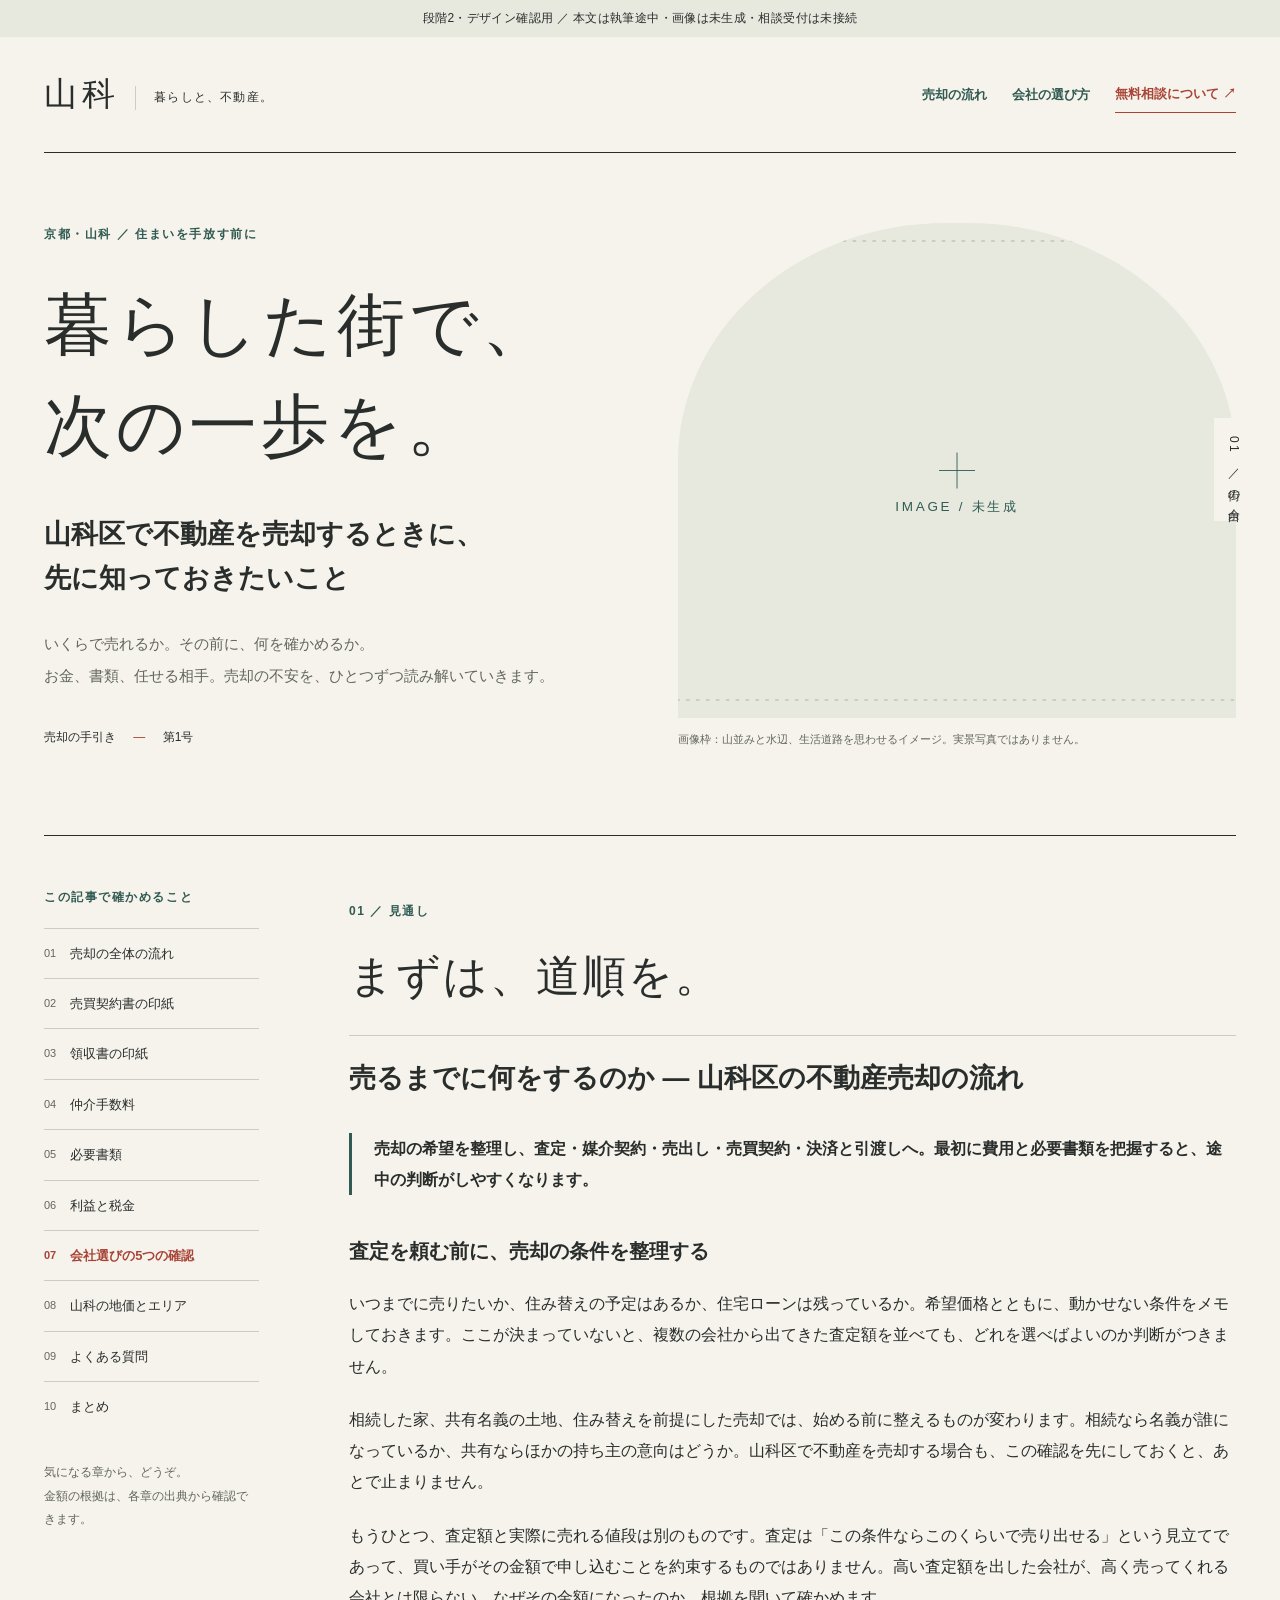
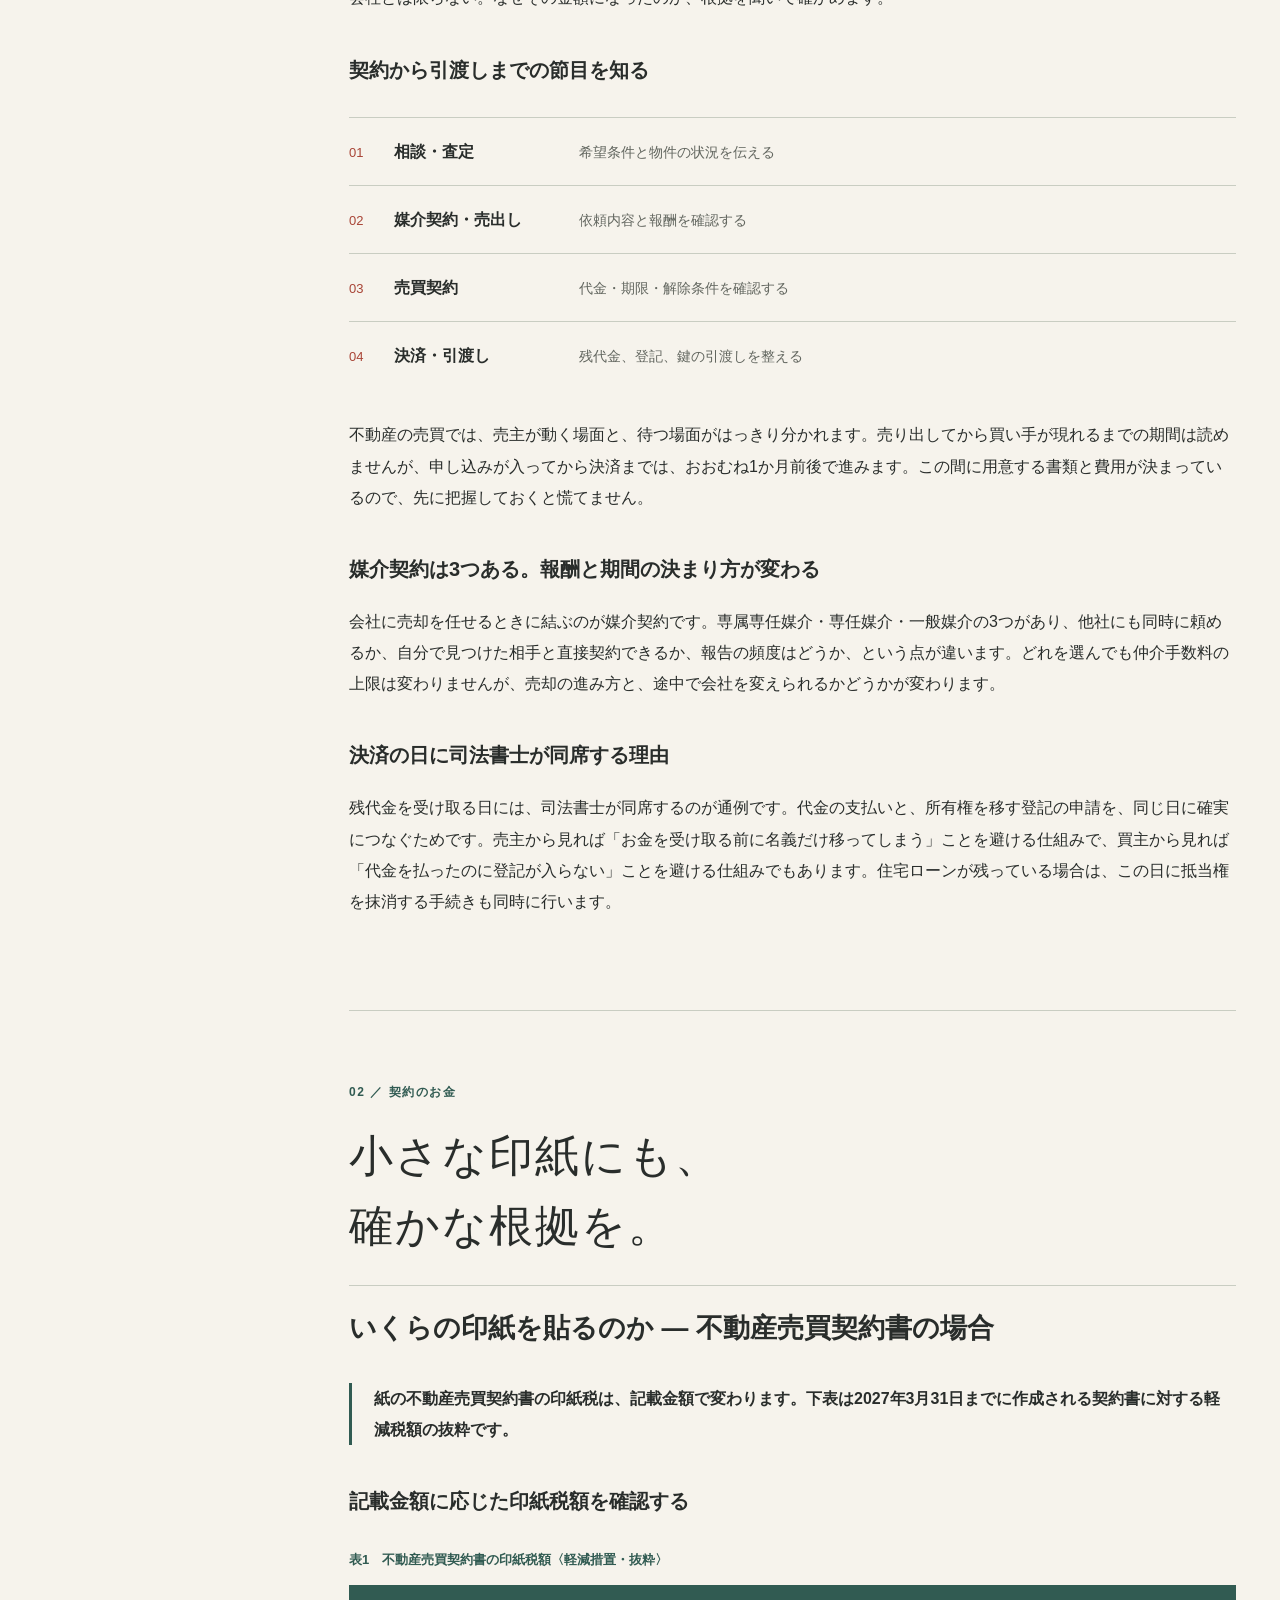
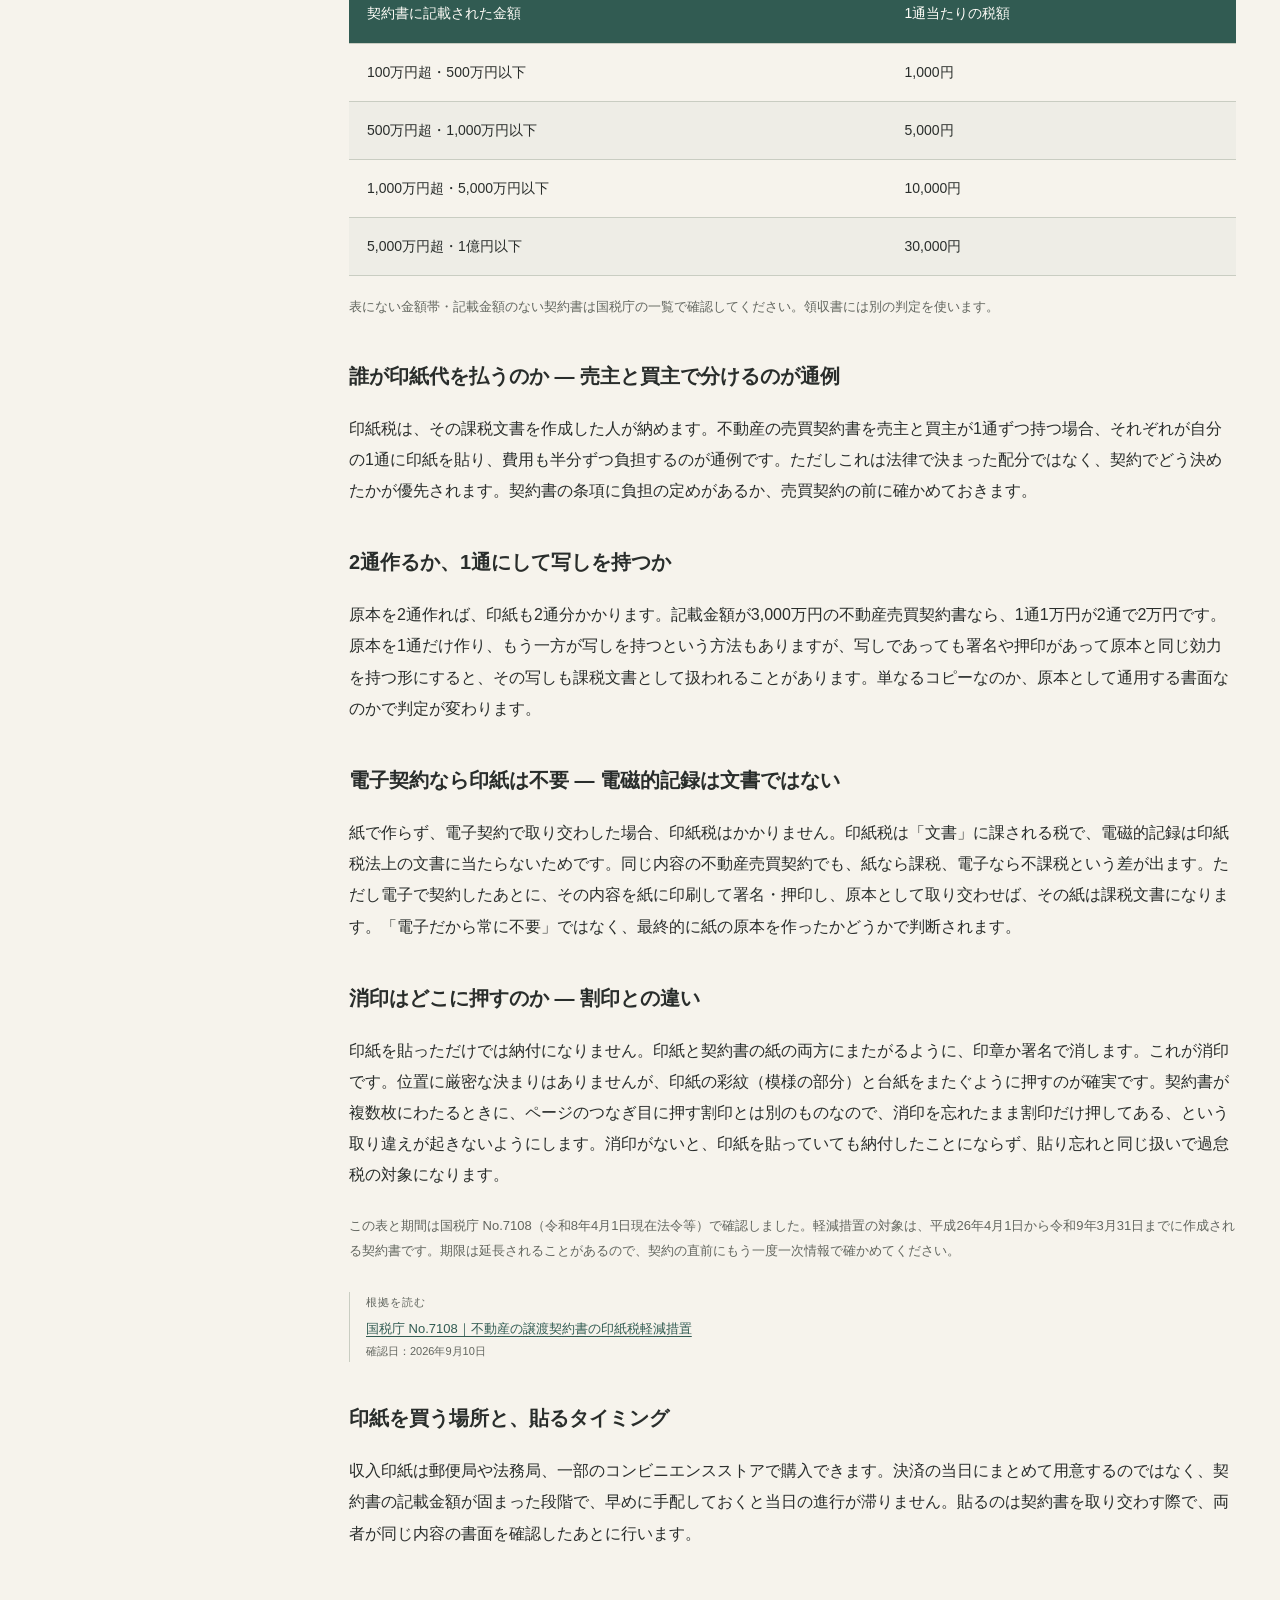
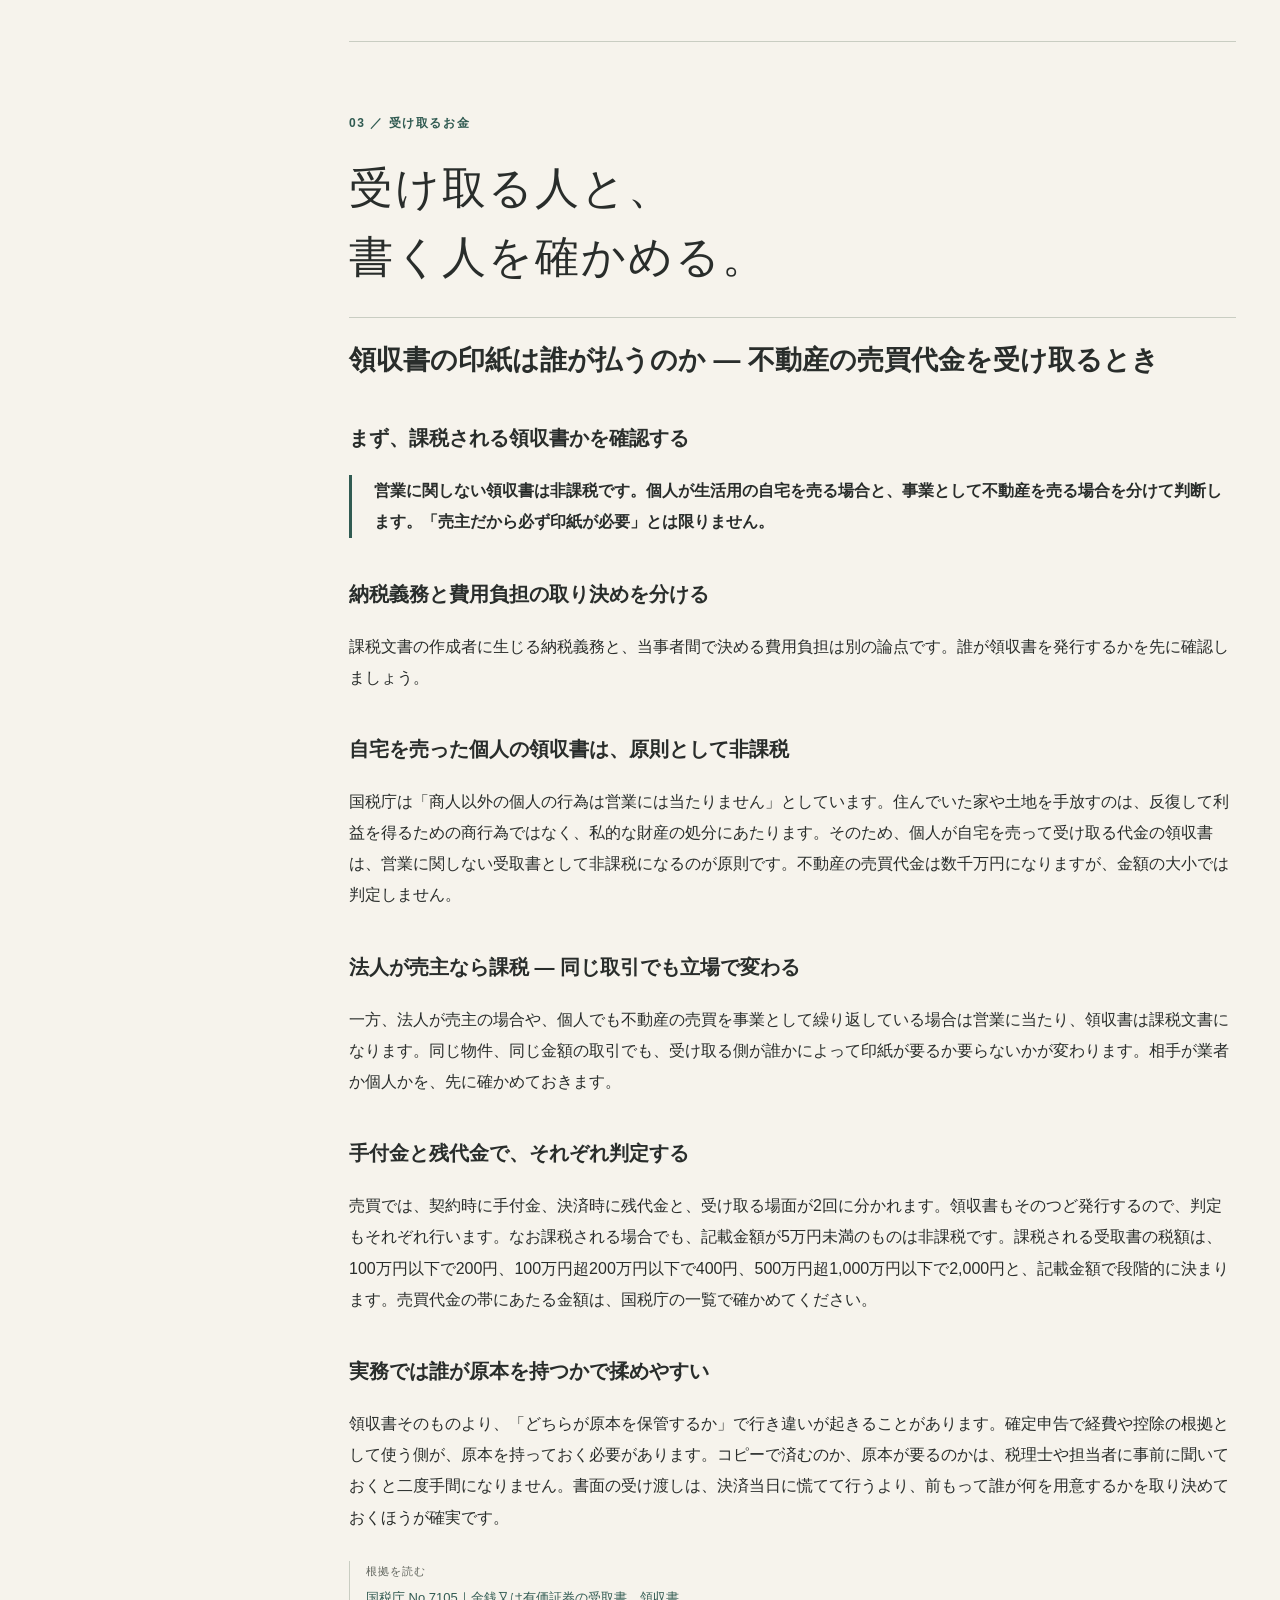
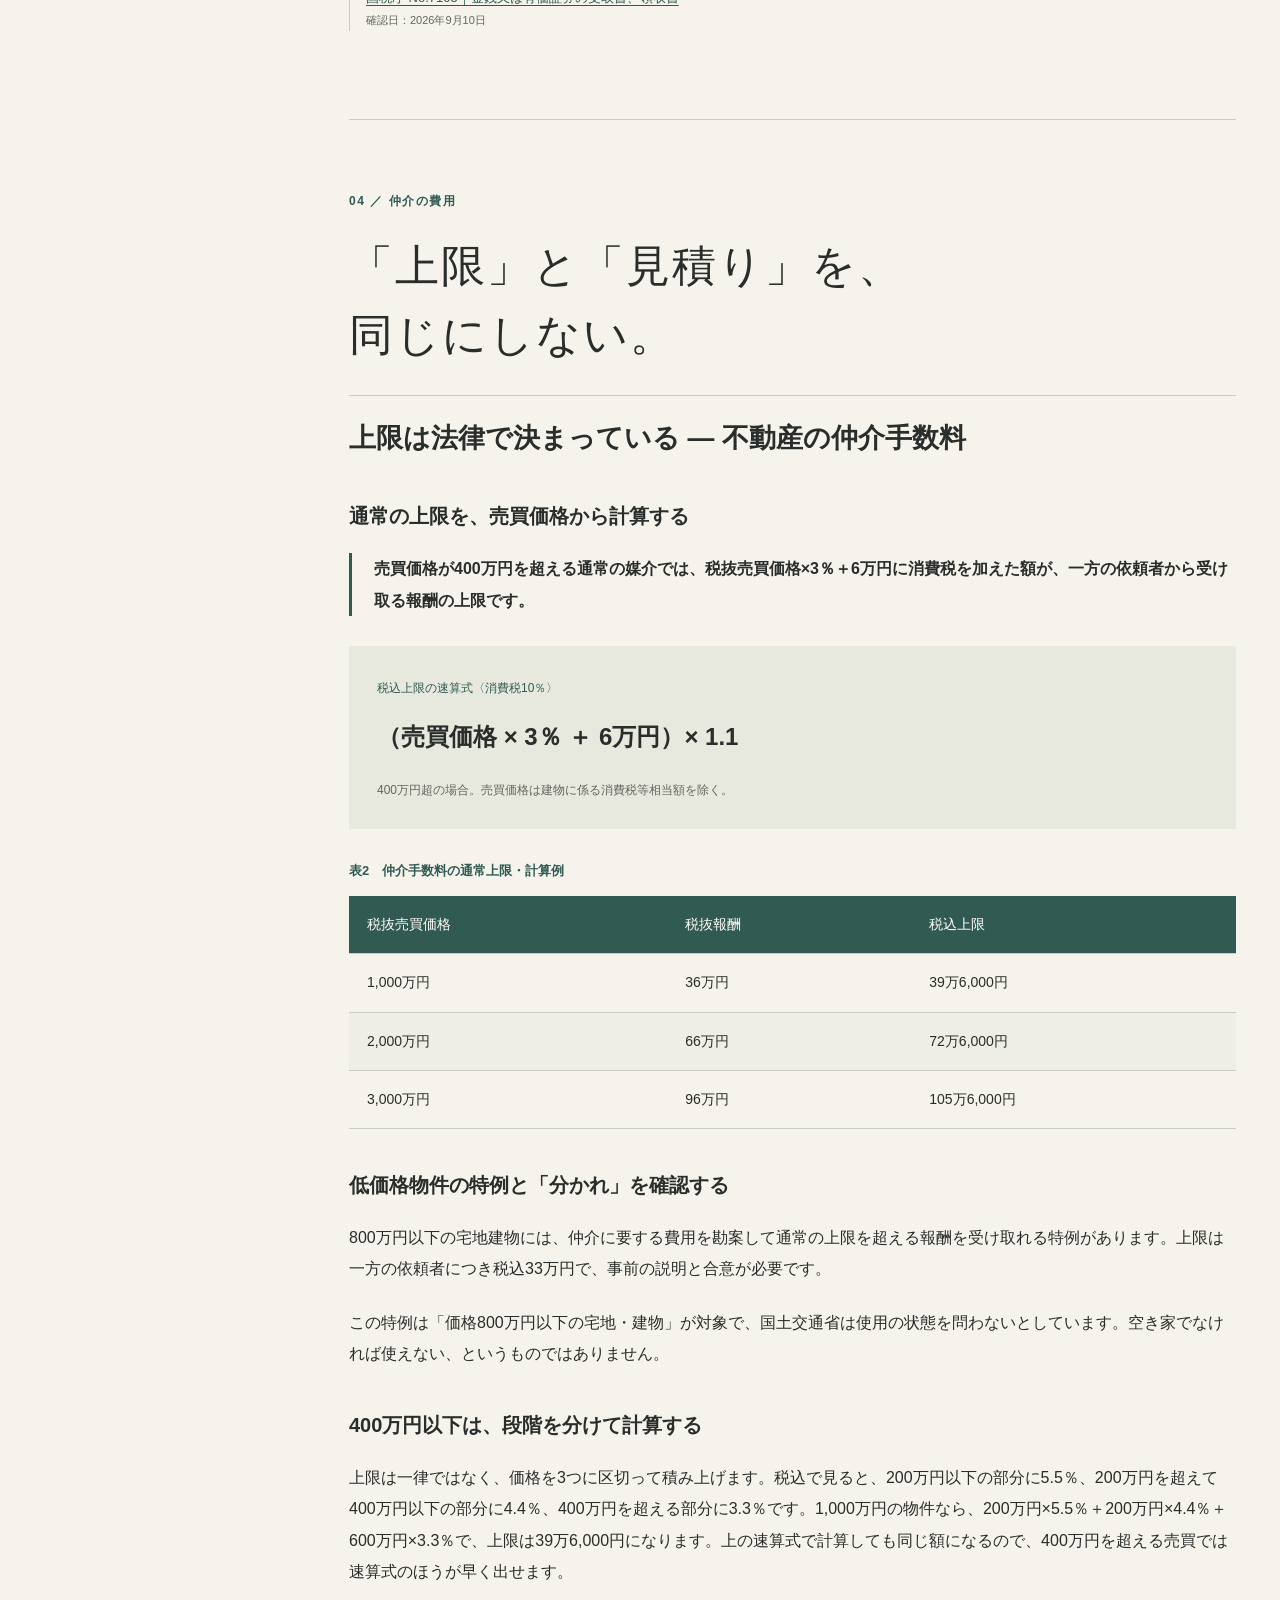
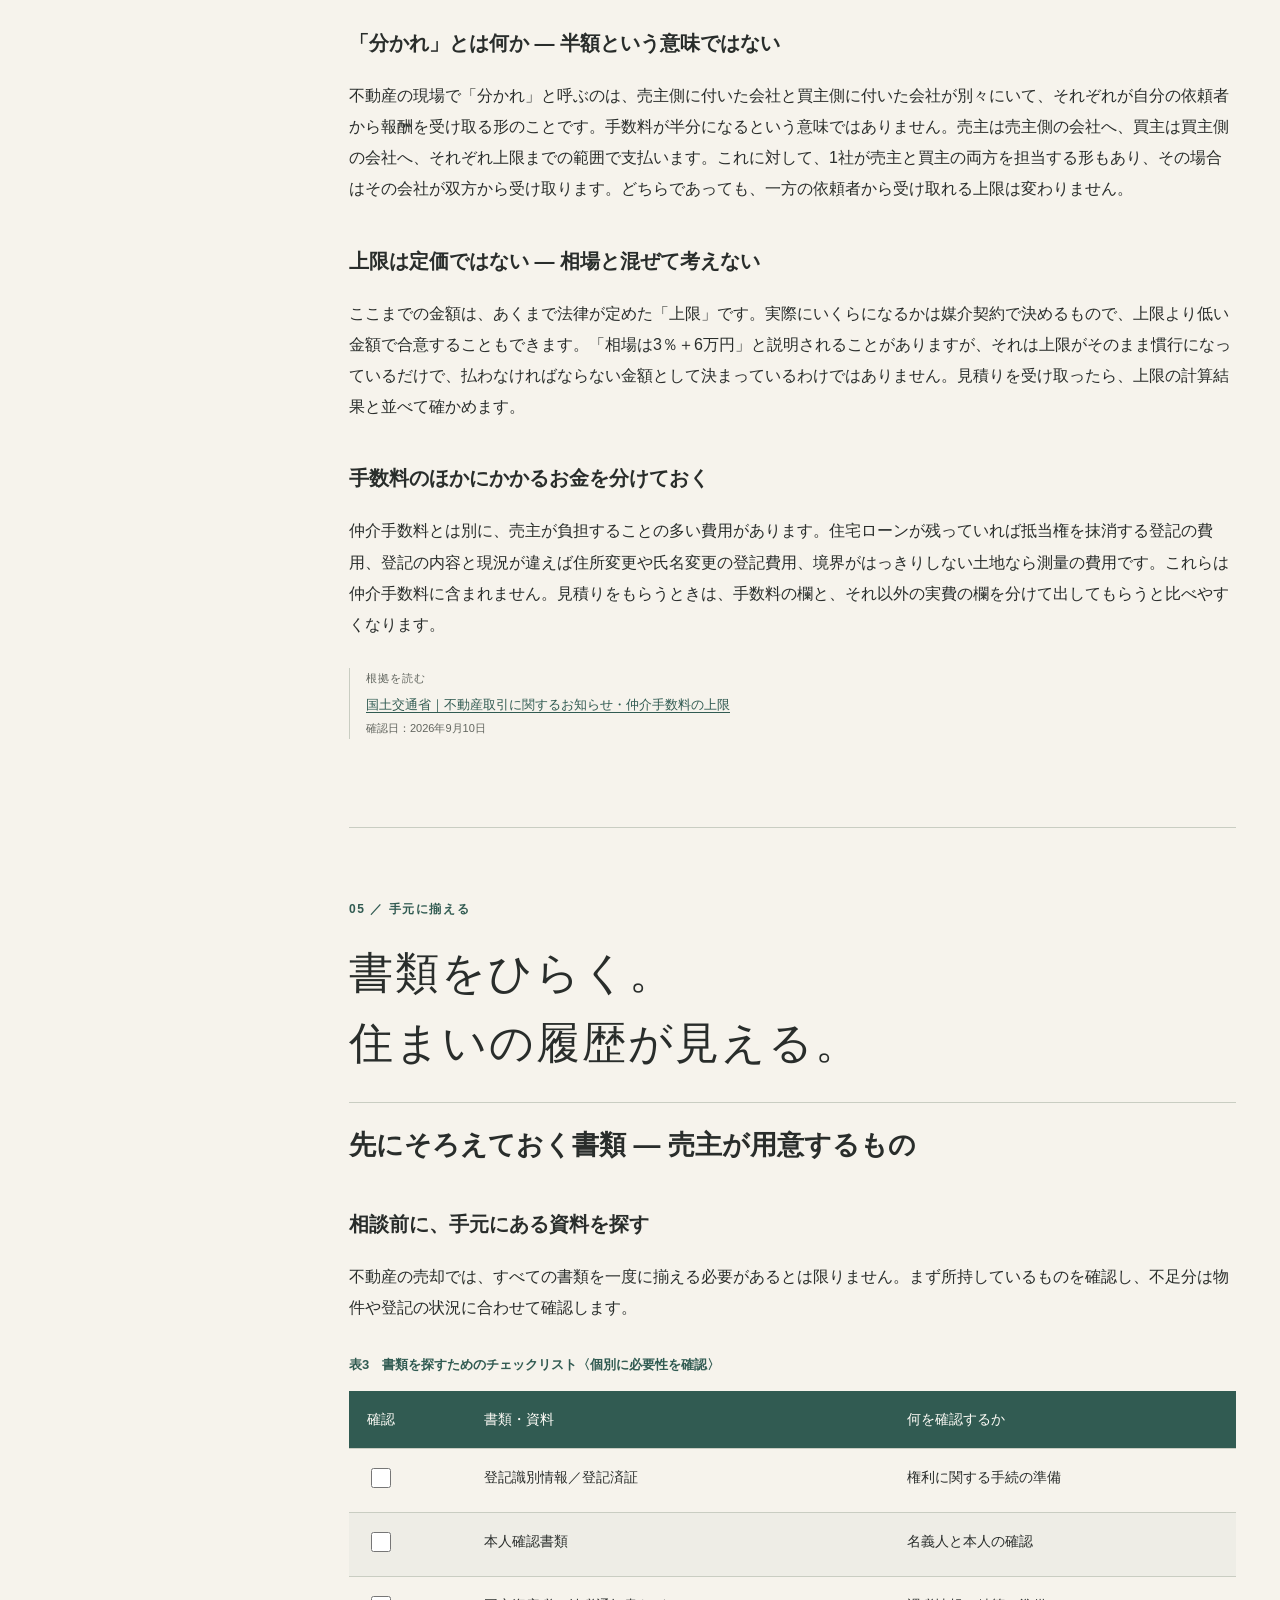
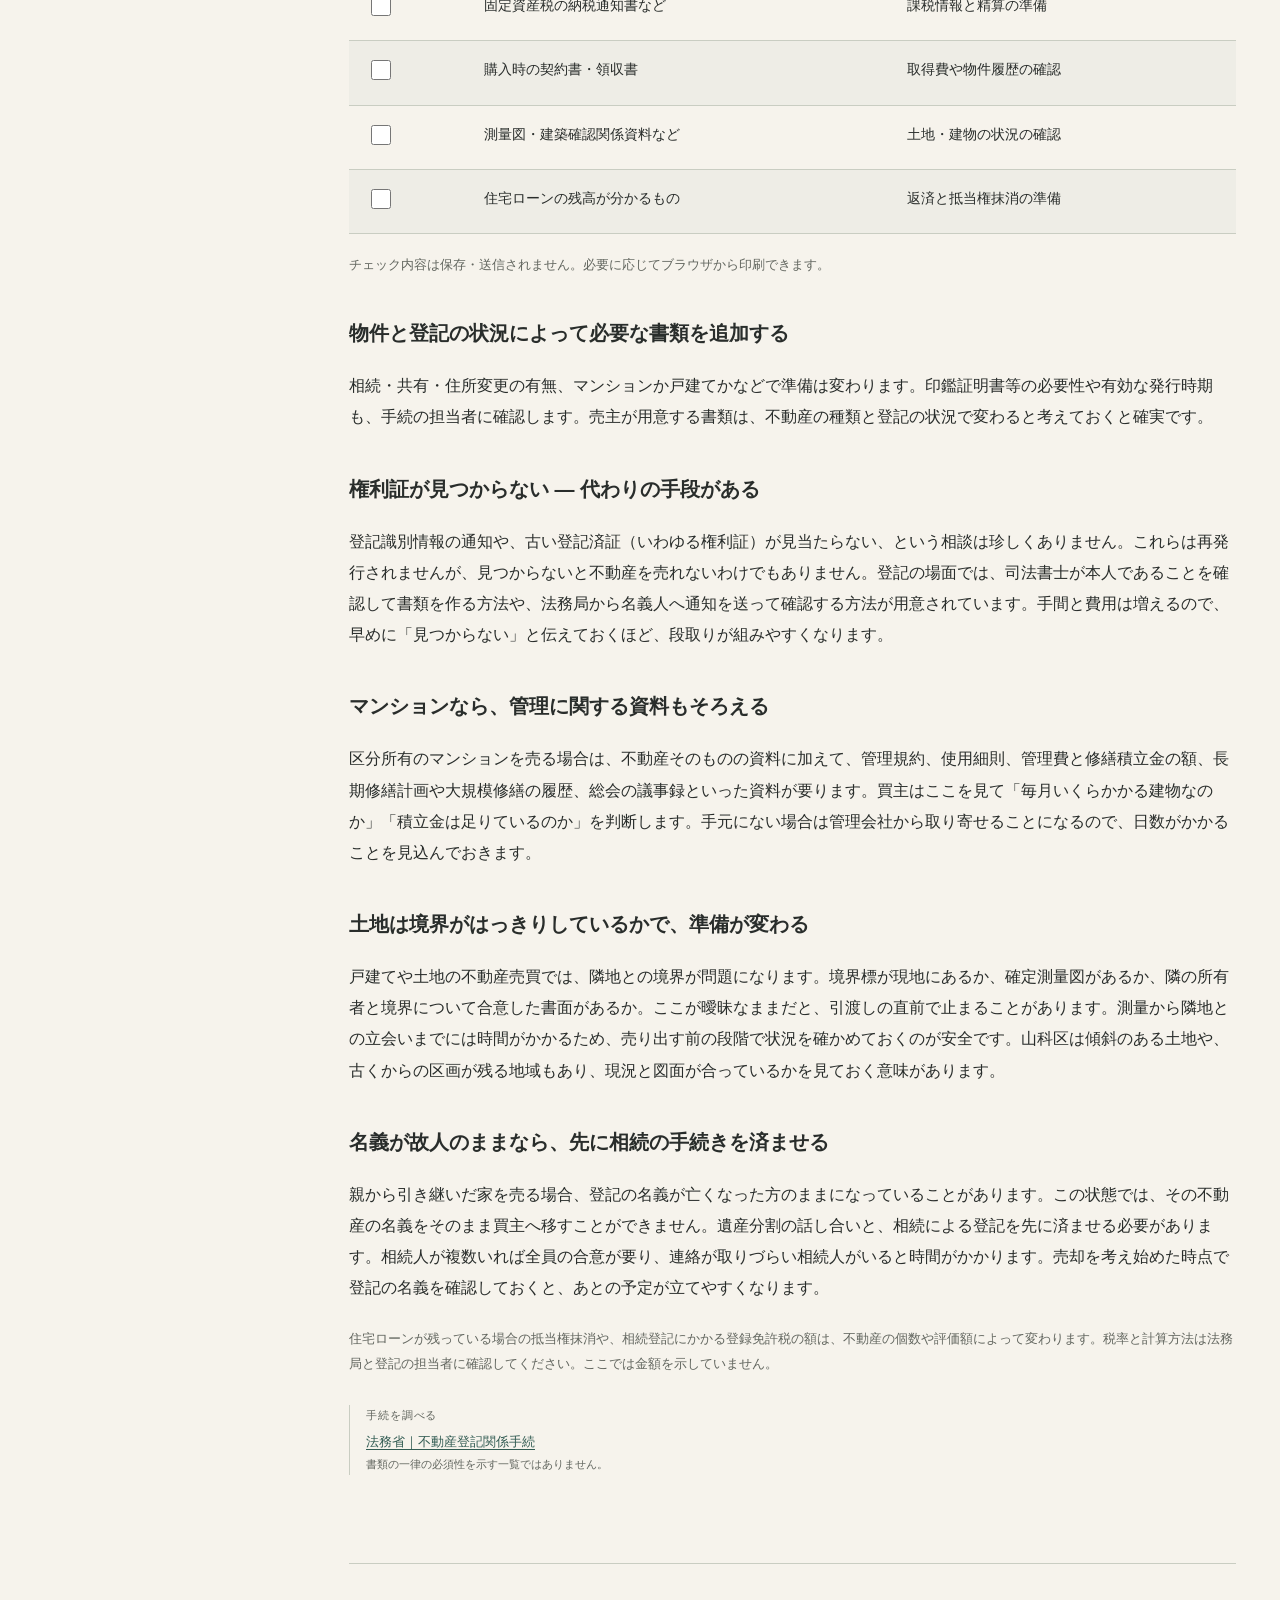
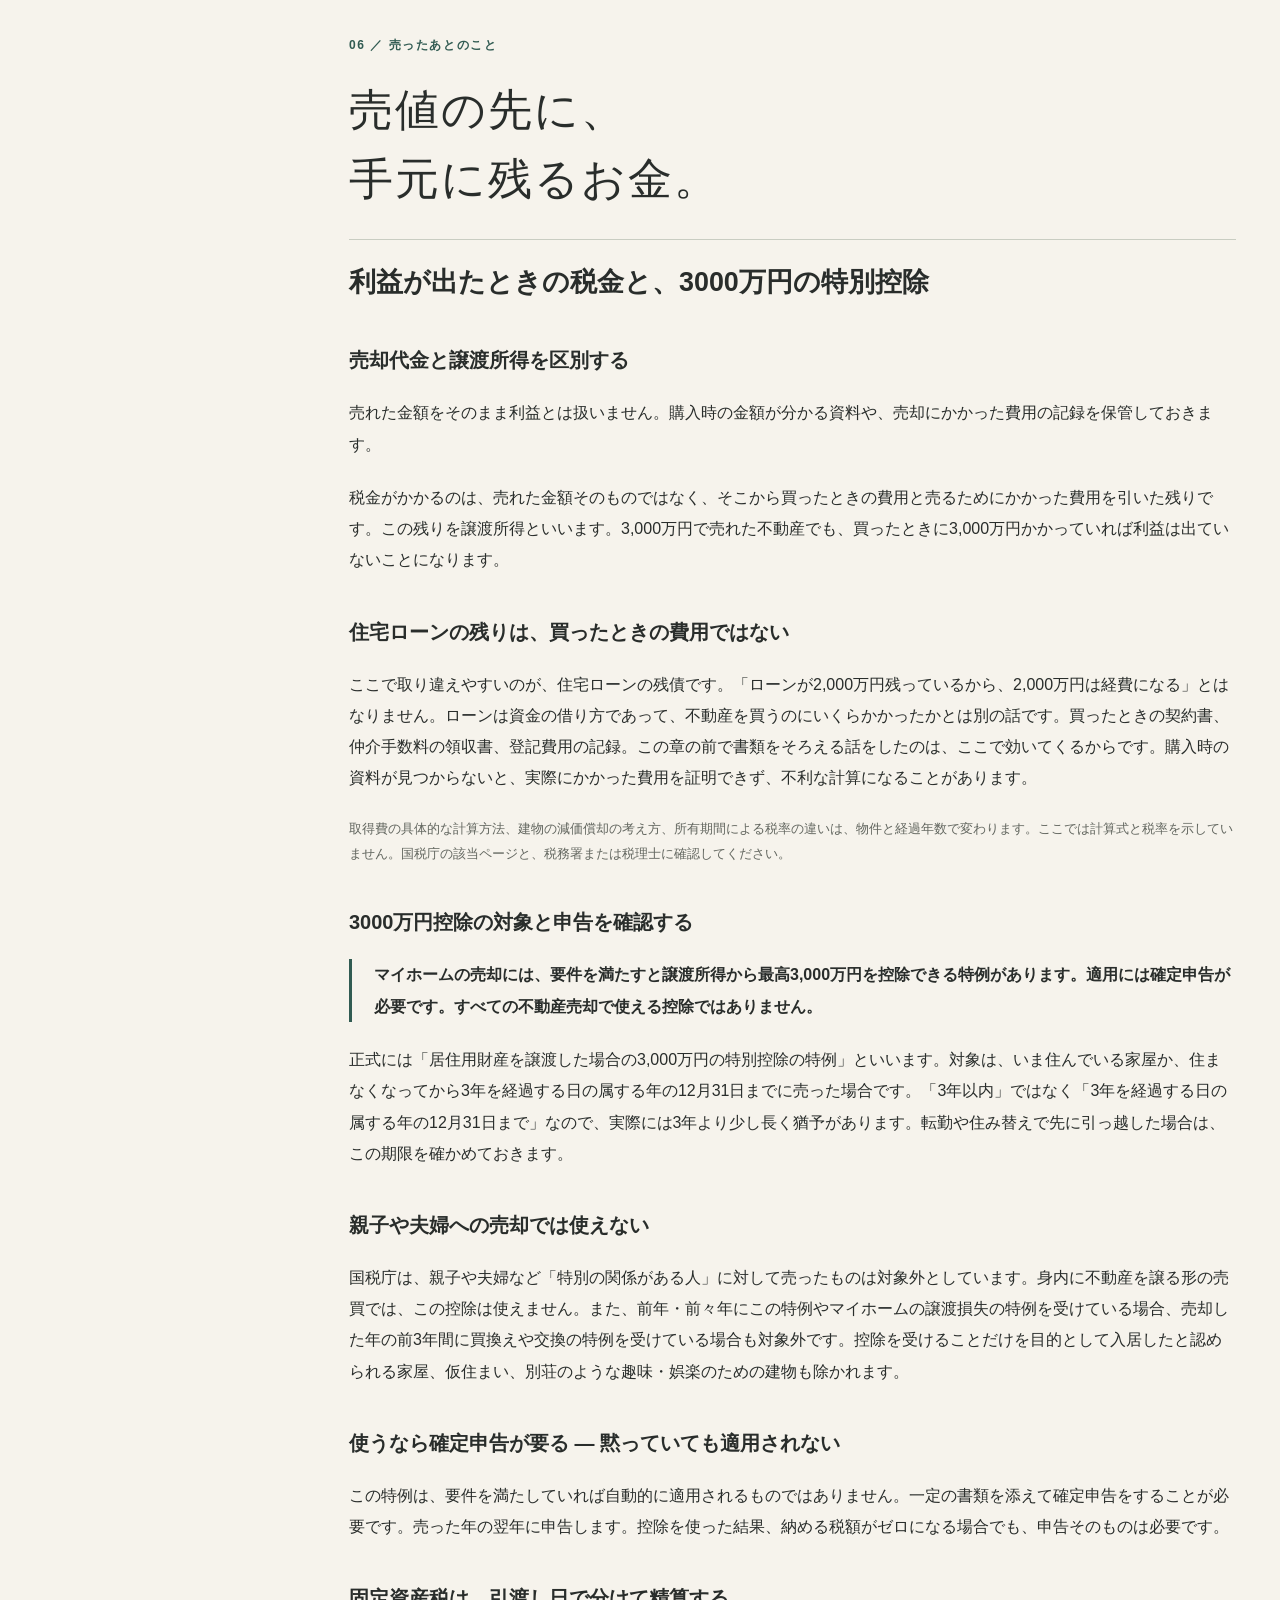
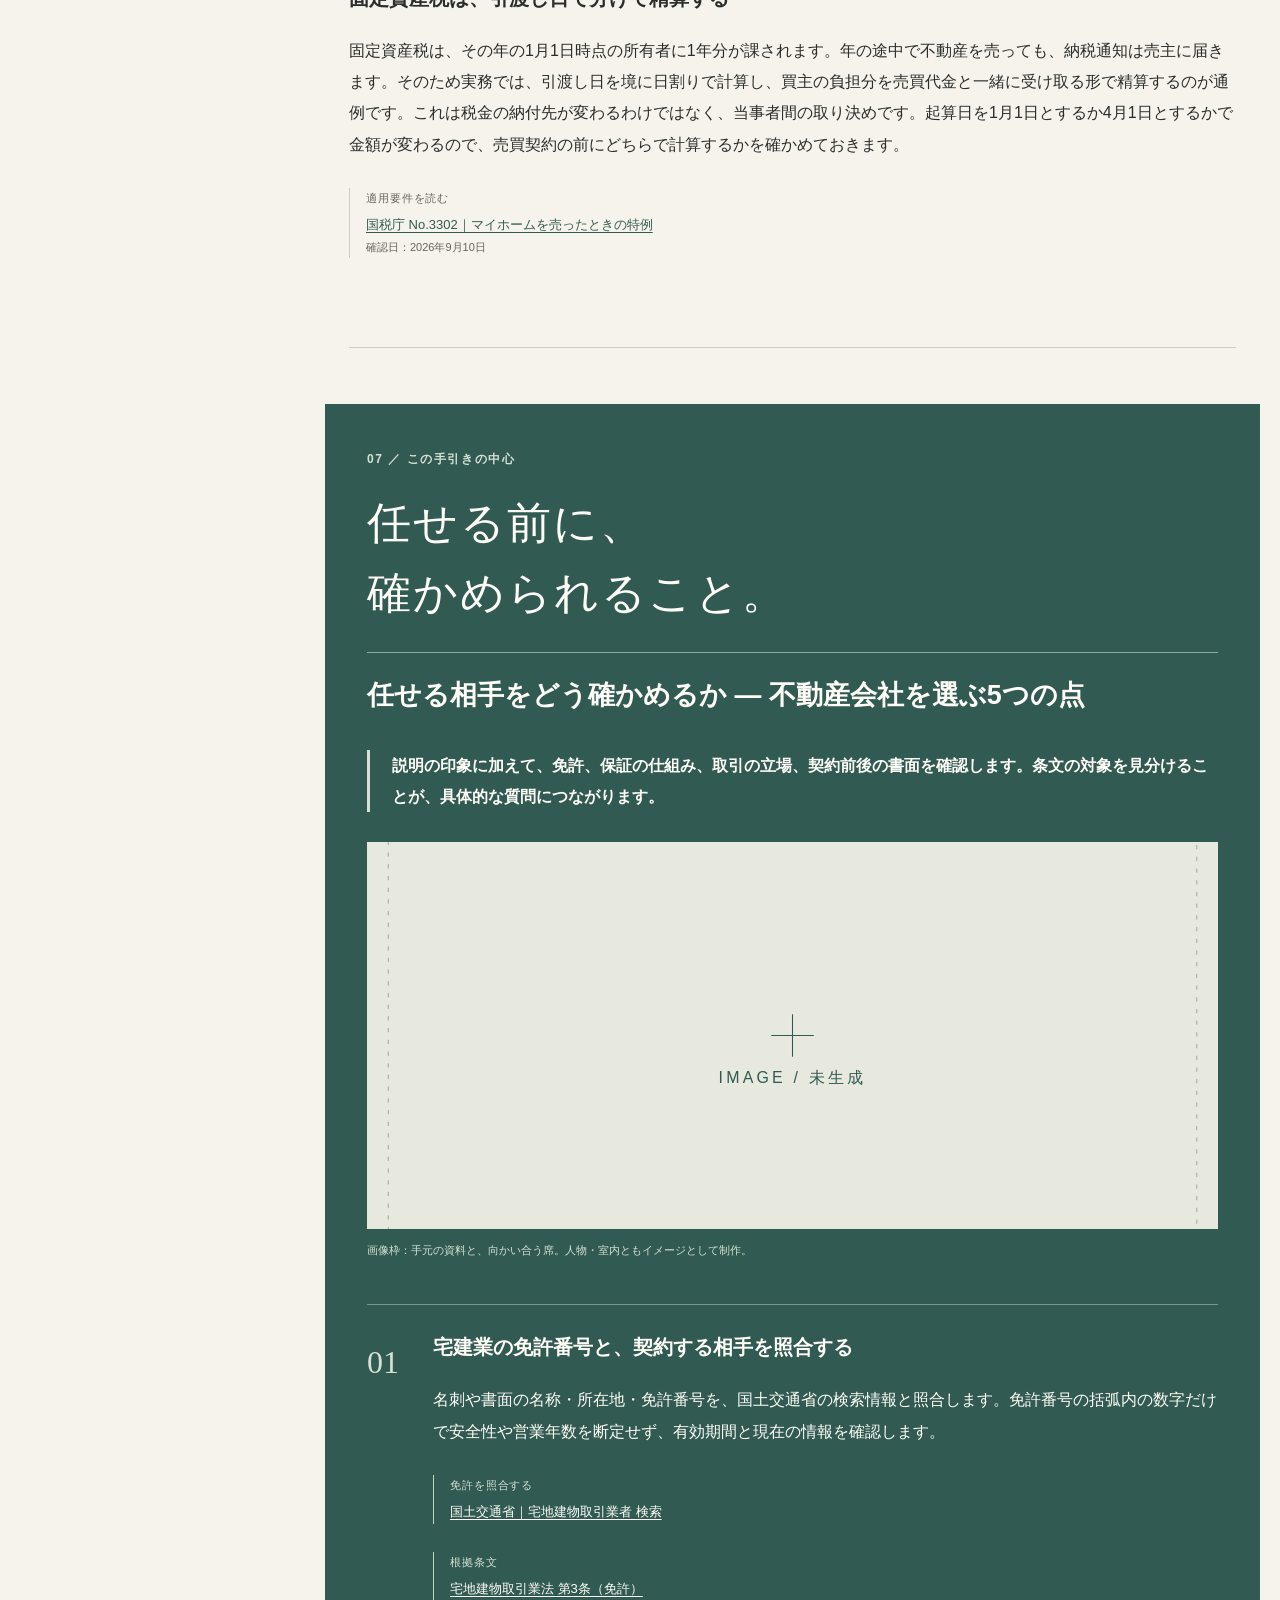
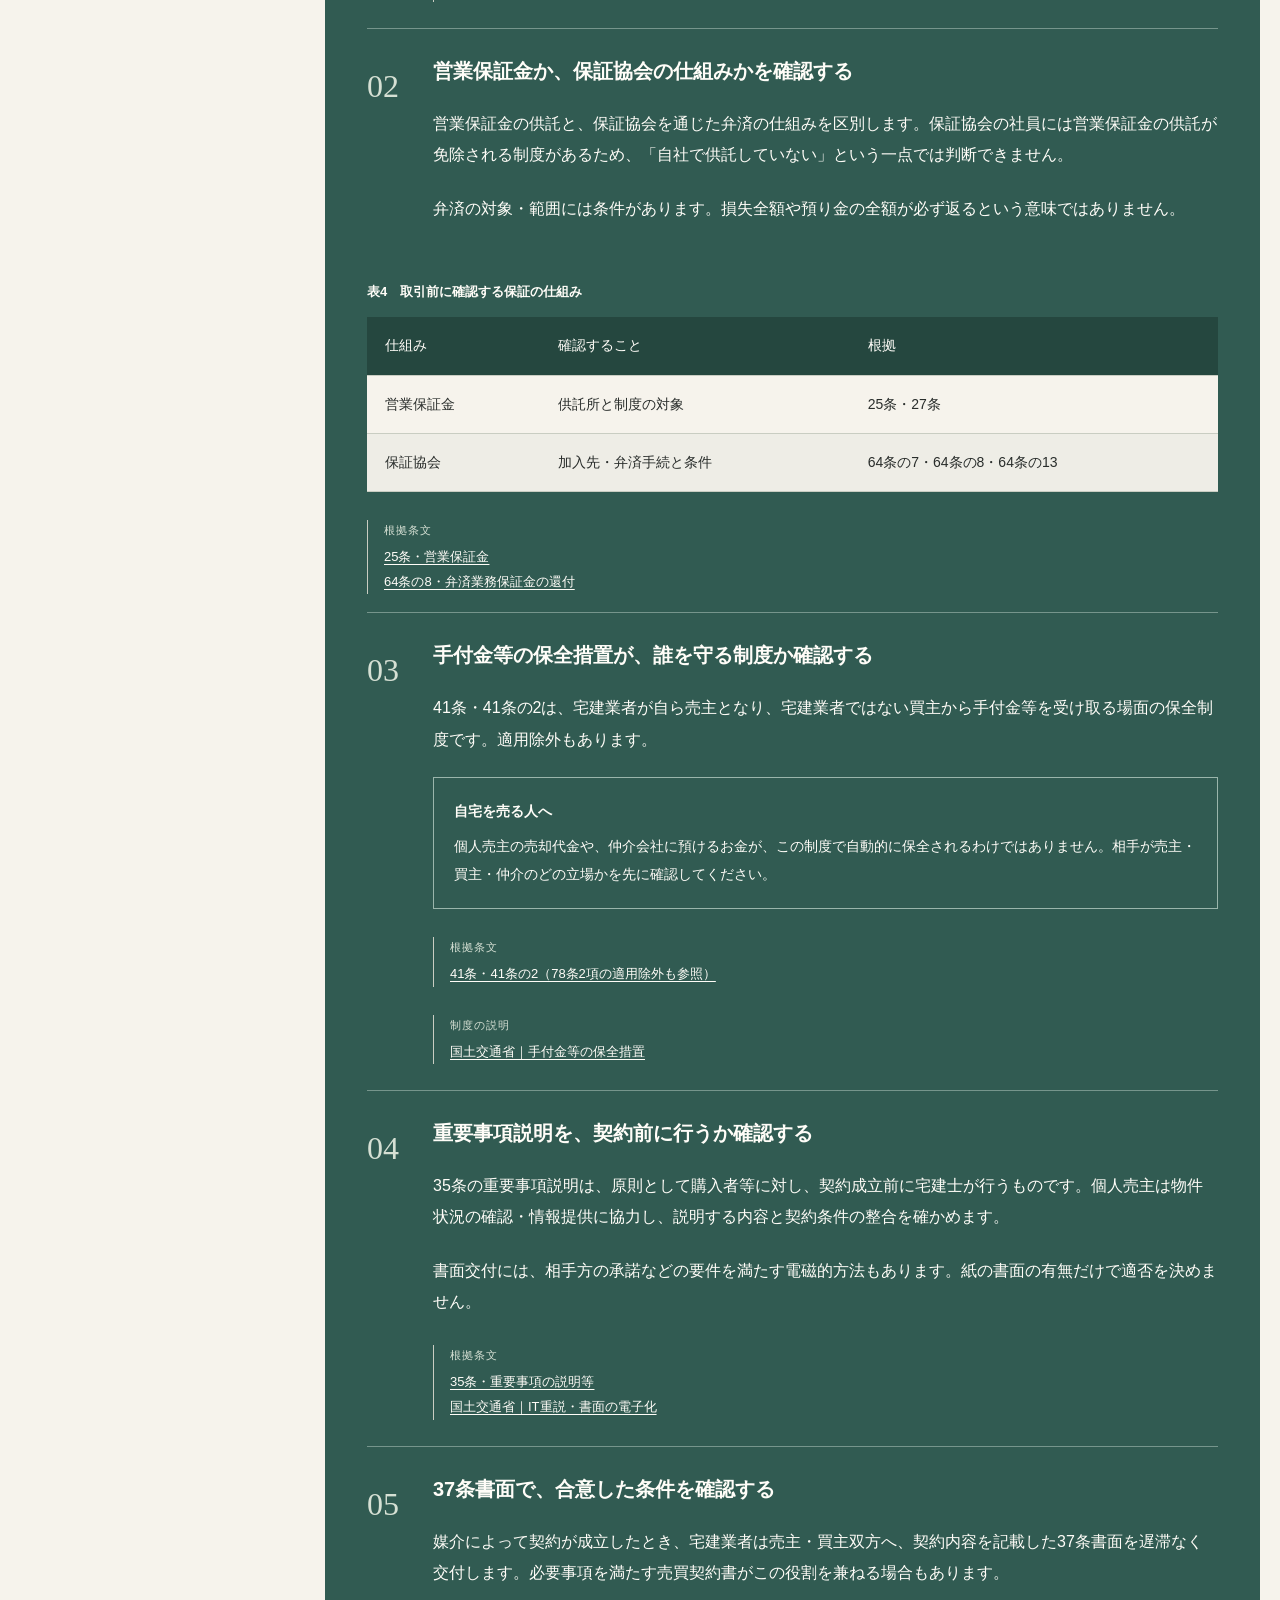
==== index.html @ d50588e6 "Add index.html (copy of 記事.html) for GitHub Pages root access Co-Authored-By: Claude Sonnet 5 <norep" ====
<!doctype html>
<html lang="ja">
<head>
  <meta charset="utf-8">
  <meta name="viewport" content="width=device-width, initial-scale=1">
  <!-- 雛形。本文・画像・相談先が揃ってから公開版へ移す。 -->
  <meta name="robots" content="noindex, nofollow">
  <title>山科区の不動産売却｜印紙・手数料・必要書類と、会社の選び方</title>
  <meta name="description" content="京都市山科区で不動産を売却する前に確認したい流れ、印紙税、仲介手数料、必要書類、会社の選び方を、一次情報とともに読み解きます。">
  <link rel="stylesheet" href="誌面.css">
</head>
<body>
  <a class="skip" href="#article">本文へ進む</a>
  <div class="draft-note">段階2・デザイン確認用 ／ 本文は執筆途中・画像は未生成・相談受付は未接続</div>
  <header class="masthead wrap">
    <a class="wordmark" href="#top" aria-label="記事の先頭へ">山科<span>暮らしと、不動産。</span></a>
    <!-- サイト名は未確定。上は誌面の地域ラベルであり、屋号ではない。 -->
    <nav aria-label="記事内の案内"><a href="#flow">売却の流れ</a><a href="#company">会社の選び方</a><a class="nav-cta" href="#consultation">無料相談について <span aria-hidden="true">↗</span></a></nav>
  </header>
  <main id="top">
    <article id="article">
      <header class="cover wrap">
        <div class="cover-copy">
          <p class="eyebrow">京都・山科 ／ 住まいを手放す前に</p>
          <p class="display-copy">暮らした街で、<br>次の一歩を。</p>
          <h1>山科区で不動産を売却するときに、<br class="desktop-break">先に知っておきたいこと</h1>
          <p class="lead">いくらで売れるか。その前に、何を確かめるか。<br>お金、書類、任せる相手。売却の不安を、ひとつずつ読み解いていきます。</p>
          <p class="cover-meta">売却の手引き <span aria-hidden="true">—</span> 第1号</p>
        </div>
        <figure class="cover-image image-slot">
          <img src="画像枠.svg" width="1600" height="1100" alt="山科区の不動産売却記事のアイキャッチ予定枠。生成画像はまだ入っていません。" fetchpriority="high">
          <span class="image-label">01 ／ 街の余白</span>
          <figcaption>画像枠：山並みと水辺、生活道路を思わせるイメージ。実景写真ではありません。</figcaption>
        </figure>
      </header>

      <div class="reading-layout wrap">
        <aside class="contents">
          <nav aria-label="目次">
            <p class="eyebrow">この記事で確かめること</p>
            <ol>
              <li><a href="#flow">売却の全体の流れ</a></li><li><a href="#stamp">売買契約書の印紙</a></li>
              <li><a href="#receipt">領収書の印紙</a></li><li><a href="#fee">仲介手数料</a></li>
              <li><a href="#documents">必要書類</a></li><li><a href="#tax">利益と税金</a></li>
              <li class="contents-core"><a href="#company">会社選びの5つの確認</a></li><li><a href="#area">山科の地価とエリア</a></li>
              <li><a href="#faq">よくある質問</a></li><li><a href="#summary">まとめ</a></li>
            </ol>
          </nav>
          <p class="aside-note">気になる章から、どうぞ。<br>金額の根拠は、各章の出典から確認できます。</p>
        </aside>

        <div class="article-body">
          <section class="chapter" id="flow" data-target-chars="900" aria-labelledby="flow-title">
            <header class="chapter-heading"><p class="kicker">01 ／ 見通し</p><p class="chapter-copy">まずは、道順を。</p><h2 id="flow-title">売るまでに何をするのか ― 山科区の不動産売却の流れ</h2></header>
            <p class="answer">売却の希望を整理し、査定・媒介契約・売出し・売買契約・決済と引渡しへ。最初に費用と必要書類を把握すると、途中の判断がしやすくなります。</p>
            <h3>査定を頼む前に、売却の条件を整理する</h3>
            <p>いつまでに売りたいか、住み替えの予定はあるか、住宅ローンは残っているか。希望価格とともに、動かせない条件をメモしておきます。ここが決まっていないと、複数の会社から出てきた査定額を並べても、どれを選べばよいのか判断がつきません。</p>
            <p>相続した家、共有名義の土地、住み替えを前提にした売却では、始める前に整えるものが変わります。相続なら名義が誰になっているか、共有ならほかの持ち主の意向はどうか。山科区で不動産を売却する場合も、この確認を先にしておくと、あとで止まりません。</p>
            <p>もうひとつ、査定額と実際に売れる値段は別のものです。査定は「この条件ならこのくらいで売り出せる」という見立てであって、買い手がその金額で申し込むことを約束するものではありません。高い査定額を出した会社が、高く売ってくれる会社とは限らない。なぜその金額になったのか、根拠を聞いて確かめます。</p>
            <h3>契約から引渡しまでの節目を知る</h3>
            <ol class="flow-list"><li><strong>相談・査定</strong><span>希望条件と物件の状況を伝える</span></li><li><strong>媒介契約・売出し</strong><span>依頼内容と報酬を確認する</span></li><li><strong>売買契約</strong><span>代金・期限・解除条件を確認する</span></li><li><strong>決済・引渡し</strong><span>残代金、登記、鍵の引渡しを整える</span></li></ol>
            <p>不動産の売買では、売主が動く場面と、待つ場面がはっきり分かれます。売り出してから買い手が現れるまでの期間は読めませんが、申し込みが入ってから決済までは、おおむね1か月前後で進みます。この間に用意する書類と費用が決まっているので、先に把握しておくと慌てません。</p>
            <h3>媒介契約は3つある。報酬と期間の決まり方が変わる</h3>
            <p>会社に売却を任せるときに結ぶのが媒介契約です。専属専任媒介・専任媒介・一般媒介の3つがあり、他社にも同時に頼めるか、自分で見つけた相手と直接契約できるか、報告の頻度はどうか、という点が違います。どれを選んでも仲介手数料の上限は変わりませんが、売却の進み方と、途中で会社を変えられるかどうかが変わります。</p>
            <h3>決済の日に司法書士が同席する理由</h3>
            <p>残代金を受け取る日には、司法書士が同席するのが通例です。代金の支払いと、所有権を移す登記の申請を、同じ日に確実につなぐためです。売主から見れば「お金を受け取る前に名義だけ移ってしまう」ことを避ける仕組みで、買主から見れば「代金を払ったのに登記が入らない」ことを避ける仕組みでもあります。住宅ローンが残っている場合は、この日に抵当権を抹消する手続きも同時に行います。</p>
          </section>

          <section class="chapter" id="stamp" data-target-chars="1500" aria-labelledby="stamp-title">
            <header class="chapter-heading"><p class="kicker">02 ／ 契約のお金</p><p class="chapter-copy">小さな印紙にも、<br>確かな根拠を。</p><h2 id="stamp-title">いくらの印紙を貼るのか ― 不動産売買契約書の場合</h2></header>
            <p class="answer">紙の不動産売買契約書の印紙税は、記載金額で変わります。下表は2027年3月31日までに作成される契約書に対する軽減税額の抜粋です。</p>
            <h3>記載金額に応じた印紙税額を確認する</h3>
            <div class="table-scroll" role="region" aria-label="印紙税額の表。狭い画面では横にスクロールできます" tabindex="0"><table><caption>表1　不動産売買契約書の印紙税額〈軽減措置・抜粋〉</caption><thead><tr><th scope="col">契約書に記載された金額</th><th scope="col">1通当たりの税額</th></tr></thead><tbody>
              <tr><th scope="row">100万円超・500万円以下</th><td>1,000円</td></tr><tr><th scope="row">500万円超・1,000万円以下</th><td>5,000円</td></tr><tr><th scope="row">1,000万円超・5,000万円以下</th><td>10,000円</td></tr><tr><th scope="row">5,000万円超・1億円以下</th><td>30,000円</td></tr>
            </tbody></table></div>
            <p class="small">表にない金額帯・記載金額のない契約書は国税庁の一覧で確認してください。領収書には別の判定を使います。</p>
            <h3>誰が印紙代を払うのか ― 売主と買主で分けるのが通例</h3>
            <p>印紙税は、その課税文書を作成した人が納めます。不動産の売買契約書を売主と買主が1通ずつ持つ場合、それぞれが自分の1通に印紙を貼り、費用も半分ずつ負担するのが通例です。ただしこれは法律で決まった配分ではなく、契約でどう決めたかが優先されます。契約書の条項に負担の定めがあるか、売買契約の前に確かめておきます。</p>
            <h3>2通作るか、1通にして写しを持つか</h3>
            <p>原本を2通作れば、印紙も2通分かかります。記載金額が3,000万円の不動産売買契約書なら、1通1万円が2通で2万円です。原本を1通だけ作り、もう一方が写しを持つという方法もありますが、写しであっても署名や押印があって原本と同じ効力を持つ形にすると、その写しも課税文書として扱われることがあります。単なるコピーなのか、原本として通用する書面なのかで判定が変わります。</p>
            <h3>電子契約なら印紙は不要 ― 電磁的記録は文書ではない</h3>
            <p>紙で作らず、電子契約で取り交わした場合、印紙税はかかりません。印紙税は「文書」に課される税で、電磁的記録は印紙税法上の文書に当たらないためです。同じ内容の不動産売買契約でも、紙なら課税、電子なら不課税という差が出ます。ただし電子で契約したあとに、その内容を紙に印刷して署名・押印し、原本として取り交わせば、その紙は課税文書になります。「電子だから常に不要」ではなく、最終的に紙の原本を作ったかどうかで判断されます。</p>
            <h3>消印はどこに押すのか ― 割印との違い</h3>
            <p>印紙を貼っただけでは納付になりません。印紙と契約書の紙の両方にまたがるように、印章か署名で消します。これが消印です。位置に厳密な決まりはありませんが、印紙の彩紋（模様の部分）と台紙をまたぐように押すのが確実です。契約書が複数枚にわたるときに、ページのつなぎ目に押す割印とは別のものなので、消印を忘れたまま割印だけ押してある、という取り違えが起きないようにします。消印がないと、印紙を貼っていても納付したことにならず、貼り忘れと同じ扱いで過怠税の対象になります。</p>
            <p class="small">この表と期間は国税庁 No.7108（令和8年4月1日現在法令等）で確認しました。軽減措置の対象は、平成26年4月1日から令和9年3月31日までに作成される契約書です。期限は延長されることがあるので、契約の直前にもう一度一次情報で確かめてください。</p>
            <p class="source"><span>根拠を読む</span><a href="https://www.nta.go.jp/taxes/shiraberu/taxanswer/inshi/7108.htm">国税庁 No.7108｜不動産の譲渡契約書の印紙税軽減措置</a><small>確認日：2026年9月10日</small></p>
            <h3>印紙を買う場所と、貼るタイミング</h3>
            <p>収入印紙は郵便局や法務局、一部のコンビニエンスストアで購入できます。決済の当日にまとめて用意するのではなく、契約書の記載金額が固まった段階で、早めに手配しておくと当日の進行が滞りません。貼るのは契約書を取り交わす際で、両者が同じ内容の書面を確認したあとに行います。</p>
          </section>

          <section class="chapter" id="receipt" data-target-chars="800" aria-labelledby="receipt-title">
            <header class="chapter-heading"><p class="kicker">03 ／ 受け取るお金</p><p class="chapter-copy">受け取る人と、<br>書く人を確かめる。</p><h2 id="receipt-title">領収書の印紙は誰が払うのか ― 不動産の売買代金を受け取るとき</h2></header>
            <h3>まず、課税される領収書かを確認する</h3>
            <p class="answer">営業に関しない領収書は非課税です。個人が生活用の自宅を売る場合と、事業として不動産を売る場合を分けて判断します。「売主だから必ず印紙が必要」とは限りません。</p>
            <h3>納税義務と費用負担の取り決めを分ける</h3>
            <p>課税文書の作成者に生じる納税義務と、当事者間で決める費用負担は別の論点です。誰が領収書を発行するかを先に確認しましょう。</p>
            <h3>自宅を売った個人の領収書は、原則として非課税</h3>
            <p>国税庁は「商人以外の個人の行為は営業には当たりません」としています。住んでいた家や土地を手放すのは、反復して利益を得るための商行為ではなく、私的な財産の処分にあたります。そのため、個人が自宅を売って受け取る代金の領収書は、営業に関しない受取書として非課税になるのが原則です。不動産の売買代金は数千万円になりますが、金額の大小では判定しません。</p>
            <h3>法人が売主なら課税 ― 同じ取引でも立場で変わる</h3>
            <p>一方、法人が売主の場合や、個人でも不動産の売買を事業として繰り返している場合は営業に当たり、領収書は課税文書になります。同じ物件、同じ金額の取引でも、受け取る側が誰かによって印紙が要るか要らないかが変わります。相手が業者か個人かを、先に確かめておきます。</p>
            <h3>手付金と残代金で、それぞれ判定する</h3>
            <p>売買では、契約時に手付金、決済時に残代金と、受け取る場面が2回に分かれます。領収書もそのつど発行するので、判定もそれぞれ行います。なお課税される場合でも、記載金額が5万円未満のものは非課税です。課税される受取書の税額は、100万円以下で200円、100万円超200万円以下で400円、500万円超1,000万円以下で2,000円と、記載金額で段階的に決まります。売買代金の帯にあたる金額は、国税庁の一覧で確かめてください。</p>
            <h3>実務では誰が原本を持つかで揉めやすい</h3>
            <p>領収書そのものより、「どちらが原本を保管するか」で行き違いが起きることがあります。確定申告で経費や控除の根拠として使う側が、原本を持っておく必要があります。コピーで済むのか、原本が要るのかは、税理士や担当者に事前に聞いておくと二度手間になりません。書面の受け渡しは、決済当日に慌てて行うより、前もって誰が何を用意するかを取り決めておくほうが確実です。</p>
            <p class="source"><span>根拠を読む</span><a href="https://www.nta.go.jp/taxes/shiraberu/taxanswer/inshi/7105.htm">国税庁 No.7105｜金銭又は有価証券の受取書、領収書</a><small>確認日：2026年9月10日</small></p>
          </section>

          <section class="chapter" id="fee" data-target-chars="1300" aria-labelledby="fee-title">
            <header class="chapter-heading"><p class="kicker">04 ／ 仲介の費用</p><p class="chapter-copy">「上限」と「見積り」を、<br>同じにしない。</p><h2 id="fee-title">上限は法律で決まっている ― 不動産の仲介手数料</h2></header>
            <h3>通常の上限を、売買価格から計算する</h3>
            <p class="answer">売買価格が400万円を超える通常の媒介では、税抜売買価格×3％＋6万円に消費税を加えた額が、一方の依頼者から受け取る報酬の上限です。</p>
            <div class="formula"><span>税込上限の速算式〈消費税10％〉</span><p>（売買価格 × 3％ ＋ 6万円）× 1.1</p><small>400万円超の場合。売買価格は建物に係る消費税等相当額を除く。</small></div>
            <div class="table-scroll" role="region" aria-label="仲介手数料計算表" tabindex="0"><table><caption>表2　仲介手数料の通常上限・計算例</caption><thead><tr><th scope="col">税抜売買価格</th><th scope="col">税抜報酬</th><th scope="col">税込上限</th></tr></thead><tbody><tr><th scope="row">1,000万円</th><td>36万円</td><td>39万6,000円</td></tr><tr><th scope="row">2,000万円</th><td>66万円</td><td>72万6,000円</td></tr><tr><th scope="row">3,000万円</th><td>96万円</td><td>105万6,000円</td></tr></tbody></table></div>
            <h3>低価格物件の特例と「分かれ」を確認する</h3>
            <p>800万円以下の宅地建物には、仲介に要する費用を勘案して通常の上限を超える報酬を受け取れる特例があります。上限は一方の依頼者につき税込33万円で、事前の説明と合意が必要です。</p>
            <p>この特例は「価格800万円以下の宅地・建物」が対象で、国土交通省は使用の状態を問わないとしています。空き家でなければ使えない、というものではありません。</p>
            <h3>400万円以下は、段階を分けて計算する</h3>
            <p>上限は一律ではなく、価格を3つに区切って積み上げます。税込で見ると、200万円以下の部分に5.5％、200万円を超えて400万円以下の部分に4.4％、400万円を超える部分に3.3％です。1,000万円の物件なら、200万円×5.5％＋200万円×4.4％＋600万円×3.3％で、上限は39万6,000円になります。上の速算式で計算しても同じ額になるので、400万円を超える売買では速算式のほうが早く出せます。</p>
            <h3>「分かれ」とは何か ― 半額という意味ではない</h3>
            <p>不動産の現場で「分かれ」と呼ぶのは、売主側に付いた会社と買主側に付いた会社が別々にいて、それぞれが自分の依頼者から報酬を受け取る形のことです。手数料が半分になるという意味ではありません。売主は売主側の会社へ、買主は買主側の会社へ、それぞれ上限までの範囲で支払います。これに対して、1社が売主と買主の両方を担当する形もあり、その場合はその会社が双方から受け取ります。どちらであっても、一方の依頼者から受け取れる上限は変わりません。</p>
            <h3>上限は定価ではない ― 相場と混ぜて考えない</h3>
            <p>ここまでの金額は、あくまで法律が定めた「上限」です。実際にいくらになるかは媒介契約で決めるもので、上限より低い金額で合意することもできます。「相場は3％＋6万円」と説明されることがありますが、それは上限がそのまま慣行になっているだけで、払わなければならない金額として決まっているわけではありません。見積りを受け取ったら、上限の計算結果と並べて確かめます。</p>
            <h3>手数料のほかにかかるお金を分けておく</h3>
            <p>仲介手数料とは別に、売主が負担することの多い費用があります。住宅ローンが残っていれば抵当権を抹消する登記の費用、登記の内容と現況が違えば住所変更や氏名変更の登記費用、境界がはっきりしない土地なら測量の費用です。これらは仲介手数料に含まれません。見積りをもらうときは、手数料の欄と、それ以外の実費の欄を分けて出してもらうと比べやすくなります。</p>
            <p class="source"><span>根拠を読む</span><a href="https://www.mlit.go.jp/totikensangyo/const/1_6_bf_000013.html">国土交通省｜不動産取引に関するお知らせ・仲介手数料の上限</a><small>確認日：2026年9月10日</small></p>
          </section>

          <section class="chapter" id="documents" data-target-chars="1200" aria-labelledby="documents-title">
            <header class="chapter-heading"><p class="kicker">05 ／ 手元に揃える</p><p class="chapter-copy">書類をひらく。<br>住まいの履歴が見える。</p><h2 id="documents-title">先にそろえておく書類 ― 売主が用意するもの</h2></header>
            <h3>相談前に、手元にある資料を探す</h3>
            <p>不動産の売却では、すべての書類を一度に揃える必要があるとは限りません。まず所持しているものを確認し、不足分は物件や登記の状況に合わせて確認します。</p>
            <div class="table-scroll" role="region" aria-label="売主の書類チェックリスト" tabindex="0"><table class="check-table"><caption>表3　書類を探すためのチェックリスト〈個別に必要性を確認〉</caption><thead><tr><th scope="col">確認</th><th scope="col">書類・資料</th><th scope="col">何を確認するか</th></tr></thead><tbody>
              <tr><td><input type="checkbox" aria-label="登記識別情報または登記済証を確認"></td><th scope="row">登記識別情報／登記済証</th><td>権利に関する手続の準備</td></tr>
              <tr><td><input type="checkbox" aria-label="本人確認書類を確認"></td><th scope="row">本人確認書類</th><td>名義人と本人の確認</td></tr>
              <tr><td><input type="checkbox" aria-label="固定資産税の資料を確認"></td><th scope="row">固定資産税の納税通知書など</th><td>課税情報と精算の準備</td></tr>
              <tr><td><input type="checkbox" aria-label="購入時の契約資料を確認"></td><th scope="row">購入時の契約書・領収書</th><td>取得費や物件履歴の確認</td></tr>
              <tr><td><input type="checkbox" aria-label="図面などを確認"></td><th scope="row">測量図・建築確認関係資料など</th><td>土地・建物の状況の確認</td></tr>
              <tr><td><input type="checkbox" aria-label="ローンの資料を確認"></td><th scope="row">住宅ローンの残高が分かるもの</th><td>返済と抵当権抹消の準備</td></tr>
            </tbody></table></div>
            <p class="small">チェック内容は保存・送信されません。必要に応じてブラウザから印刷できます。</p>
            <h3>物件と登記の状況によって必要な書類を追加する</h3>
            <p>相続・共有・住所変更の有無、マンションか戸建てかなどで準備は変わります。印鑑証明書等の必要性や有効な発行時期も、手続の担当者に確認します。売主が用意する書類は、不動産の種類と登記の状況で変わると考えておくと確実です。</p>
            <h3>権利証が見つからない ― 代わりの手段がある</h3>
            <p>登記識別情報の通知や、古い登記済証（いわゆる権利証）が見当たらない、という相談は珍しくありません。これらは再発行されませんが、見つからないと不動産を売れないわけでもありません。登記の場面では、司法書士が本人であることを確認して書類を作る方法や、法務局から名義人へ通知を送って確認する方法が用意されています。手間と費用は増えるので、早めに「見つからない」と伝えておくほど、段取りが組みやすくなります。</p>
            <h3>マンションなら、管理に関する資料もそろえる</h3>
            <p>区分所有のマンションを売る場合は、不動産そのものの資料に加えて、管理規約、使用細則、管理費と修繕積立金の額、長期修繕計画や大規模修繕の履歴、総会の議事録といった資料が要ります。買主はここを見て「毎月いくらかかる建物なのか」「積立金は足りているのか」を判断します。手元にない場合は管理会社から取り寄せることになるので、日数がかかることを見込んでおきます。</p>
            <h3>土地は境界がはっきりしているかで、準備が変わる</h3>
            <p>戸建てや土地の不動産売買では、隣地との境界が問題になります。境界標が現地にあるか、確定測量図があるか、隣の所有者と境界について合意した書面があるか。ここが曖昧なままだと、引渡しの直前で止まることがあります。測量から隣地との立会いまでには時間がかかるため、売り出す前の段階で状況を確かめておくのが安全です。山科区は傾斜のある土地や、古くからの区画が残る地域もあり、現況と図面が合っているかを見ておく意味があります。</p>
            <h3>名義が故人のままなら、先に相続の手続きを済ませる</h3>
            <p>親から引き継いだ家を売る場合、登記の名義が亡くなった方のままになっていることがあります。この状態では、その不動産の名義をそのまま買主へ移すことができません。遺産分割の話し合いと、相続による登記を先に済ませる必要があります。相続人が複数いれば全員の合意が要り、連絡が取りづらい相続人がいると時間がかかります。売却を考え始めた時点で登記の名義を確認しておくと、あとの予定が立てやすくなります。</p>
            <p class="small">住宅ローンが残っている場合の抵当権抹消や、相続登記にかかる登録免許税の額は、不動産の個数や評価額によって変わります。税率と計算方法は法務局と登記の担当者に確認してください。ここでは金額を示していません。</p>
            <p class="source"><span>手続を調べる</span><a href="https://www.moj.go.jp/tetsuduki_hudosan.html">法務省｜不動産登記関係手続</a><small>書類の一律の必須性を示す一覧ではありません。</small></p>
          </section>

          <section class="chapter" id="tax" data-target-chars="1300" aria-labelledby="tax-title">
            <header class="chapter-heading"><p class="kicker">06 ／ 売ったあとのこと</p><p class="chapter-copy">売値の先に、<br>手元に残るお金。</p><h2 id="tax-title">利益が出たときの税金と、3000万円の特別控除</h2></header>
            <h3>売却代金と譲渡所得を区別する</h3>
            <p>売れた金額をそのまま利益とは扱いません。購入時の金額が分かる資料や、売却にかかった費用の記録を保管しておきます。</p>
            <p>税金がかかるのは、売れた金額そのものではなく、そこから買ったときの費用と売るためにかかった費用を引いた残りです。この残りを譲渡所得といいます。3,000万円で売れた不動産でも、買ったときに3,000万円かかっていれば利益は出ていないことになります。</p>
            <h3>住宅ローンの残りは、買ったときの費用ではない</h3>
            <p>ここで取り違えやすいのが、住宅ローンの残債です。「ローンが2,000万円残っているから、2,000万円は経費になる」とはなりません。ローンは資金の借り方であって、不動産を買うのにいくらかかったかとは別の話です。買ったときの契約書、仲介手数料の領収書、登記費用の記録。この章の前で書類をそろえる話をしたのは、ここで効いてくるからです。購入時の資料が見つからないと、実際にかかった費用を証明できず、不利な計算になることがあります。</p>
            <p class="small">取得費の具体的な計算方法、建物の減価償却の考え方、所有期間による税率の違いは、物件と経過年数で変わります。ここでは計算式と税率を示していません。国税庁の該当ページと、税務署または税理士に確認してください。</p>
            <h3>3000万円控除の対象と申告を確認する</h3>
            <p class="answer">マイホームの売却には、要件を満たすと譲渡所得から最高3,000万円を控除できる特例があります。適用には確定申告が必要です。すべての不動産売却で使える控除ではありません。</p>
            <p>正式には「居住用財産を譲渡した場合の3,000万円の特別控除の特例」といいます。対象は、いま住んでいる家屋か、住まなくなってから3年を経過する日の属する年の12月31日までに売った場合です。「3年以内」ではなく「3年を経過する日の属する年の12月31日まで」なので、実際には3年より少し長く猶予があります。転勤や住み替えで先に引っ越した場合は、この期限を確かめておきます。</p>
            <h3>親子や夫婦への売却では使えない</h3>
            <p>国税庁は、親子や夫婦など「特別の関係がある人」に対して売ったものは対象外としています。身内に不動産を譲る形の売買では、この控除は使えません。また、前年・前々年にこの特例やマイホームの譲渡損失の特例を受けている場合、売却した年の前3年間に買換えや交換の特例を受けている場合も対象外です。控除を受けることだけを目的として入居したと認められる家屋、仮住まい、別荘のような趣味・娯楽のための建物も除かれます。</p>
            <h3>使うなら確定申告が要る ― 黙っていても適用されない</h3>
            <p>この特例は、要件を満たしていれば自動的に適用されるものではありません。一定の書類を添えて確定申告をすることが必要です。売った年の翌年に申告します。控除を使った結果、納める税額がゼロになる場合でも、申告そのものは必要です。</p>
            <h3>固定資産税は、引渡し日で分けて精算する</h3>
            <p>固定資産税は、その年の1月1日時点の所有者に1年分が課されます。年の途中で不動産を売っても、納税通知は売主に届きます。そのため実務では、引渡し日を境に日割りで計算し、買主の負担分を売買代金と一緒に受け取る形で精算するのが通例です。これは税金の納付先が変わるわけではなく、当事者間の取り決めです。起算日を1月1日とするか4月1日とするかで金額が変わるので、売買契約の前にどちらで計算するかを確かめておきます。</p>
            <p class="source"><span>適用要件を読む</span><a href="https://www.nta.go.jp/taxes/shiraberu/taxanswer/joto/3302.htm">国税庁 No.3302｜マイホームを売ったときの特例</a><small>確認日：2026年9月10日</small></p>
          </section>

          <section class="chapter core-chapter" id="company" data-target-chars="2600" aria-labelledby="company-title">
            <header class="chapter-heading"><p class="kicker">07 ／ この手引きの中心</p><p class="chapter-copy">任せる前に、<br>確かめられること。</p><h2 id="company-title">任せる相手をどう確かめるか ― 不動産会社を選ぶ5つの点</h2></header>
            <p class="answer">説明の印象に加えて、免許、保証の仕組み、取引の立場、契約前後の書面を確認します。条文の対象を見分けることが、具体的な質問につながります。</p>
            <figure class="inset-image image-slot"><img src="画像枠.svg" width="1600" height="1100" loading="lazy" alt="不動産売却の契約資料を確かめる場面の画像予定枠。生成画像はまだ入っていません。"><figcaption>画像枠：手元の資料と、向かい合う席。人物・室内ともイメージとして制作。</figcaption></figure>
            <div class="law-item"><p class="law-number" aria-hidden="true">01</p><div><h3>宅建業の免許番号と、契約する相手を照合する</h3><p>名刺や書面の名称・所在地・免許番号を、国土交通省の検索情報と照合します。免許番号の括弧内の数字だけで安全性や営業年数を断定せず、有効期間と現在の情報を確認します。</p><p class="source"><span>免許を照合する</span><a href="https://etsuran2.mlit.go.jp/TAKKEN/takkenKensaku.do">国土交通省｜宅地建物取引業者 検索</a></p><p class="source"><span>根拠条文</span><a href="https://laws.e-gov.go.jp/law/327AC1000000176#Mp-At_3">宅地建物取引業法 第3条（免許）</a></p></div></div>
            <div class="law-item"><p class="law-number" aria-hidden="true">02</p><div><h3>営業保証金か、保証協会の仕組みかを確認する</h3><p>営業保証金の供託と、保証協会を通じた弁済の仕組みを区別します。保証協会の社員には営業保証金の供託が免除される制度があるため、「自社で供託していない」という一点では判断できません。</p><p>弁済の対象・範囲には条件があります。損失全額や預り金の全額が必ず返るという意味ではありません。</p></div></div>
            <div class="table-scroll" role="region" aria-label="保証制度の比較表" tabindex="0"><table><caption>表4　取引前に確認する保証の仕組み</caption><thead><tr><th scope="col">仕組み</th><th scope="col">確認すること</th><th scope="col">根拠</th></tr></thead><tbody><tr><th scope="row">営業保証金</th><td>供託所と制度の対象</td><td>25条・27条</td></tr><tr><th scope="row">保証協会</th><td>加入先・弁済手続と条件</td><td>64条の7・64条の8・64条の13</td></tr></tbody></table></div>
            <p class="source"><span>根拠条文</span><a href="https://laws.e-gov.go.jp/law/327AC1000000176#Mp-At_25">25条・営業保証金</a><a href="https://laws.e-gov.go.jp/law/327AC1000000176#Mp-At_64_8">64条の8・弁済業務保証金の還付</a></p>
            <div class="law-item"><p class="law-number" aria-hidden="true">03</p><div><h3>手付金等の保全措置が、誰を守る制度か確認する</h3><p>41条・41条の2は、宅建業者が自ら売主となり、宅建業者ではない買主から手付金等を受け取る場面の保全制度です。適用除外もあります。</p><p class="scope-note"><strong>自宅を売る人へ</strong>個人売主の売却代金や、仲介会社に預けるお金が、この制度で自動的に保全されるわけではありません。相手が売主・買主・仲介のどの立場かを先に確認してください。</p><p class="source"><span>根拠条文</span><a href="https://laws.e-gov.go.jp/law/327AC1000000176#Mp-At_41">41条・41条の2（78条2項の適用除外も参照）</a></p><p class="source"><span>制度の説明</span><a href="https://www.mlit.go.jp/totikensangyo/const/1_6_bf_000013.html">国土交通省｜手付金等の保全措置</a></p></div></div>
            <div class="law-item"><p class="law-number" aria-hidden="true">04</p><div><h3>重要事項説明を、契約前に行うか確認する</h3><p>35条の重要事項説明は、原則として購入者等に対し、契約成立前に宅建士が行うものです。個人売主は物件状況の確認・情報提供に協力し、説明する内容と契約条件の整合を確かめます。</p><p>書面交付には、相手方の承諾などの要件を満たす電磁的方法もあります。紙の書面の有無だけで適否を決めません。</p><p class="source"><span>根拠条文</span><a href="https://laws.e-gov.go.jp/law/327AC1000000176#Mp-At_35">35条・重要事項の説明等</a><a href="https://www.mlit.go.jp/totikensangyo/const/sosei_const_tk3_000092.html">国土交通省｜IT重説・書面の電子化</a></p></div></div>
            <div class="law-item"><p class="law-number" aria-hidden="true">05</p><div><h3>37条書面で、合意した条件を確認する</h3><p>媒介によって契約が成立したとき、宅建業者は売主・買主双方へ、契約内容を記載した37条書面を遅滞なく交付します。必要事項を満たす売買契約書がこの役割を兼ねる場合もあります。</p><p>代金、支払時期、引渡し、解除などの条件を照合し、交付された書面を保管します。こちらも要件を満たす電磁的方法による提供が可能です。</p><p class="source"><span>根拠条文</span><a href="https://laws.e-gov.go.jp/law/327AC1000000176#Mp-At_37">37条・書面の交付</a></p></div></div>
            <!-- 執筆：各項目に実際に尋ねる短い質問と確認資料を追加。個別事件・特定会社評価は入れない。 -->
            <div class="chapter-next"><p>任せる前の疑問が、まだ残っている方へ。</p><a href="#consultation">無料相談について確認する <span aria-hidden="true">↗</span></a></div>
                      <h3>免許番号は、何を見れば分かるのか</h3>
            <p>免許番号は「京都府知事（3）第○○○○号」のように書かれています。知事免許は事務所が1つの都道府県にある会社、国土交通大臣免許は複数の都道府県にある会社です。どちらが上ということはありません。括弧の数字は免許を更新した回数で、更新は5年ごとです。ただしこの数字は、会社の合併や免許換えでリセットされることがあります。数字が小さいから信用できない、大きいから安全だ、という読み方はできません。不動産会社を選ぶときは、番号そのものより、国土交通省の検索システムで現在も有効かどうかを確かめる方が確実です。</p>
            <h3>行政処分を受けていないかを見る</h3>
            <p>同じ検索システムでは、過去に業務停止や指示処分を受けた記録も調べられます。処分歴があるからといって現在の取引が危ないとは限りませんが、何があったのかを知った上で判断できます。免許番号と会社名、所在地の3つが名刺や広告の表示と一致しているかも、同じ画面で確かめられます。一致しない場合は、その場で理由を尋ねます。</p>
            <h3>その場で聞ける5つの質問</h3>
            <p>制度を知っていても、相手にどう聞けばいいのかが分からないと確かめようがありません。次の5つは、まともな不動産会社なら即答できる内容です。</p>
            <ol class="ask-list">
              <li>御社の免許番号と、免許の有効期間を教えてください</li>
              <li>営業保証金の供託と保証協会の加入、どちらの仕組みですか</li>
              <li>今回の取引で、御社は売主側・買主側・両方のどれになりますか</li>
              <li>重要事項説明は誰が行い、いつ受け取れますか</li>
              <li>手数料の見積りを、上限の計算根拠と一緒に出してもらえますか</li>
            </ol>
            <p>答えをその場で暗記する必要はありません。大事なのは、聞かれて嫌な顔をするか、書面や条文で示してくれるかという反応の方です。不動産の売買は金額が大きく、やり直しがききません。最初の面談で確かめておけば、あとで悩む場面が減ります。</p>
            <h3>それでも不安が残るときの相談先</h3>
            <p>取引の途中で説明に納得できない、書面をもらえない、といった状態になったときは、会社の担当者と話す以外の窓口があります。宅建業者の免許を出している都道府県の担当課、加入している保証協会の相談窓口、国民生活センターや消費生活センターが挙げられます。法的な争いになる場合は弁護士の領域です。どこに相談すべきかは内容によって変わるので、まず何が起きているかを時系列で書き出しておくと、どの窓口でも話が早くなります。</p>
</section>

          <section class="chapter" id="area" data-target-chars="1300" aria-labelledby="area-title">
            <header class="chapter-heading"><p class="kicker">08 ／ 街を読む</p><p class="chapter-copy">同じ山科にも、<br>違う暮らしがある。</p><h2 id="area-title">東野・椥辻・四宮・小野 ― 山科区の地価はエリアで変わる</h2></header>
            <figure class="area-image image-slot"><img src="画像枠.svg" width="1600" height="1100" loading="lazy" alt="山科区のエリアと暮らしを紹介する画像予定枠。生成画像はまだ入っていません。"><figcaption>画像枠：日々の暮らしを感じる住宅街。特定地点や売出し物件の写真ではありません。</figcaption></figure>
            <h3>公示地価と、実際の売却価格を区別する</h3>
            <p class="answer">山科区の地価を調べるとき、公示地価は標準地の価格であって、個別の土地や建物の査定額ではありません。比較する年・用途・標準地を揃えて、地域の傾向を読みます。</p>
            <div class="table-scroll" role="region" aria-label="山科区エリア別の地価確認表" tabindex="0"><table><caption>表5　エリア別の比較枠〈一次データ照合後に記入〉</caption><thead><tr><th scope="col">エリア</th><th scope="col">標準地番号・用途</th><th scope="col">円／㎡・価格時点</th></tr></thead><tbody><tr><th scope="row">東野</th><td>未照合</td><td>未記入</td></tr><tr><th scope="row">椥辻</th><td>未照合</td><td>未記入</td></tr><tr><th scope="row">四宮</th><td>未照合</td><td>未記入</td></tr><tr><th scope="row">小野</th><td>未照合</td><td>未記入</td></tr></tbody></table></div>
            <!-- 執筆：レオ提供の坪49.8万円等はREADMEに保存。標準地・抽出範囲・集計方法を照合するまで転記しない。 -->
            <p class="source"><span>地域の価格を調べる</span><a href="https://www.reinfolib.mlit.go.jp/landPrices/">国土交通省 不動産情報ライブラリ｜地価公示・地価調査</a></p>
            <h3>同じ山科区でも、駅が変われば条件が変わる</h3>
            <p>山科区には、JRと地下鉄が乗り入れる山科駅のほか、地下鉄東西線の東野・椥辻・小野、京阪京津線の四宮などの駅があります。不動産の売却では、この「どの駅の徒歩圏か」が価格に効きます。同じ山科区内でも、駅ごとに買い手の層が違うためです。京都市中心部や大阪方面への通勤を前提に探す人と、区内で住み替える人とでは、見ている条件が違います。査定を受けるときは、その会社が近隣でどんな取引を扱ってきたかを聞いてみると、地域を分かっているかどうかが見えます。</p>
            <h3>山科は盆地 ― 高低差が売買の条件になることがある</h3>
            <p>山科区は東山連峰に囲まれた盆地で、平坦な市街地と、山際の傾斜地の両方があります。山科の地価がエリアで差を持つのは、この地形の違いも関わっています。傾斜のある土地では、擁壁の状態、道路と敷地の高低差、接道の幅が確認事項になります。古い擁壁があると、買主側の金融機関が融資の判断で慎重になることもあります。売り出す前に、擁壁の造り方が分かる資料が手元にあるかを見ておきます。平坦地であっても、前面道路が私道なのか公道なのか、幅は足りているのかで、建て替えのしやすさが変わります。</p>
            <h3>通学区域と生活の条件を、物件ごとに確かめる</h3>
            <p>子育て世帯が買い手になる場合、通学区域は大きな判断材料です。区域は住所で決まり、隣の町名でも学校が変わることがあります。思い込みで説明すると、あとで食い違いが起きます。京都市の通学区域のページで、その住所がどの学校になるかを確かめてください。スーパー、病院、バス路線といった生活の条件も、実際の距離と所要時間で確かめます。「駅から徒歩10分」と「坂を上って徒歩10分」は、同じ表記でも歩いた感覚が違います。</p>
            <h3>公示地価は目安 ― 個別の査定額とは別のもの</h3>
            <p>上の表は、山科区の地価を一次データと照合してから記入します。公示地価は国が選んだ標準地の価格で、その地点の条件をもとに評価されたものです。同じ町内でも、間口、形、接道、高低差で個別の評価は変わります。エリアごとの傾向をつかむには役立ちますが、「近くの標準地がこの価格だから、うちもこの価格で売れる」とはなりません。不動産の売却価格は、最終的に買い手が付いた金額で決まります。公示地価は、その手前で相場の方向を確かめるための材料として使います。</p>
            <p>山科区の不動産を売却するとき、エリアの平均だけを見て価格を決めることはできません。同じ町名でも、南向きの角地と、北側で道路が狭い土地では、買い手の付き方がまったく違います。地価の傾向は出発点として使い、そこから物件そのものの条件を積み上げて考えます。査定を複数の不動産会社に頼むと、金額に幅が出ることがあります。そのとき見るべきなのは金額の高さではなく、どの条件をどう評価してその数字になったのかという説明の中身です。</p>
            <p class="source"><span>暮らしを調べる</span><a href="https://www2.city.kyoto.lg.jp/sogo/toukei/Population/Juki/index.html">京都市｜住民基本台帳人口</a><a href="https://www.city.kyoto.lg.jp/kyoiku/page/0000246308.html">京都市｜通学区域</a></p>
          </section>

          <section class="chapter" id="faq" data-target-chars="900" aria-labelledby="faq-title">
            <header class="chapter-heading"><p class="kicker">09 ／ 気になること</p><p class="chapter-copy">小さな疑問も、<br>置き去りにしない。</p><h2 id="faq-title">よくある質問</h2></header>
            <div class="faq-item"><h3>不動産を売ると決める前に、何を整理すればよいですか？</h3><p>売却したい時期、ローン残高、物件の名義、気になる費用をメモしておくと、相談時に状況を伝えやすくなります。</p></div>
            <div class="faq-item"><h3>不動産の査定額を、そのまま受け取れるのですか？</h3><p>売却の査定額は、成約額を保証するものではありません。成約後も仲介手数料や登記費用などの支出、必要ならローン返済があるため、手取り額とは分けて考えます。</p></div>
            <div class="faq-item"><h3>契約や税金の疑問も、同じ窓口で解決できますか？</h3><p>不動産売却の相談先が対応する範囲を確認してください。具体的な税務判断や紛争への法律相談は、それぞれの専門窓口と区別して案内を受けます。</p></div>
            <div class="faq-item"><h3>書類が揃っていなくても、売却の準備を始められますか？</h3><p>まず、持っている書類と見つからない書類を分けましょう。取得が必要なものや代わりの手続は、売却する不動産と名義の状況によって確認します。</p></div>
            <div class="faq-item"><h3>不動産会社の評判は、どこで確かめられますか？</h3><p>売買を任せる相手を口コミサイトの評価だけで決めることはできません。売買を任せる前に、国土交通省の検索システムで免許番号と行政処分の有無を確認し、保証協会に加入しているかを合わせて見ます。実際に会って、こちらの質問に条文や書面で答えられるかも判断材料になります。</p></div>
            <div class="faq-item"><h3>「申し込みが入っています」と言われましたが、確かめられますか？</h3><p>不動産売買では買付証明書などの書面が動きます。写しを見せてもらえるか尋ねてください。売却価格を下げる相談と同時に言われた場合は、なぜその金額になるのかの根拠を、書面で説明してもらいます。媒介契約の種類によっては、活動状況を報告する義務が会社側にあります。</p></div>
            <div class="faq-item"><h3>不動産の売買にクーリングオフは使えますか？</h3><p>宅地建物取引業法のクーリングオフは、宅建業者が自ら売主で、買主が宅建業者でない場合に、事務所等以外の場所で申込みや契約をしたときの制度です。個人が売主で業者が仲介する取引には、そのままは当てはまりません。自分がどの立場かで使える制度が変わります。</p></div>
            <div class="faq-item"><h3>不動産会社を通さず、個人間で売買できますか？</h3><p>不動産の個人間売買は法律上は可能です。ただし重要事項説明を受けられず、契約書の作成、登記の手配、代金と引渡しの同時履行を自分で組み立てることになります。買主が住宅ローンを使う場合、金融機関が宅建業者の関与を求めることもあります。</p></div>
          </section>

          <section class="chapter" id="summary" data-target-chars="400" aria-labelledby="summary-title">
            <header class="chapter-heading"><p class="kicker">10 ／ 次の一歩</p><p class="chapter-copy">分かったことから、<br>ひとつずつ。</p><h2 id="summary-title">まとめ</h2></header>
            <h3>費用・書類・任せる相手の3点を確かめる</h3>
            <p>不動産売却の流れを知り、費用と書類を確認し、任せる相手の説明を確かめる。分からない点は、相談したいこととして手元に残しておきましょう。</p>
            <ul class="closing-list"><li>不動産売買の印紙と手数料の計算根拠を確認する</li><li>手元の書類と、不足している資料を整理する</li><li>不動産会社を選ぶ5項目を、取引の立場に合わせて確かめる</li></ul>
            <p>山科区の不動産売却で最初につまずくのは、金額そのものよりも「何を確かめればいいのか分からない」という状態です。この記事で挙げた項目は、どれも公的な資料で裏が取れるものばかりで、相手に聞けば答えが返ってくるはずのことです。答えが返ってこない、根拠を示さない、説明が人によって変わる。そういう相手なら、その時点で分かります。確かめる材料を持って話をするだけで、任せる相手を選ぶ精度は上がります。</p>
          </section>

          <aside class="consultation" id="consultation" aria-labelledby="consultation-title">
            <p class="kicker">無料相談</p><p id="consultation-title" class="consultation-title">売る前の不安を、<br>話すところから。</p>
            <p>費用のこと、書類のこと、依頼先のこと。<br>いま気になっている点から整理しましょう。</p>
            <!-- 受付先URL・対応範囲・個人情報取扱いを確認後、このbuttonを実URLへのaに置換。 -->
            <button class="cta" type="button" disabled>売却の無料相談へ <span aria-hidden="true">↗</span></button>
            <p class="small">相談先は準備中です。この雛形から申し込むことはできません。</p>
          </aside>
        </div>
      </div>
    </article>
  </main>
  <footer class="footer wrap"><p>山科 ／ 暮らしと、不動産。</p><a href="#top">記事の先頭へ ↑</a></footer>
</body>
</html>
---- 誌面.css ----
@charset "UTF-8";
:root{--paper:#F6F3EC;--ink:#292D2B;--green:#315B52;--red:#A84436;--muted:#62665F;--rule:#C9CDC2;--wash:#E7E9DF;--white:#FFFDF8;--serif:"Yu Mincho","Hiragino Mincho ProN","Noto Serif JP",serif;--sans:"Yu Gothic","Hiragino Kaku Gothic ProN","Meiryo",sans-serif}
*{box-sizing:border-box}html{scroll-behavior:smooth;scroll-padding-top:24px}body{margin:0;background:var(--paper);color:var(--ink);font-family:var(--sans);font-size:16px;line-height:1.95;overflow-wrap:anywhere}a{color:var(--green);text-underline-offset:.25em;text-decoration-thickness:1px}a:hover{text-decoration-thickness:2px}a:focus-visible,button:focus-visible,input:focus-visible,[tabindex]:focus-visible{outline:3px solid var(--red);outline-offset:5px}img{display:block;width:100%;height:auto}figure{margin:0}p{margin:0 0 1.4em}h1,h2,h3{line-height:1.65;margin:0 0 1em;text-wrap:pretty}h1,h2,h3,p{word-break:normal}h1{font-size:clamp(21px,2.1vw,29px);font-weight:600}h2{font-size:clamp(21px,2.1vw,28px);font-weight:700}h3{font-size:20px;margin-top:2em}ol,ul{padding-left:1.4em}.wrap{width:min(1240px,calc(100% - 88px));margin-inline:auto}.skip{position:fixed;left:16px;top:-90px;background:var(--white);padding:12px;z-index:10}.skip:focus{top:10px}.draft-note{font-size:12px;letter-spacing:.03em;text-align:center;background:var(--wash);padding:7px 20px}.masthead{display:flex;justify-content:space-between;align-items:center;gap:24px;padding-block:25px;border-bottom:1px solid var(--ink)}.wordmark{text-decoration:none;color:var(--ink);font-family:var(--serif);font-size:33px;letter-spacing:.14em;white-space:nowrap}.wordmark span{display:inline-block;font-family:var(--sans);font-size:12px;letter-spacing:.1em;border-left:1px solid var(--rule);padding-left:18px;margin-left:16px;vertical-align:middle}.masthead nav{display:flex;gap:25px;align-items:center;font-size:13px;font-weight:600}.masthead nav a{text-decoration:none}.masthead .nav-cta{color:var(--red);border-bottom:1px solid var(--red);padding-block:5px}.cover{display:grid;grid-template-columns:1.05fr 1fr;align-items:center;gap:48px;padding-block:70px 86px}.eyebrow,.kicker{font-size:12px;font-weight:700;letter-spacing:.13em;color:var(--green)}.cover .eyebrow{margin-bottom:30px}.display-copy{font-family:var(--serif);font-size:clamp(42px,5.3vw,70px);line-height:1.48;letter-spacing:.055em;margin:0 0 35px;font-weight:500}.lead{font-size:15px;line-height:2.15;color:var(--muted)}.cover-meta{font-size:12px;margin-top:34px;margin-bottom:0}.cover-meta span{padding-inline:14px;color:var(--red)}.image-slot{position:relative}.cover-image{align-self:stretch;display:flex;flex-direction:column;min-height:490px}.cover-image img{flex:1;min-height:0;object-fit:cover;border-radius:48% 48% 0 0}.image-label{position:absolute;right:-17px;top:37%;writing-mode:vertical-rl;font-size:12px;letter-spacing:.2em;background:var(--paper);padding:18px 8px}figcaption{font-size:11px;line-height:1.8;color:var(--muted);margin-top:12px}.reading-layout{display:grid;grid-template-columns:235px minmax(0,1fr);gap:70px;align-items:start;border-top:1px solid var(--ink);padding-top:50px}.contents{position:sticky;top:28px;padding-right:20px}.contents ol{list-style:none;counter-reset:chapter;padding:0;margin:18px 0 30px}.contents li{counter-increment:chapter;border-top:1px solid var(--rule);padding-block:12px;font-size:13px}.contents a{display:flex;gap:14px;text-decoration:none;color:var(--ink)}.contents a::before{content:counter(chapter,decimal-leading-zero);color:var(--muted);font-size:11px;padding-top:2px}.contents .contents-core a,.contents .contents-core a::before{color:var(--red);font-weight:700}.aside-note{font-size:12px;color:var(--muted)}.article-body{min-width:0}.chapter{padding:14px 0 70px;margin-bottom:56px;border-bottom:1px solid var(--rule);scroll-margin-top:24px}.chapter-heading{margin-bottom:32px}.chapter-copy{font-family:var(--serif);font-size:clamp(31px,3.4vw,44px);line-height:1.6;letter-spacing:.045em;margin:18px 0 24px}.chapter-heading h2{padding-top:20px;border-top:1px solid var(--rule)}.answer{border-left:3px solid var(--green);padding-left:22px;font-weight:600}.small{font-size:13px;color:var(--muted)}.flow-list{list-style:none;counter-reset:step;padding:0;margin:30px 0}.flow-list li{counter-increment:step;display:grid;grid-template-columns:35px 175px 1fr;gap:10px;border-top:1px solid var(--rule);padding:18px 0;align-items:baseline}.flow-list li::before{content:counter(step,decimal-leading-zero);color:var(--red);font-size:13px}.flow-list span{font-size:14px;color:var(--muted)}.table-scroll{overflow-x:auto;max-width:100%;margin:30px 0 18px;overscroll-behavior-x:contain}table{border-collapse:collapse;width:100%;min-width:480px;font-size:14px;line-height:1.8;text-align:left}caption{text-align:left;font-size:13px;font-weight:700;color:var(--green);padding-bottom:14px}th,td{border-bottom:1px solid var(--rule);padding:16px 18px;vertical-align:top}thead{background:var(--green);color:var(--white)}thead th{font-weight:500}tbody th{font-weight:500}tbody tr:nth-child(even){background:rgba(49,91,82,.04)}.check-table input{width:20px;height:20px;accent-color:var(--green);cursor:pointer}.source{border-left:1px solid var(--rule);padding-left:16px;font-size:13px;line-height:1.9;margin-top:28px}.source span{display:block;color:var(--muted);font-size:11px;letter-spacing:.08em;margin-bottom:4px}.source a{display:block}.source small{display:block;color:var(--muted);font-size:11px}.formula{background:var(--wash);padding:25px 28px;margin:30px 0}.formula>span{font-size:12px;color:var(--green)}.formula p{font-size:clamp(19px,2vw,24px);font-weight:600;margin:.5em 0}.formula small{font-size:12px;color:var(--muted)}.core-chapter{background:var(--green);color:var(--white);padding:44px 42px 36px;margin-left:-24px;margin-right:-24px;border:0}.core-chapter .kicker,.core-chapter .source span,.core-chapter .source small,.core-chapter figcaption{color:#D6E0D4}.core-chapter a{color:var(--white)}.core-chapter .chapter-heading h2{border-color:#8AABA1}.core-chapter .answer{border-color:#D6E0D4}.inset-image{margin:30px 0 44px}.inset-image img{aspect-ratio:2.2;object-fit:cover}.law-item{display:grid;grid-template-columns:46px minmax(0,1fr);gap:20px;padding:26px 0;border-top:1px solid #76958C}.law-number{font-family:var(--serif);font-size:32px;color:#D6E0D4;margin:0}.law-item h3{margin-top:0}.law-item p:last-child{margin-bottom:0}.core-chapter table{background:var(--paper);color:var(--ink);min-width:440px}.core-chapter caption{color:var(--white)}.core-chapter thead{background:#25473F}.scope-note{padding:20px;border:1px solid #9AB5AB;font-size:14px}.scope-note strong{display:block;margin-bottom:8px}.chapter-next{border-top:1px solid #76958C;padding-top:24px;font-size:14px}.chapter-next p{margin-bottom:6px}.chapter-next a{font-weight:700}.area-image{margin:32px 0}.area-image img{aspect-ratio:2.05;object-fit:cover}.faq-item{border-top:1px solid var(--rule);padding-block:20px}.faq-item h3{font-size:18px;margin-top:0}.faq-item h3::before{content:"Q.";color:var(--red);font-family:var(--serif);margin-right:12px}.faq-item p{margin-bottom:0}.closing-list li{margin-bottom:10px}.consultation{background:#EBE5D8;border-top:3px solid var(--red);padding:42px;margin:0 0 70px}.consultation-title{font-family:var(--serif);font-size:36px;line-height:1.6;letter-spacing:.04em}.cta{display:flex;justify-content:space-between;align-items:center;gap:30px;width:min(100%,370px);padding:19px 24px;border:0;background:var(--red);color:white;font:600 16px var(--sans);text-decoration:none;margin:26px 0 16px}.cta:disabled{cursor:not-allowed}.footer{border-top:1px solid var(--ink);padding-block:28px;display:flex;justify-content:space-between;gap:20px;font-size:12px}.footer p{margin:0}
@media(min-width:1500px){.wrap{width:1240px}}
@media(max-width:1050px){.wrap{width:calc(100% - 48px)}.cover{gap:28px;padding-top:45px}.cover-image{min-height:430px}.reading-layout{grid-template-columns:190px minmax(0,1fr);gap:34px}.masthead nav{gap:14px}.wordmark span{display:block;border:0;padding:0;margin:0;font-size:10px}.core-chapter{margin-inline:0;padding:28px}.flow-list li{grid-template-columns:30px 1fr}.flow-list span{grid-column:2}}
@media(max-width:760px){body{font-size:16px}.wrap{width:calc(100% - 36px)}.masthead{padding-block:18px;align-items:center}.wordmark{font-size:28px}.masthead nav a:not(.nav-cta){display:none}.masthead nav{font-size:12px}.cover{grid-template-columns:1fr;padding-block:38px 44px;gap:28px}.cover .eyebrow{font-size:11px;margin-bottom:22px}.display-copy{font-size:clamp(38px,9.7vw,60px);margin-bottom:24px}.cover h1{font-size:21px}.desktop-break{display:none}.lead{font-size:14px}.cover-meta{margin-top:20px}.cover-image{min-height:0}.cover-image img{height:330px;flex:none;border-radius:40% 40% 0 0}.image-label{right:-8px}.reading-layout{display:block;padding-top:28px}.contents{position:static;padding:0;margin-bottom:38px}.contents ol{columns:2;column-gap:20px;margin-bottom:18px}.contents li{break-inside:avoid;font-size:12px;padding-block:10px}.contents a{gap:8px}.aside-note{display:none}.chapter{padding-bottom:40px;margin-bottom:36px}.chapter-copy{font-size:32px}.chapter-heading h2{font-size:22px}.chapter-heading{margin-bottom:24px}h3{font-size:19px}.answer{padding-left:16px}.formula{padding:20px}.core-chapter{padding:30px 20px;margin-inline:-8px}.core-chapter .chapter-copy{font-size:32px}.law-item{grid-template-columns:29px minmax(0,1fr);gap:12px}.law-number{font-size:25px}.scope-note{padding:15px}.consultation{padding:30px 22px}.consultation-title{font-size:30px}.footer{align-items:center}.table-scroll{background:linear-gradient(90deg,transparent 95%,rgba(41,45,43,.08))}}
@media(prefers-reduced-motion:reduce){html{scroll-behavior:auto}}
@media print{body{font-size:11pt;background:white;color:black}.draft-note,.masthead,.contents,.skip,.footer,.consultation{display:none}.wrap{width:100%}.cover{display:block;padding:0}.cover-image,.inset-image,.area-image{display:none}.display-copy{font-size:30pt}.reading-layout{display:block;border:0}.chapter{margin:0;padding:20px 0;break-inside:auto}.core-chapter{background:white;color:black;margin:0;padding:20px 0}.core-chapter a,.core-chapter .kicker,.core-chapter .source span,.core-chapter .source small,.core-chapter caption{color:black}.table-scroll{overflow:visible}table,.core-chapter table{min-width:0}thead{display:table-header-group}tr,h2,h3{break-inside:avoid}.chapter-copy{font-size:23pt}a{color:black}.source a::after{content:" (" attr(href) ")";font-size:8pt}.core-chapter .law-number{color:black}}
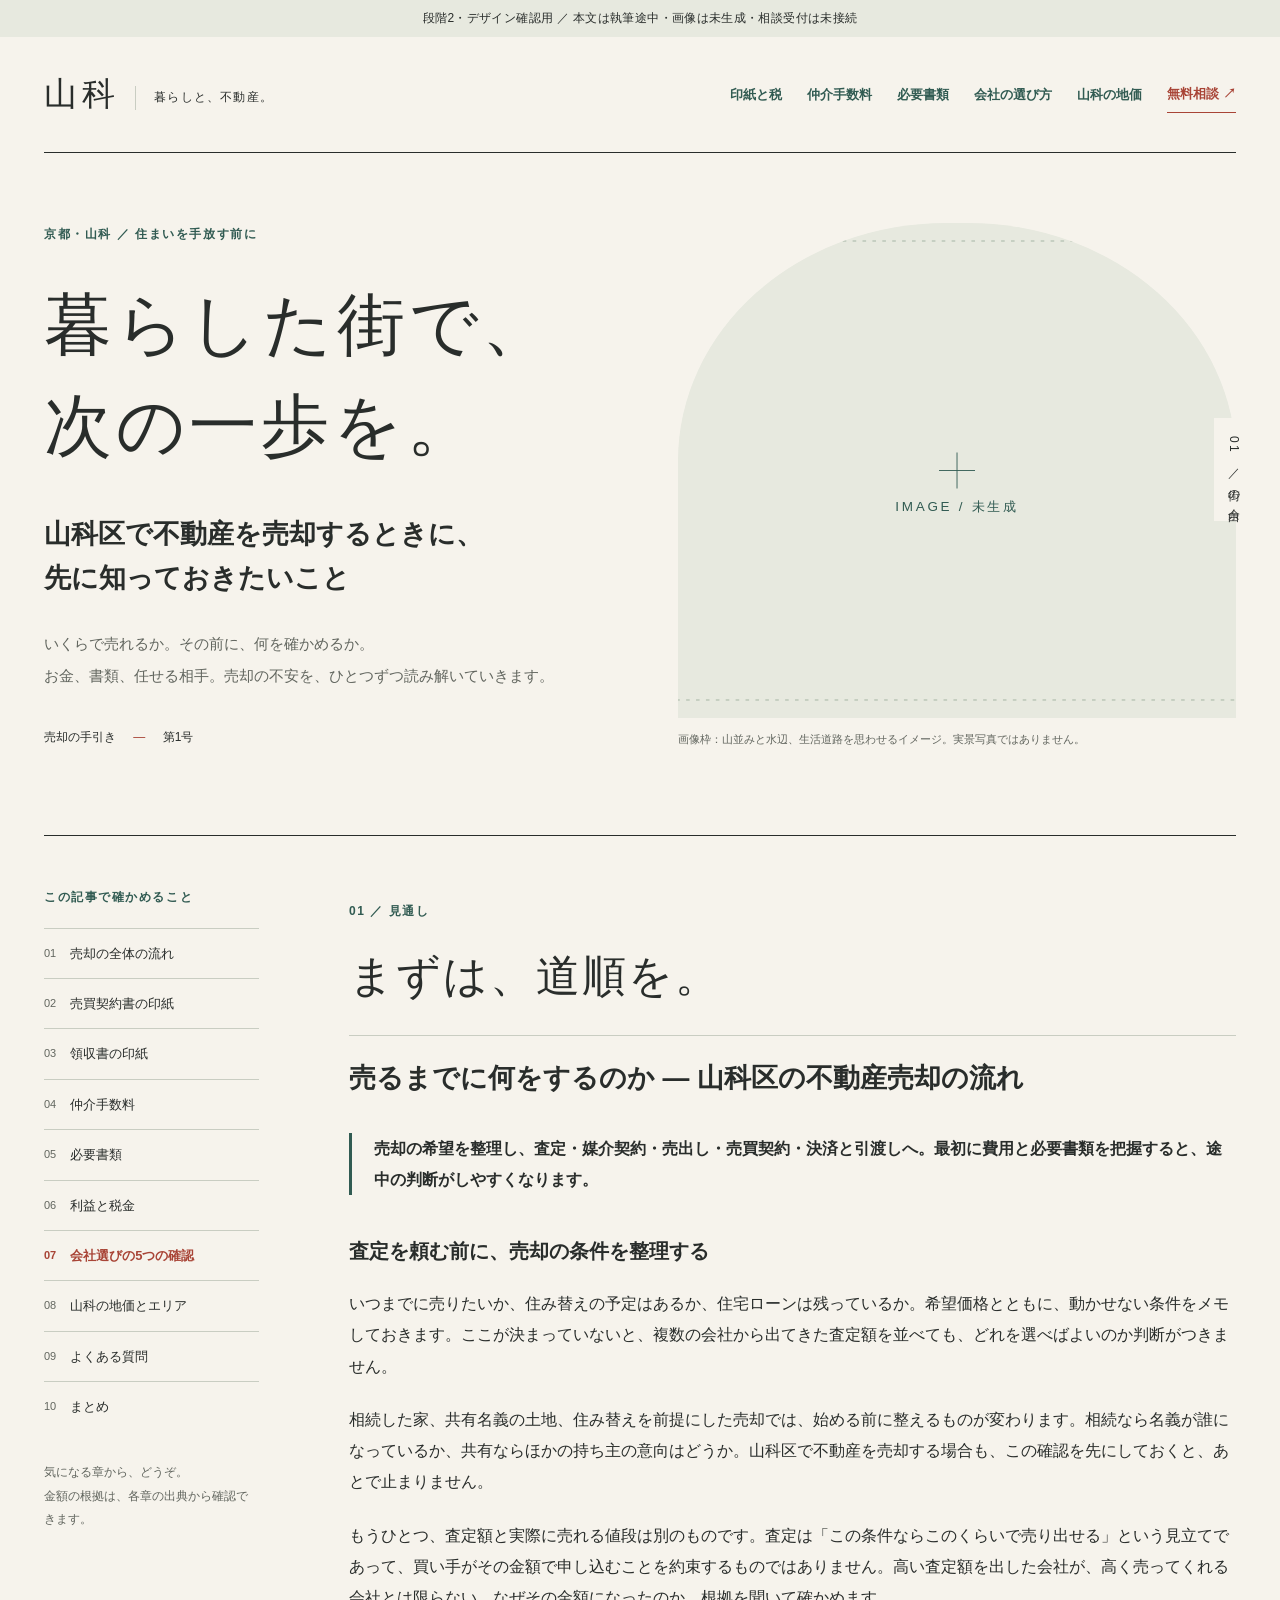
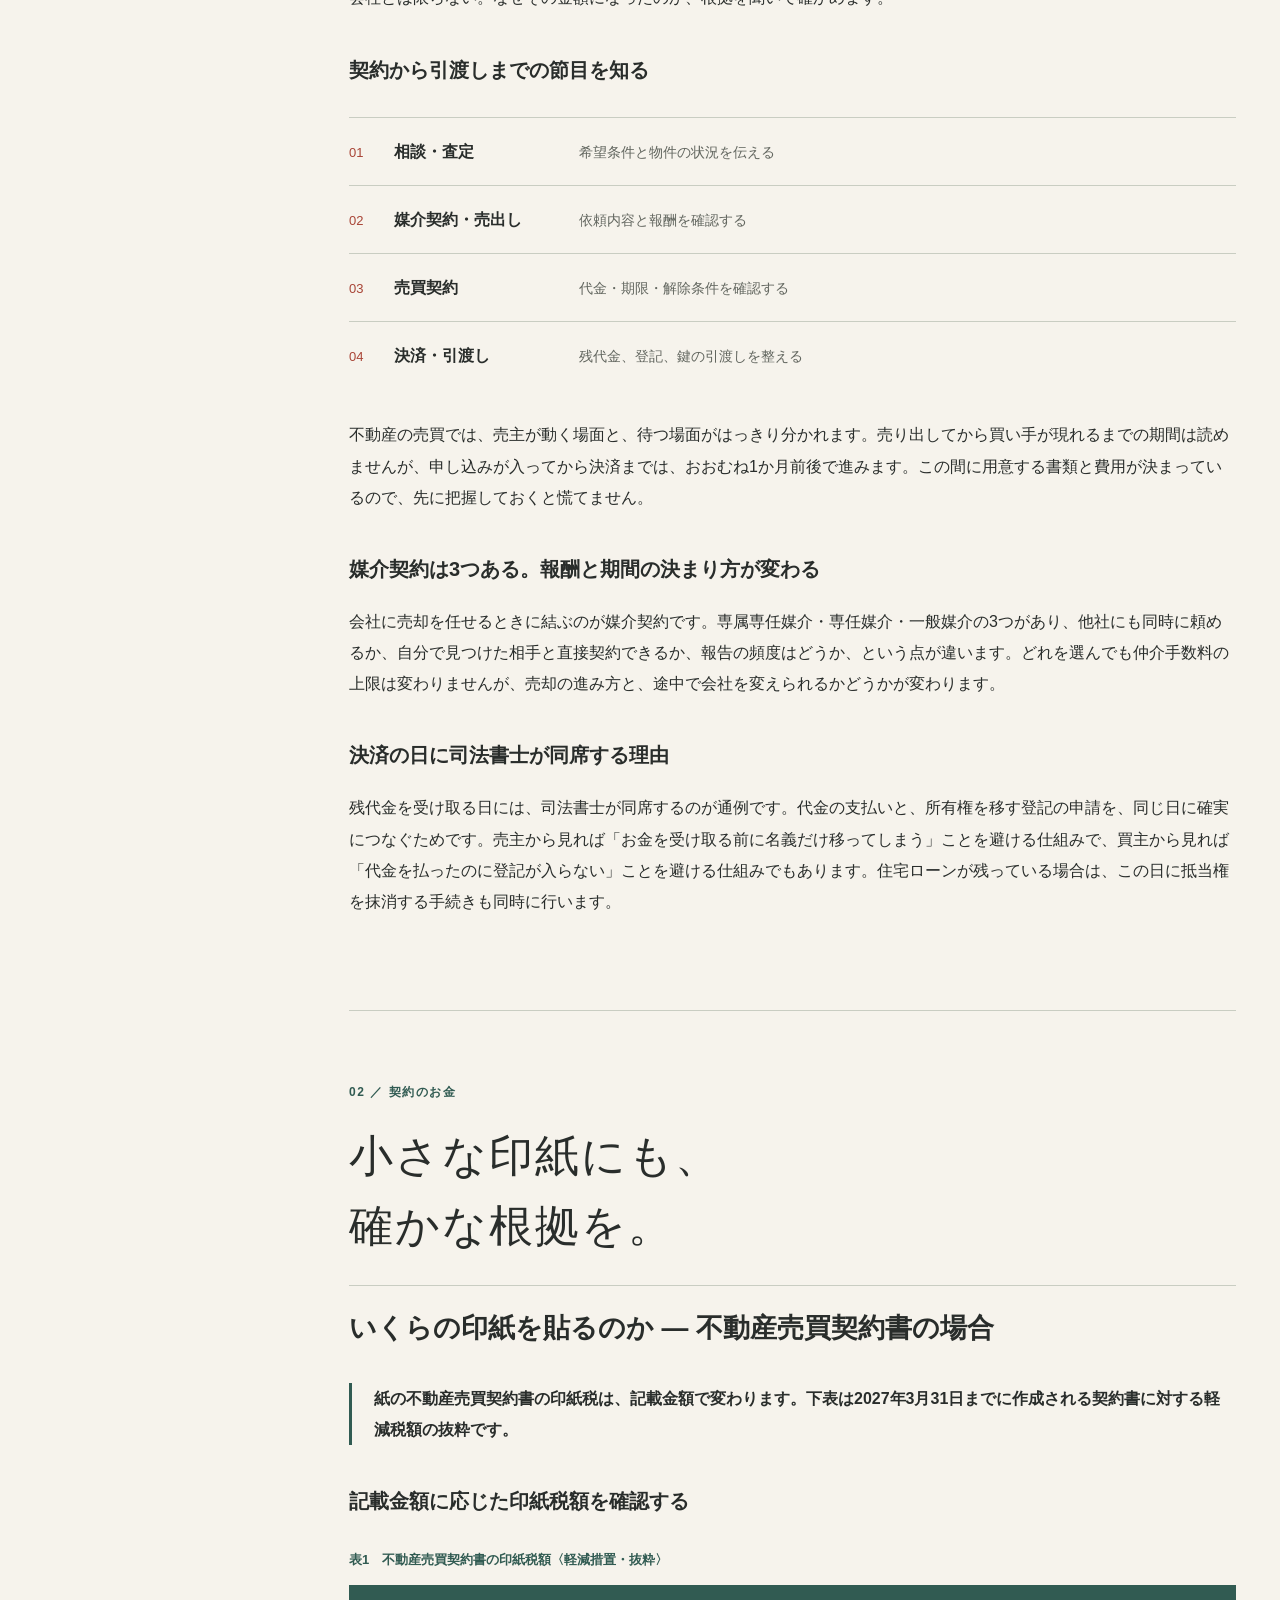
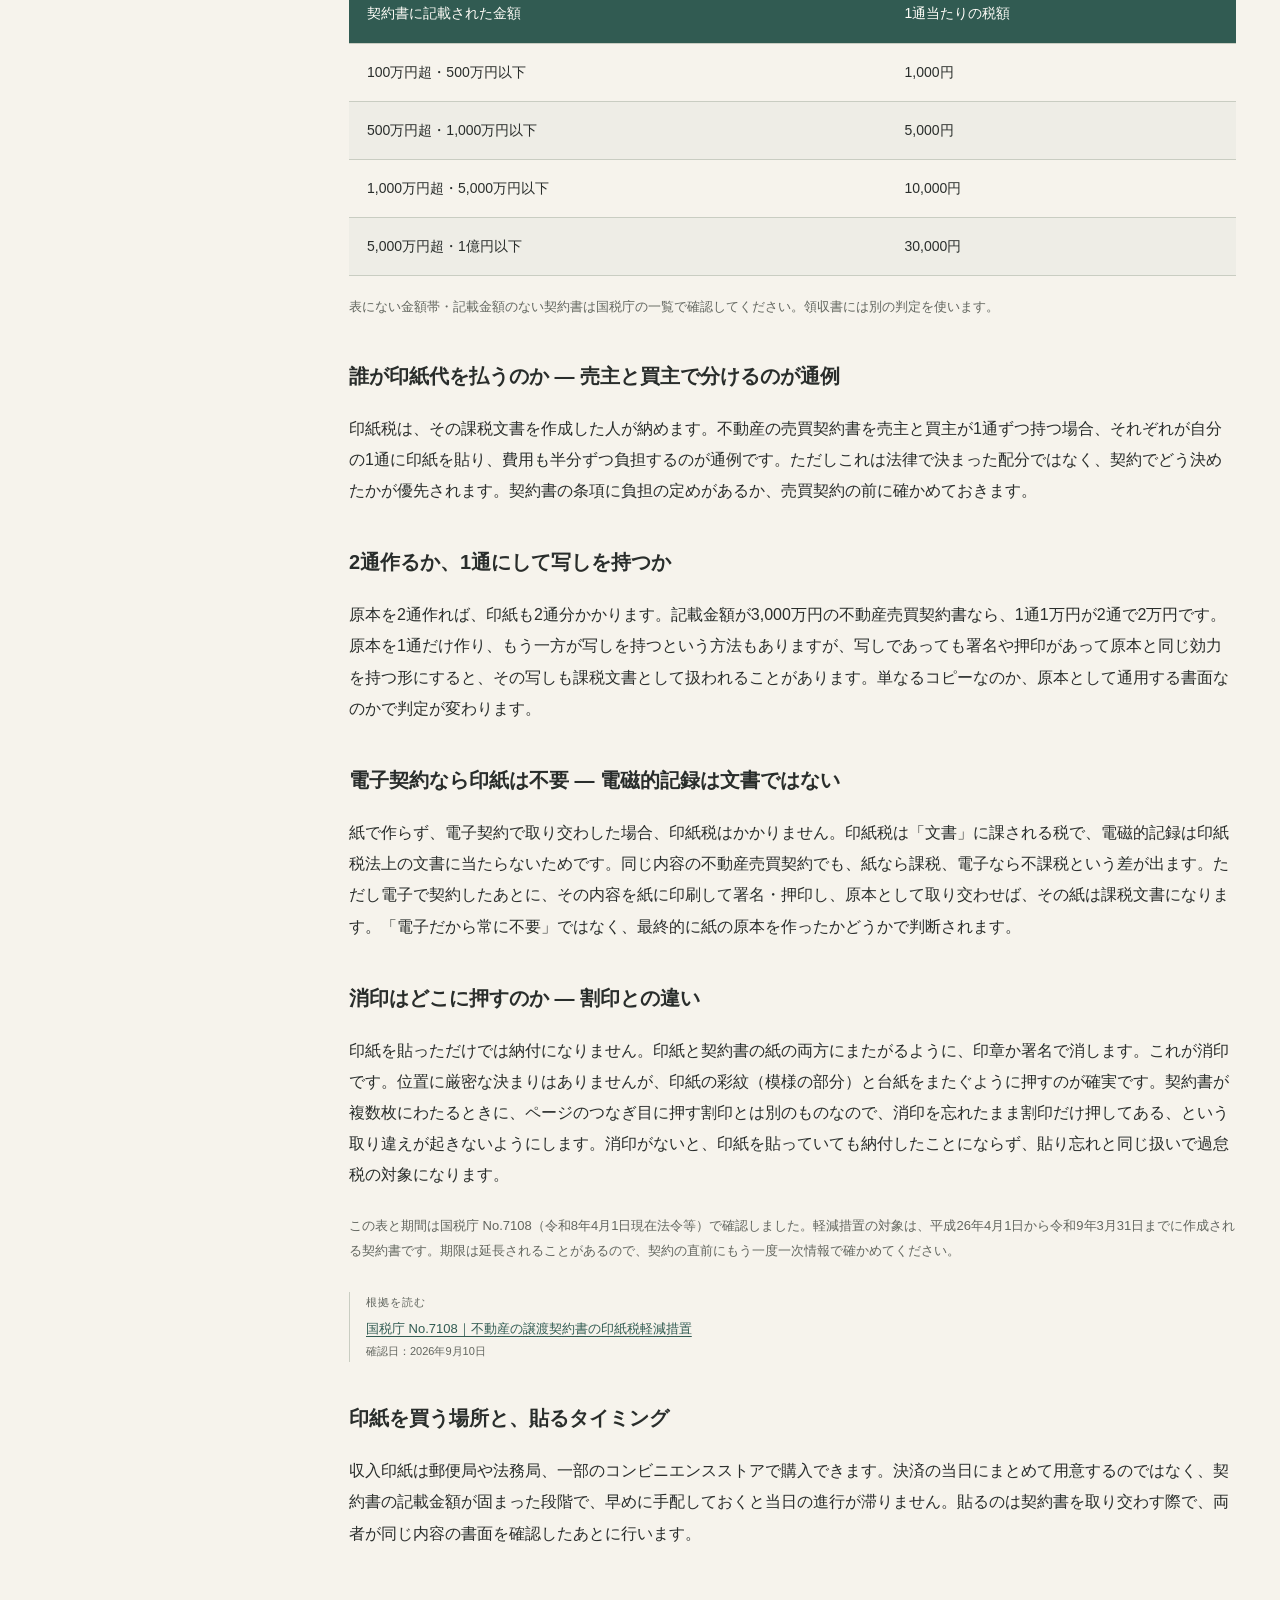
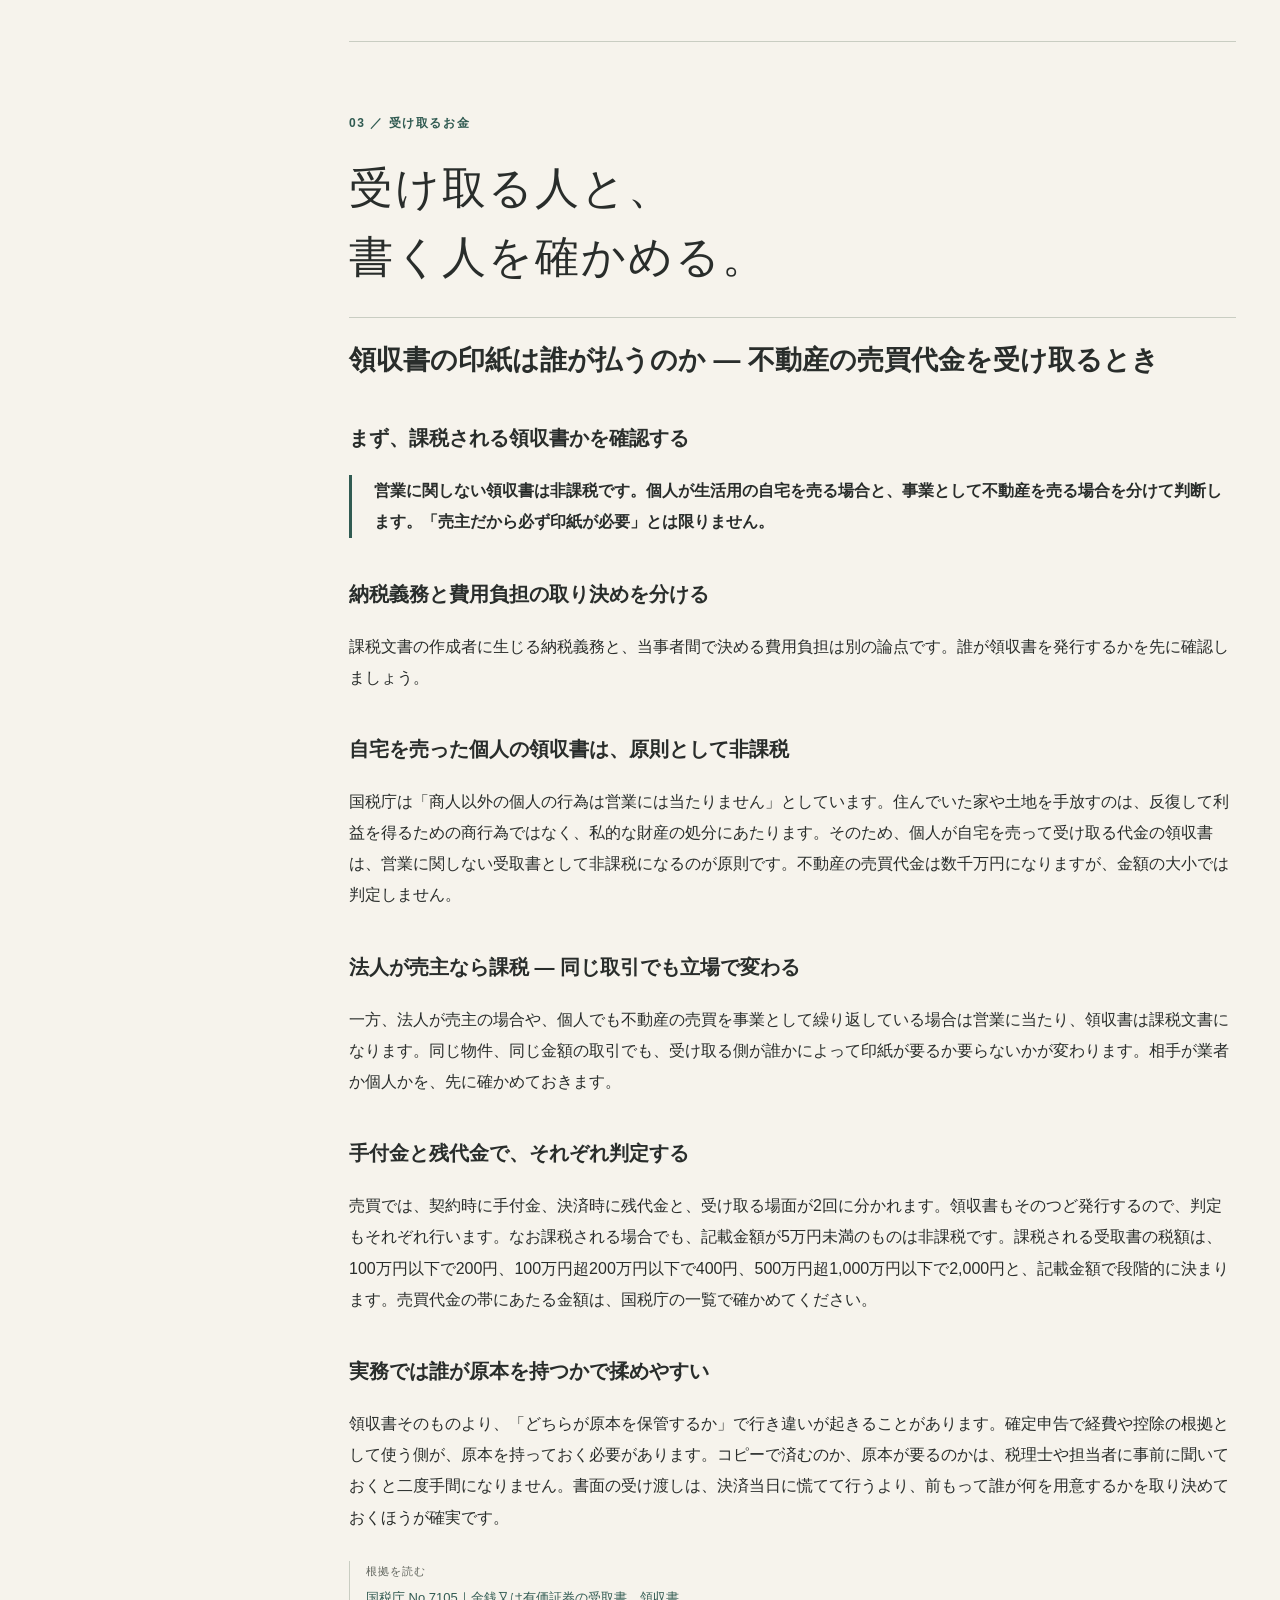
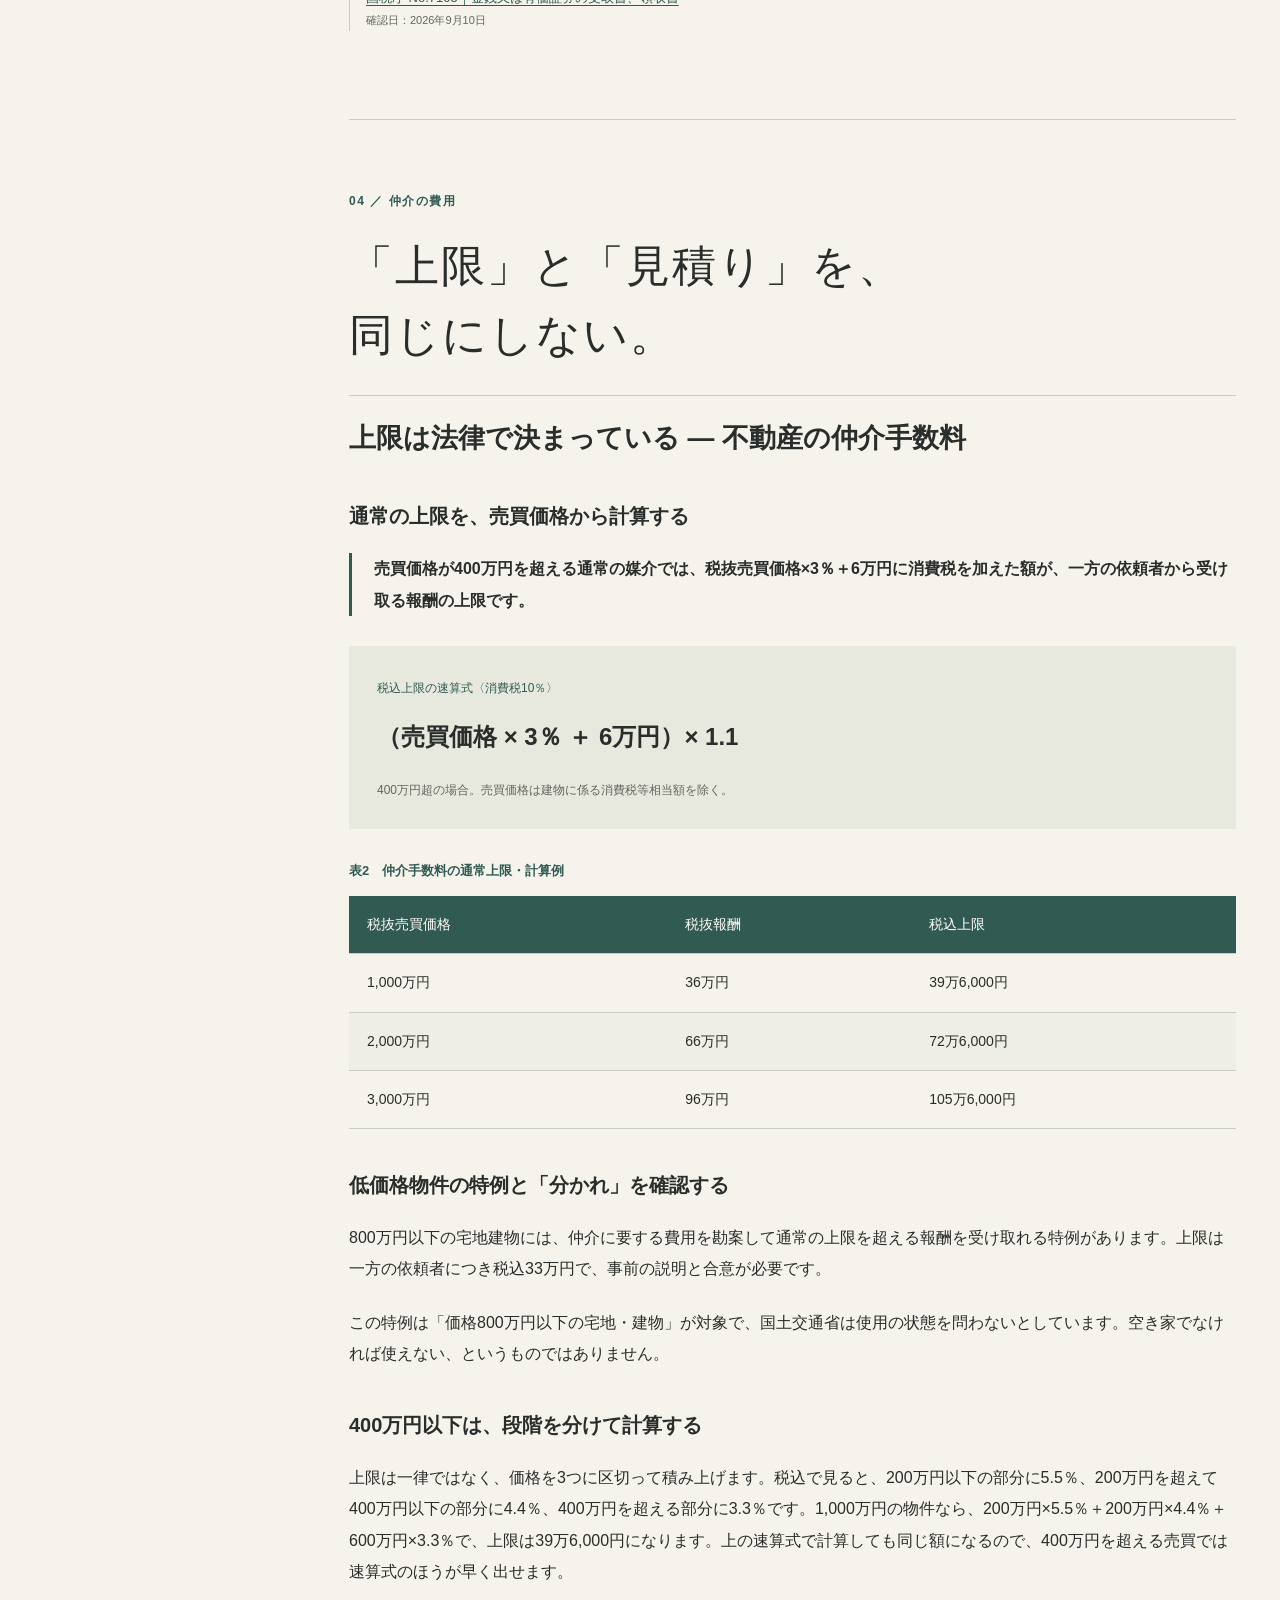
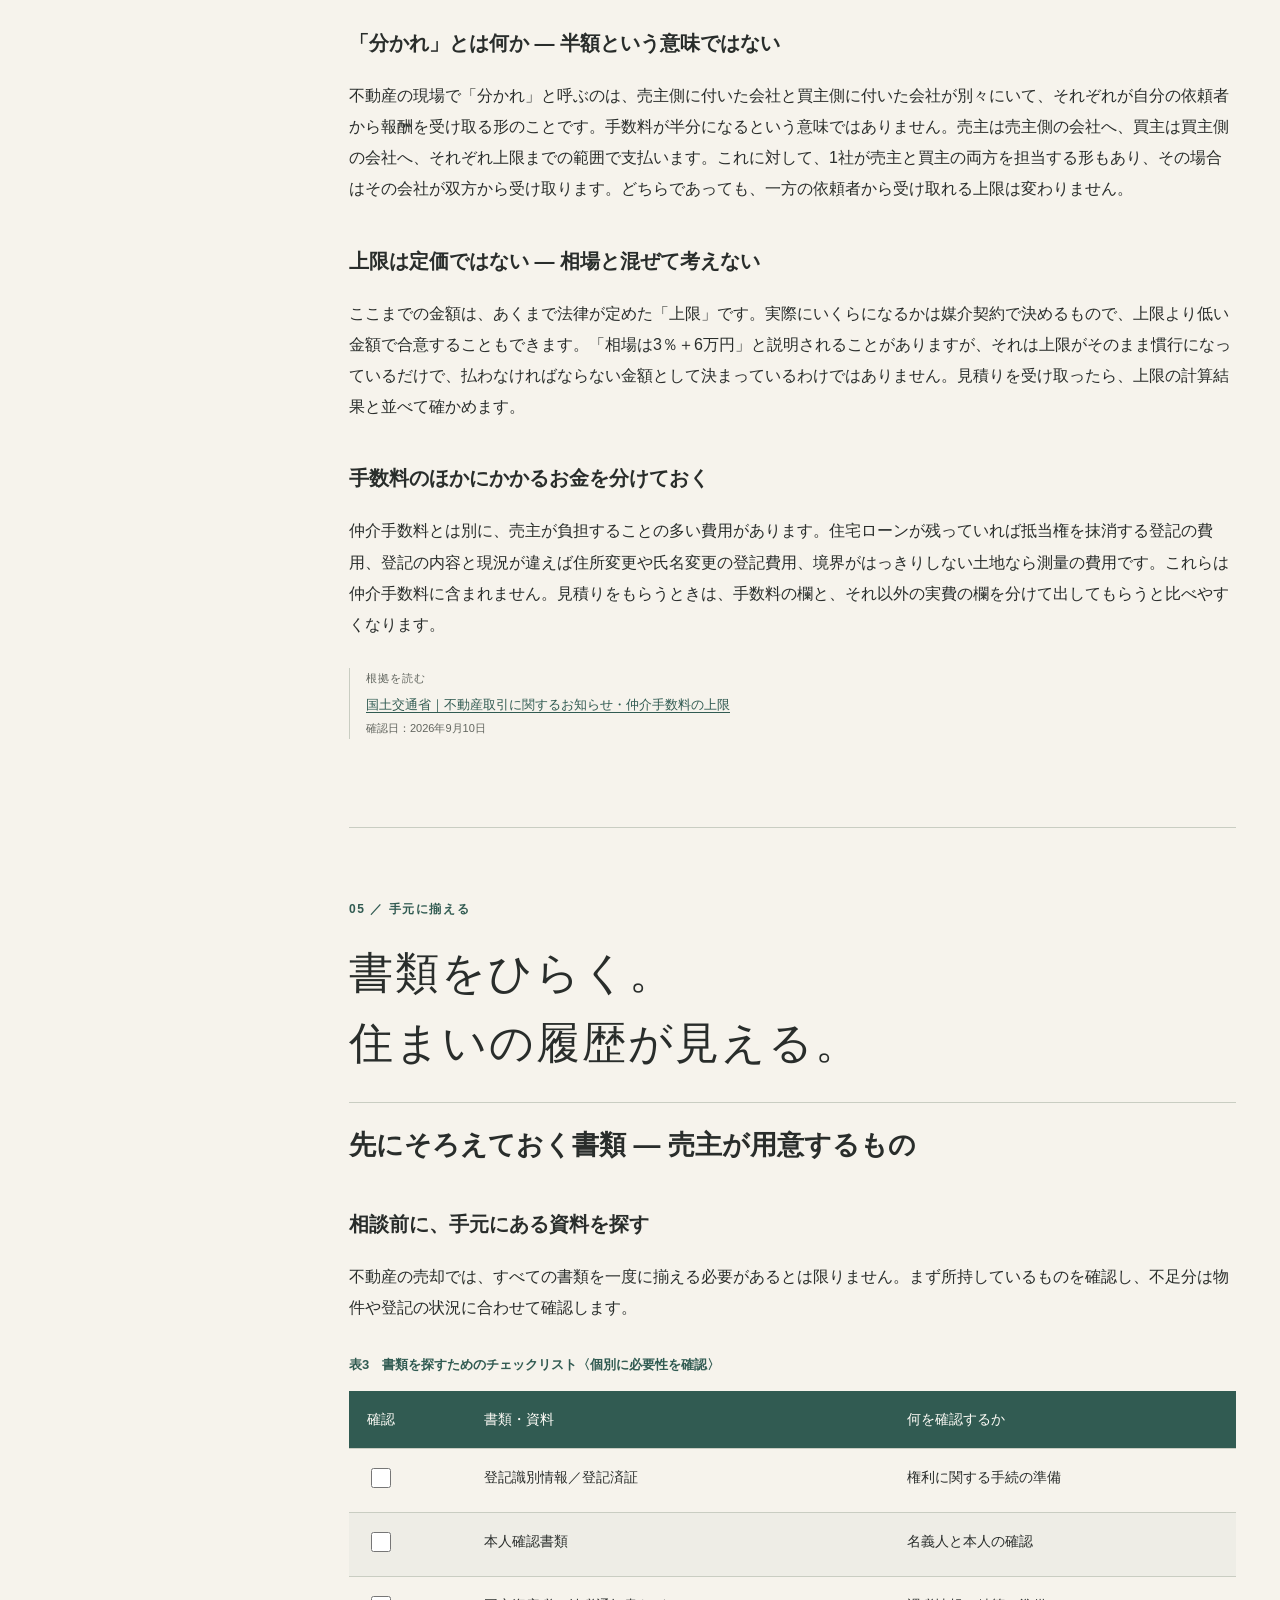
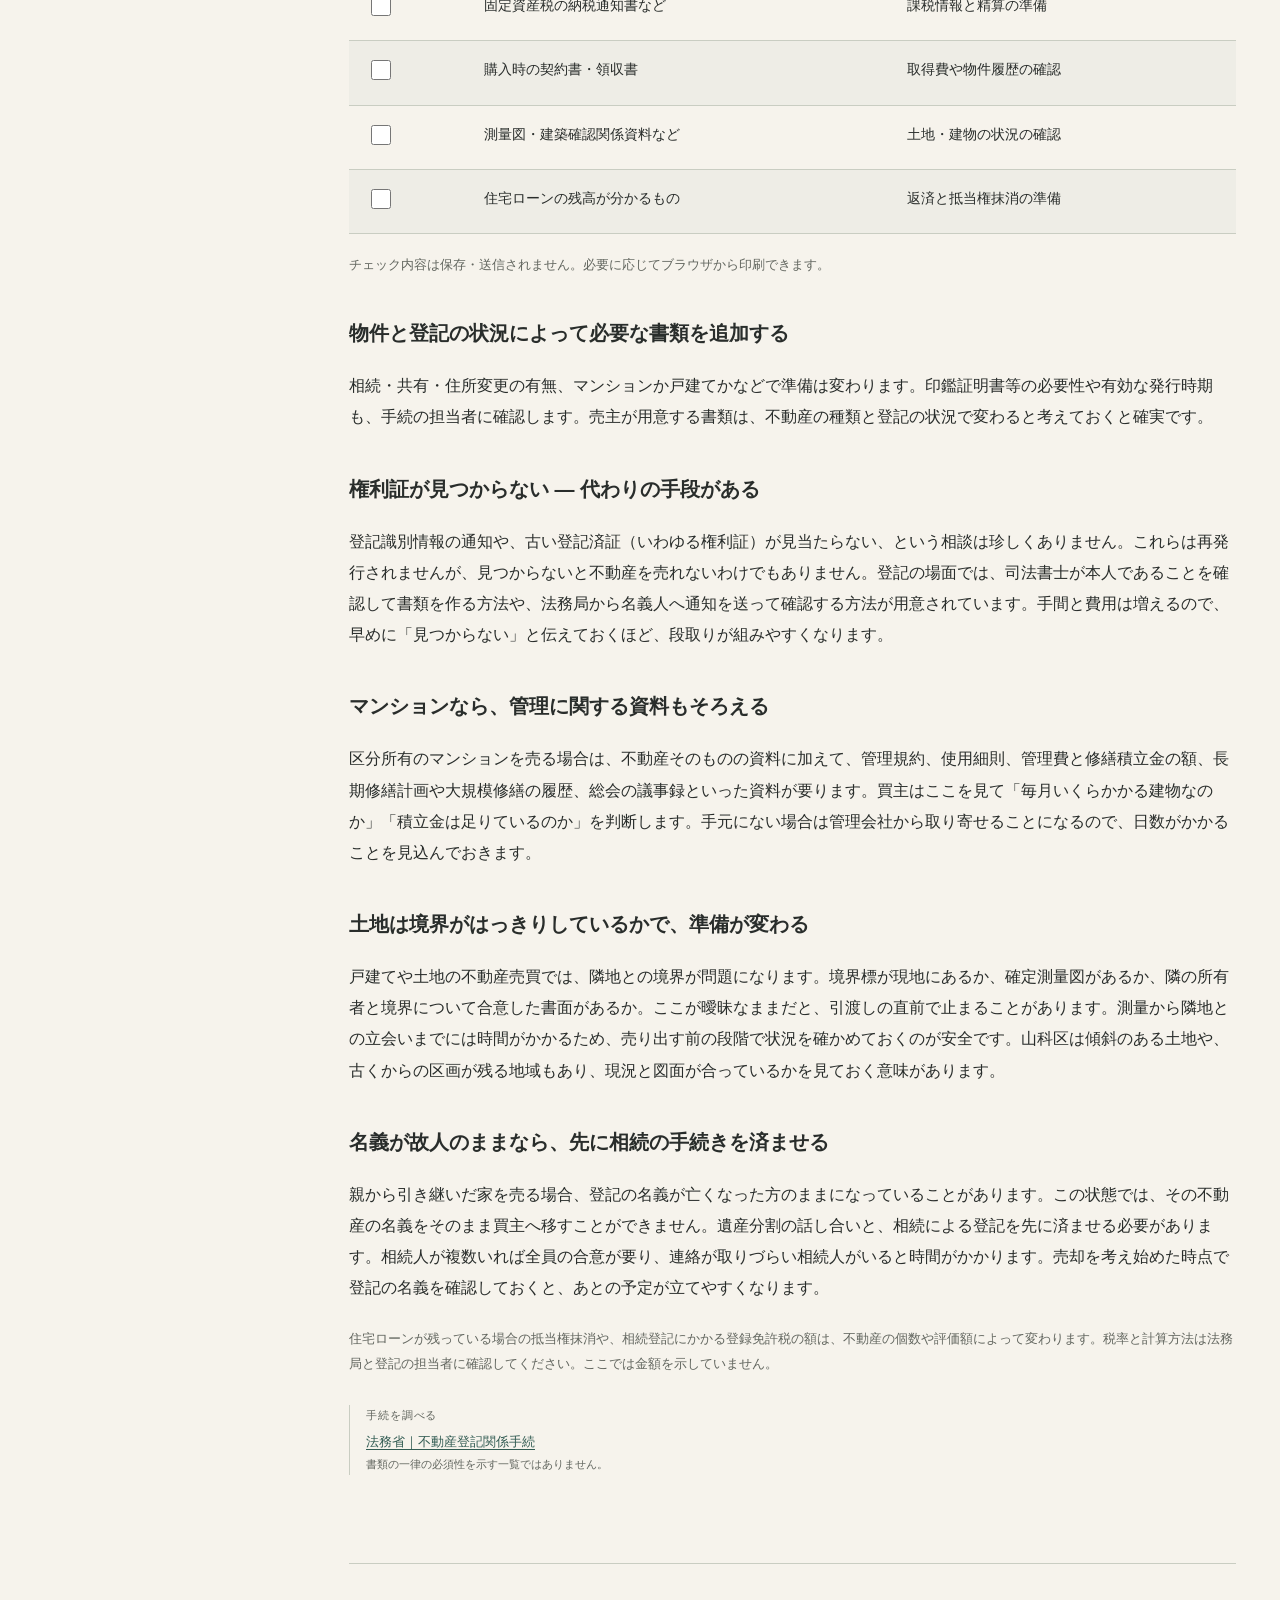
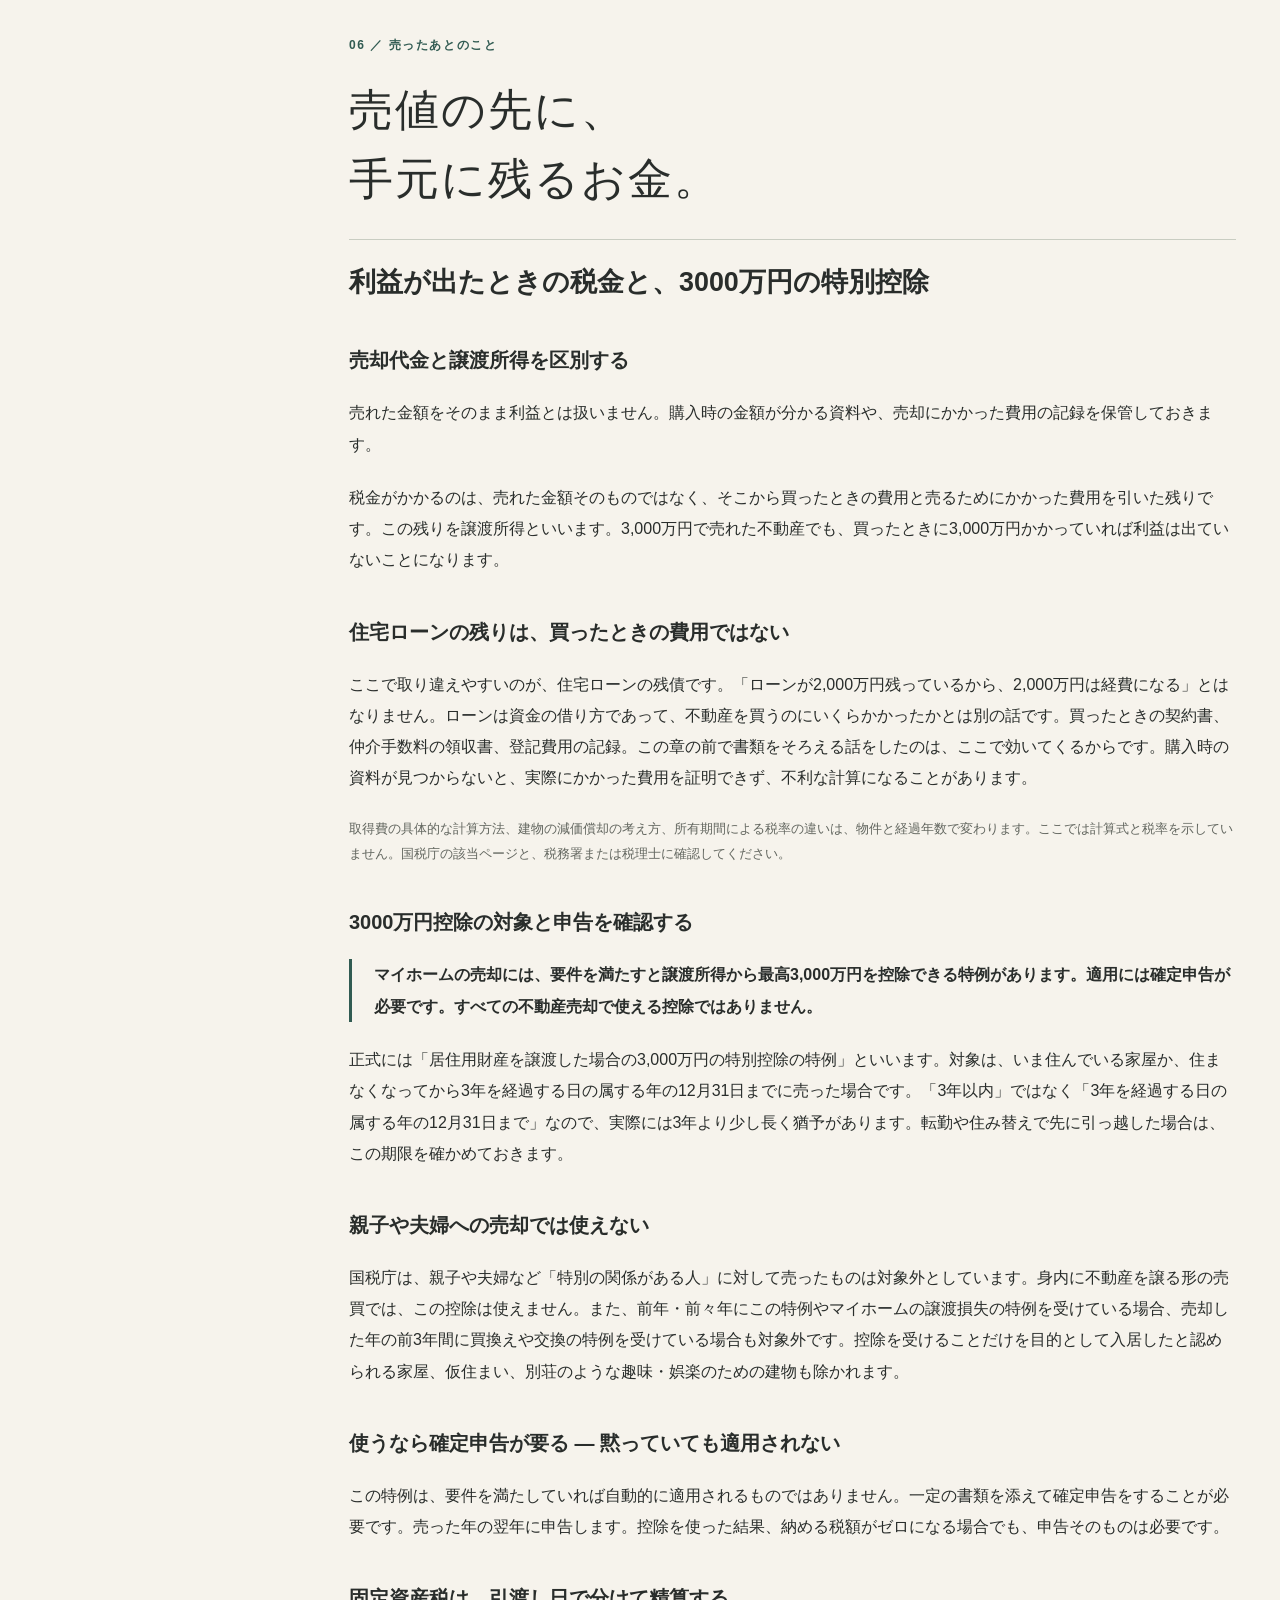
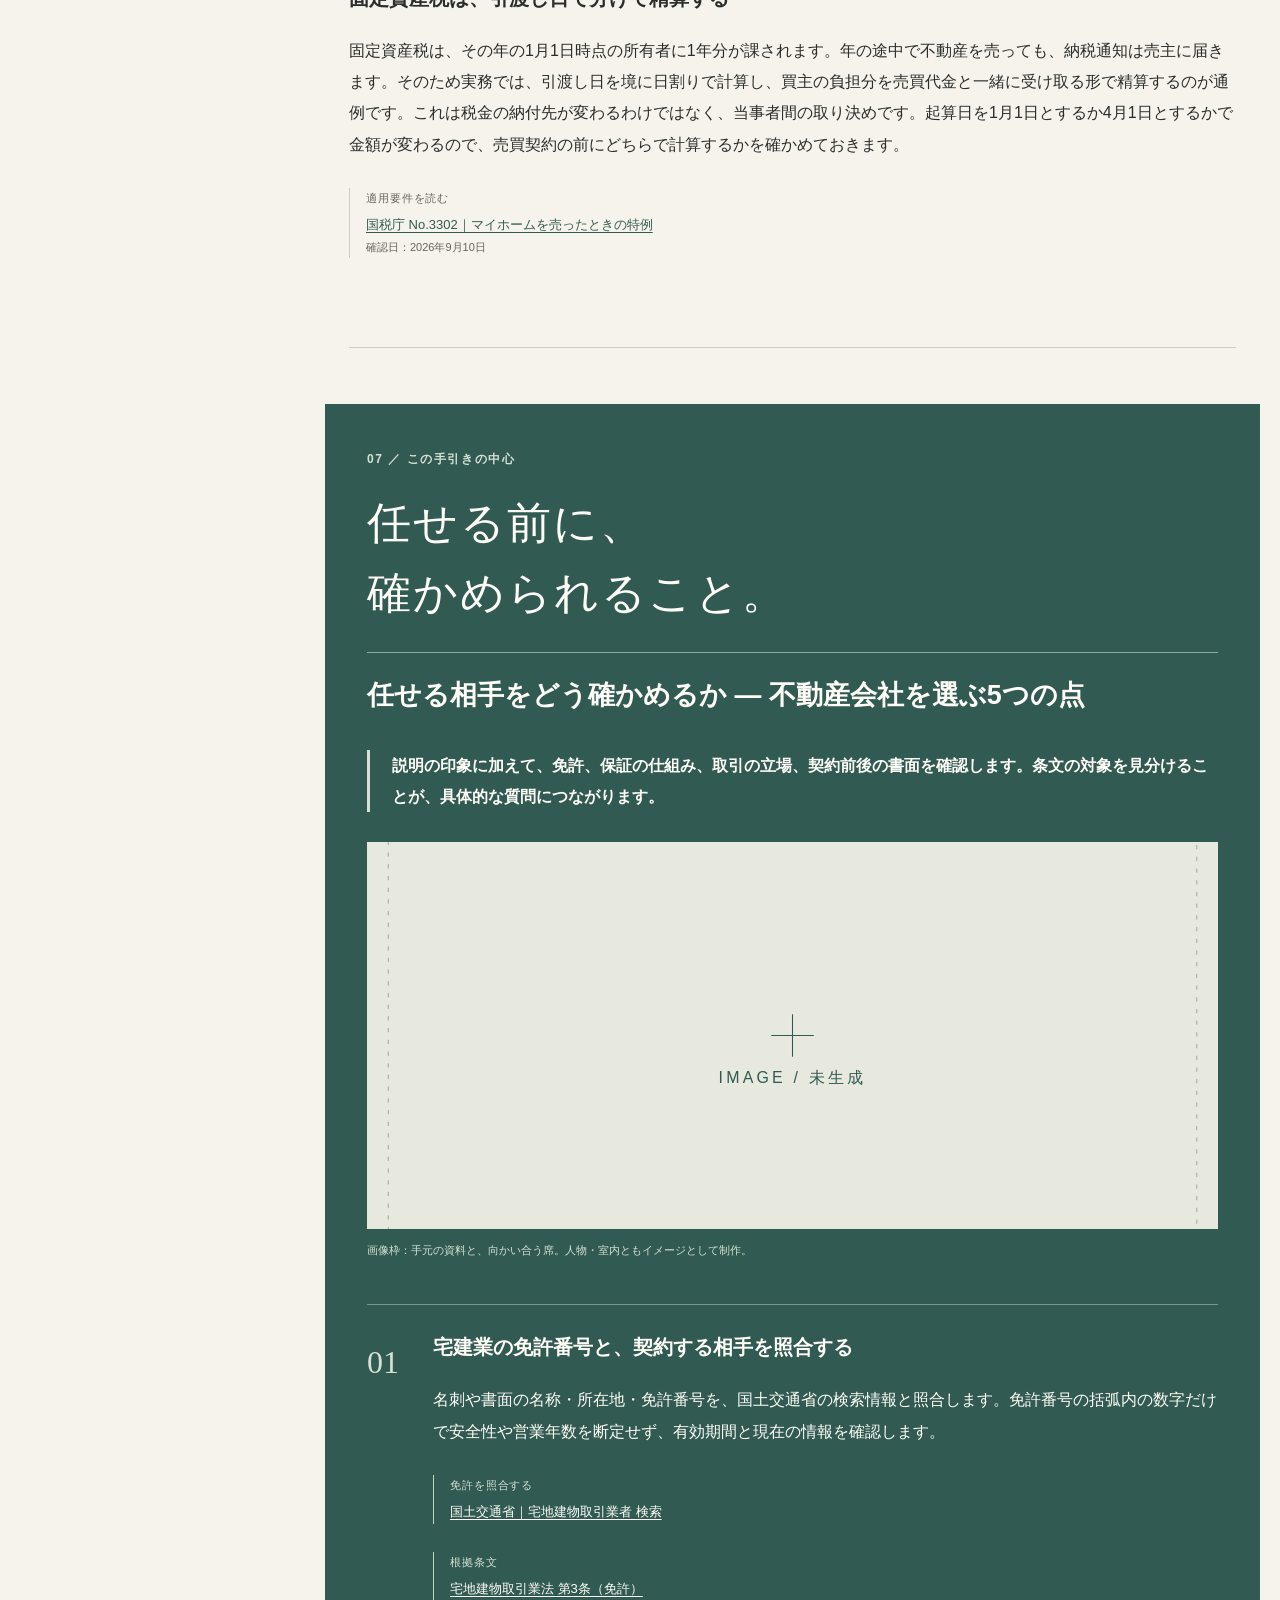
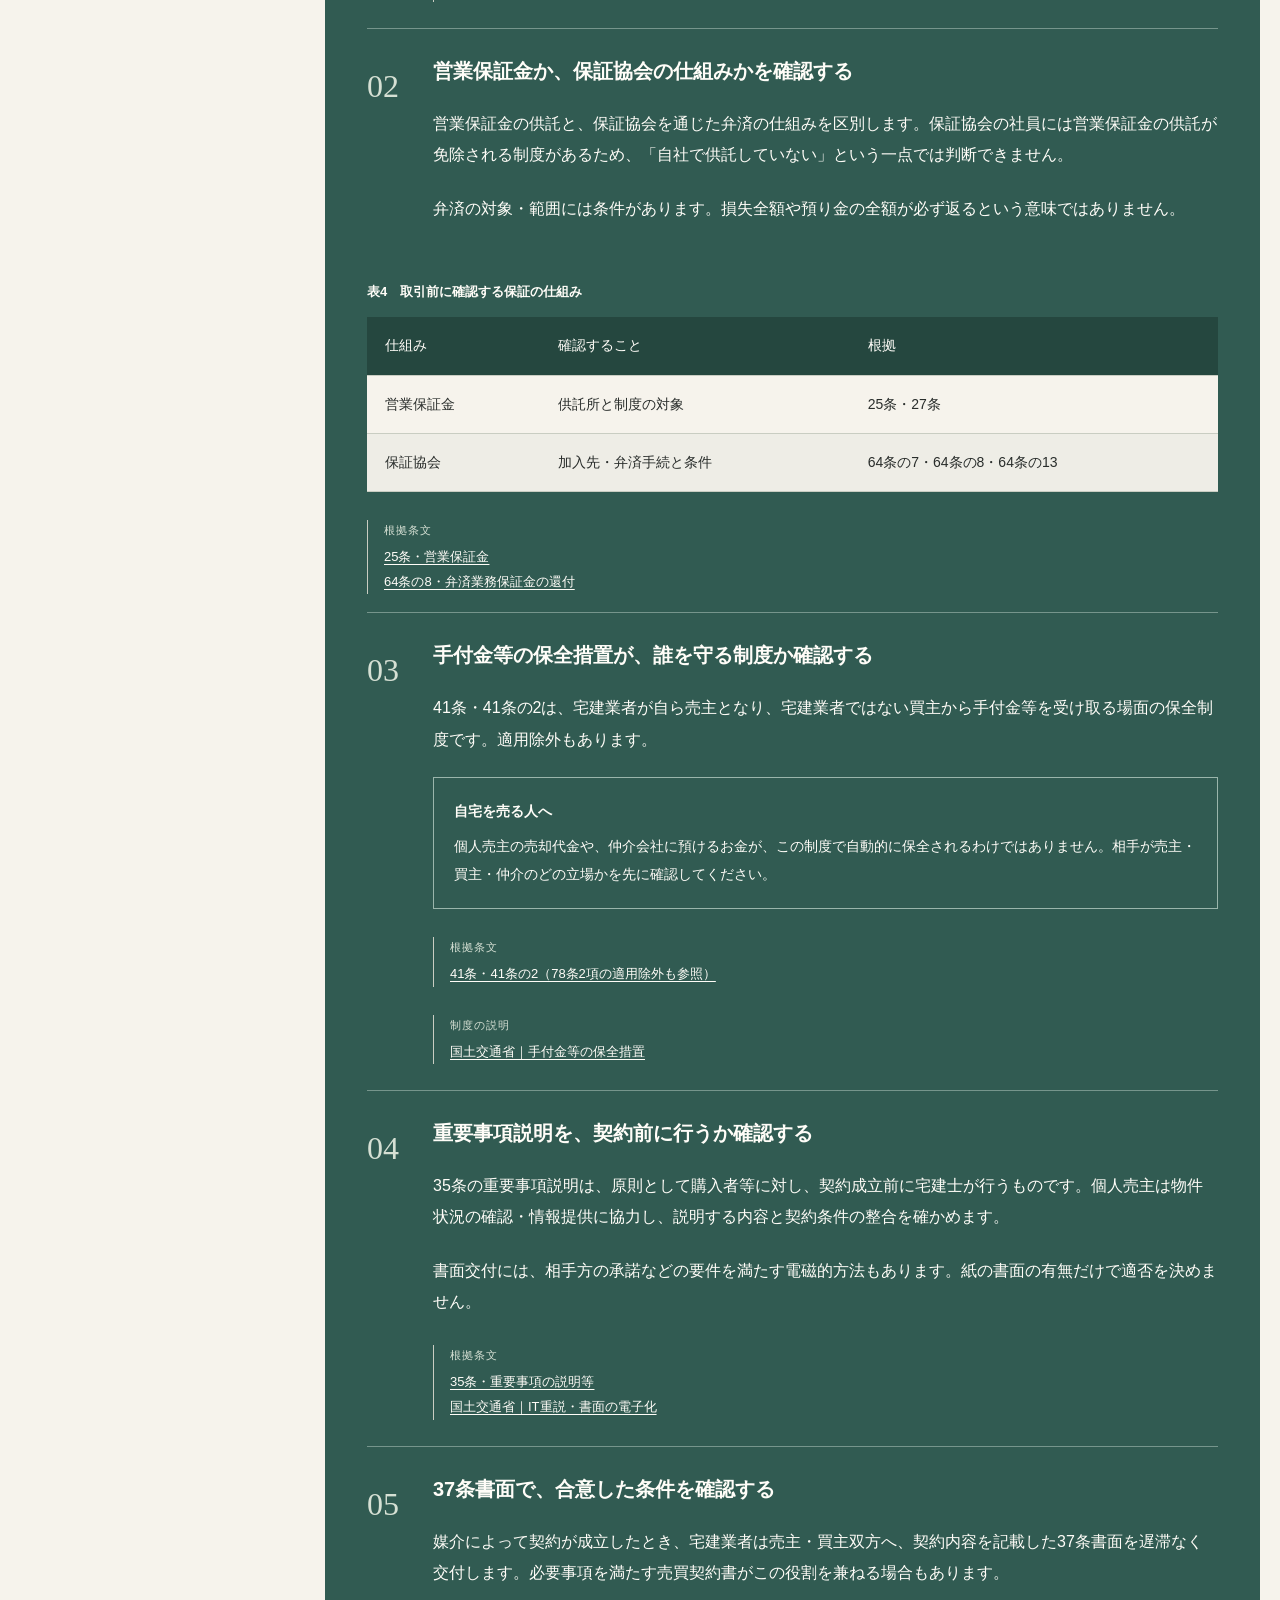
==== commit 330c0193: "6ページ追加でサイト化(印紙と税/仲介手数料/必要書類/会社の選び方/山科の地価/無料相談)、TOPナビを7項目化 - 04_サイト構成とナビ.md の設計(7ページ・ヘッダー7項目・フッターはページ" ====
--- a/index.html
+++ b/index.html
@@ -15,7 +15,7 @@
   <header class="masthead wrap">
     <a class="wordmark" href="#top" aria-label="記事の先頭へ">山科<span>暮らしと、不動産。</span></a>
     <!-- サイト名は未確定。上は誌面の地域ラベルであり、屋号ではない。 -->
-    <nav aria-label="記事内の案内"><a href="#flow">売却の流れ</a><a href="#company">会社の選び方</a><a class="nav-cta" href="#consultation">無料相談について <span aria-hidden="true">↗</span></a></nav>
+    <nav aria-label="サイト内の案内"><a href="inshi/">印紙と税</a><a href="tesuryo/">仲介手数料</a><a href="shorui/">必要書類</a><a href="kaisha/">会社の選び方</a><a href="chika/">山科の地価</a><a class="nav-cta" href="soudan/">無料相談 <span aria-hidden="true">↗</span></a></nav>
   </header>
   <main id="top">
     <article id="article">
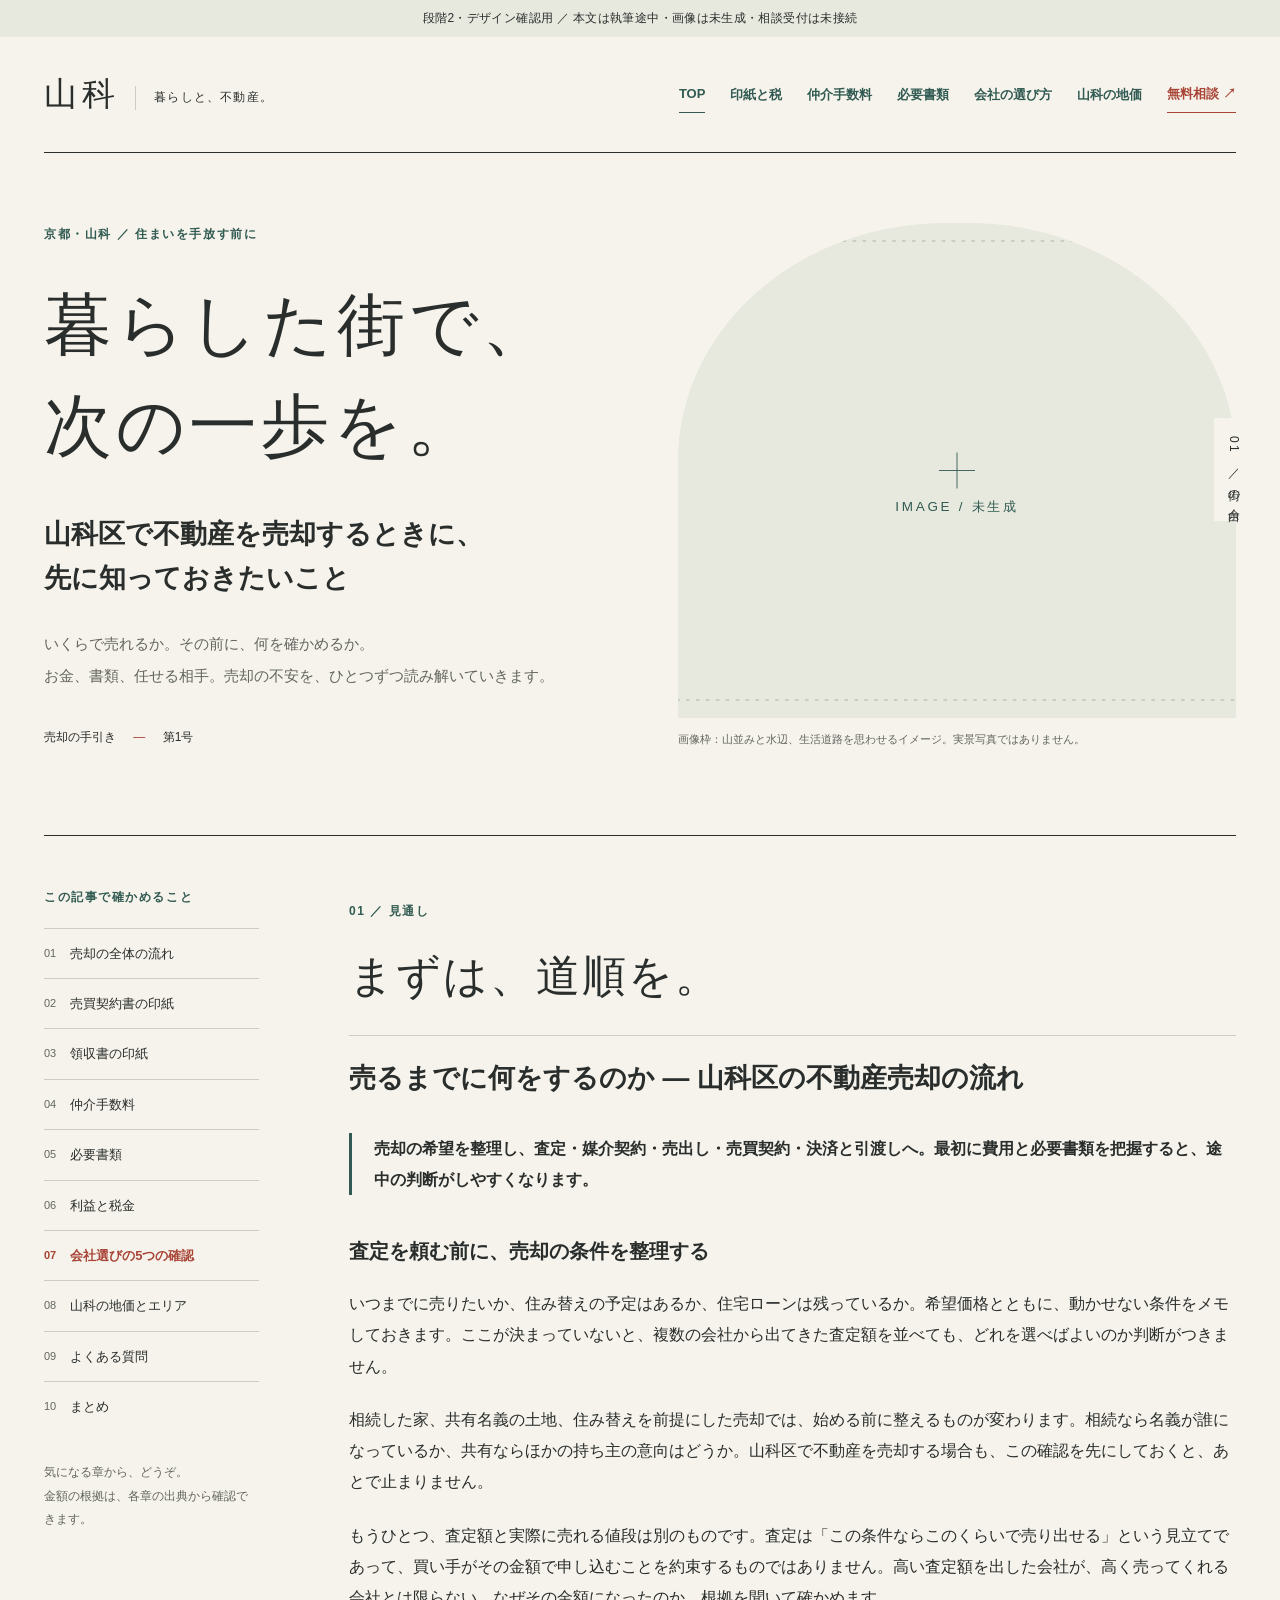
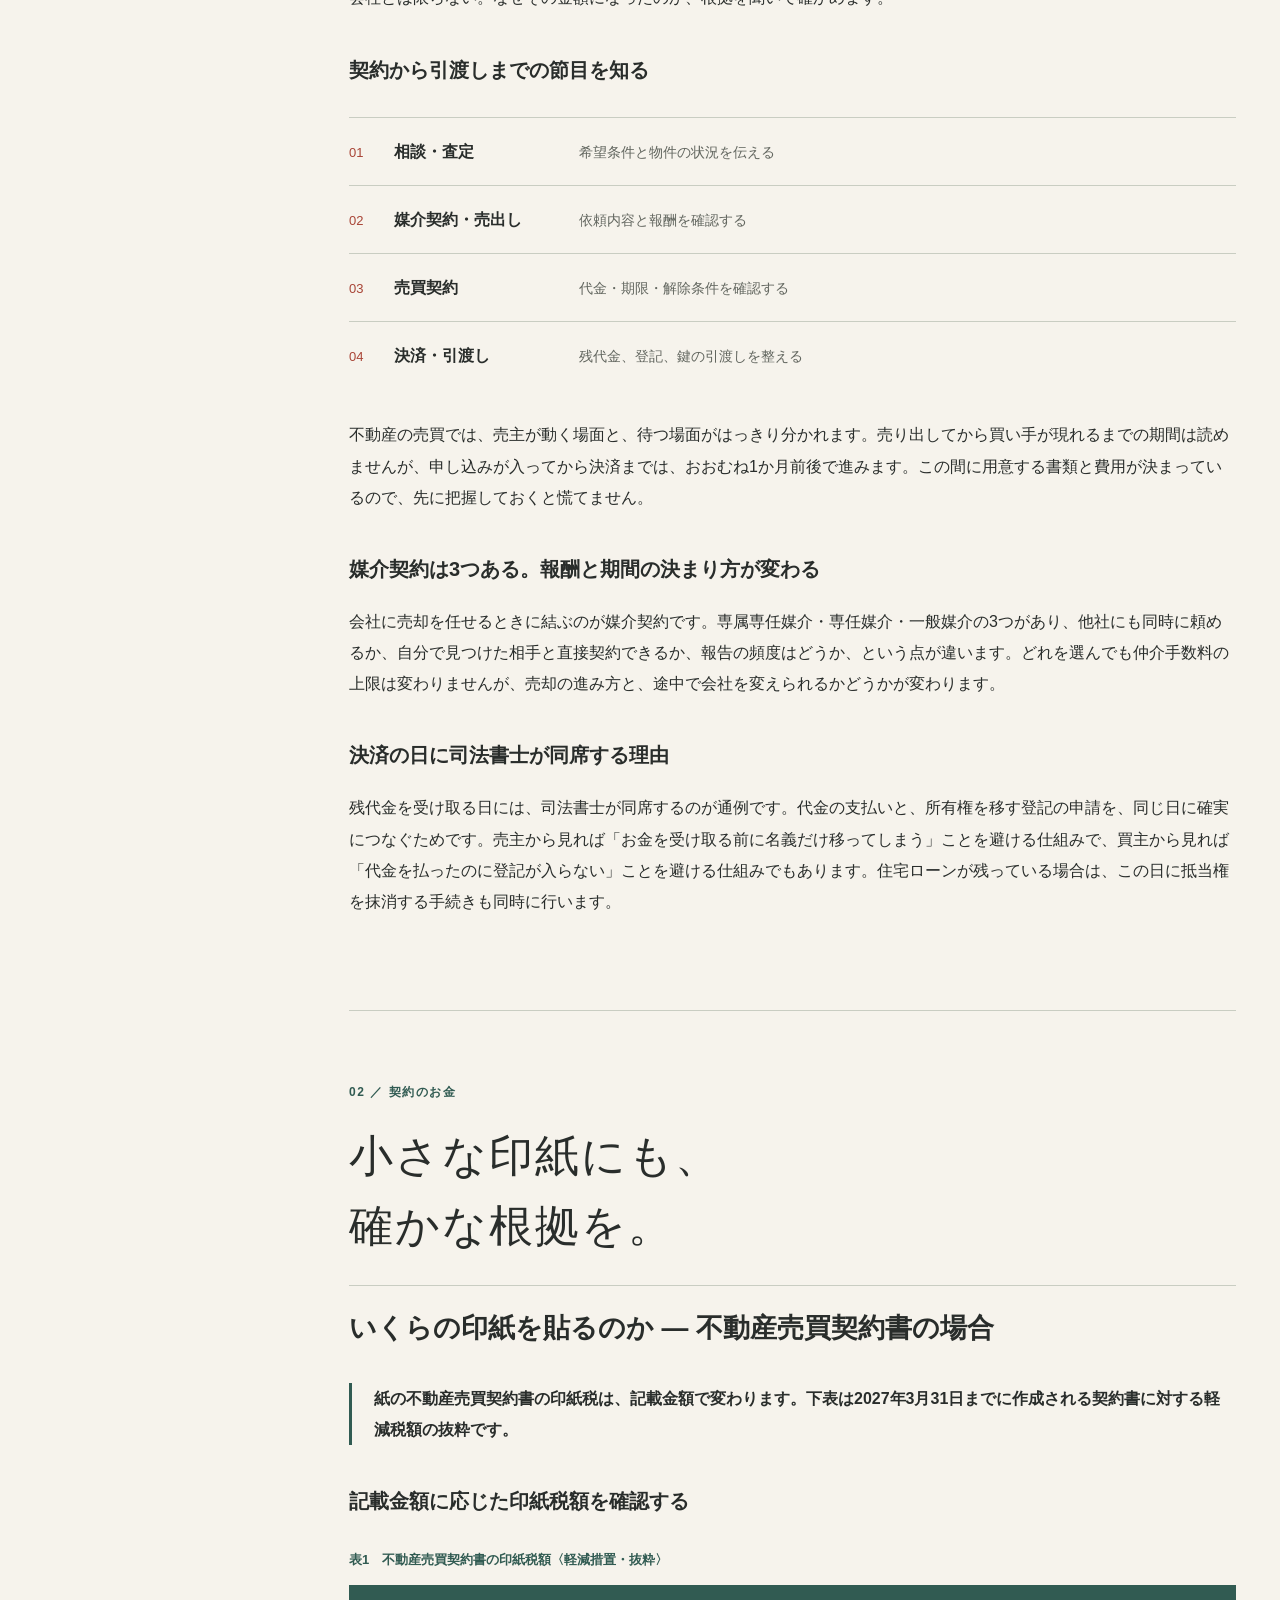
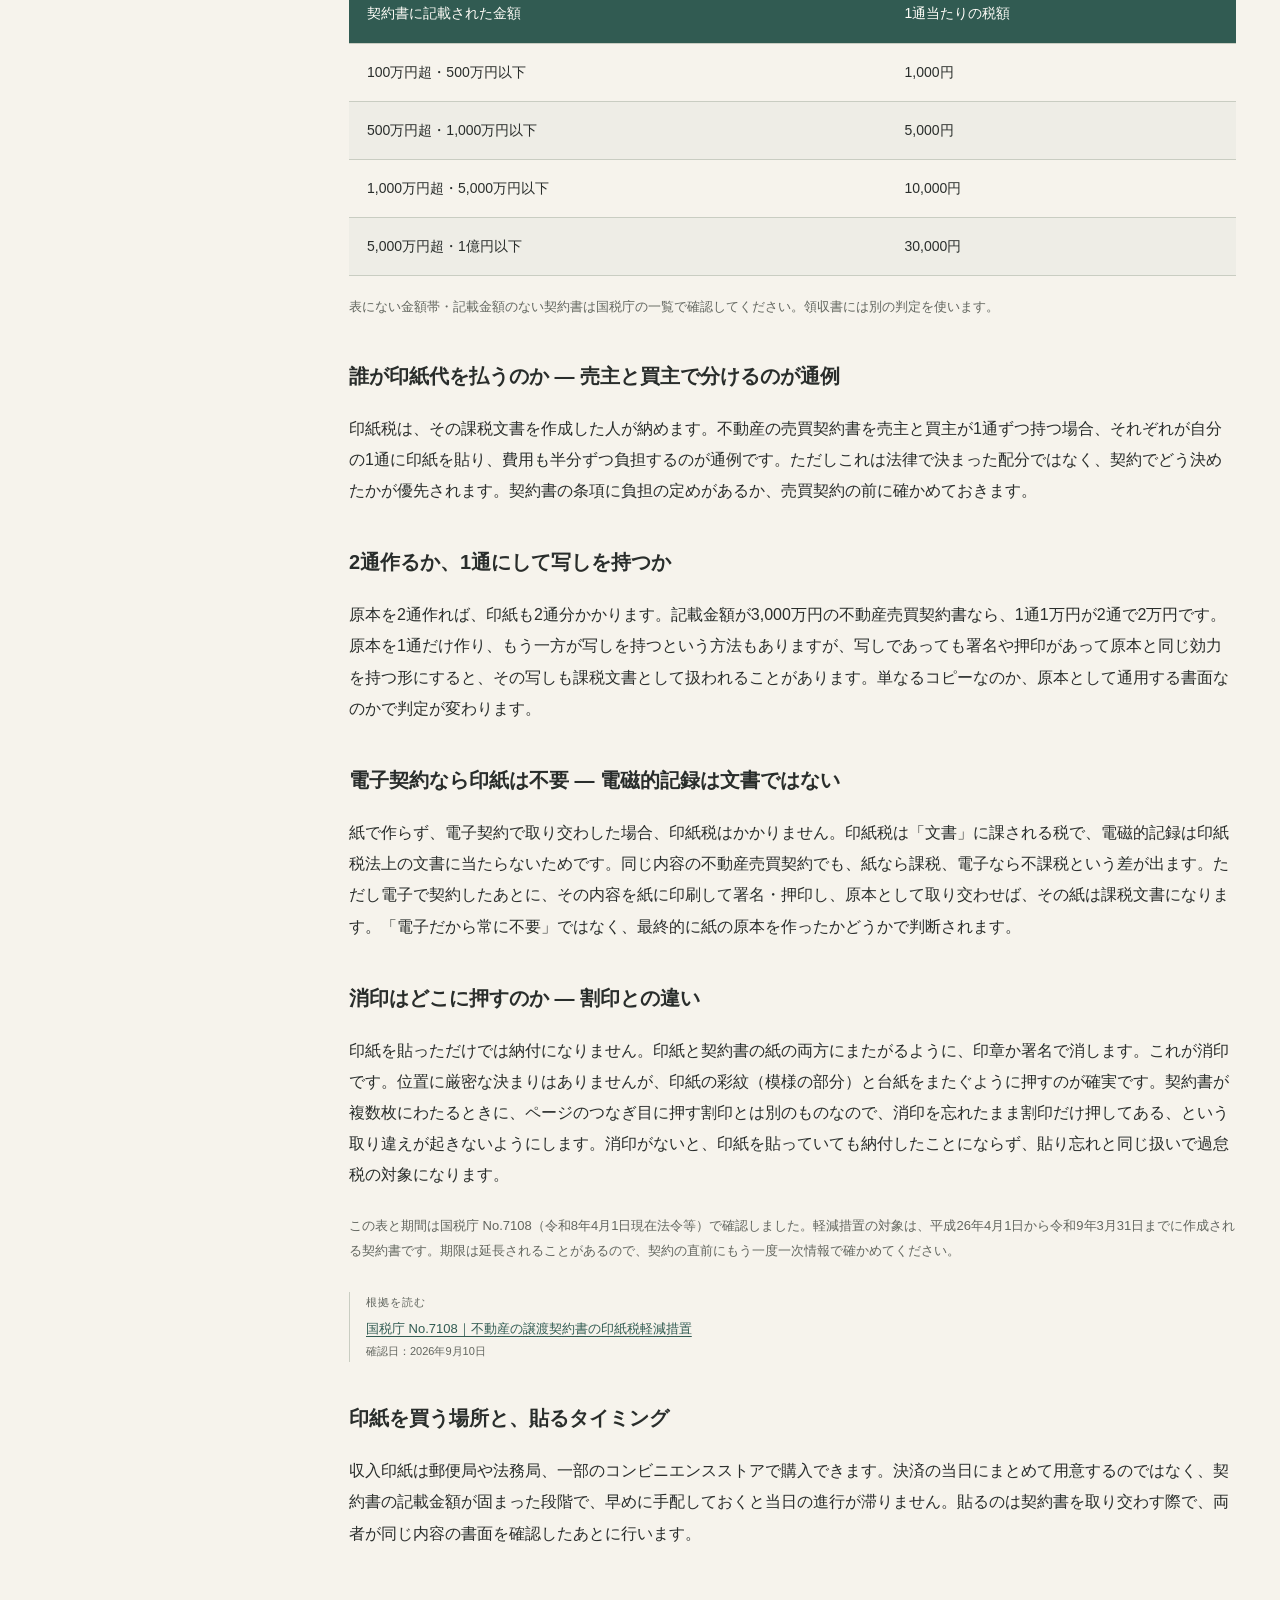
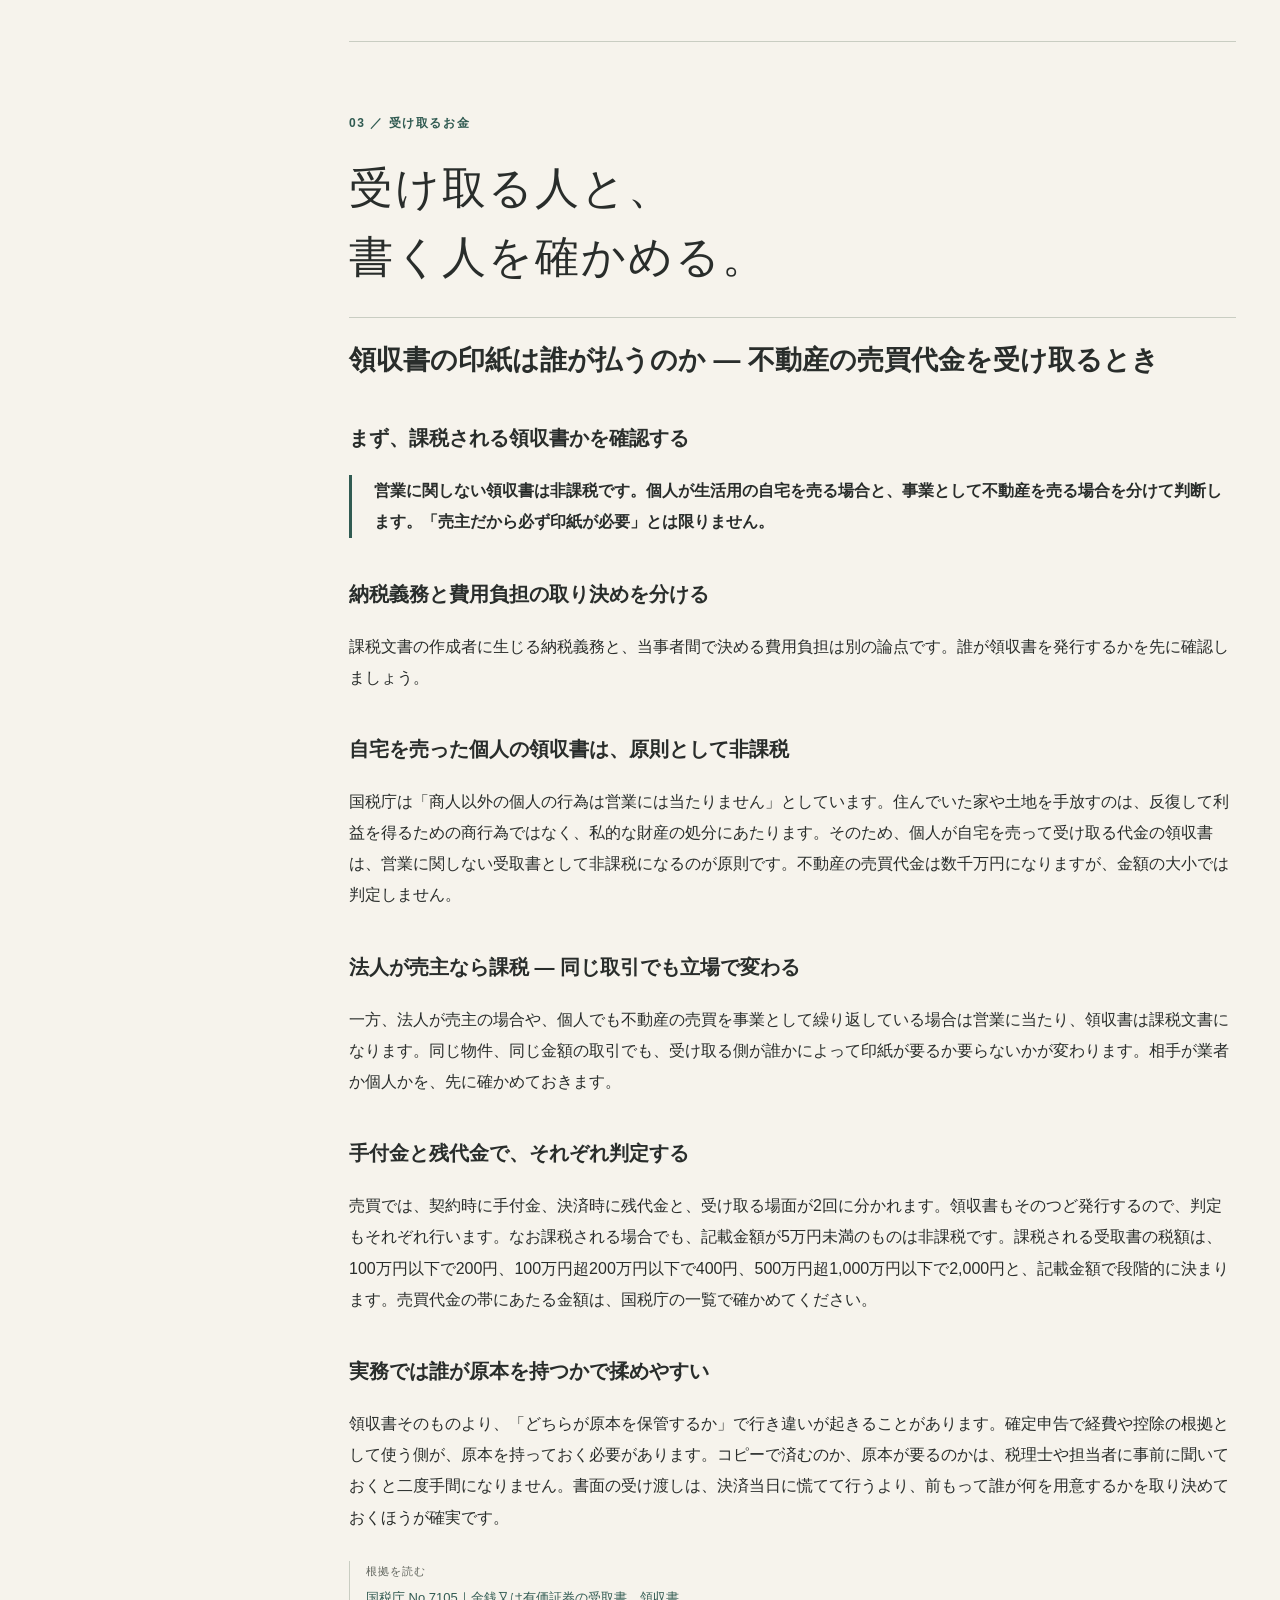
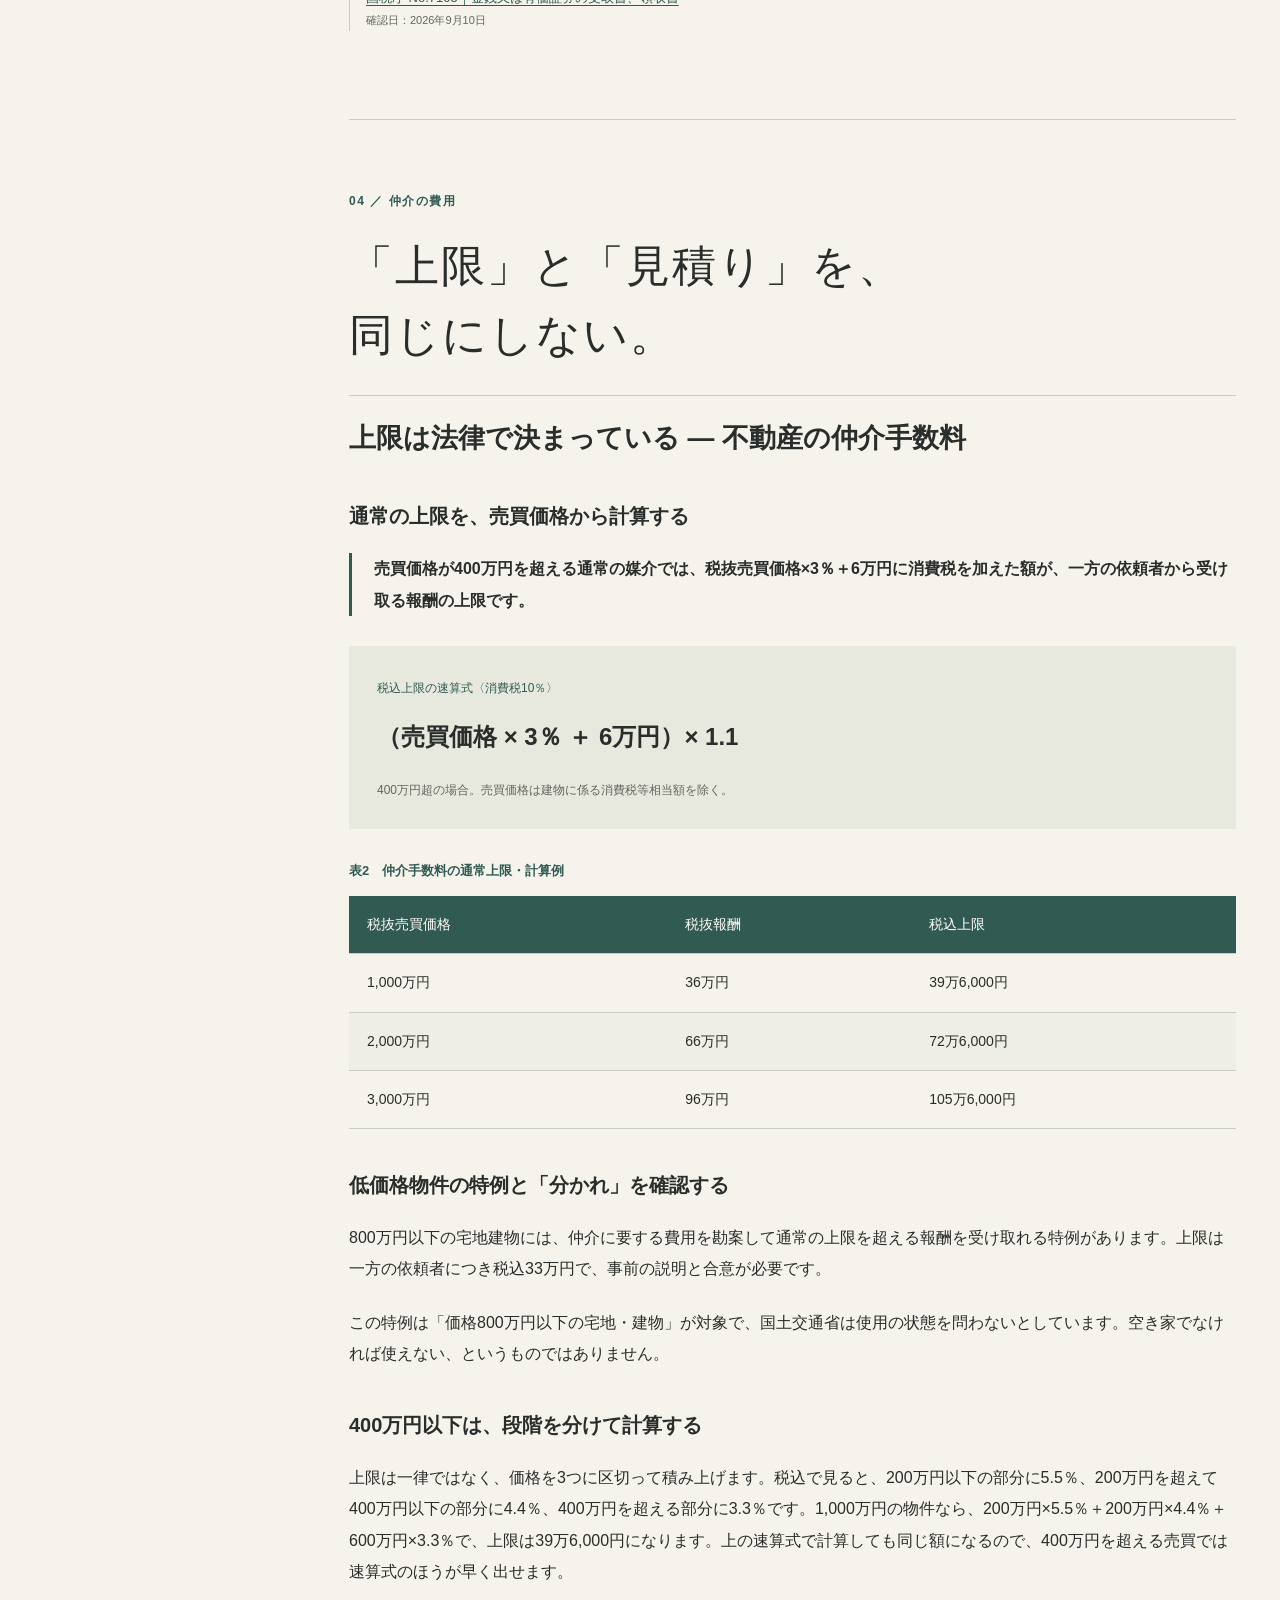
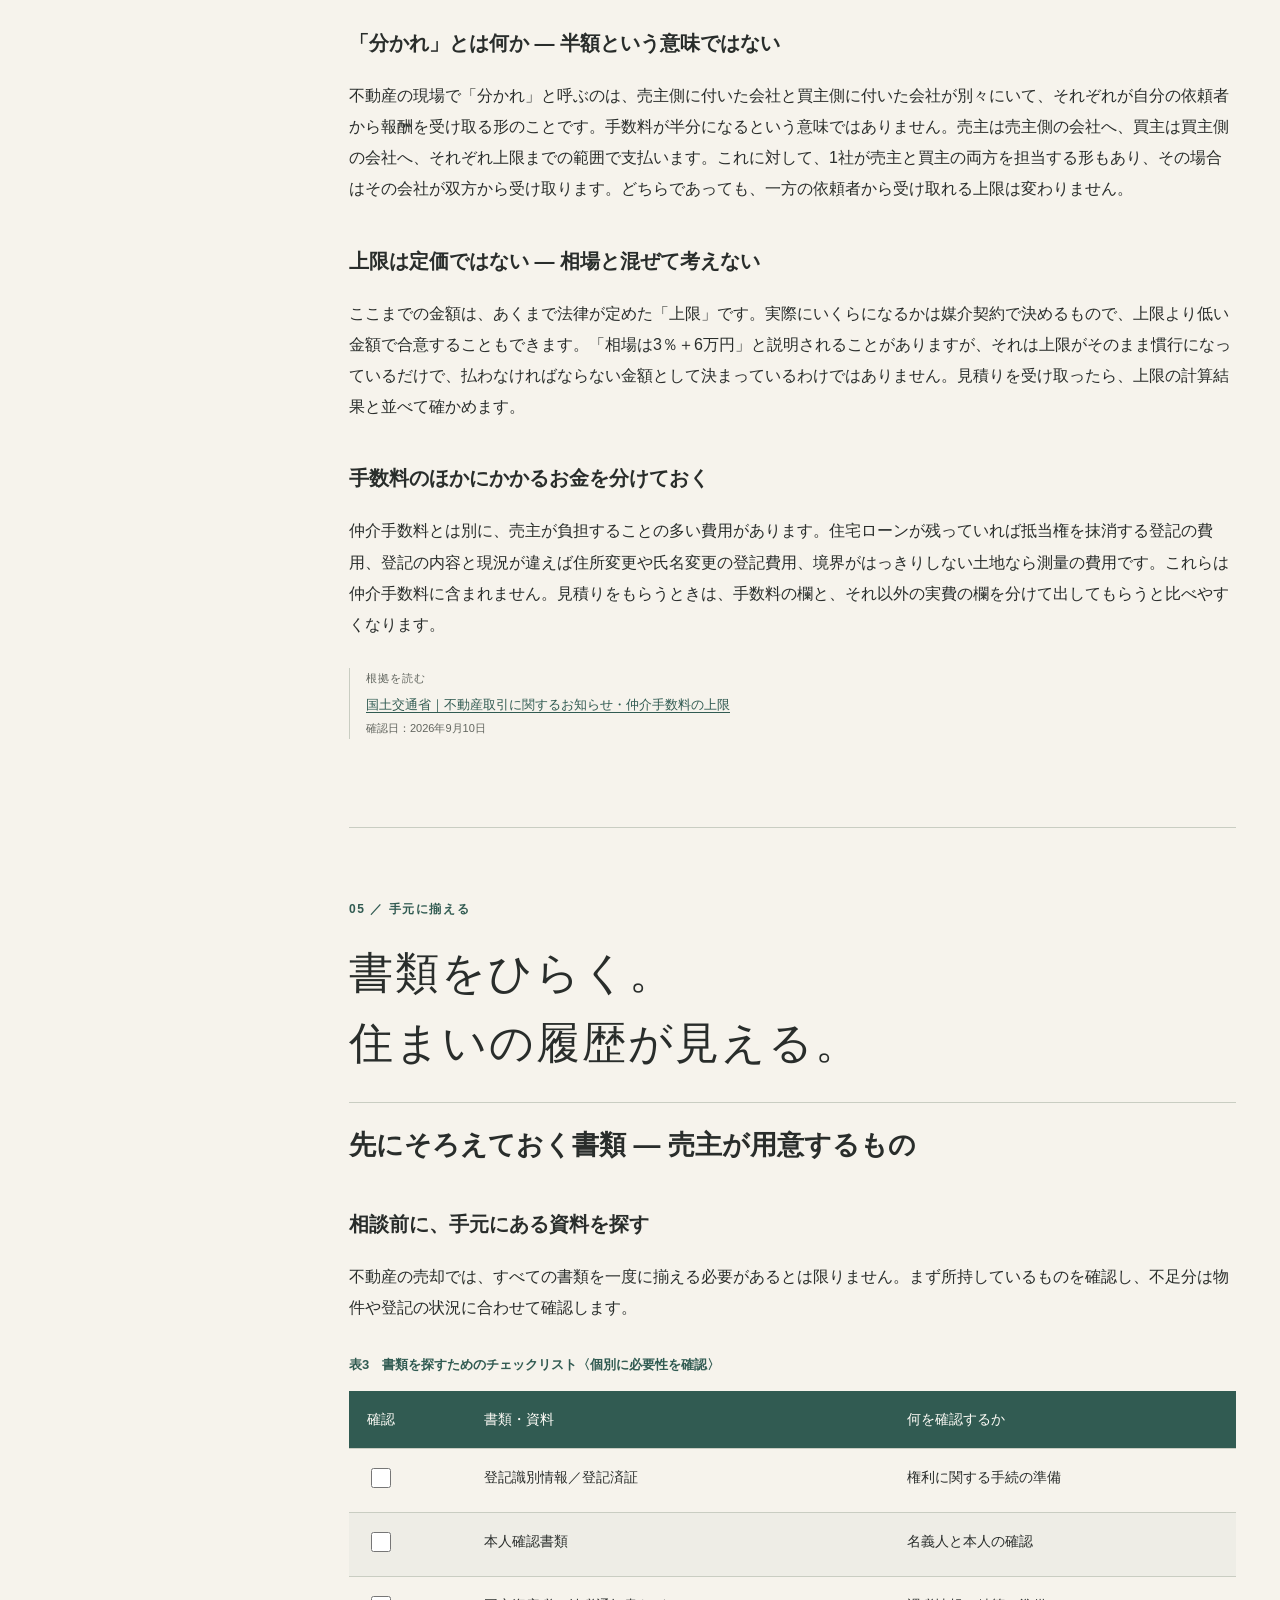
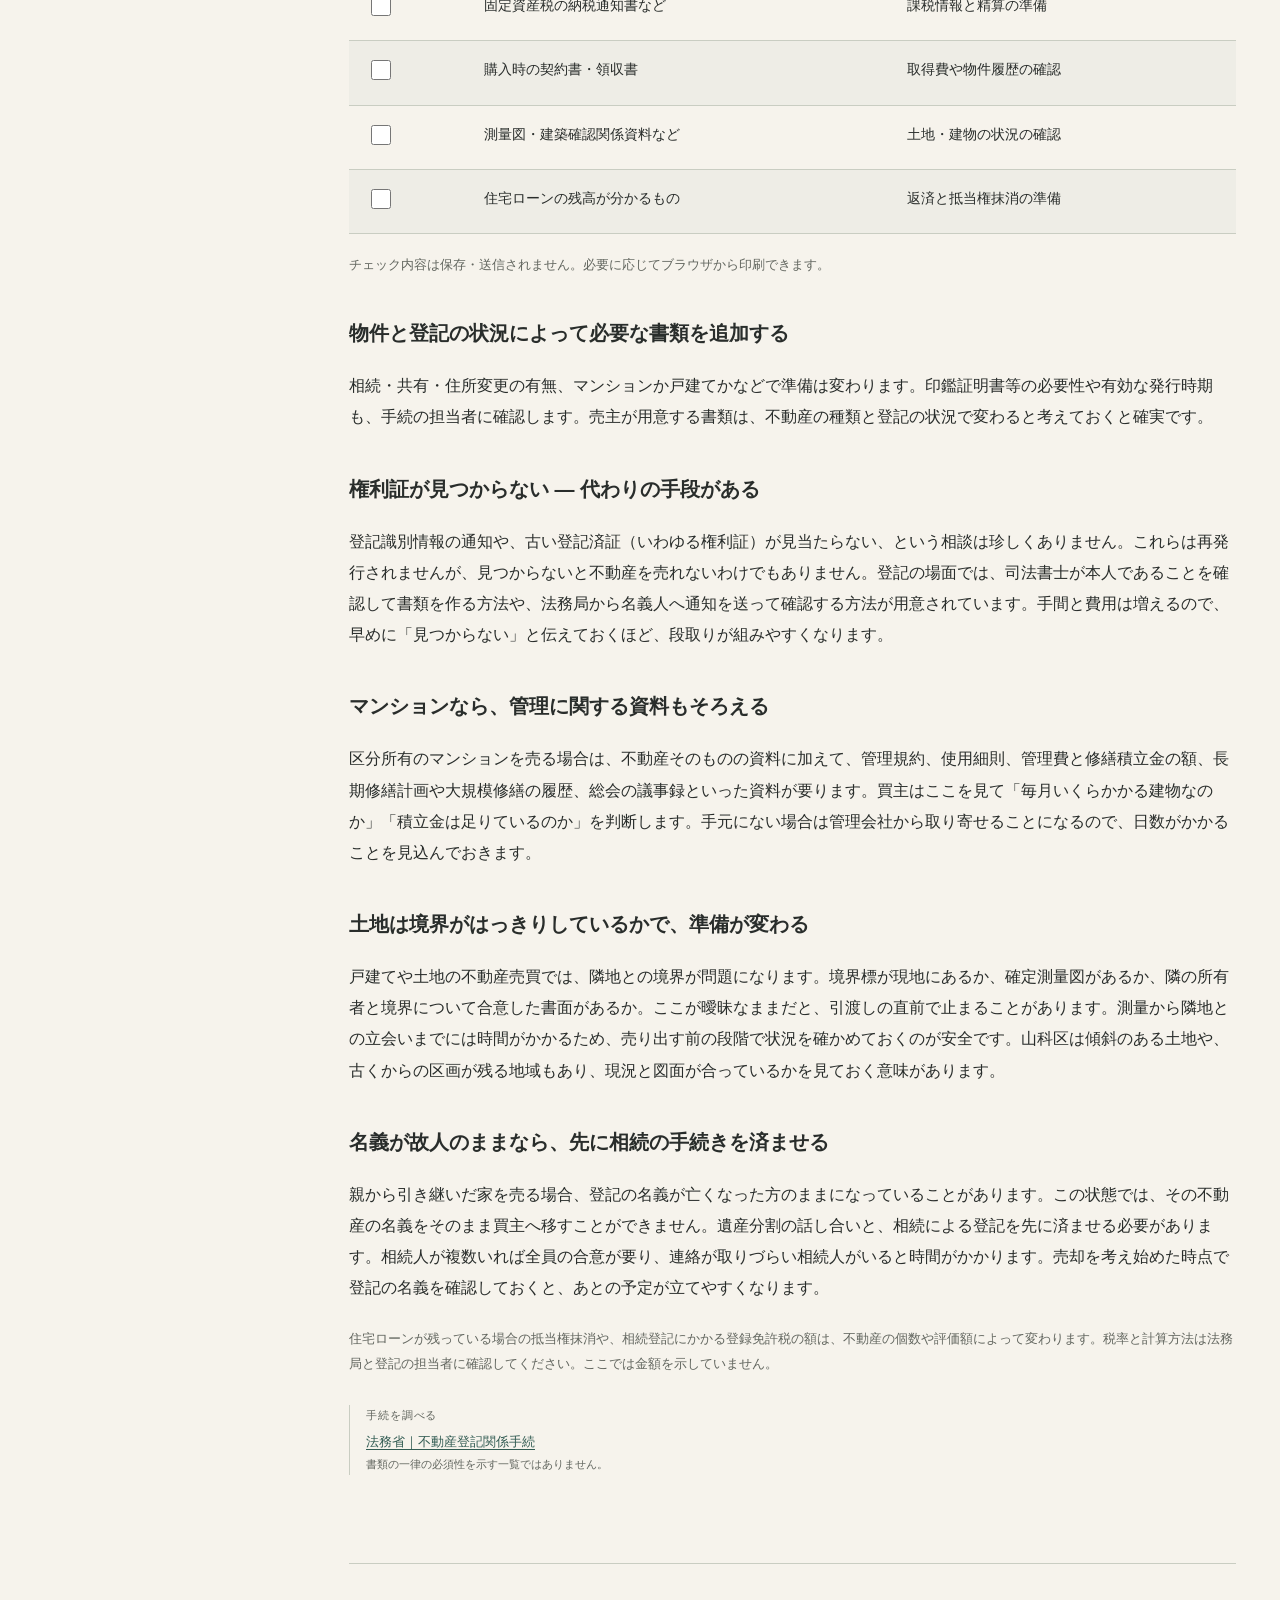
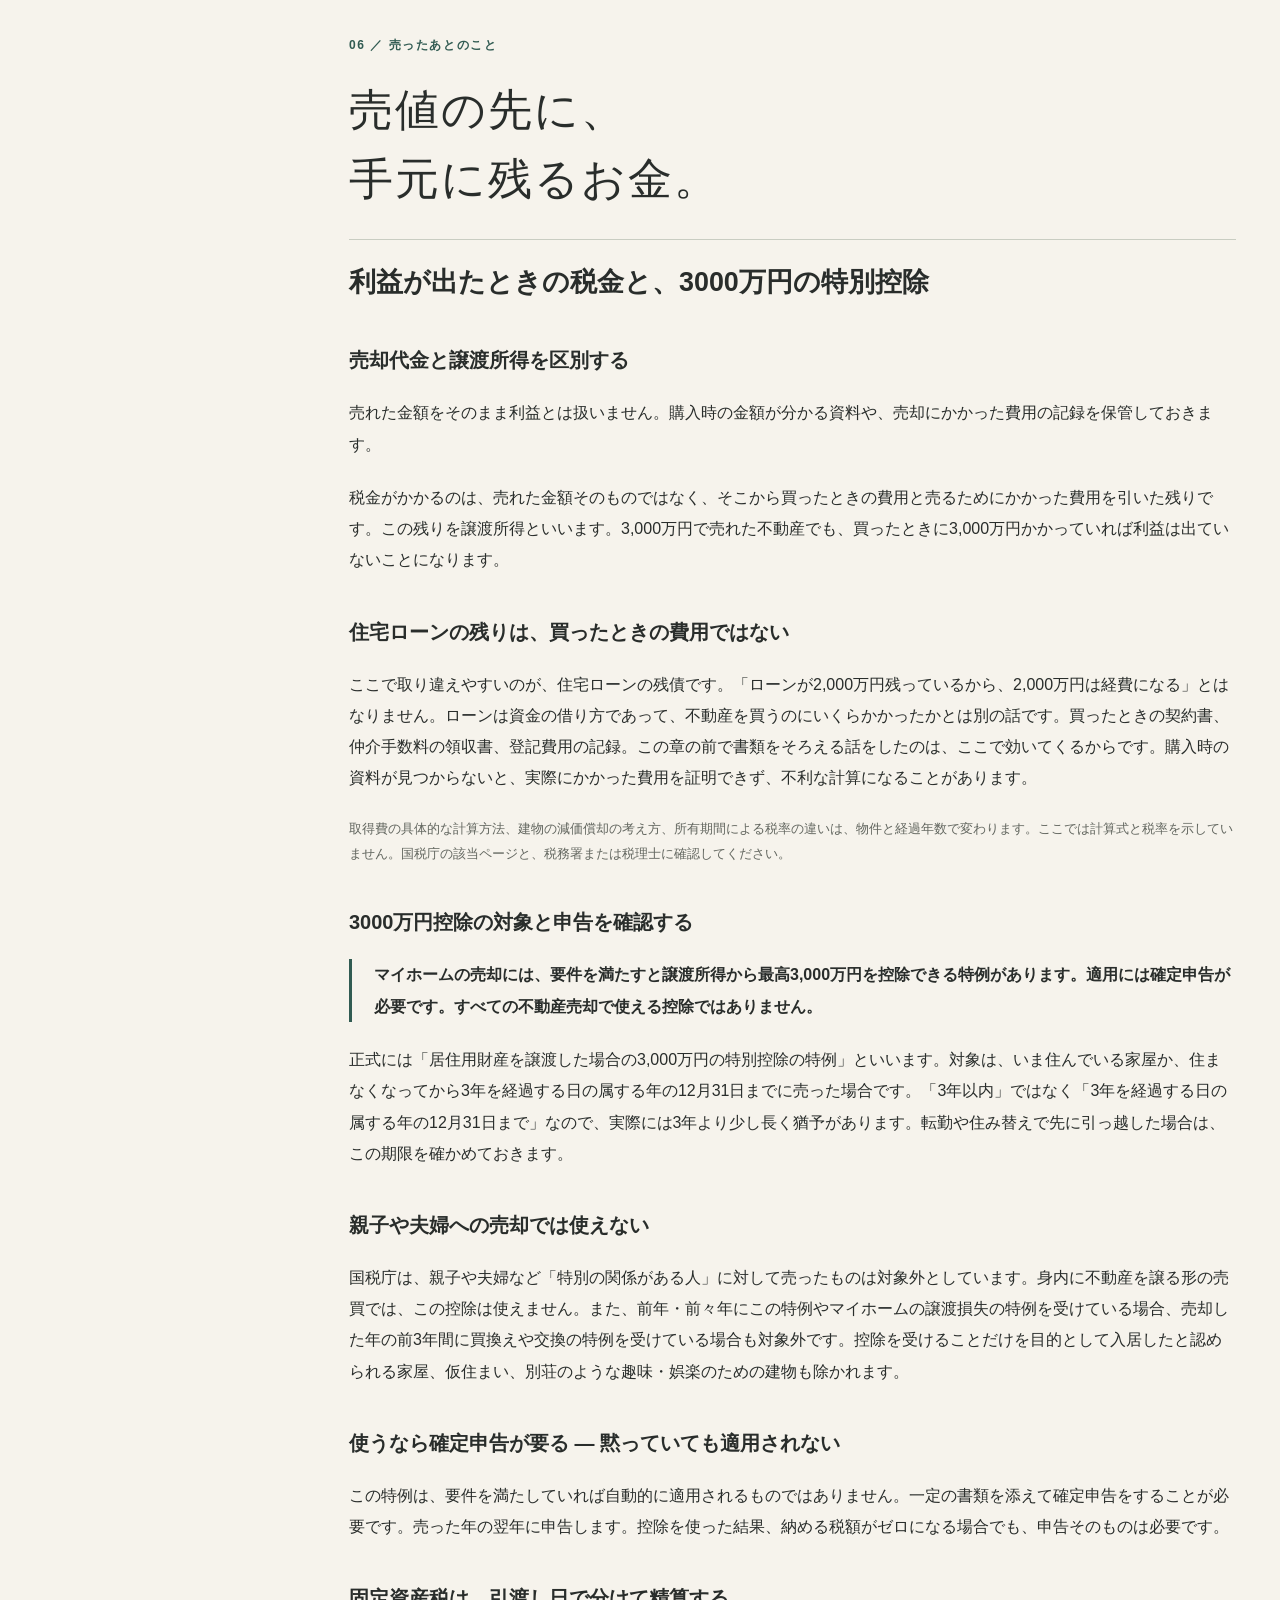
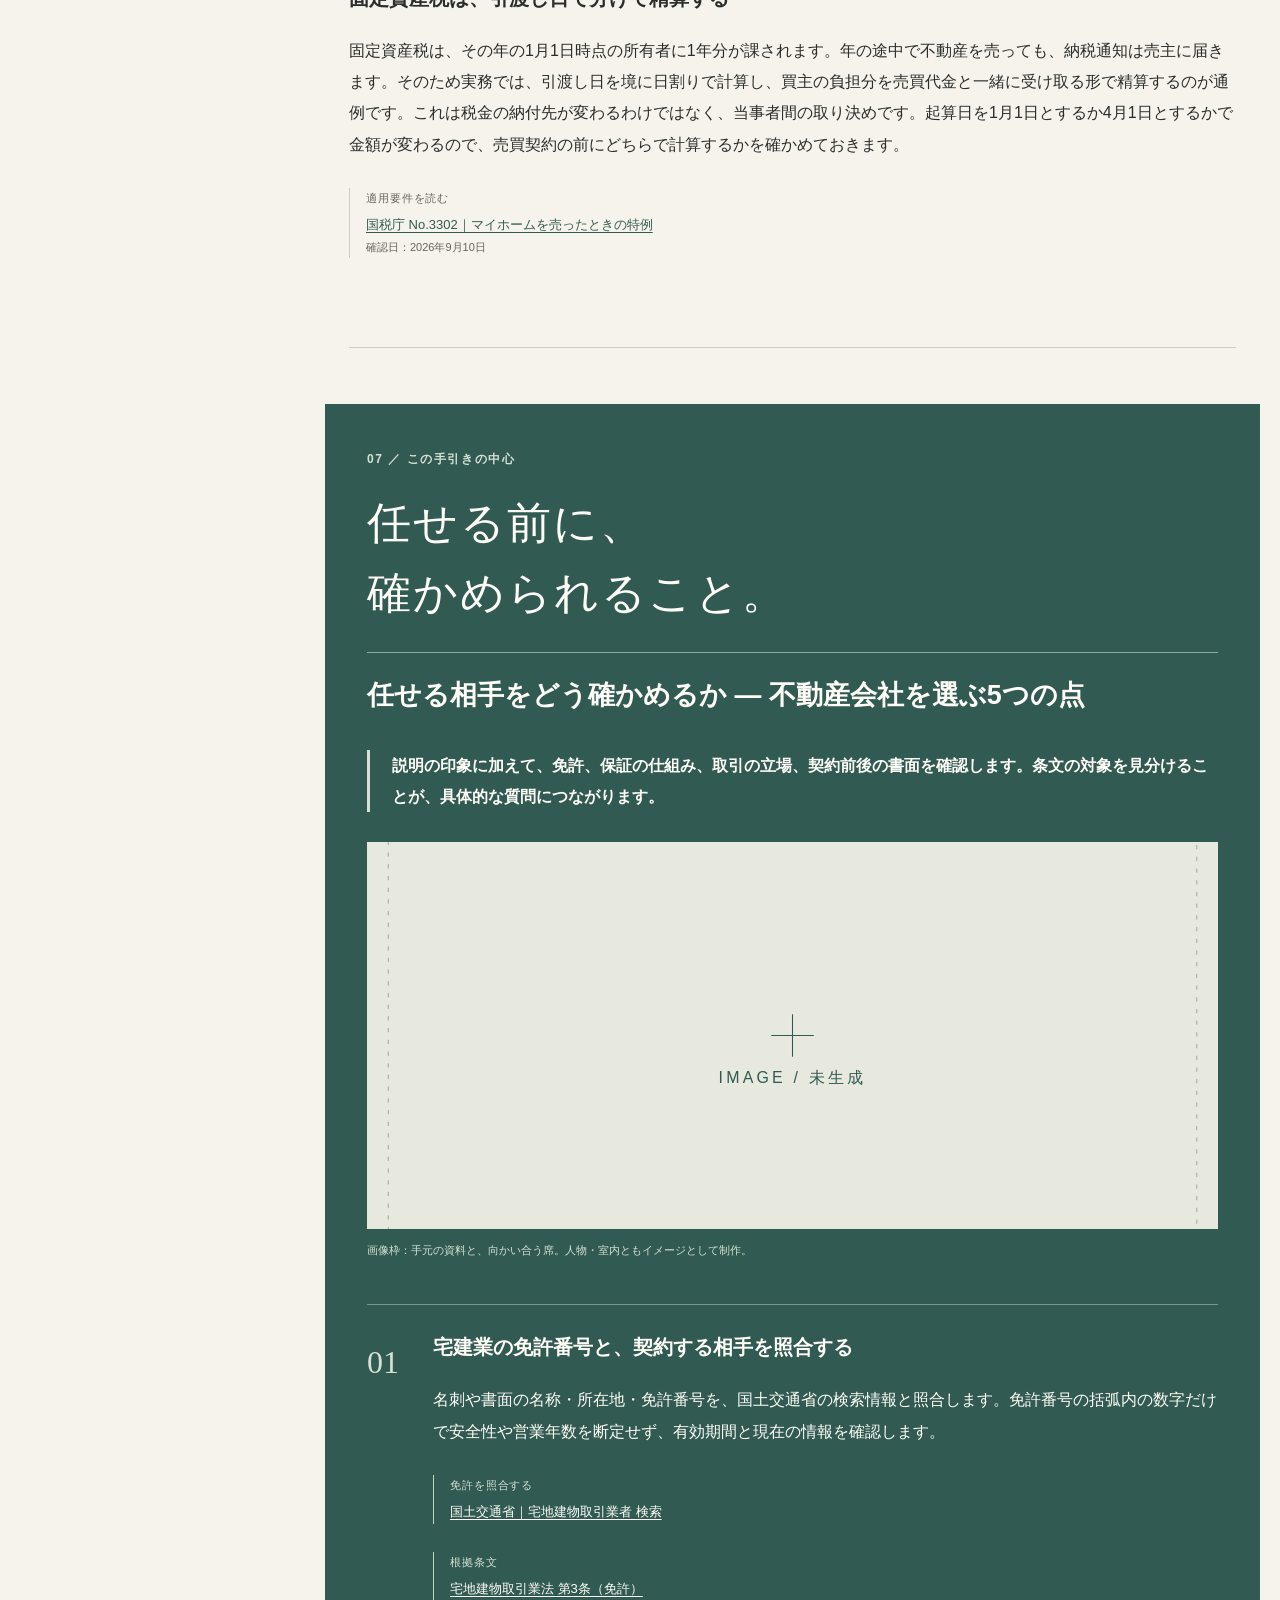
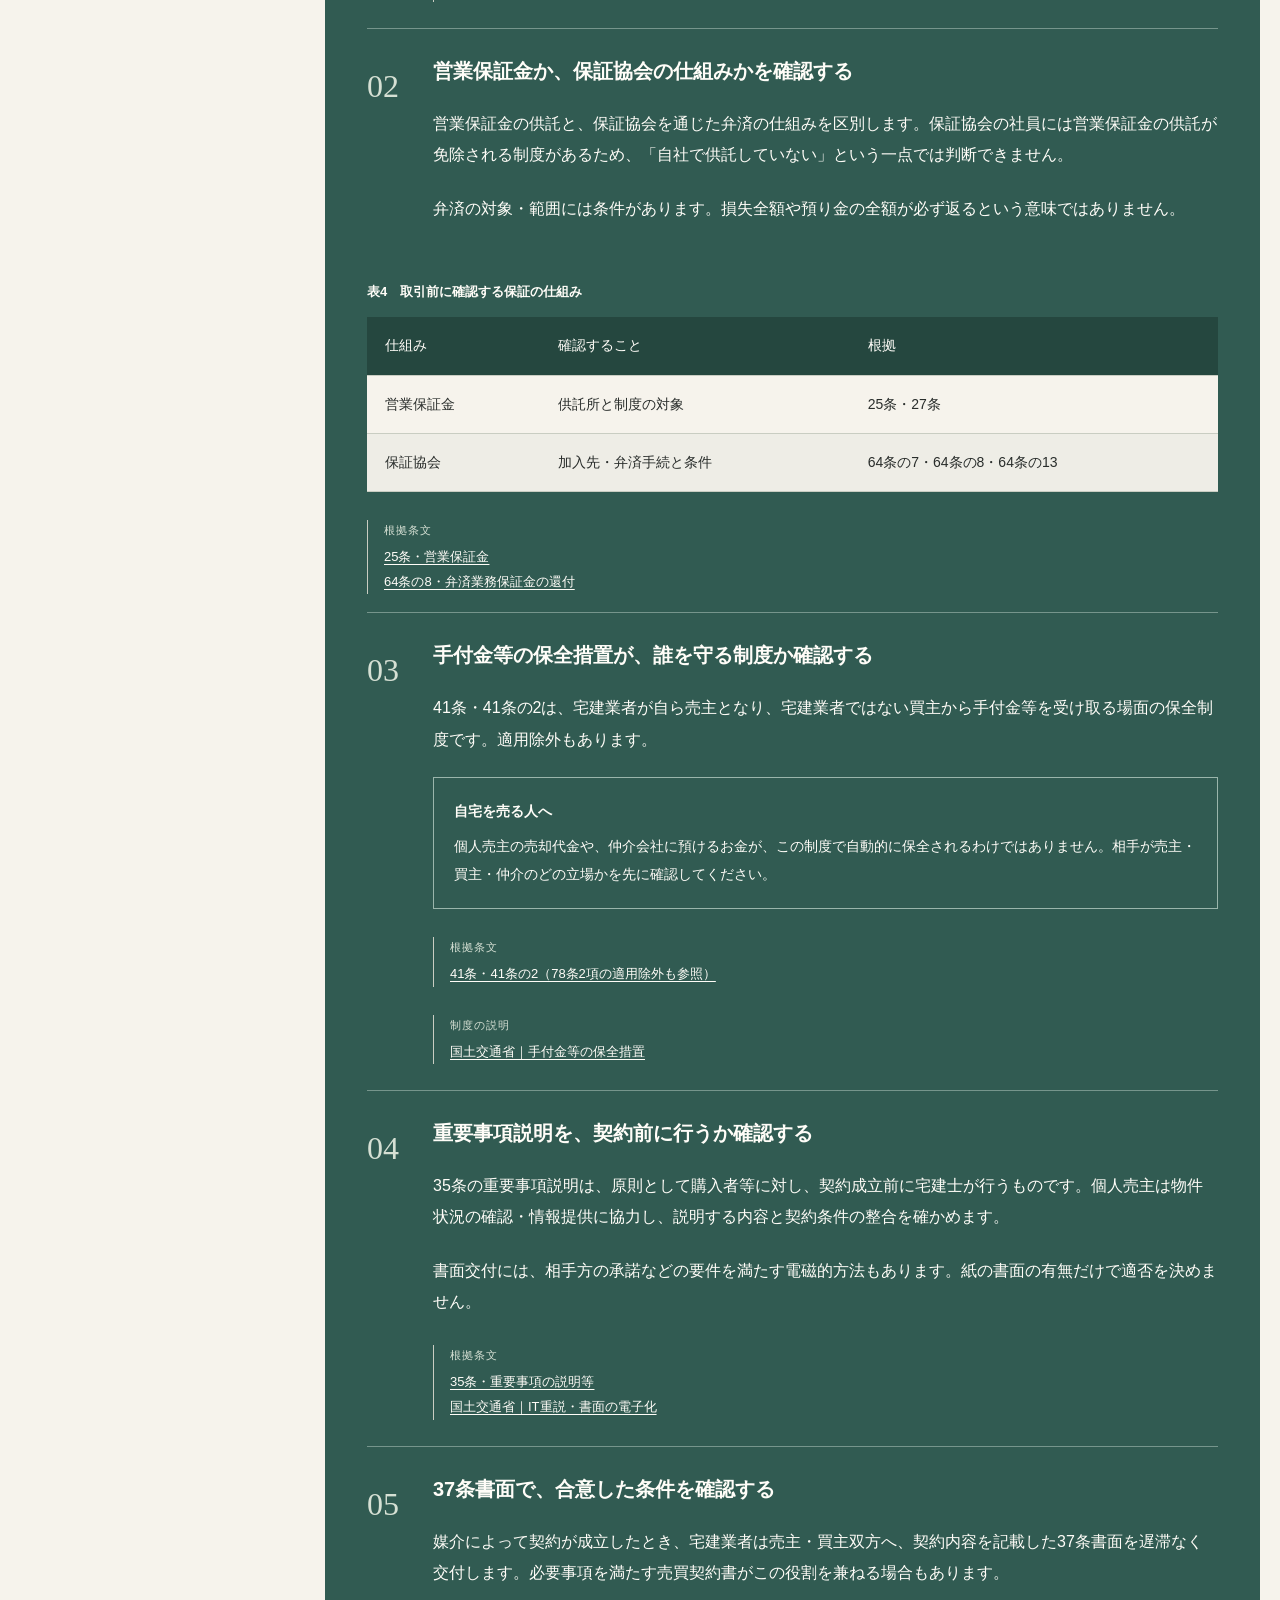
==== commit a5b7a60a: "バグ修正: ナビが各ページで違っていたのを7項目で全ページ統一、現在地はaria-currentで示す - 原因: 実装時に「現在地のリンクは除く」と勝手に判断した。設計(04_サイト構成とナビ.md" ====
--- a/index.html
+++ b/index.html
@@ -15,7 +15,7 @@
   <header class="masthead wrap">
     <a class="wordmark" href="#top" aria-label="記事の先頭へ">山科<span>暮らしと、不動産。</span></a>
     <!-- サイト名は未確定。上は誌面の地域ラベルであり、屋号ではない。 -->
-    <nav aria-label="サイト内の案内"><a href="inshi/">印紙と税</a><a href="tesuryo/">仲介手数料</a><a href="shorui/">必要書類</a><a href="kaisha/">会社の選び方</a><a href="chika/">山科の地価</a><a class="nav-cta" href="soudan/">無料相談 <span aria-hidden="true">↗</span></a></nav>
+    <nav aria-label="サイト内の案内"><a href="./" aria-current="page">TOP</a><a href="inshi/">印紙と税</a><a href="tesuryo/">仲介手数料</a><a href="shorui/">必要書類</a><a href="kaisha/">会社の選び方</a><a href="chika/">山科の地価</a><a class="nav-cta" href="soudan/">無料相談 <span aria-hidden="true">↗</span></a></nav>
   </header>
   <main id="top">
     <article id="article">
--- a/誌面.css
+++ b/誌面.css
@@ -1,6 +1,6 @@
 @charset "UTF-8";
 :root{--paper:#F6F3EC;--ink:#292D2B;--green:#315B52;--red:#A84436;--muted:#62665F;--rule:#C9CDC2;--wash:#E7E9DF;--white:#FFFDF8;--serif:"Yu Mincho","Hiragino Mincho ProN","Noto Serif JP",serif;--sans:"Yu Gothic","Hiragino Kaku Gothic ProN","Meiryo",sans-serif}
-*{box-sizing:border-box}html{scroll-behavior:smooth;scroll-padding-top:24px}body{margin:0;background:var(--paper);color:var(--ink);font-family:var(--sans);font-size:16px;line-height:1.95;overflow-wrap:anywhere}a{color:var(--green);text-underline-offset:.25em;text-decoration-thickness:1px}a:hover{text-decoration-thickness:2px}a:focus-visible,button:focus-visible,input:focus-visible,[tabindex]:focus-visible{outline:3px solid var(--red);outline-offset:5px}img{display:block;width:100%;height:auto}figure{margin:0}p{margin:0 0 1.4em}h1,h2,h3{line-height:1.65;margin:0 0 1em;text-wrap:pretty}h1,h2,h3,p{word-break:normal}h1{font-size:clamp(21px,2.1vw,29px);font-weight:600}h2{font-size:clamp(21px,2.1vw,28px);font-weight:700}h3{font-size:20px;margin-top:2em}ol,ul{padding-left:1.4em}.wrap{width:min(1240px,calc(100% - 88px));margin-inline:auto}.skip{position:fixed;left:16px;top:-90px;background:var(--white);padding:12px;z-index:10}.skip:focus{top:10px}.draft-note{font-size:12px;letter-spacing:.03em;text-align:center;background:var(--wash);padding:7px 20px}.masthead{display:flex;justify-content:space-between;align-items:center;gap:24px;padding-block:25px;border-bottom:1px solid var(--ink)}.wordmark{text-decoration:none;color:var(--ink);font-family:var(--serif);font-size:33px;letter-spacing:.14em;white-space:nowrap}.wordmark span{display:inline-block;font-family:var(--sans);font-size:12px;letter-spacing:.1em;border-left:1px solid var(--rule);padding-left:18px;margin-left:16px;vertical-align:middle}.masthead nav{display:flex;gap:25px;align-items:center;font-size:13px;font-weight:600}.masthead nav a{text-decoration:none}.masthead .nav-cta{color:var(--red);border-bottom:1px solid var(--red);padding-block:5px}.cover{display:grid;grid-template-columns:1.05fr 1fr;align-items:center;gap:48px;padding-block:70px 86px}.eyebrow,.kicker{font-size:12px;font-weight:700;letter-spacing:.13em;color:var(--green)}.cover .eyebrow{margin-bottom:30px}.display-copy{font-family:var(--serif);font-size:clamp(42px,5.3vw,70px);line-height:1.48;letter-spacing:.055em;margin:0 0 35px;font-weight:500}.lead{font-size:15px;line-height:2.15;color:var(--muted)}.cover-meta{font-size:12px;margin-top:34px;margin-bottom:0}.cover-meta span{padding-inline:14px;color:var(--red)}.image-slot{position:relative}.cover-image{align-self:stretch;display:flex;flex-direction:column;min-height:490px}.cover-image img{flex:1;min-height:0;object-fit:cover;border-radius:48% 48% 0 0}.image-label{position:absolute;right:-17px;top:37%;writing-mode:vertical-rl;font-size:12px;letter-spacing:.2em;background:var(--paper);padding:18px 8px}figcaption{font-size:11px;line-height:1.8;color:var(--muted);margin-top:12px}.reading-layout{display:grid;grid-template-columns:235px minmax(0,1fr);gap:70px;align-items:start;border-top:1px solid var(--ink);padding-top:50px}.contents{position:sticky;top:28px;padding-right:20px}.contents ol{list-style:none;counter-reset:chapter;padding:0;margin:18px 0 30px}.contents li{counter-increment:chapter;border-top:1px solid var(--rule);padding-block:12px;font-size:13px}.contents a{display:flex;gap:14px;text-decoration:none;color:var(--ink)}.contents a::before{content:counter(chapter,decimal-leading-zero);color:var(--muted);font-size:11px;padding-top:2px}.contents .contents-core a,.contents .contents-core a::before{color:var(--red);font-weight:700}.aside-note{font-size:12px;color:var(--muted)}.article-body{min-width:0}.chapter{padding:14px 0 70px;margin-bottom:56px;border-bottom:1px solid var(--rule);scroll-margin-top:24px}.chapter-heading{margin-bottom:32px}.chapter-copy{font-family:var(--serif);font-size:clamp(31px,3.4vw,44px);line-height:1.6;letter-spacing:.045em;margin:18px 0 24px}.chapter-heading h2{padding-top:20px;border-top:1px solid var(--rule)}.answer{border-left:3px solid var(--green);padding-left:22px;font-weight:600}.small{font-size:13px;color:var(--muted)}.flow-list{list-style:none;counter-reset:step;padding:0;margin:30px 0}.flow-list li{counter-increment:step;display:grid;grid-template-columns:35px 175px 1fr;gap:10px;border-top:1px solid var(--rule);padding:18px 0;align-items:baseline}.flow-list li::before{content:counter(step,decimal-leading-zero);color:var(--red);font-size:13px}.flow-list span{font-size:14px;color:var(--muted)}.table-scroll{overflow-x:auto;max-width:100%;margin:30px 0 18px;overscroll-behavior-x:contain}table{border-collapse:collapse;width:100%;min-width:480px;font-size:14px;line-height:1.8;text-align:left}caption{text-align:left;font-size:13px;font-weight:700;color:var(--green);padding-bottom:14px}th,td{border-bottom:1px solid var(--rule);padding:16px 18px;vertical-align:top}thead{background:var(--green);color:var(--white)}thead th{font-weight:500}tbody th{font-weight:500}tbody tr:nth-child(even){background:rgba(49,91,82,.04)}.check-table input{width:20px;height:20px;accent-color:var(--green);cursor:pointer}.source{border-left:1px solid var(--rule);padding-left:16px;font-size:13px;line-height:1.9;margin-top:28px}.source span{display:block;color:var(--muted);font-size:11px;letter-spacing:.08em;margin-bottom:4px}.source a{display:block}.source small{display:block;color:var(--muted);font-size:11px}.formula{background:var(--wash);padding:25px 28px;margin:30px 0}.formula>span{font-size:12px;color:var(--green)}.formula p{font-size:clamp(19px,2vw,24px);font-weight:600;margin:.5em 0}.formula small{font-size:12px;color:var(--muted)}.core-chapter{background:var(--green);color:var(--white);padding:44px 42px 36px;margin-left:-24px;margin-right:-24px;border:0}.core-chapter .kicker,.core-chapter .source span,.core-chapter .source small,.core-chapter figcaption{color:#D6E0D4}.core-chapter a{color:var(--white)}.core-chapter .chapter-heading h2{border-color:#8AABA1}.core-chapter .answer{border-color:#D6E0D4}.inset-image{margin:30px 0 44px}.inset-image img{aspect-ratio:2.2;object-fit:cover}.law-item{display:grid;grid-template-columns:46px minmax(0,1fr);gap:20px;padding:26px 0;border-top:1px solid #76958C}.law-number{font-family:var(--serif);font-size:32px;color:#D6E0D4;margin:0}.law-item h3{margin-top:0}.law-item p:last-child{margin-bottom:0}.core-chapter table{background:var(--paper);color:var(--ink);min-width:440px}.core-chapter caption{color:var(--white)}.core-chapter thead{background:#25473F}.scope-note{padding:20px;border:1px solid #9AB5AB;font-size:14px}.scope-note strong{display:block;margin-bottom:8px}.chapter-next{border-top:1px solid #76958C;padding-top:24px;font-size:14px}.chapter-next p{margin-bottom:6px}.chapter-next a{font-weight:700}.area-image{margin:32px 0}.area-image img{aspect-ratio:2.05;object-fit:cover}.faq-item{border-top:1px solid var(--rule);padding-block:20px}.faq-item h3{font-size:18px;margin-top:0}.faq-item h3::before{content:"Q.";color:var(--red);font-family:var(--serif);margin-right:12px}.faq-item p{margin-bottom:0}.closing-list li{margin-bottom:10px}.consultation{background:#EBE5D8;border-top:3px solid var(--red);padding:42px;margin:0 0 70px}.consultation-title{font-family:var(--serif);font-size:36px;line-height:1.6;letter-spacing:.04em}.cta{display:flex;justify-content:space-between;align-items:center;gap:30px;width:min(100%,370px);padding:19px 24px;border:0;background:var(--red);color:white;font:600 16px var(--sans);text-decoration:none;margin:26px 0 16px}.cta:disabled{cursor:not-allowed}.footer{border-top:1px solid var(--ink);padding-block:28px;display:flex;justify-content:space-between;gap:20px;font-size:12px}.footer p{margin:0}
+*{box-sizing:border-box}html{scroll-behavior:smooth;scroll-padding-top:24px}body{margin:0;background:var(--paper);color:var(--ink);font-family:var(--sans);font-size:16px;line-height:1.95;overflow-wrap:anywhere}a{color:var(--green);text-underline-offset:.25em;text-decoration-thickness:1px}a:hover{text-decoration-thickness:2px}a:focus-visible,button:focus-visible,input:focus-visible,[tabindex]:focus-visible{outline:3px solid var(--red);outline-offset:5px}img{display:block;width:100%;height:auto}figure{margin:0}p{margin:0 0 1.4em}h1,h2,h3{line-height:1.65;margin:0 0 1em;text-wrap:pretty}h1,h2,h3,p{word-break:normal}h1{font-size:clamp(21px,2.1vw,29px);font-weight:600}h2{font-size:clamp(21px,2.1vw,28px);font-weight:700}h3{font-size:20px;margin-top:2em}ol,ul{padding-left:1.4em}.wrap{width:min(1240px,calc(100% - 88px));margin-inline:auto}.skip{position:fixed;left:16px;top:-90px;background:var(--white);padding:12px;z-index:10}.skip:focus{top:10px}.draft-note{font-size:12px;letter-spacing:.03em;text-align:center;background:var(--wash);padding:7px 20px}.masthead{display:flex;justify-content:space-between;align-items:center;gap:24px;padding-block:25px;border-bottom:1px solid var(--ink)}.wordmark{text-decoration:none;color:var(--ink);font-family:var(--serif);font-size:33px;letter-spacing:.14em;white-space:nowrap}.wordmark span{display:inline-block;font-family:var(--sans);font-size:12px;letter-spacing:.1em;border-left:1px solid var(--rule);padding-left:18px;margin-left:16px;vertical-align:middle}.masthead nav{display:flex;gap:25px;align-items:center;font-size:13px;font-weight:600}.masthead nav a{text-decoration:none}.masthead .nav-cta{color:var(--red);border-bottom:1px solid var(--red);padding-block:5px}.masthead nav a[aria-current="page"]{color:var(--green);border-bottom:1px solid var(--green);padding-block:5px}.masthead nav a.nav-cta[aria-current="page"]{color:var(--red);border-color:var(--red)}.cover{display:grid;grid-template-columns:1.05fr 1fr;align-items:center;gap:48px;padding-block:70px 86px}.eyebrow,.kicker{font-size:12px;font-weight:700;letter-spacing:.13em;color:var(--green)}.cover .eyebrow{margin-bottom:30px}.display-copy{font-family:var(--serif);font-size:clamp(42px,5.3vw,70px);line-height:1.48;letter-spacing:.055em;margin:0 0 35px;font-weight:500}.lead{font-size:15px;line-height:2.15;color:var(--muted)}.cover-meta{font-size:12px;margin-top:34px;margin-bottom:0}.cover-meta span{padding-inline:14px;color:var(--red)}.image-slot{position:relative}.cover-image{align-self:stretch;display:flex;flex-direction:column;min-height:490px}.cover-image img{flex:1;min-height:0;object-fit:cover;border-radius:48% 48% 0 0}.image-label{position:absolute;right:-17px;top:37%;writing-mode:vertical-rl;font-size:12px;letter-spacing:.2em;background:var(--paper);padding:18px 8px}figcaption{font-size:11px;line-height:1.8;color:var(--muted);margin-top:12px}.reading-layout{display:grid;grid-template-columns:235px minmax(0,1fr);gap:70px;align-items:start;border-top:1px solid var(--ink);padding-top:50px}.contents{position:sticky;top:28px;padding-right:20px}.contents ol{list-style:none;counter-reset:chapter;padding:0;margin:18px 0 30px}.contents li{counter-increment:chapter;border-top:1px solid var(--rule);padding-block:12px;font-size:13px}.contents a{display:flex;gap:14px;text-decoration:none;color:var(--ink)}.contents a::before{content:counter(chapter,decimal-leading-zero);color:var(--muted);font-size:11px;padding-top:2px}.contents .contents-core a,.contents .contents-core a::before{color:var(--red);font-weight:700}.aside-note{font-size:12px;color:var(--muted)}.article-body{min-width:0}.chapter{padding:14px 0 70px;margin-bottom:56px;border-bottom:1px solid var(--rule);scroll-margin-top:24px}.chapter-heading{margin-bottom:32px}.chapter-copy{font-family:var(--serif);font-size:clamp(31px,3.4vw,44px);line-height:1.6;letter-spacing:.045em;margin:18px 0 24px}.chapter-heading h2{padding-top:20px;border-top:1px solid var(--rule)}.answer{border-left:3px solid var(--green);padding-left:22px;font-weight:600}.small{font-size:13px;color:var(--muted)}.flow-list{list-style:none;counter-reset:step;padding:0;margin:30px 0}.flow-list li{counter-increment:step;display:grid;grid-template-columns:35px 175px 1fr;gap:10px;border-top:1px solid var(--rule);padding:18px 0;align-items:baseline}.flow-list li::before{content:counter(step,decimal-leading-zero);color:var(--red);font-size:13px}.flow-list span{font-size:14px;color:var(--muted)}.table-scroll{overflow-x:auto;max-width:100%;margin:30px 0 18px;overscroll-behavior-x:contain}table{border-collapse:collapse;width:100%;min-width:480px;font-size:14px;line-height:1.8;text-align:left}caption{text-align:left;font-size:13px;font-weight:700;color:var(--green);padding-bottom:14px}th,td{border-bottom:1px solid var(--rule);padding:16px 18px;vertical-align:top}thead{background:var(--green);color:var(--white)}thead th{font-weight:500}tbody th{font-weight:500}tbody tr:nth-child(even){background:rgba(49,91,82,.04)}.check-table input{width:20px;height:20px;accent-color:var(--green);cursor:pointer}.source{border-left:1px solid var(--rule);padding-left:16px;font-size:13px;line-height:1.9;margin-top:28px}.source span{display:block;color:var(--muted);font-size:11px;letter-spacing:.08em;margin-bottom:4px}.source a{display:block}.source small{display:block;color:var(--muted);font-size:11px}.formula{background:var(--wash);padding:25px 28px;margin:30px 0}.formula>span{font-size:12px;color:var(--green)}.formula p{font-size:clamp(19px,2vw,24px);font-weight:600;margin:.5em 0}.formula small{font-size:12px;color:var(--muted)}.core-chapter{background:var(--green);color:var(--white);padding:44px 42px 36px;margin-left:-24px;margin-right:-24px;border:0}.core-chapter .kicker,.core-chapter .source span,.core-chapter .source small,.core-chapter figcaption{color:#D6E0D4}.core-chapter a{color:var(--white)}.core-chapter .chapter-heading h2{border-color:#8AABA1}.core-chapter .answer{border-color:#D6E0D4}.inset-image{margin:30px 0 44px}.inset-image img{aspect-ratio:2.2;object-fit:cover}.law-item{display:grid;grid-template-columns:46px minmax(0,1fr);gap:20px;padding:26px 0;border-top:1px solid #76958C}.law-number{font-family:var(--serif);font-size:32px;color:#D6E0D4;margin:0}.law-item h3{margin-top:0}.law-item p:last-child{margin-bottom:0}.core-chapter table{background:var(--paper);color:var(--ink);min-width:440px}.core-chapter caption{color:var(--white)}.core-chapter thead{background:#25473F}.scope-note{padding:20px;border:1px solid #9AB5AB;font-size:14px}.scope-note strong{display:block;margin-bottom:8px}.chapter-next{border-top:1px solid #76958C;padding-top:24px;font-size:14px}.chapter-next p{margin-bottom:6px}.chapter-next a{font-weight:700}.area-image{margin:32px 0}.area-image img{aspect-ratio:2.05;object-fit:cover}.faq-item{border-top:1px solid var(--rule);padding-block:20px}.faq-item h3{font-size:18px;margin-top:0}.faq-item h3::before{content:"Q.";color:var(--red);font-family:var(--serif);margin-right:12px}.faq-item p{margin-bottom:0}.closing-list li{margin-bottom:10px}.consultation{background:#EBE5D8;border-top:3px solid var(--red);padding:42px;margin:0 0 70px}.consultation-title{font-family:var(--serif);font-size:36px;line-height:1.6;letter-spacing:.04em}.cta{display:flex;justify-content:space-between;align-items:center;gap:30px;width:min(100%,370px);padding:19px 24px;border:0;background:var(--red);color:white;font:600 16px var(--sans);text-decoration:none;margin:26px 0 16px}.cta:disabled{cursor:not-allowed}.footer{border-top:1px solid var(--ink);padding-block:28px;display:flex;justify-content:space-between;gap:20px;font-size:12px}.footer p{margin:0}
 @media(min-width:1500px){.wrap{width:1240px}}
 @media(max-width:1050px){.wrap{width:calc(100% - 48px)}.cover{gap:28px;padding-top:45px}.cover-image{min-height:430px}.reading-layout{grid-template-columns:190px minmax(0,1fr);gap:34px}.masthead nav{gap:14px}.wordmark span{display:block;border:0;padding:0;margin:0;font-size:10px}.core-chapter{margin-inline:0;padding:28px}.flow-list li{grid-template-columns:30px 1fr}.flow-list span{grid-column:2}}
 @media(max-width:760px){body{font-size:16px}.wrap{width:calc(100% - 36px)}.masthead{padding-block:18px;align-items:center}.wordmark{font-size:28px}.masthead nav a:not(.nav-cta){display:none}.masthead nav{font-size:12px}.cover{grid-template-columns:1fr;padding-block:38px 44px;gap:28px}.cover .eyebrow{font-size:11px;margin-bottom:22px}.display-copy{font-size:clamp(38px,9.7vw,60px);margin-bottom:24px}.cover h1{font-size:21px}.desktop-break{display:none}.lead{font-size:14px}.cover-meta{margin-top:20px}.cover-image{min-height:0}.cover-image img{height:330px;flex:none;border-radius:40% 40% 0 0}.image-label{right:-8px}.reading-layout{display:block;padding-top:28px}.contents{position:static;padding:0;margin-bottom:38px}.contents ol{columns:2;column-gap:20px;margin-bottom:18px}.contents li{break-inside:avoid;font-size:12px;padding-block:10px}.contents a{gap:8px}.aside-note{display:none}.chapter{padding-bottom:40px;margin-bottom:36px}.chapter-copy{font-size:32px}.chapter-heading h2{font-size:22px}.chapter-heading{margin-bottom:24px}h3{font-size:19px}.answer{padding-left:16px}.formula{padding:20px}.core-chapter{padding:30px 20px;margin-inline:-8px}.core-chapter .chapter-copy{font-size:32px}.law-item{grid-template-columns:29px minmax(0,1fr);gap:12px}.law-number{font-size:25px}.scope-note{padding:15px}.consultation{padding:30px 22px}.consultation-title{font-size:30px}.footer{align-items:center}.table-scroll{background:linear-gradient(90deg,transparent 95%,rgba(41,45,43,.08))}}
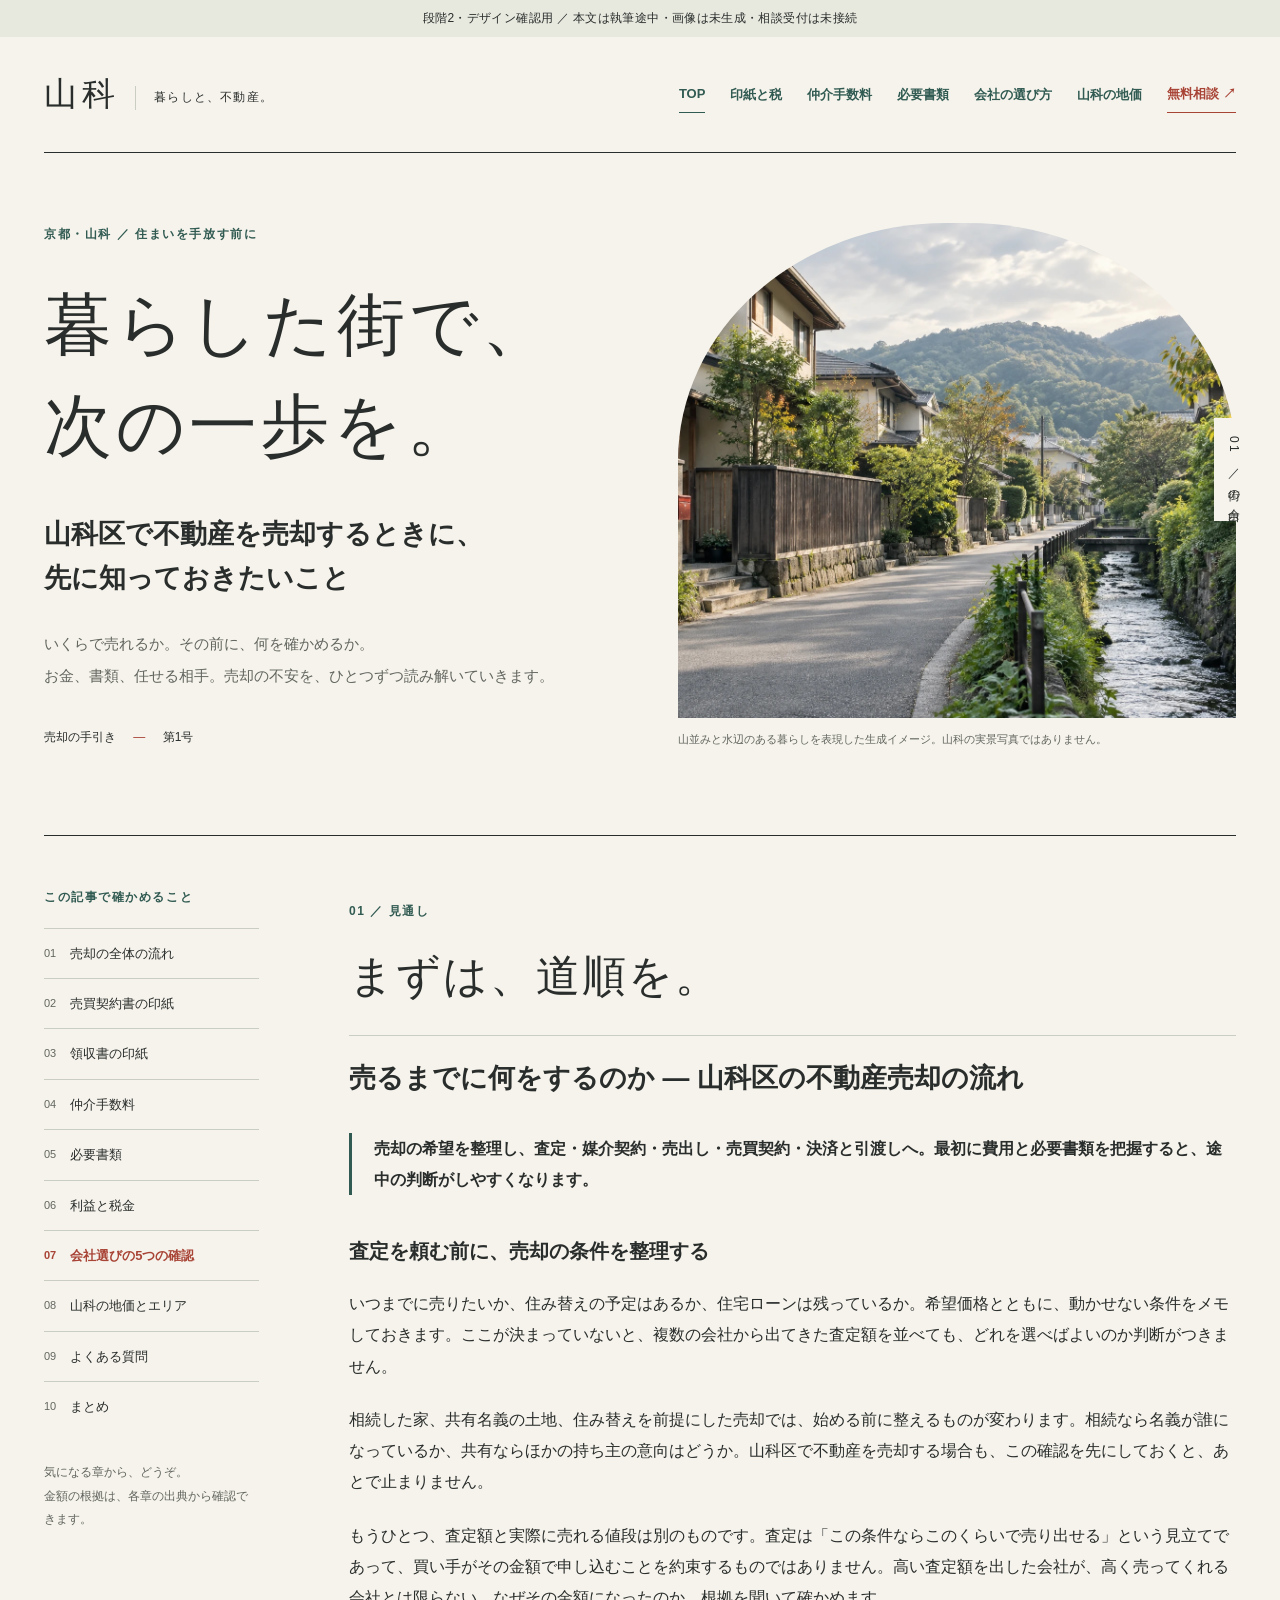
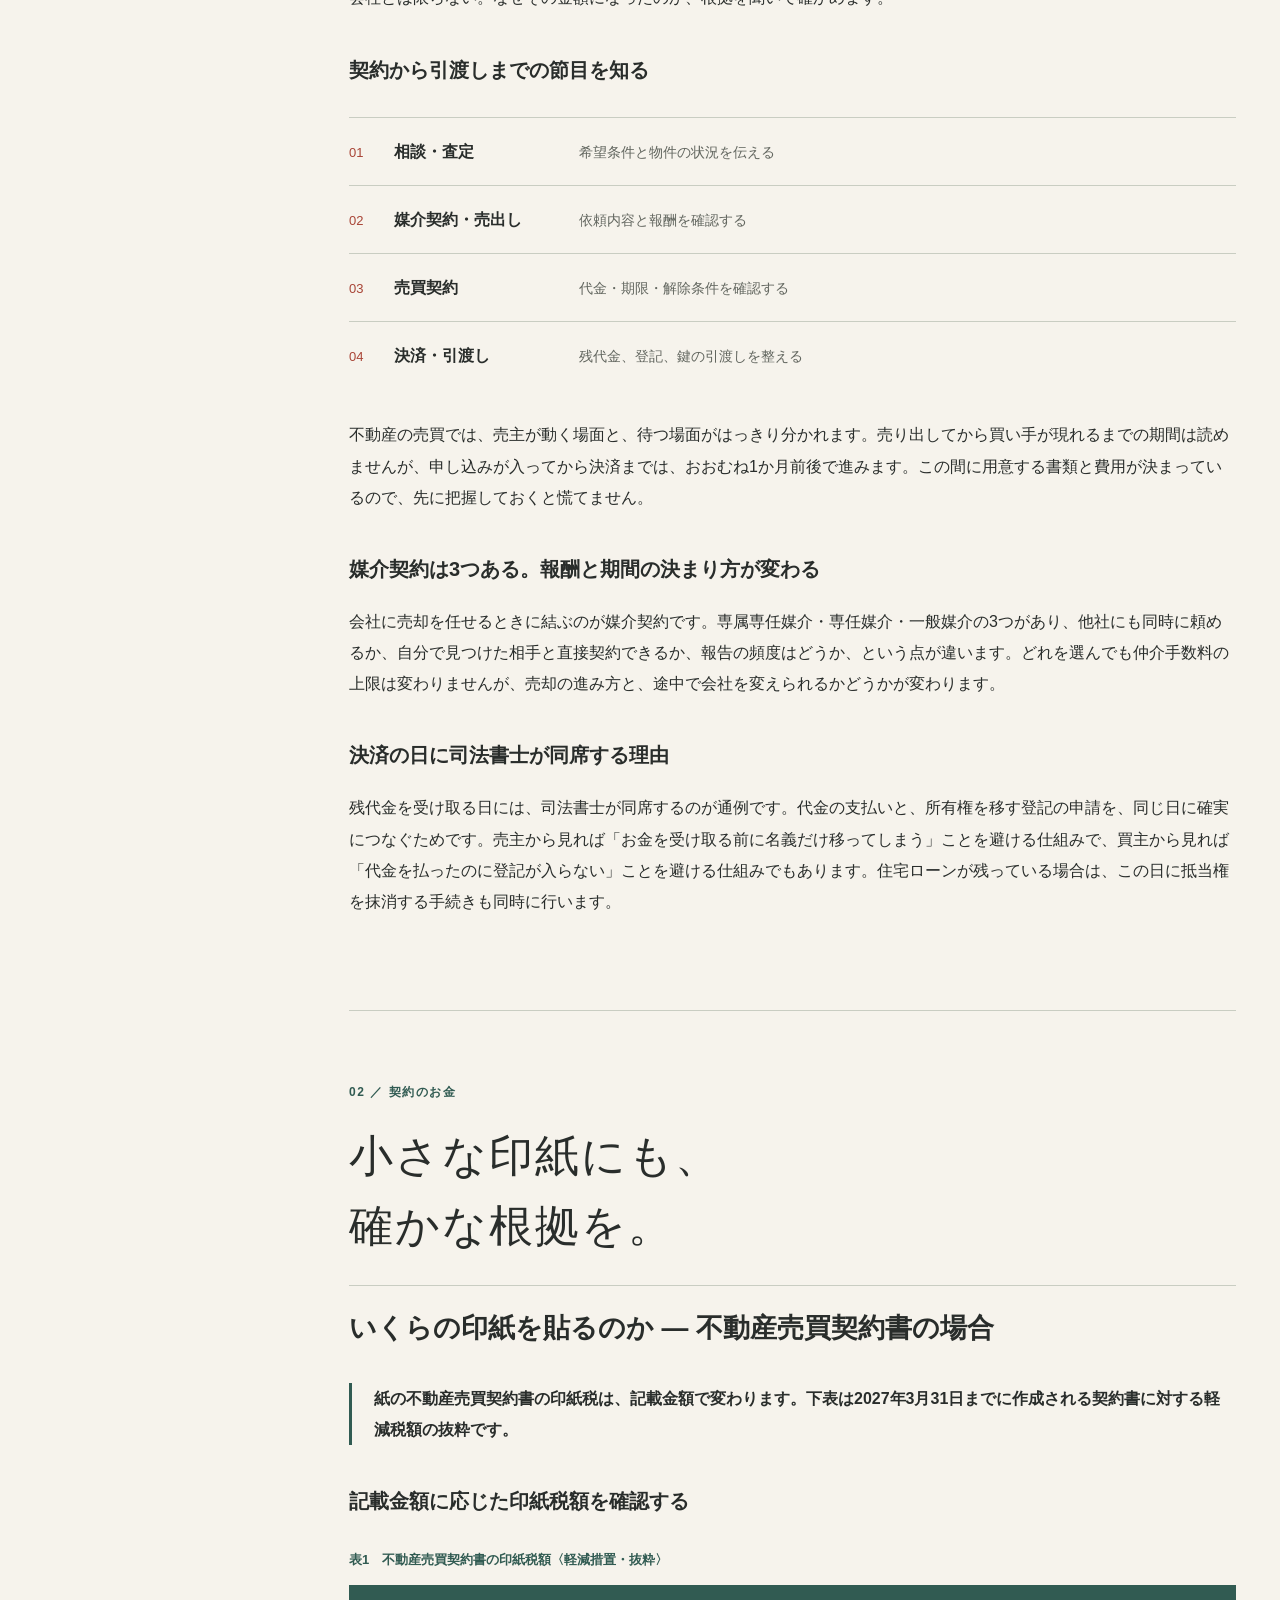
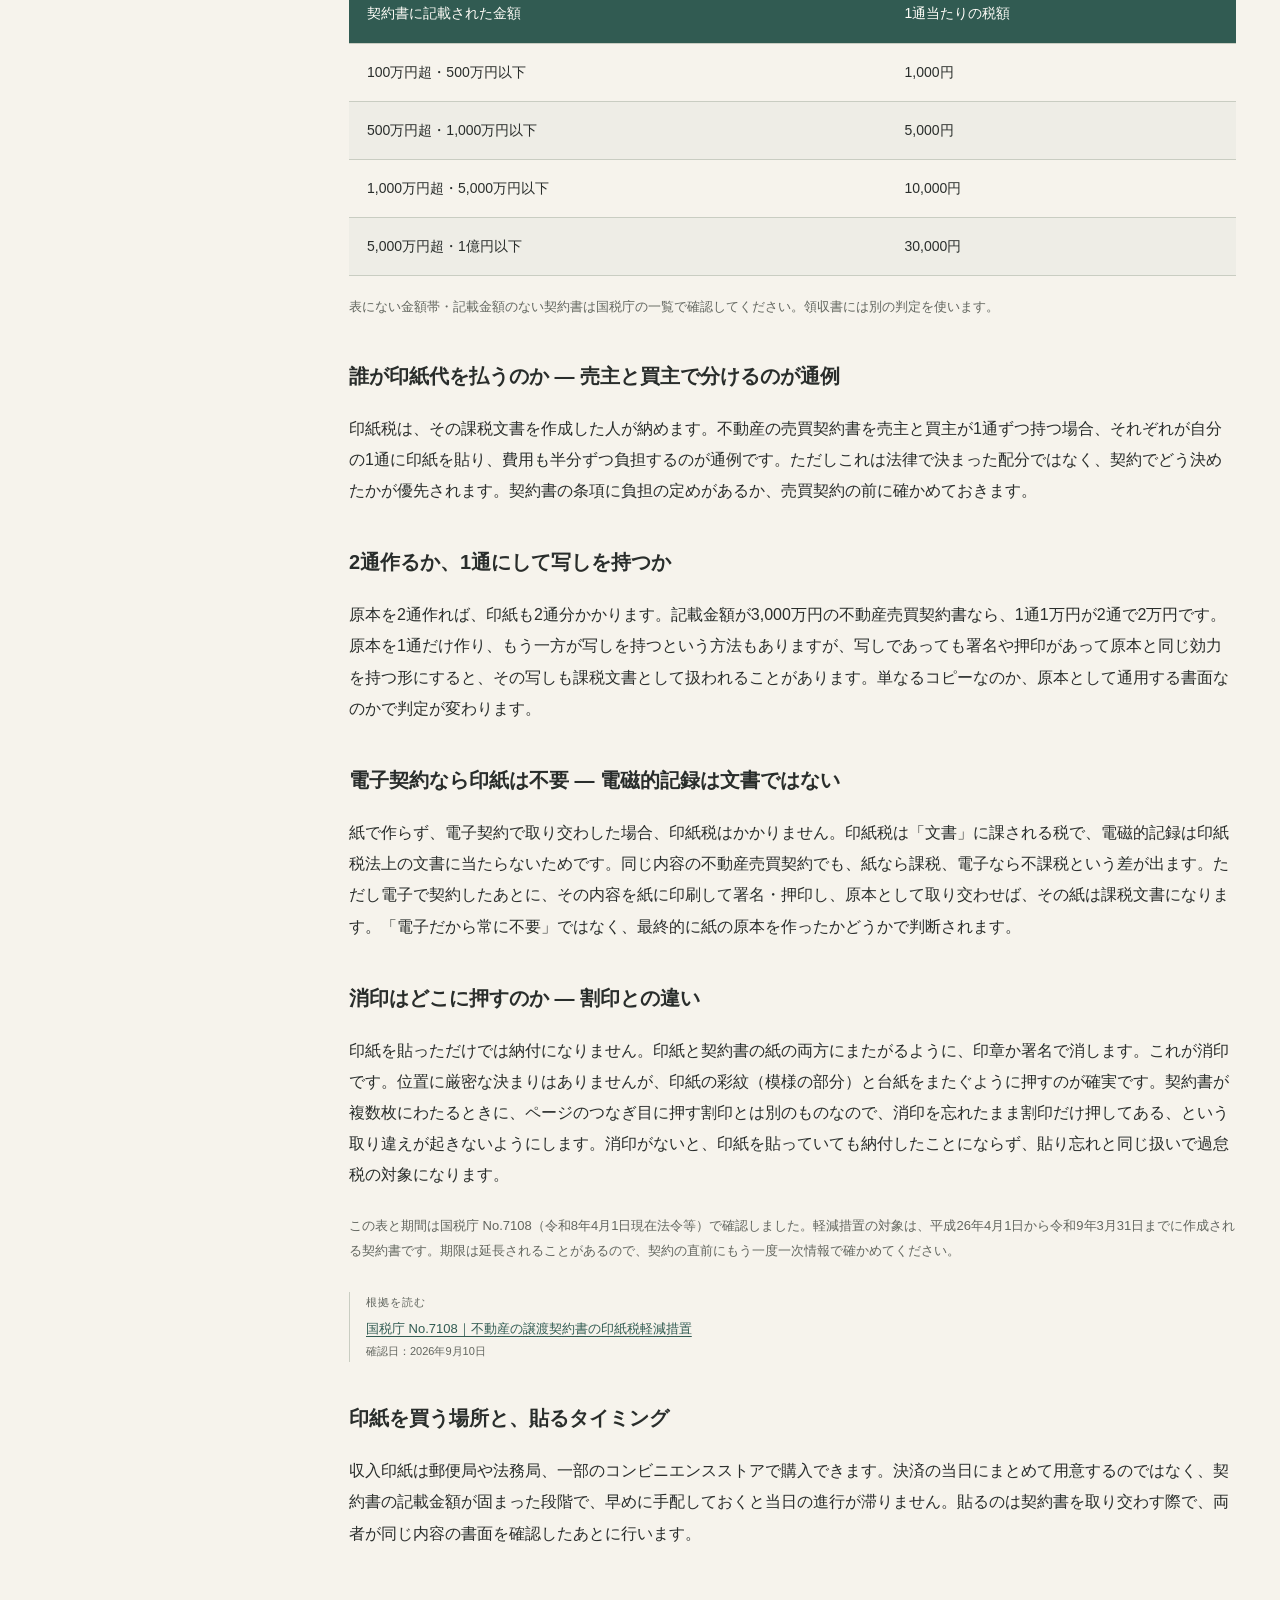
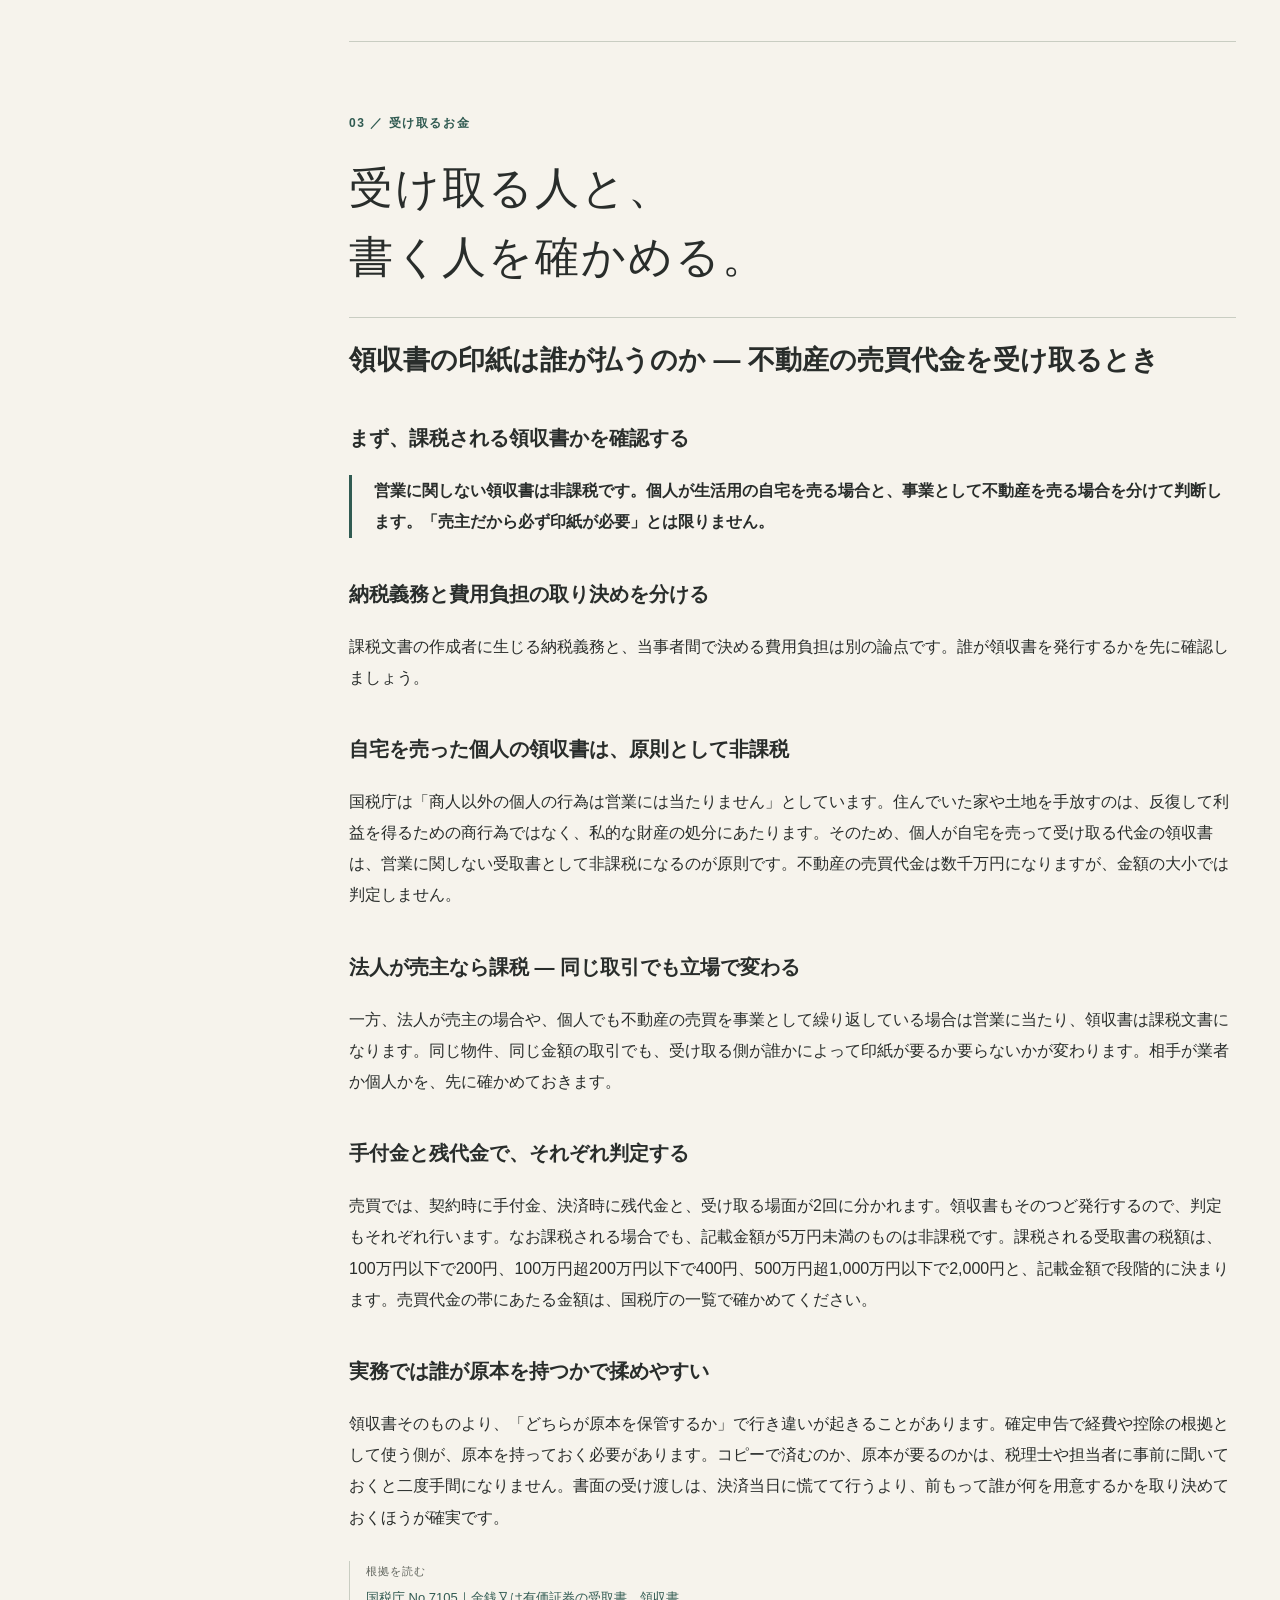
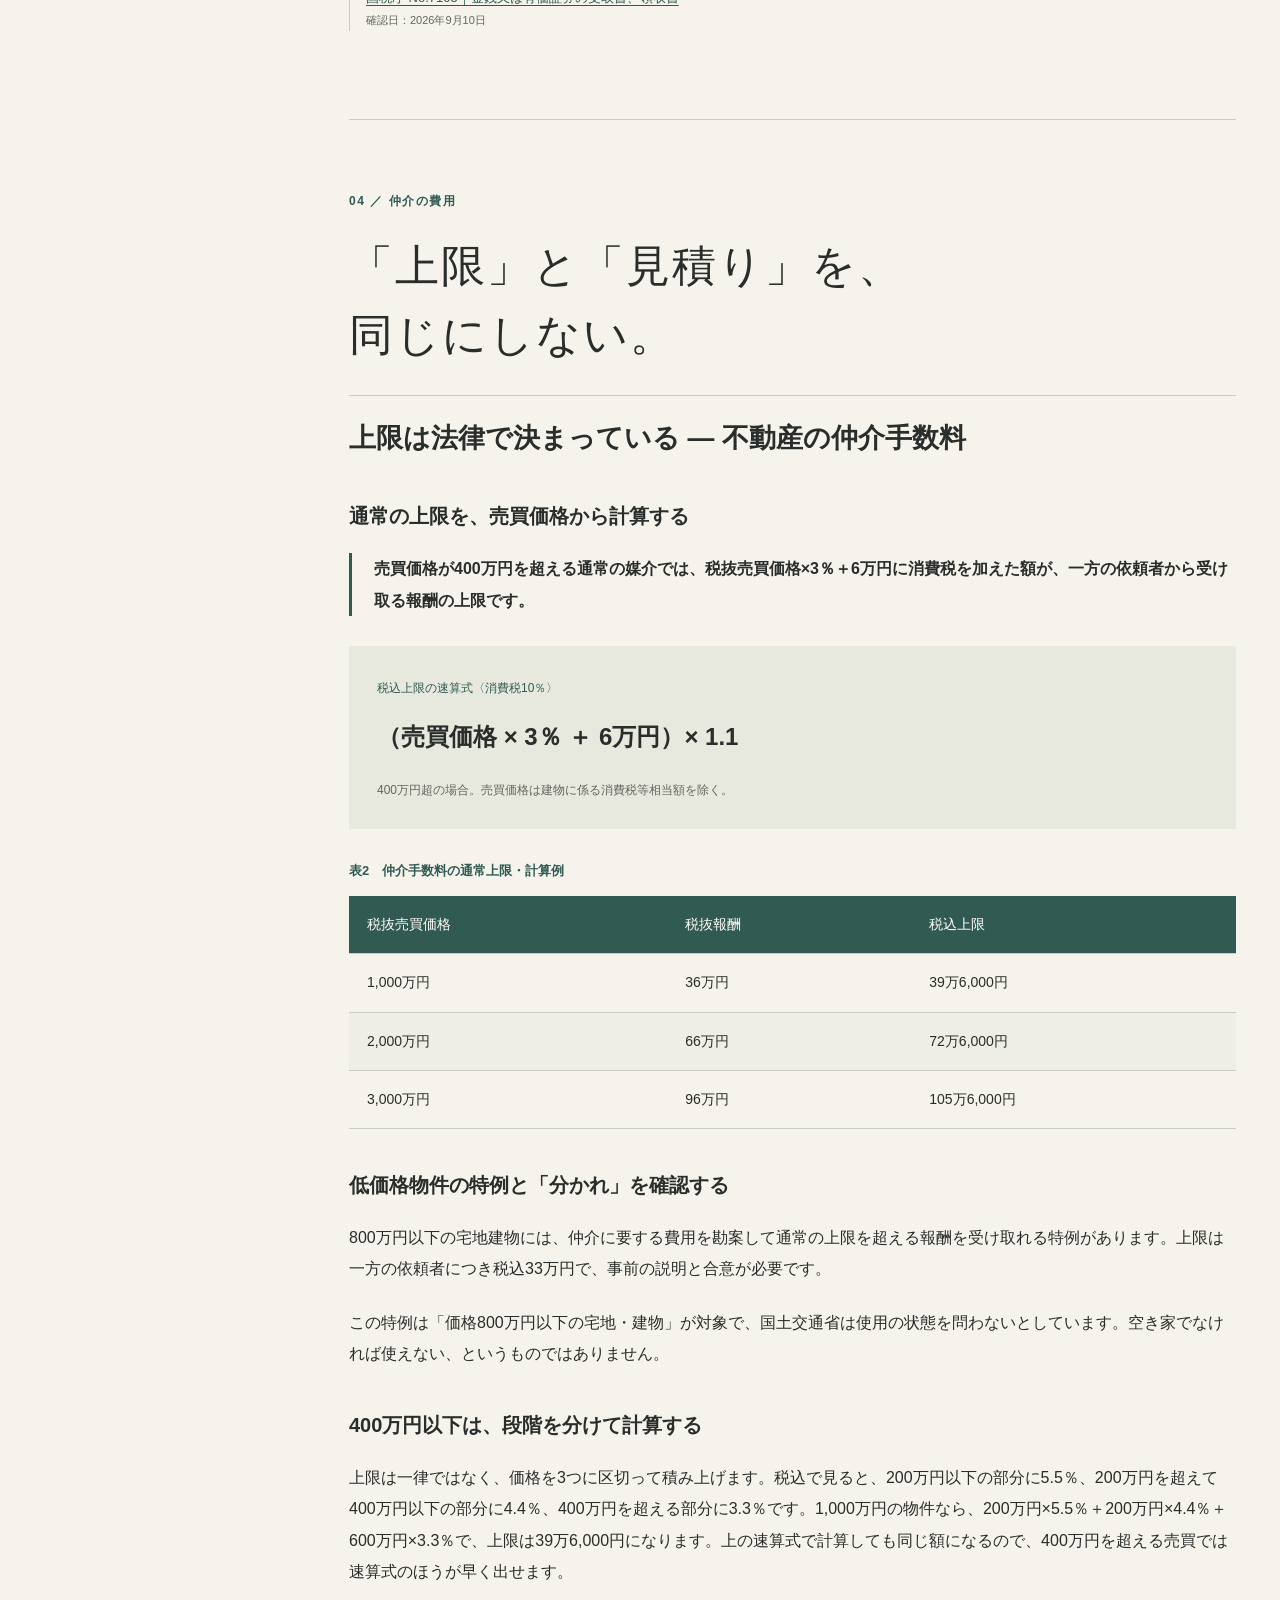
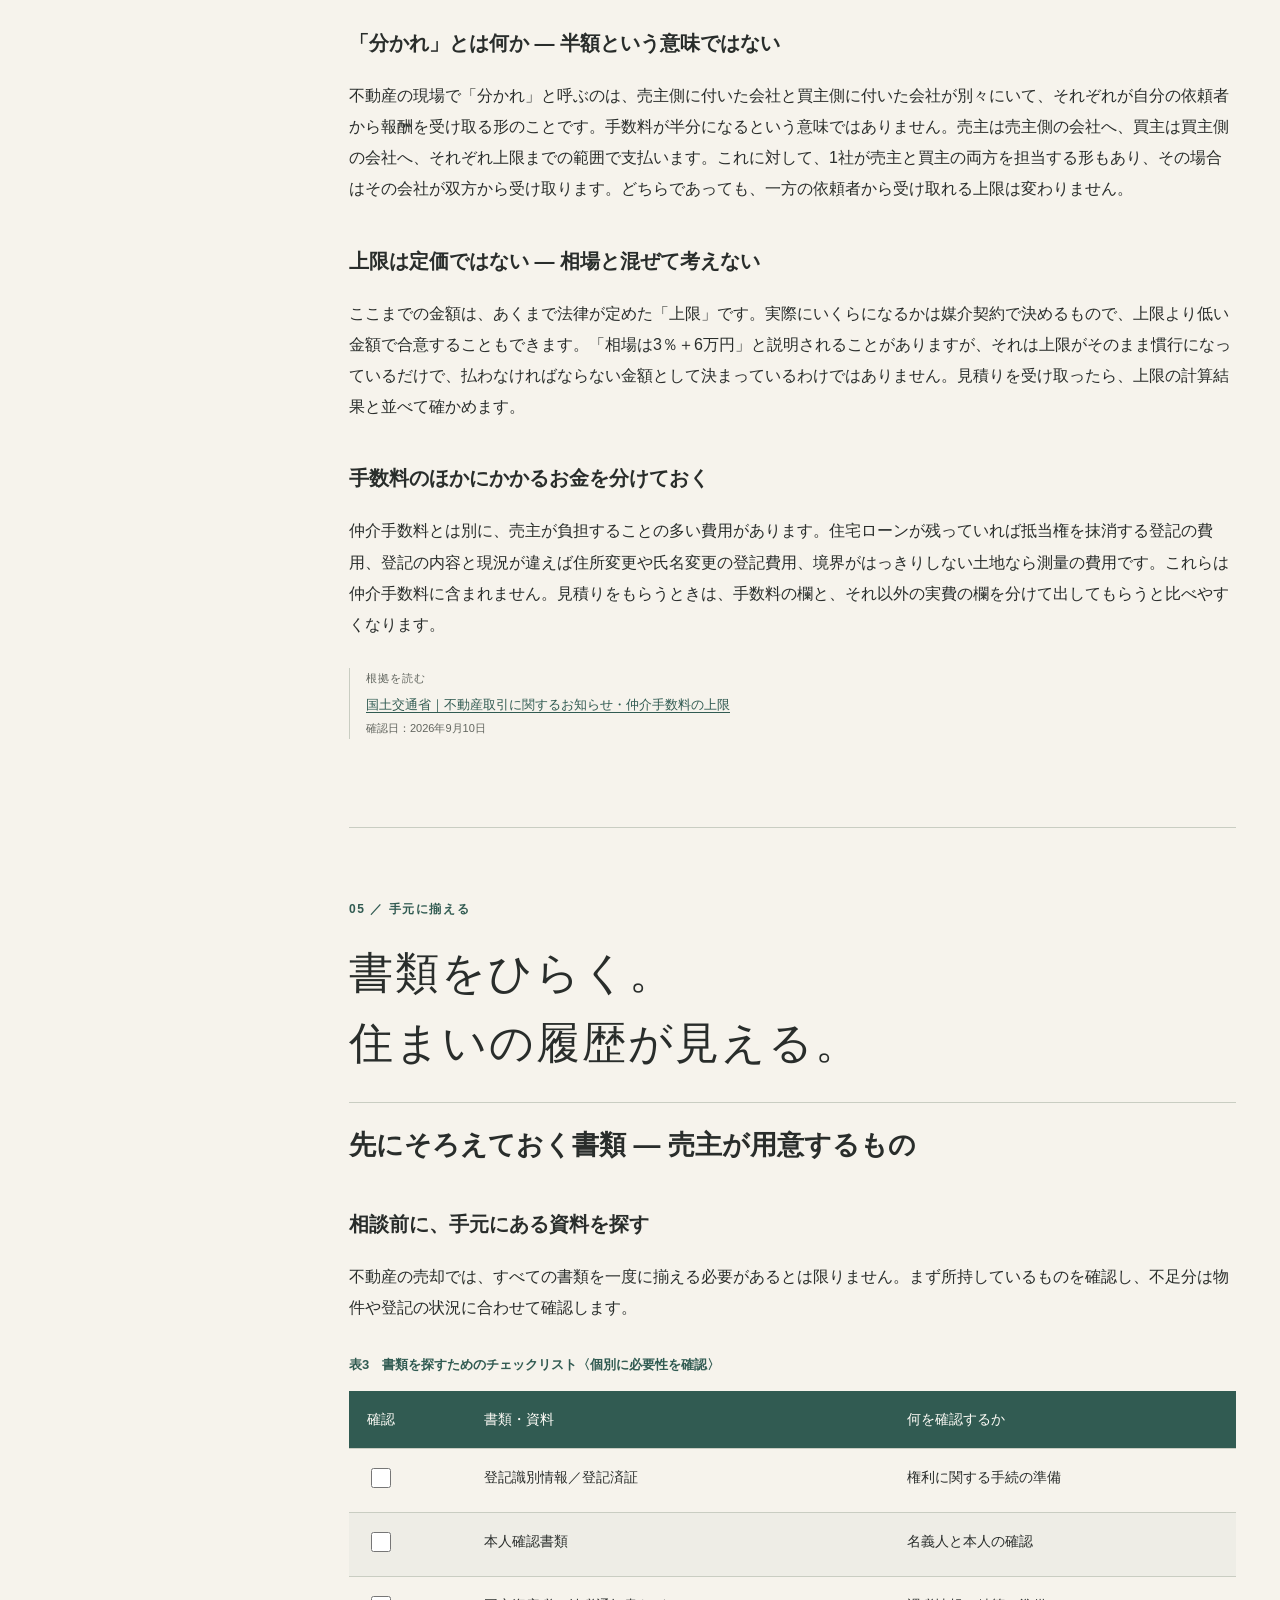
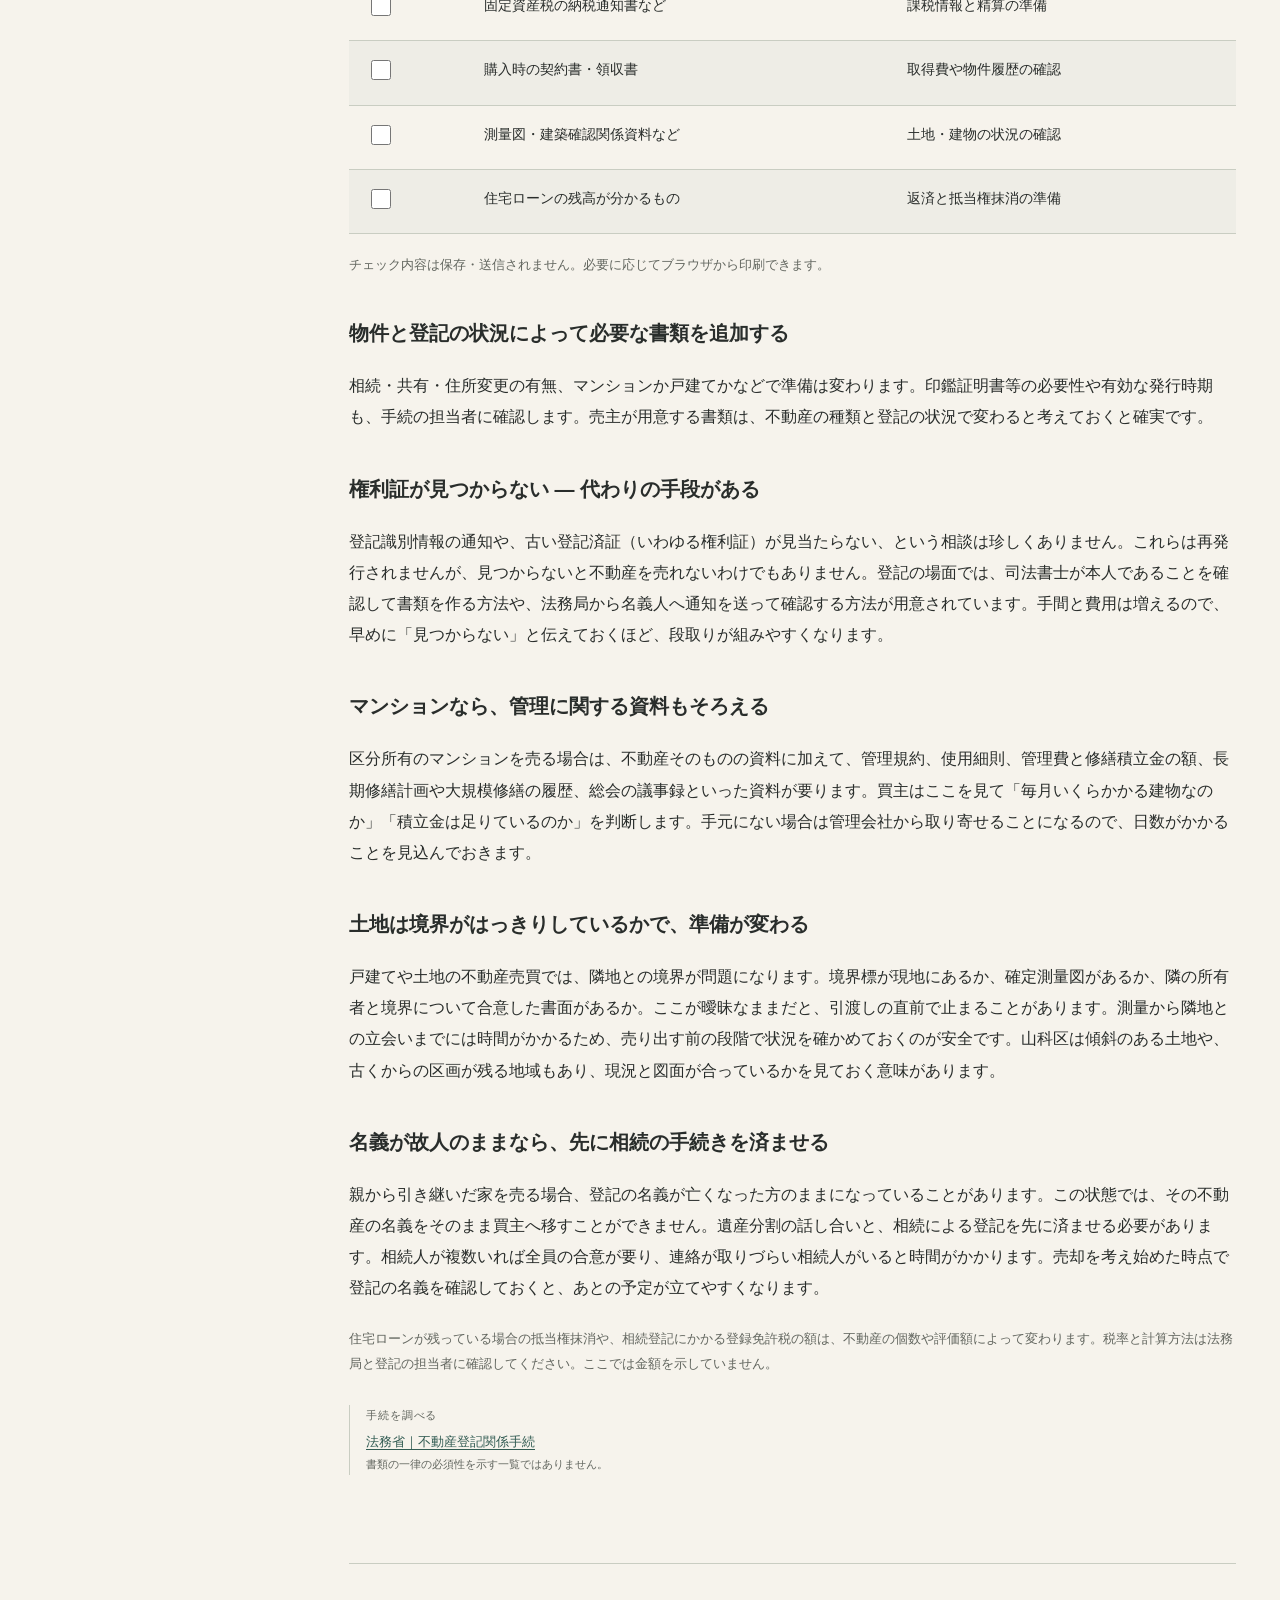
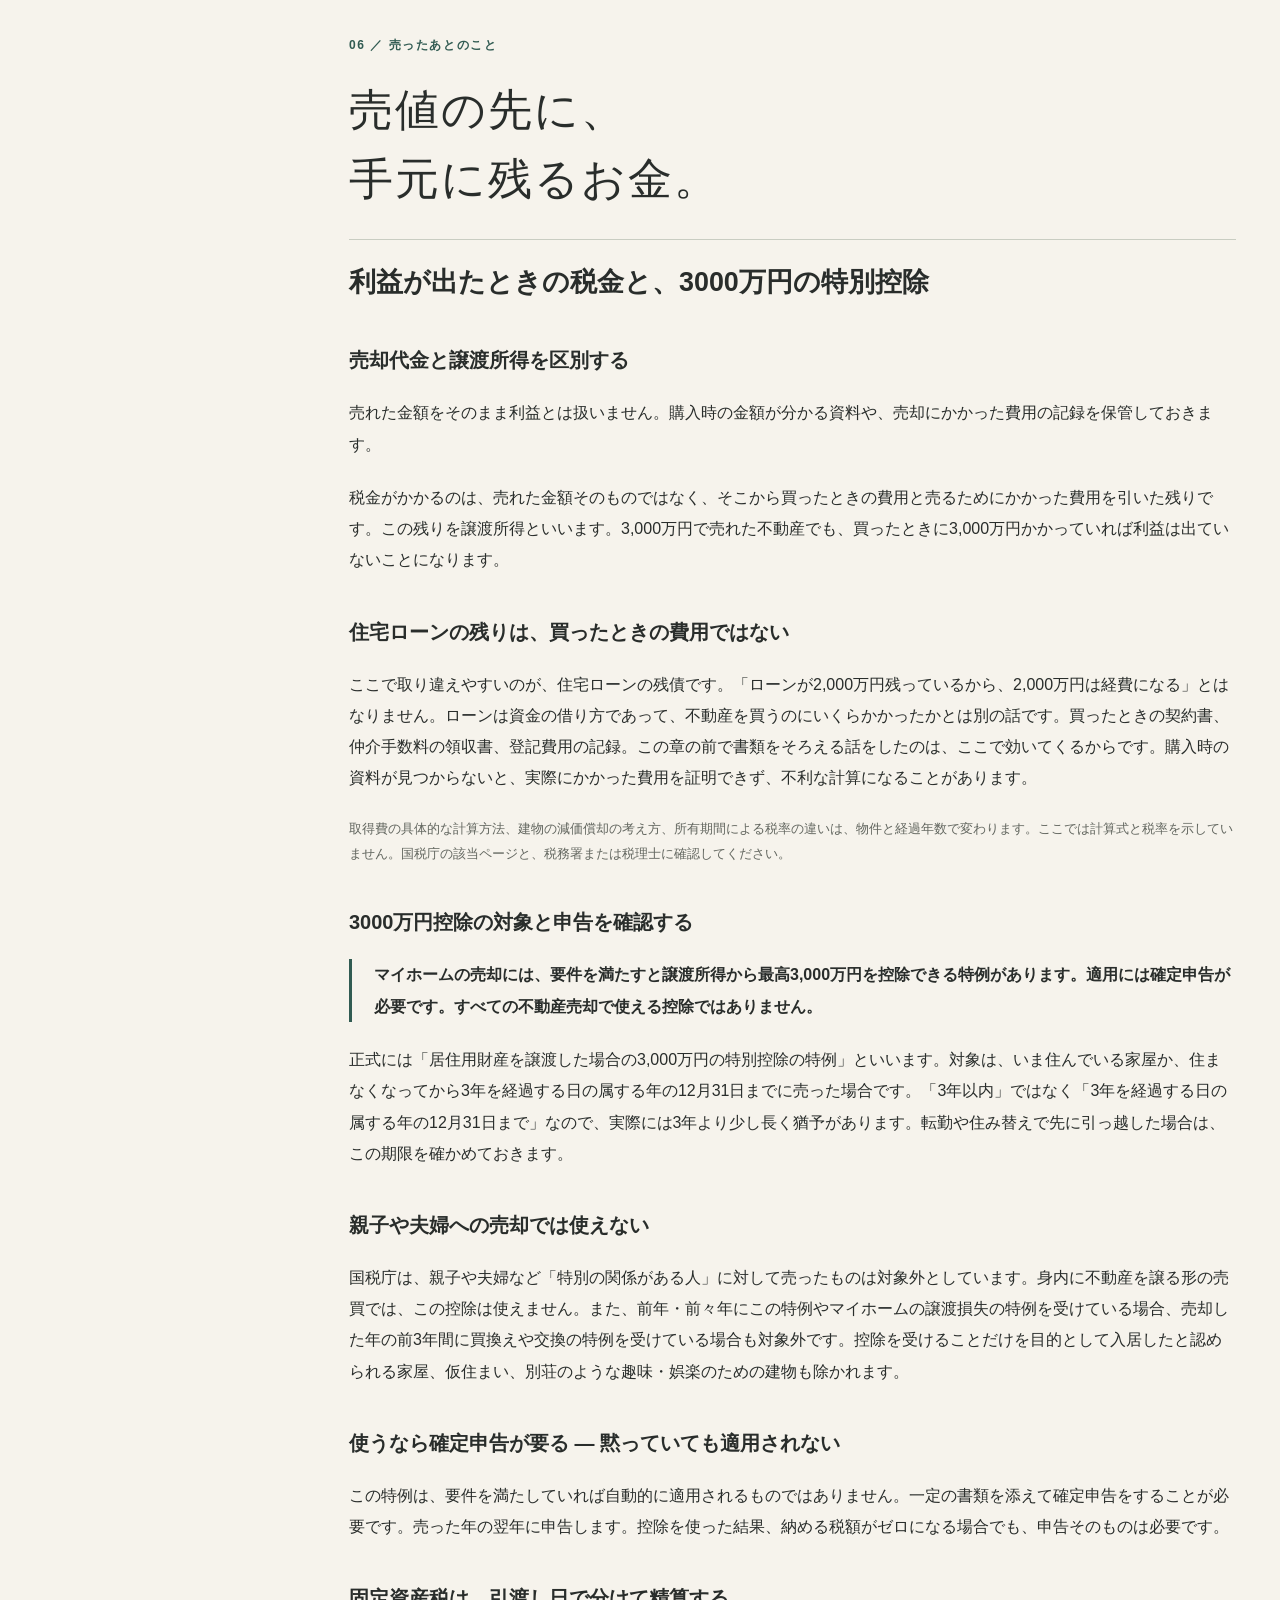
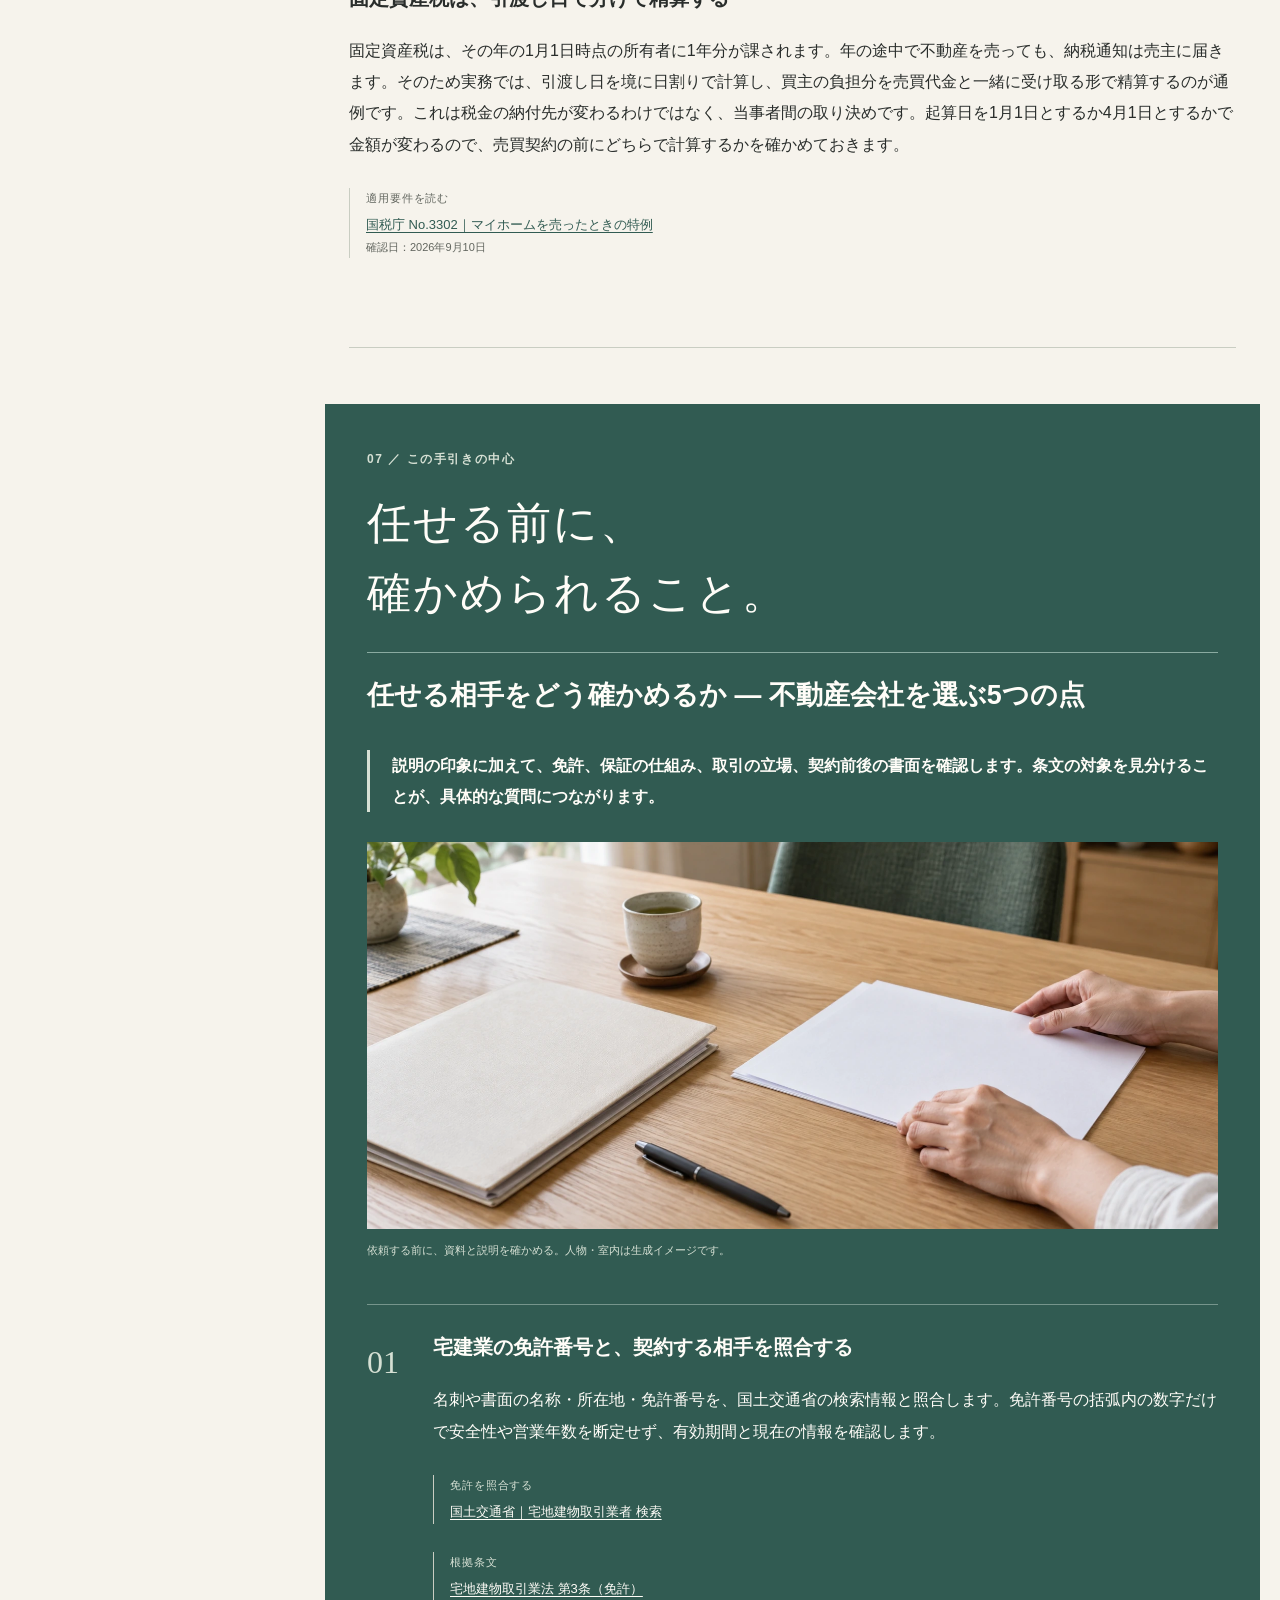
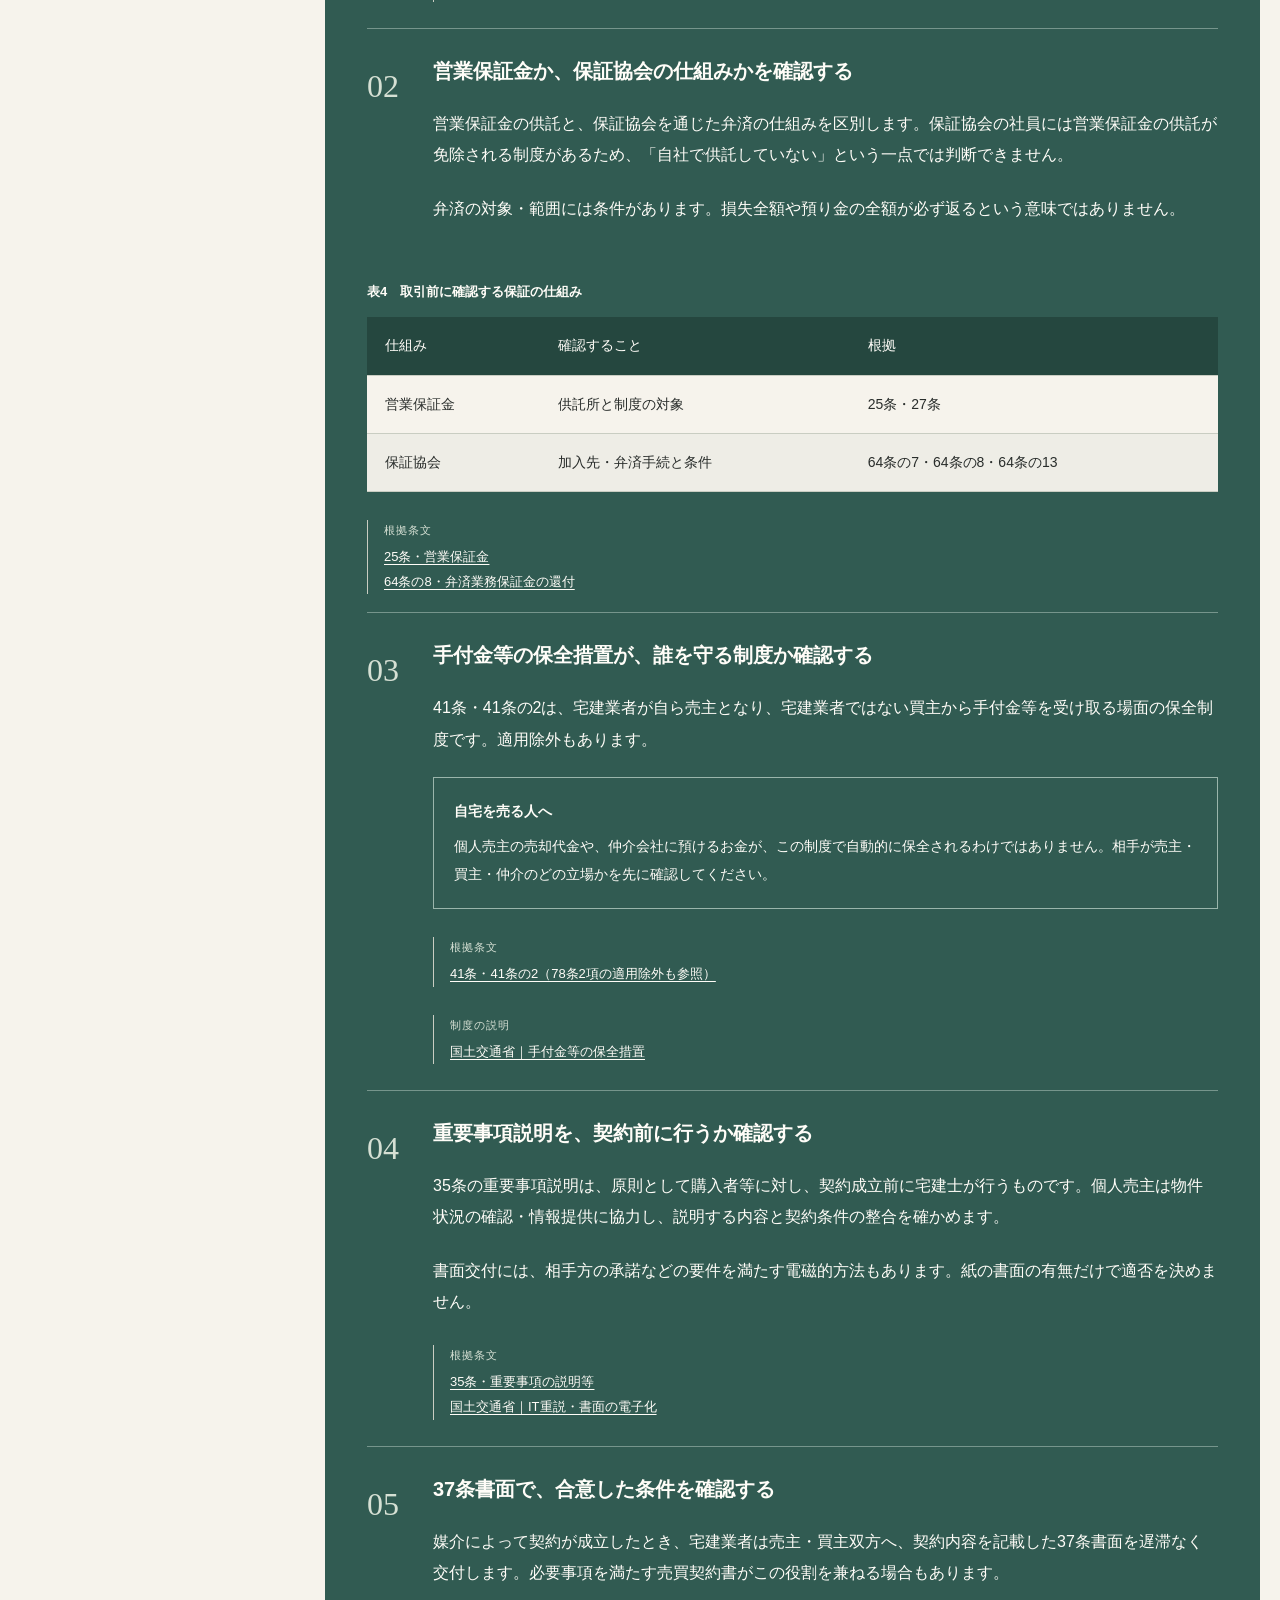
==== commit af4ff14c: "7ページ全部にアイキャッチを入れる(LUNA生成7枚)、画像名を英数字化 - 画像7枚をCodexのLUNAで生成。1枚ずつ自分の目で見て、文字・ロゴ・   人の顔・指の破綻が無いことを確認した。 -" ====
--- a/index.html
+++ b/index.html
@@ -28,9 +28,9 @@
           <p class="cover-meta">売却の手引き <span aria-hidden="true">—</span> 第1号</p>
         </div>
         <figure class="cover-image image-slot">
-          <img src="画像枠.svg" width="1600" height="1100" alt="山科区の不動産売却記事のアイキャッチ予定枠。生成画像はまだ入っていません。" fetchpriority="high">
+          <img src="images/01-yamashina-waterside.webp" width="1513" height="1040" alt="山科区の不動産売却を考える暮らしをイメージした、山並みと水辺のある住宅街" fetchpriority="high">
           <span class="image-label">01 ／ 街の余白</span>
-          <figcaption>画像枠：山並みと水辺、生活道路を思わせるイメージ。実景写真ではありません。</figcaption>
+          <figcaption>山並みと水辺のある暮らしを表現した生成イメージ。山科の実景写真ではありません。</figcaption>
         </figure>
       </header>
 
@@ -175,7 +175,7 @@
           <section class="chapter core-chapter" id="company" data-target-chars="2600" aria-labelledby="company-title">
             <header class="chapter-heading"><p class="kicker">07 ／ この手引きの中心</p><p class="chapter-copy">任せる前に、<br>確かめられること。</p><h2 id="company-title">任せる相手をどう確かめるか ― 不動産会社を選ぶ5つの点</h2></header>
             <p class="answer">説明の印象に加えて、免許、保証の仕組み、取引の立場、契約前後の書面を確認します。条文の対象を見分けることが、具体的な質問につながります。</p>
-            <figure class="inset-image image-slot"><img src="画像枠.svg" width="1600" height="1100" loading="lazy" alt="不動産売却の契約資料を確かめる場面の画像予定枠。生成画像はまだ入っていません。"><figcaption>画像枠：手元の資料と、向かい合う席。人物・室内ともイメージとして制作。</figcaption></figure>
+            <figure class="inset-image image-slot"><img src="images/02-documents-desk.webp" width="1672" height="941" loading="lazy" alt="不動産会社へ売却を相談する前に、資料を確認する手元のイメージ"><figcaption>依頼する前に、資料と説明を確かめる。人物・室内は生成イメージです。</figcaption></figure>
             <div class="law-item"><p class="law-number" aria-hidden="true">01</p><div><h3>宅建業の免許番号と、契約する相手を照合する</h3><p>名刺や書面の名称・所在地・免許番号を、国土交通省の検索情報と照合します。免許番号の括弧内の数字だけで安全性や営業年数を断定せず、有効期間と現在の情報を確認します。</p><p class="source"><span>免許を照合する</span><a href="https://etsuran2.mlit.go.jp/TAKKEN/takkenKensaku.do">国土交通省｜宅地建物取引業者 検索</a></p><p class="source"><span>根拠条文</span><a href="https://laws.e-gov.go.jp/law/327AC1000000176#Mp-At_3">宅地建物取引業法 第3条（免許）</a></p></div></div>
             <div class="law-item"><p class="law-number" aria-hidden="true">02</p><div><h3>営業保証金か、保証協会の仕組みかを確認する</h3><p>営業保証金の供託と、保証協会を通じた弁済の仕組みを区別します。保証協会の社員には営業保証金の供託が免除される制度があるため、「自社で供託していない」という一点では判断できません。</p><p>弁済の対象・範囲には条件があります。損失全額や預り金の全額が必ず返るという意味ではありません。</p></div></div>
             <div class="table-scroll" role="region" aria-label="保証制度の比較表" tabindex="0"><table><caption>表4　取引前に確認する保証の仕組み</caption><thead><tr><th scope="col">仕組み</th><th scope="col">確認すること</th><th scope="col">根拠</th></tr></thead><tbody><tr><th scope="row">営業保証金</th><td>供託所と制度の対象</td><td>25条・27条</td></tr><tr><th scope="row">保証協会</th><td>加入先・弁済手続と条件</td><td>64条の7・64条の8・64条の13</td></tr></tbody></table></div>
@@ -205,7 +205,7 @@
 
           <section class="chapter" id="area" data-target-chars="1300" aria-labelledby="area-title">
             <header class="chapter-heading"><p class="kicker">08 ／ 街を読む</p><p class="chapter-copy">同じ山科にも、<br>違う暮らしがある。</p><h2 id="area-title">東野・椥辻・四宮・小野 ― 山科区の地価はエリアで変わる</h2></header>
-            <figure class="area-image image-slot"><img src="画像枠.svg" width="1600" height="1100" loading="lazy" alt="山科区のエリアと暮らしを紹介する画像予定枠。生成画像はまだ入っていません。"><figcaption>画像枠：日々の暮らしを感じる住宅街。特定地点や売出し物件の写真ではありません。</figcaption></figure>
+            <figure class="area-image image-slot"><img src="images/03-yamashina-street.webp" width="1586" height="992" loading="lazy" alt="山科区のエリアごとの暮らしを考える、住宅と生活道路のイメージ"><figcaption>街ごとに異なる暮らしを思い描くための生成イメージ。特定地点や売出し物件ではありません。</figcaption></figure>
             <h3>公示地価と、実際の売却価格を区別する</h3>
             <p class="answer">山科区の地価を調べるとき、公示地価は標準地の価格であって、個別の土地や建物の査定額ではありません。比較する年・用途・標準地を揃えて、地域の傾向を読みます。</p>
             <div class="table-scroll" role="region" aria-label="山科区エリア別の地価確認表" tabindex="0"><table><caption>表5　エリア別の比較枠〈一次データ照合後に記入〉</caption><thead><tr><th scope="col">エリア</th><th scope="col">標準地番号・用途</th><th scope="col">円／㎡・価格時点</th></tr></thead><tbody><tr><th scope="row">東野</th><td>未照合</td><td>未記入</td></tr><tr><th scope="row">椥辻</th><td>未照合</td><td>未記入</td></tr><tr><th scope="row">四宮</th><td>未照合</td><td>未記入</td></tr><tr><th scope="row">小野</th><td>未照合</td><td>未記入</td></tr></tbody></table></div>
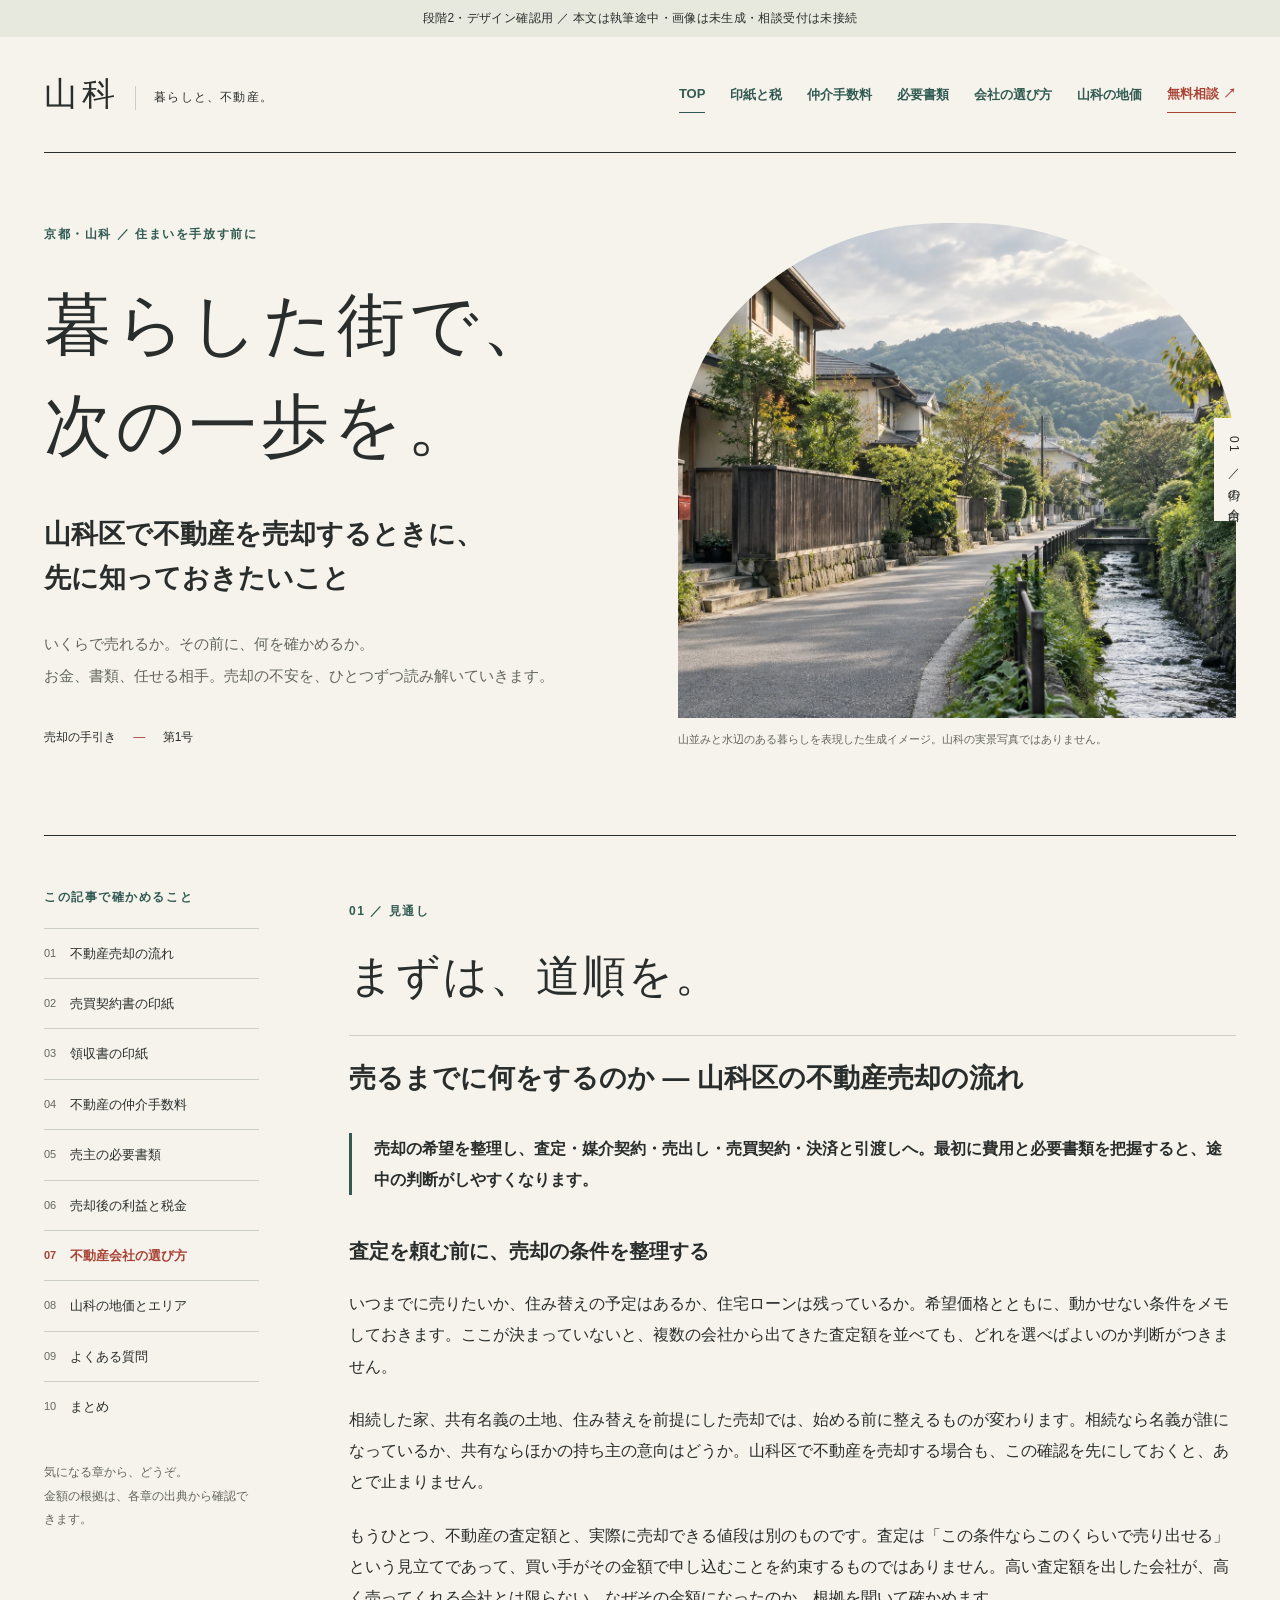
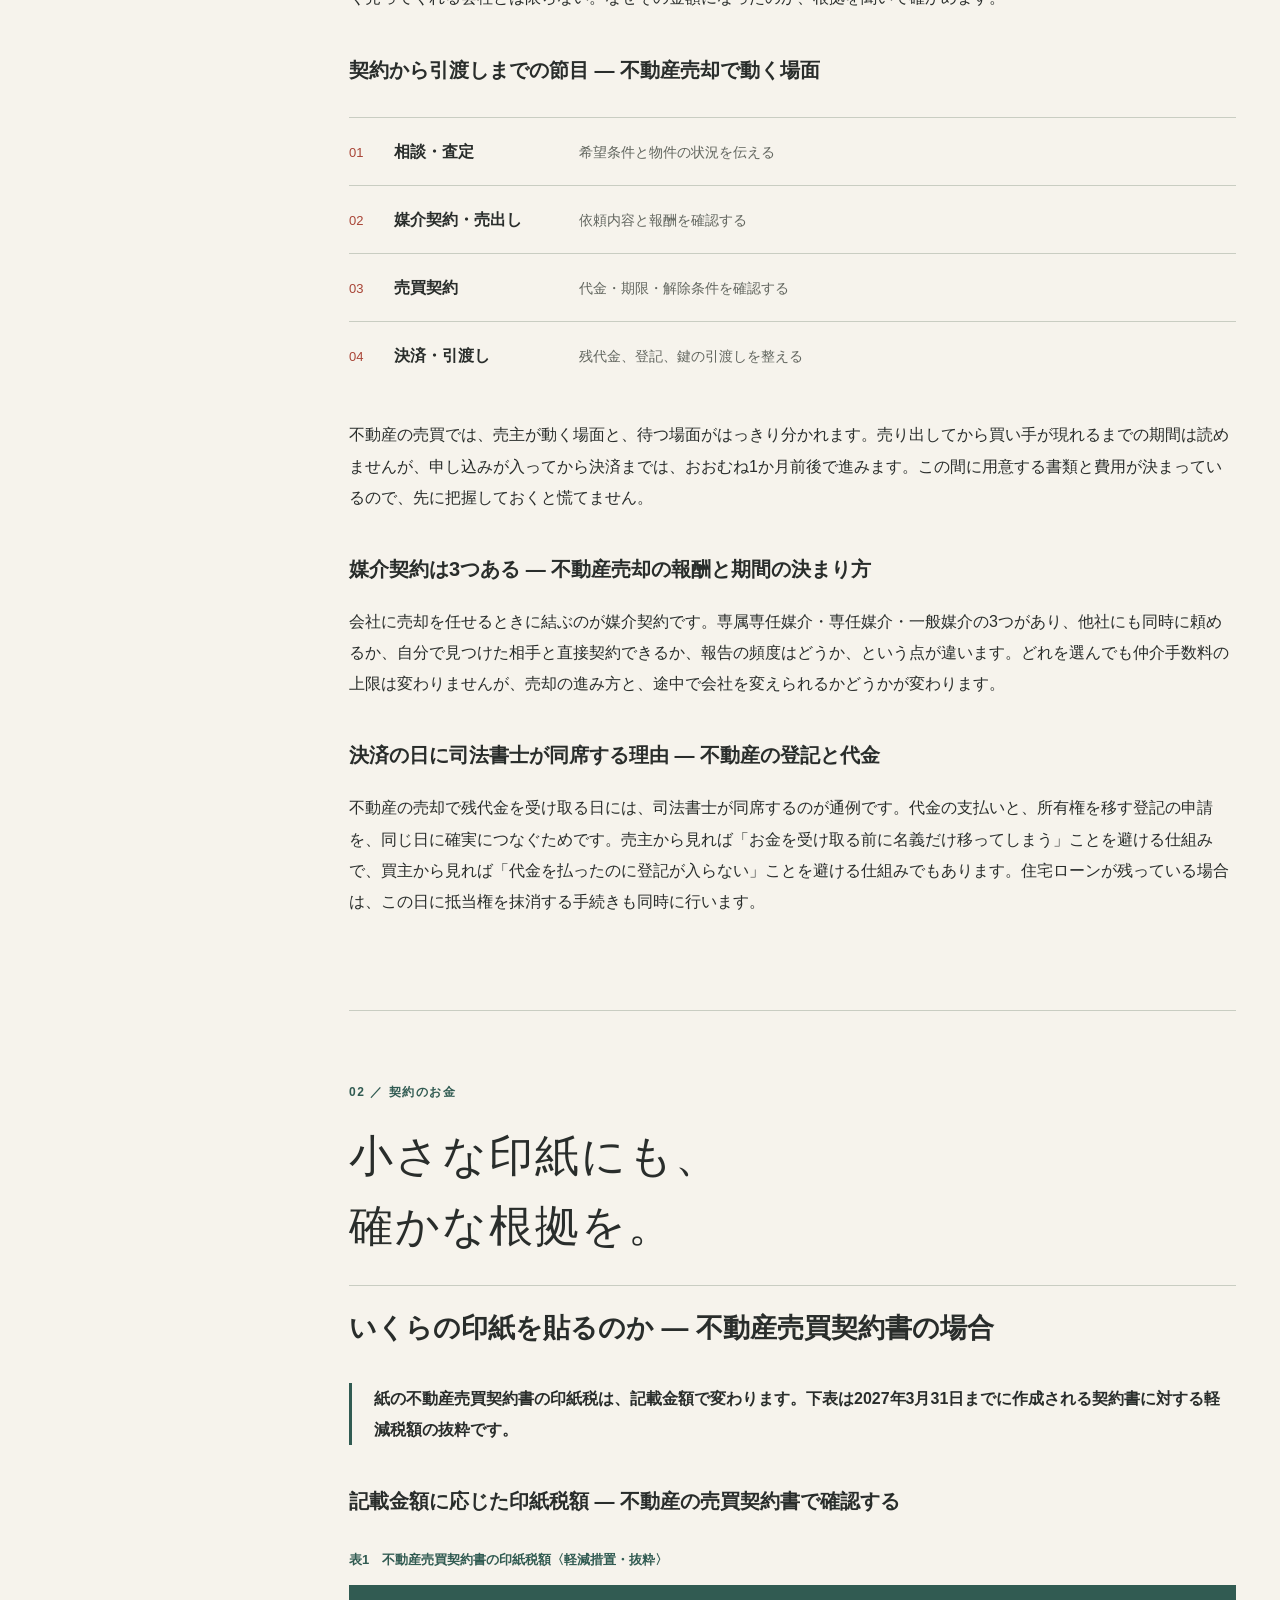
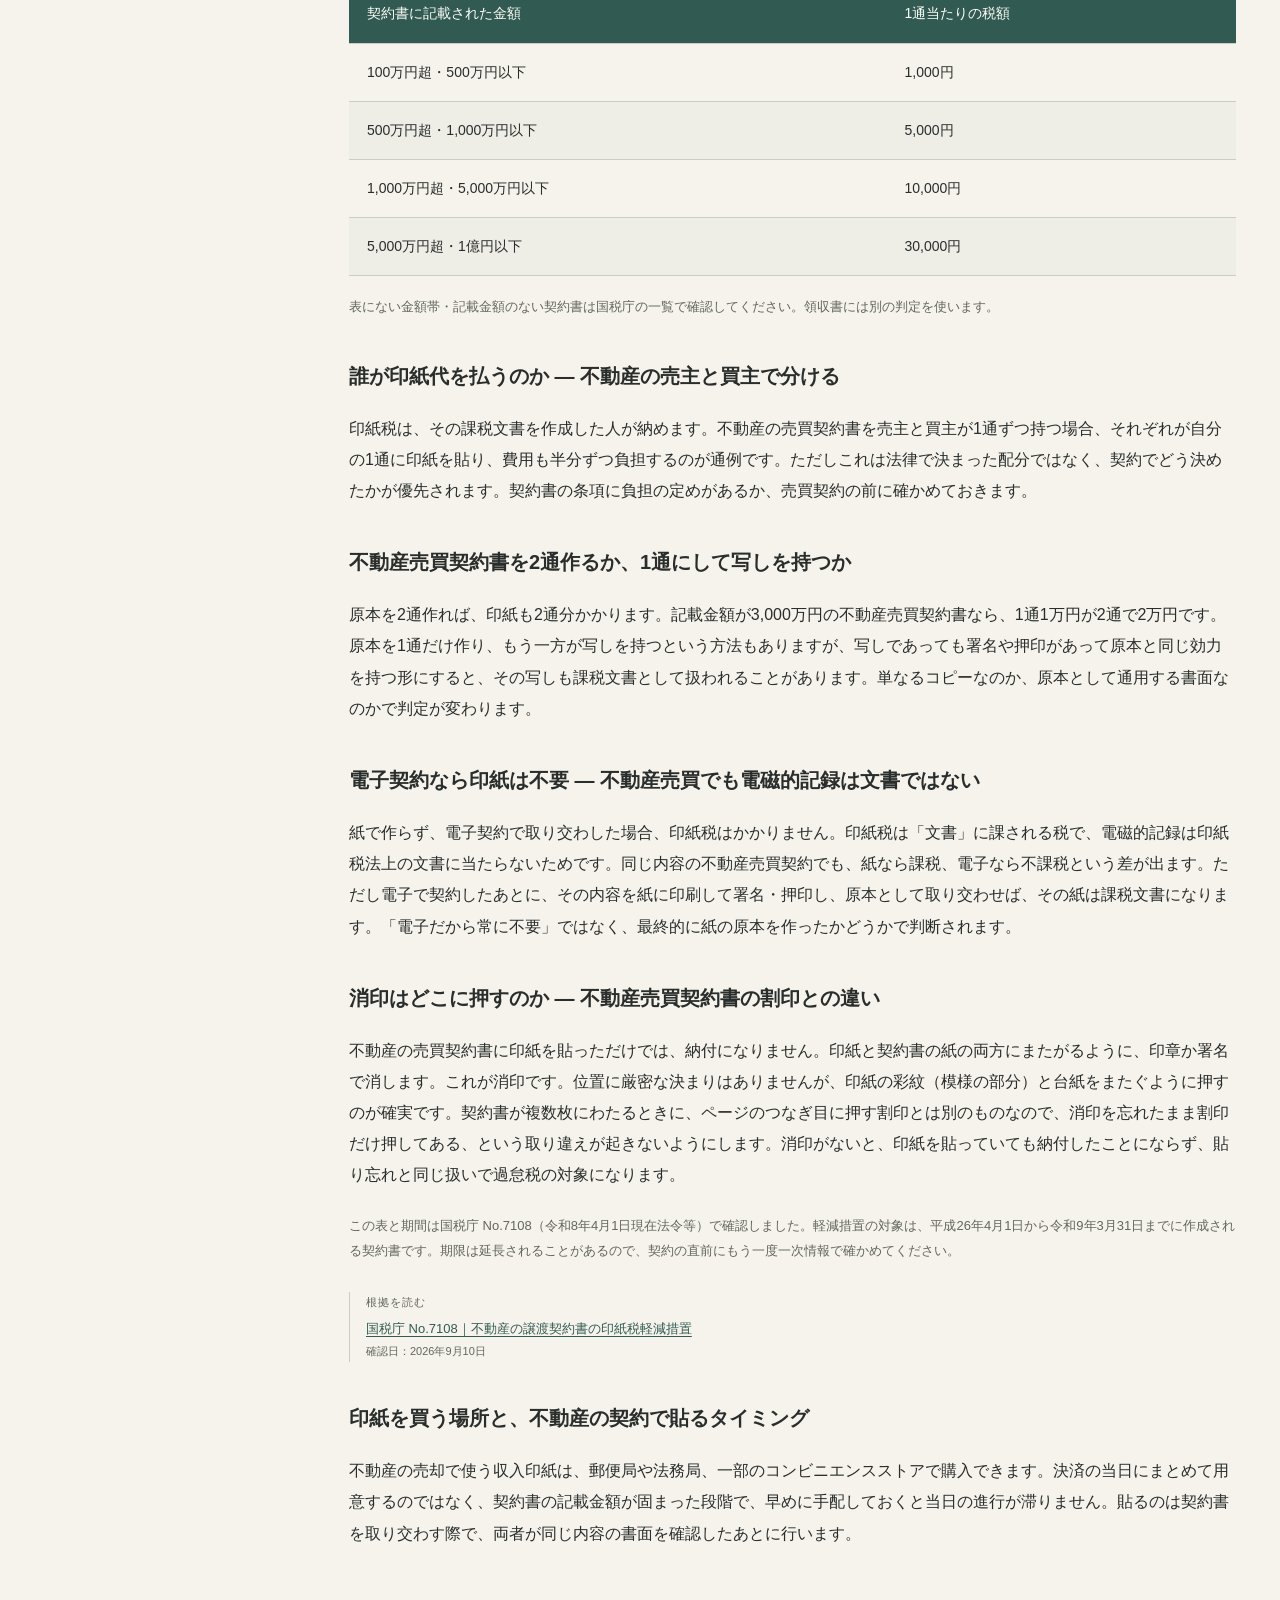
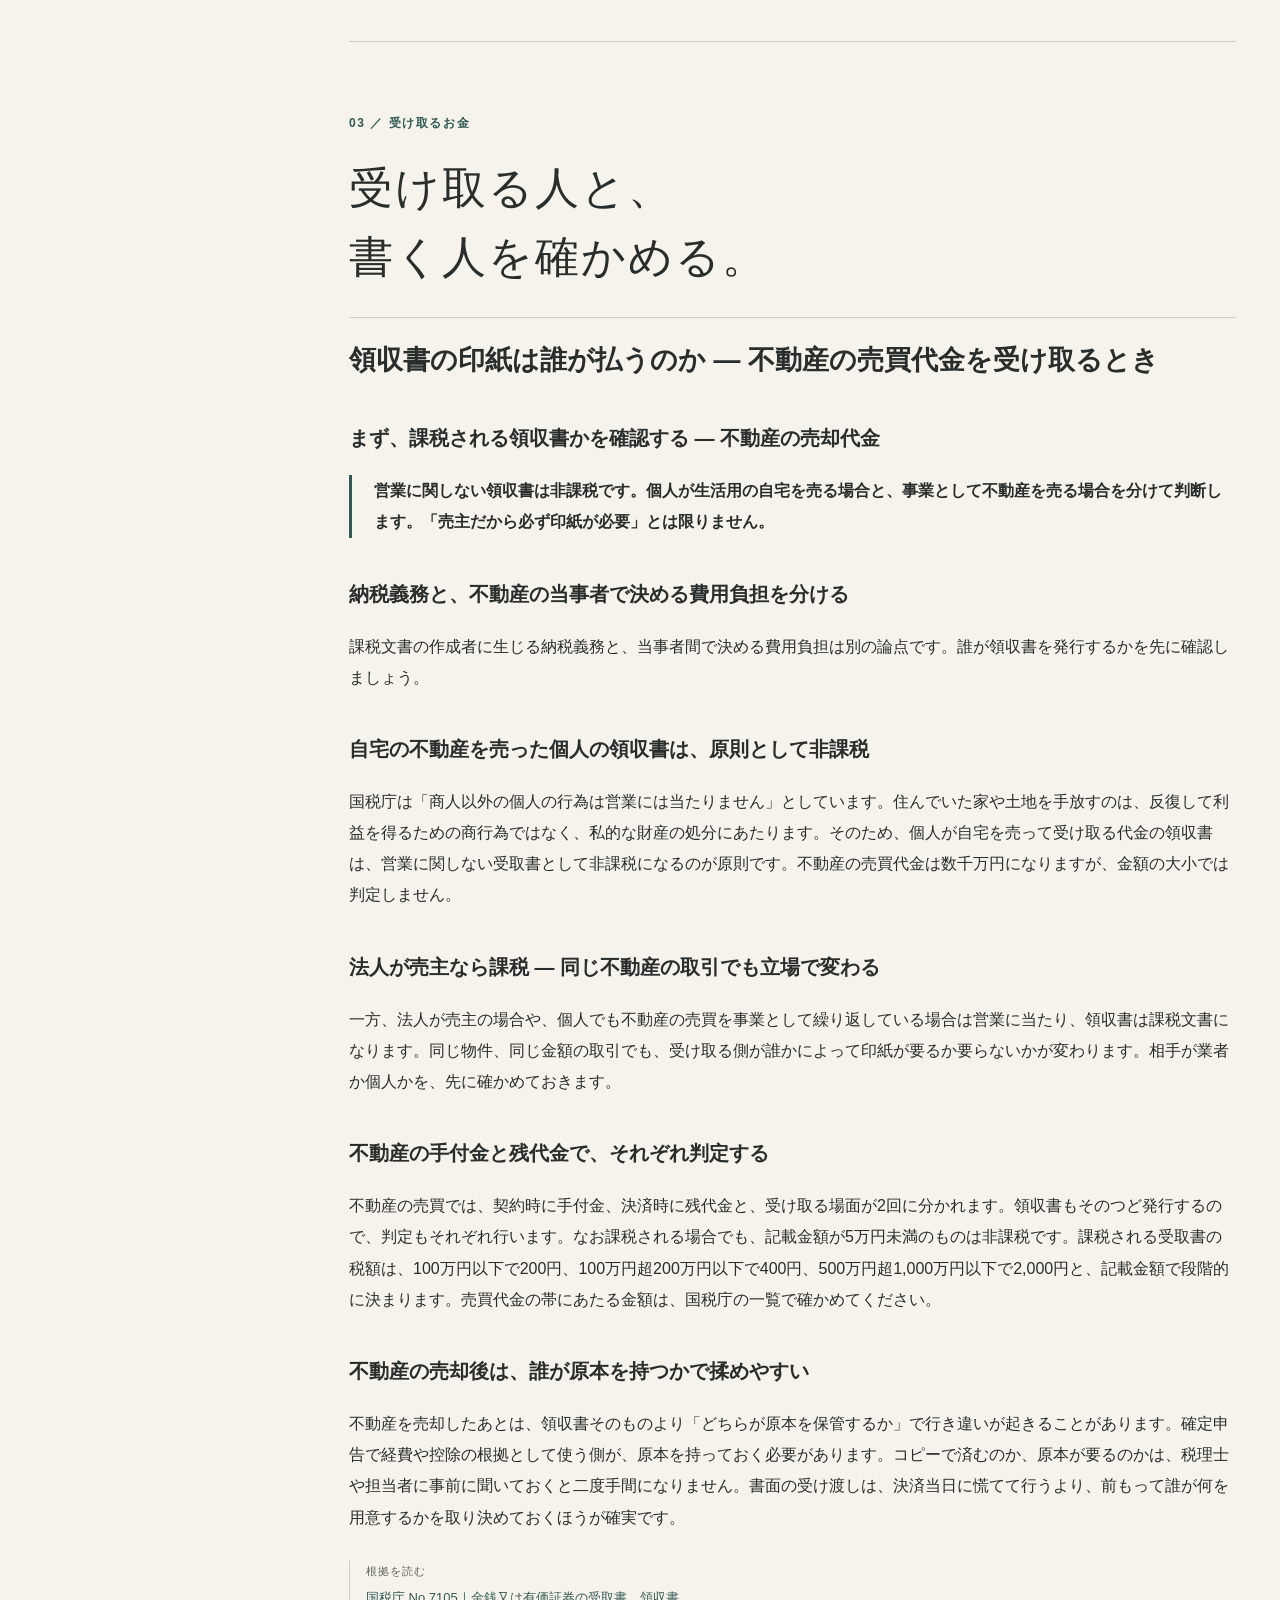
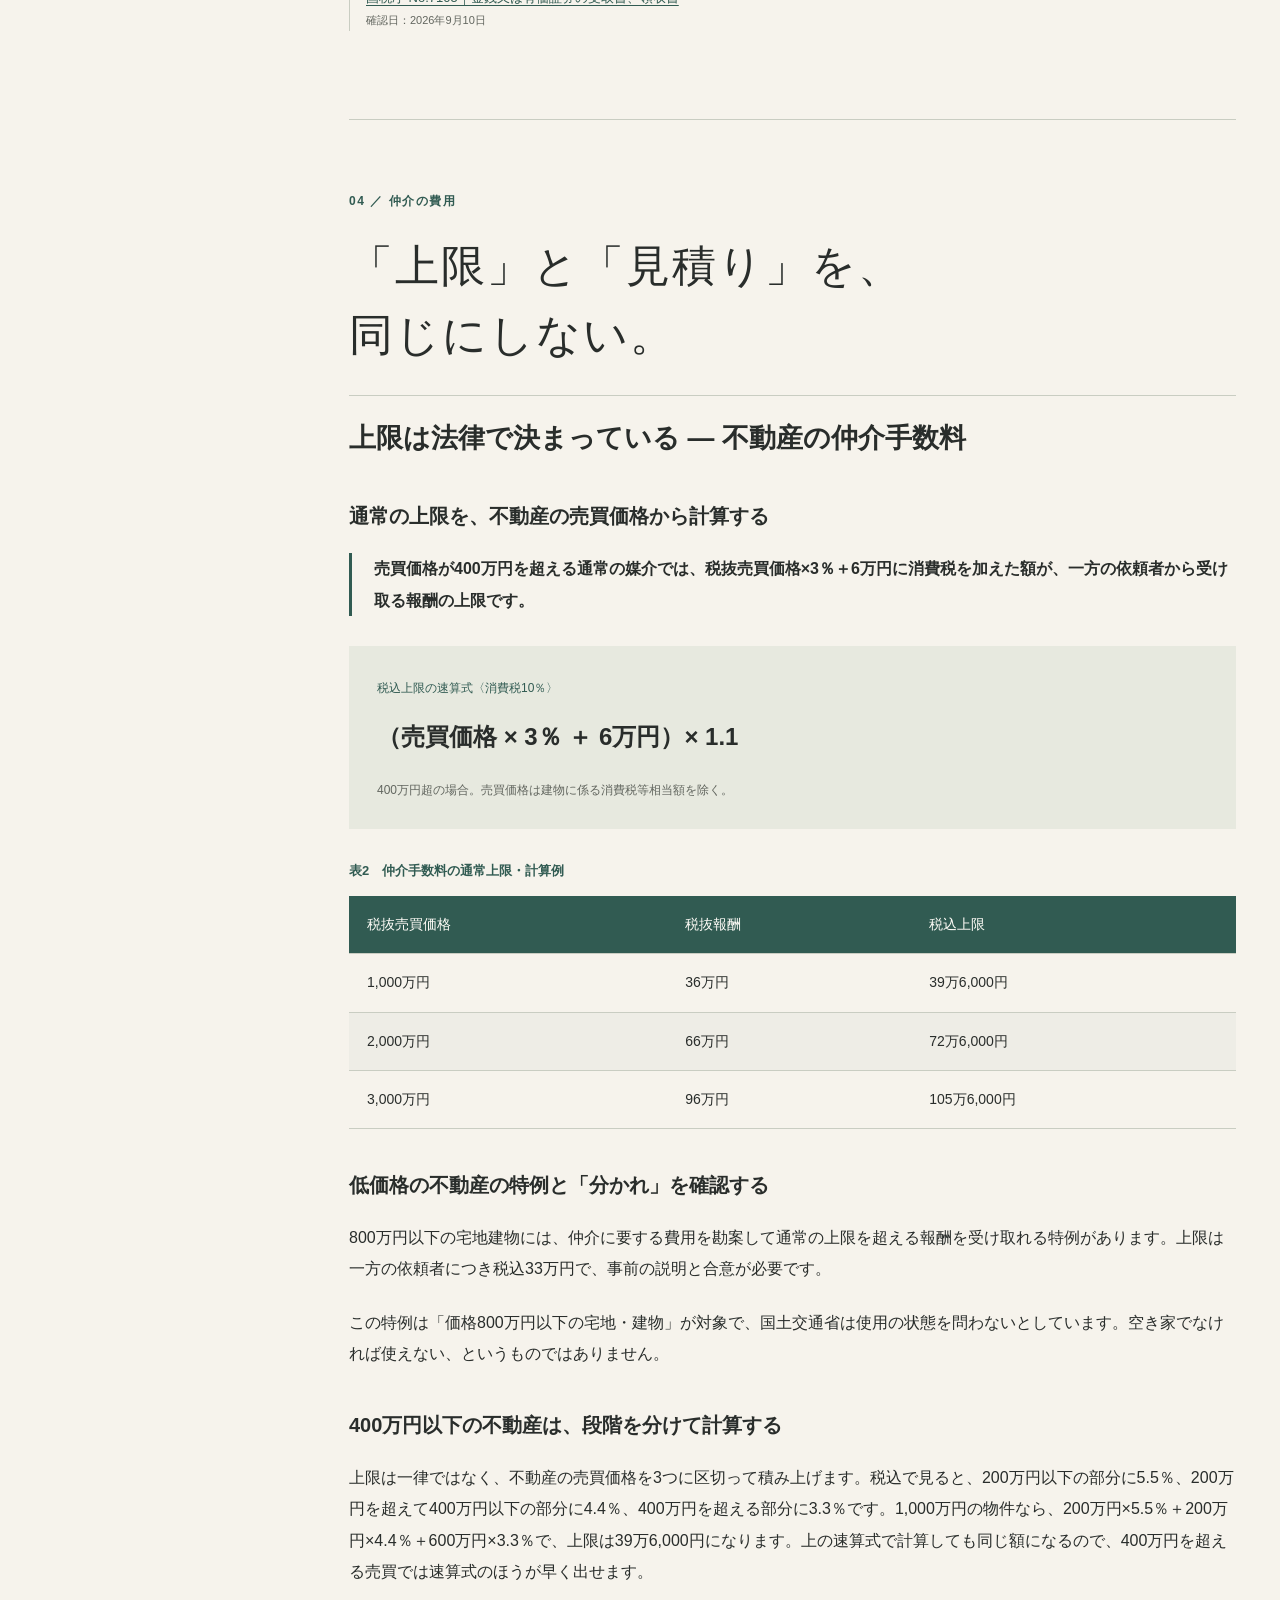
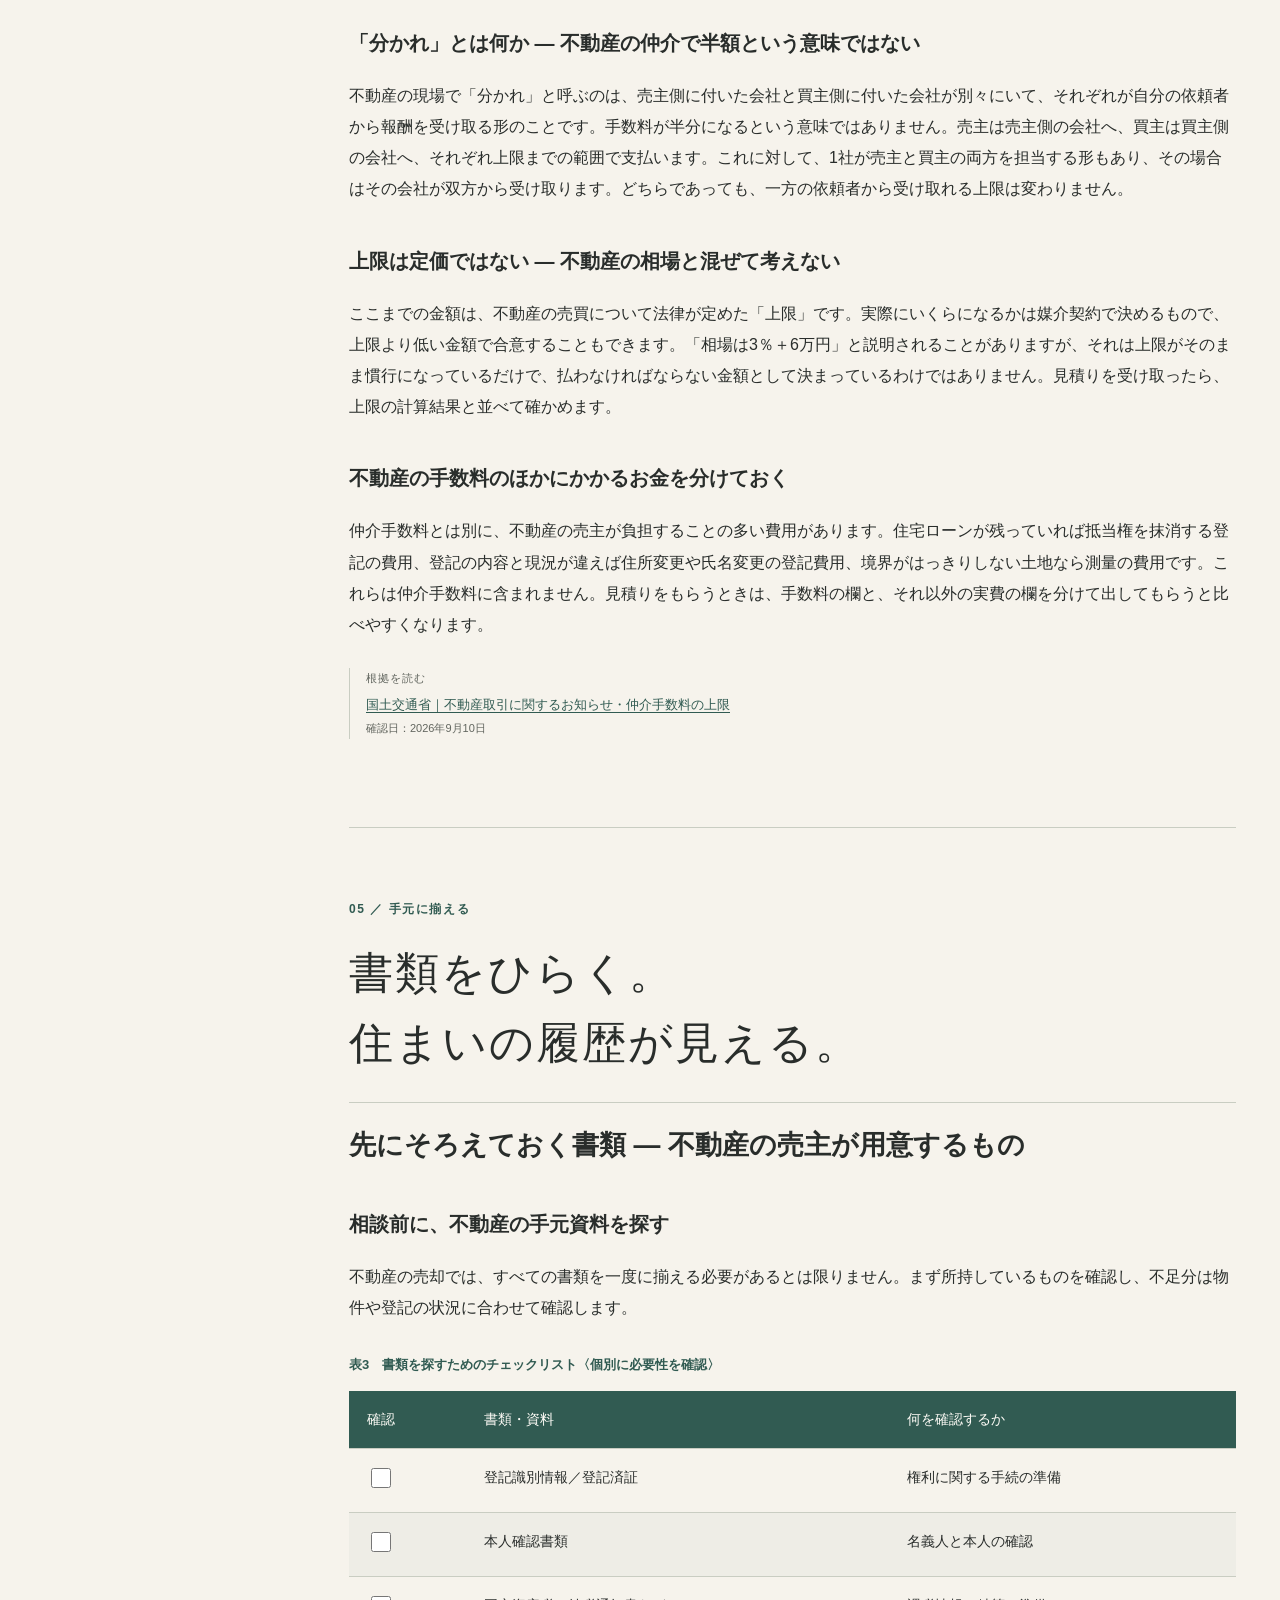
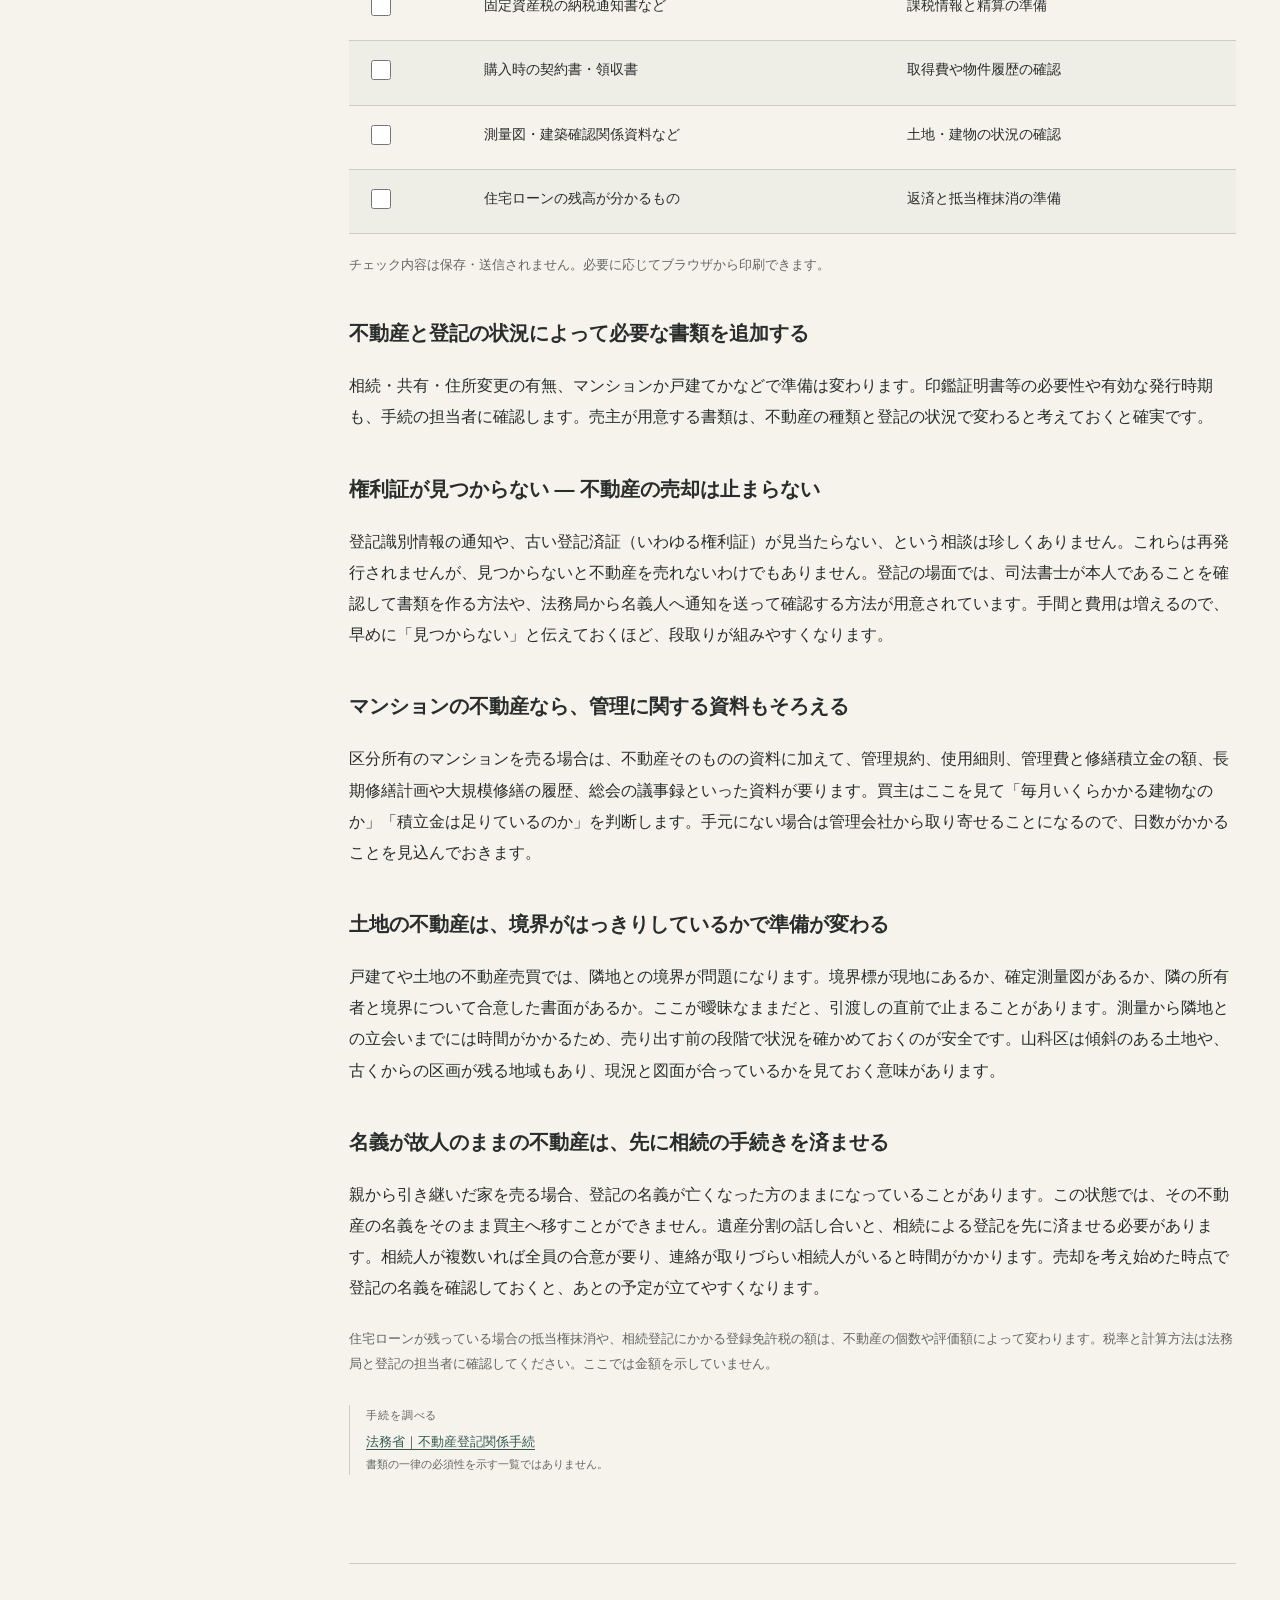
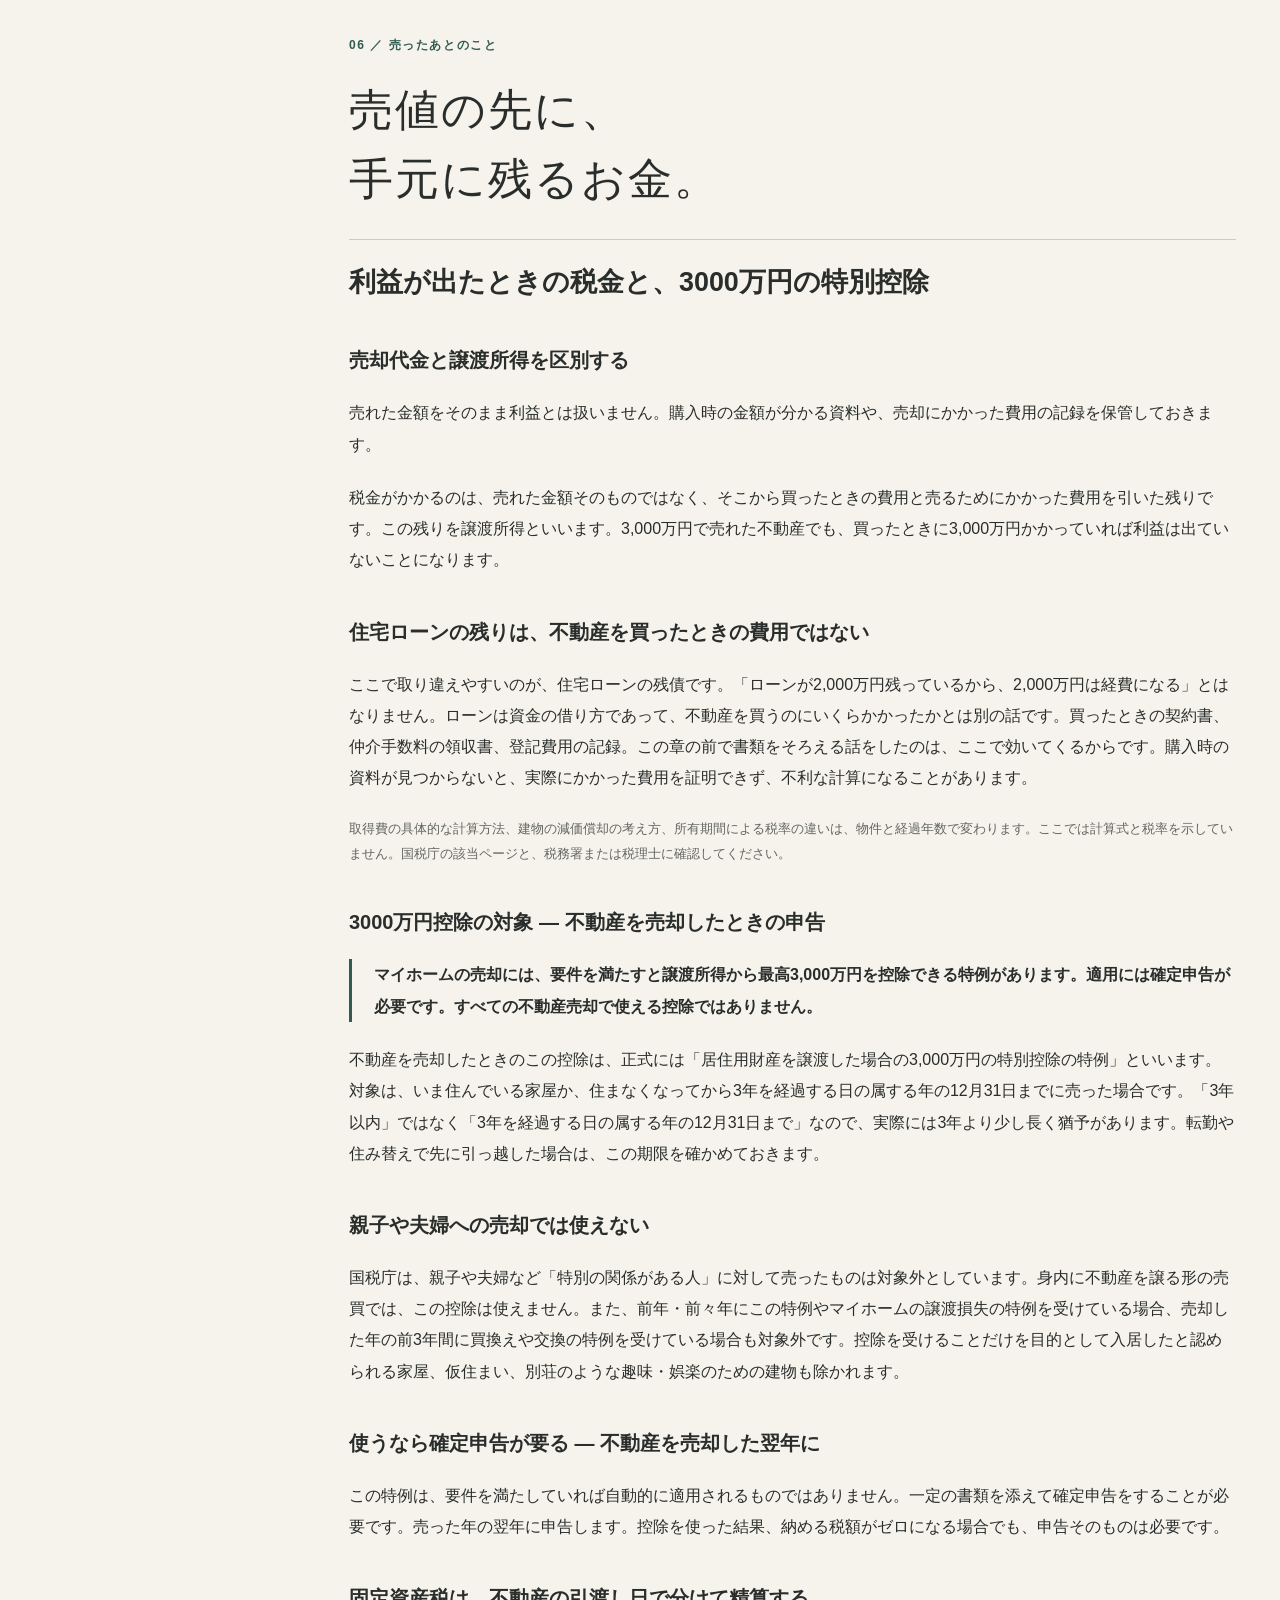
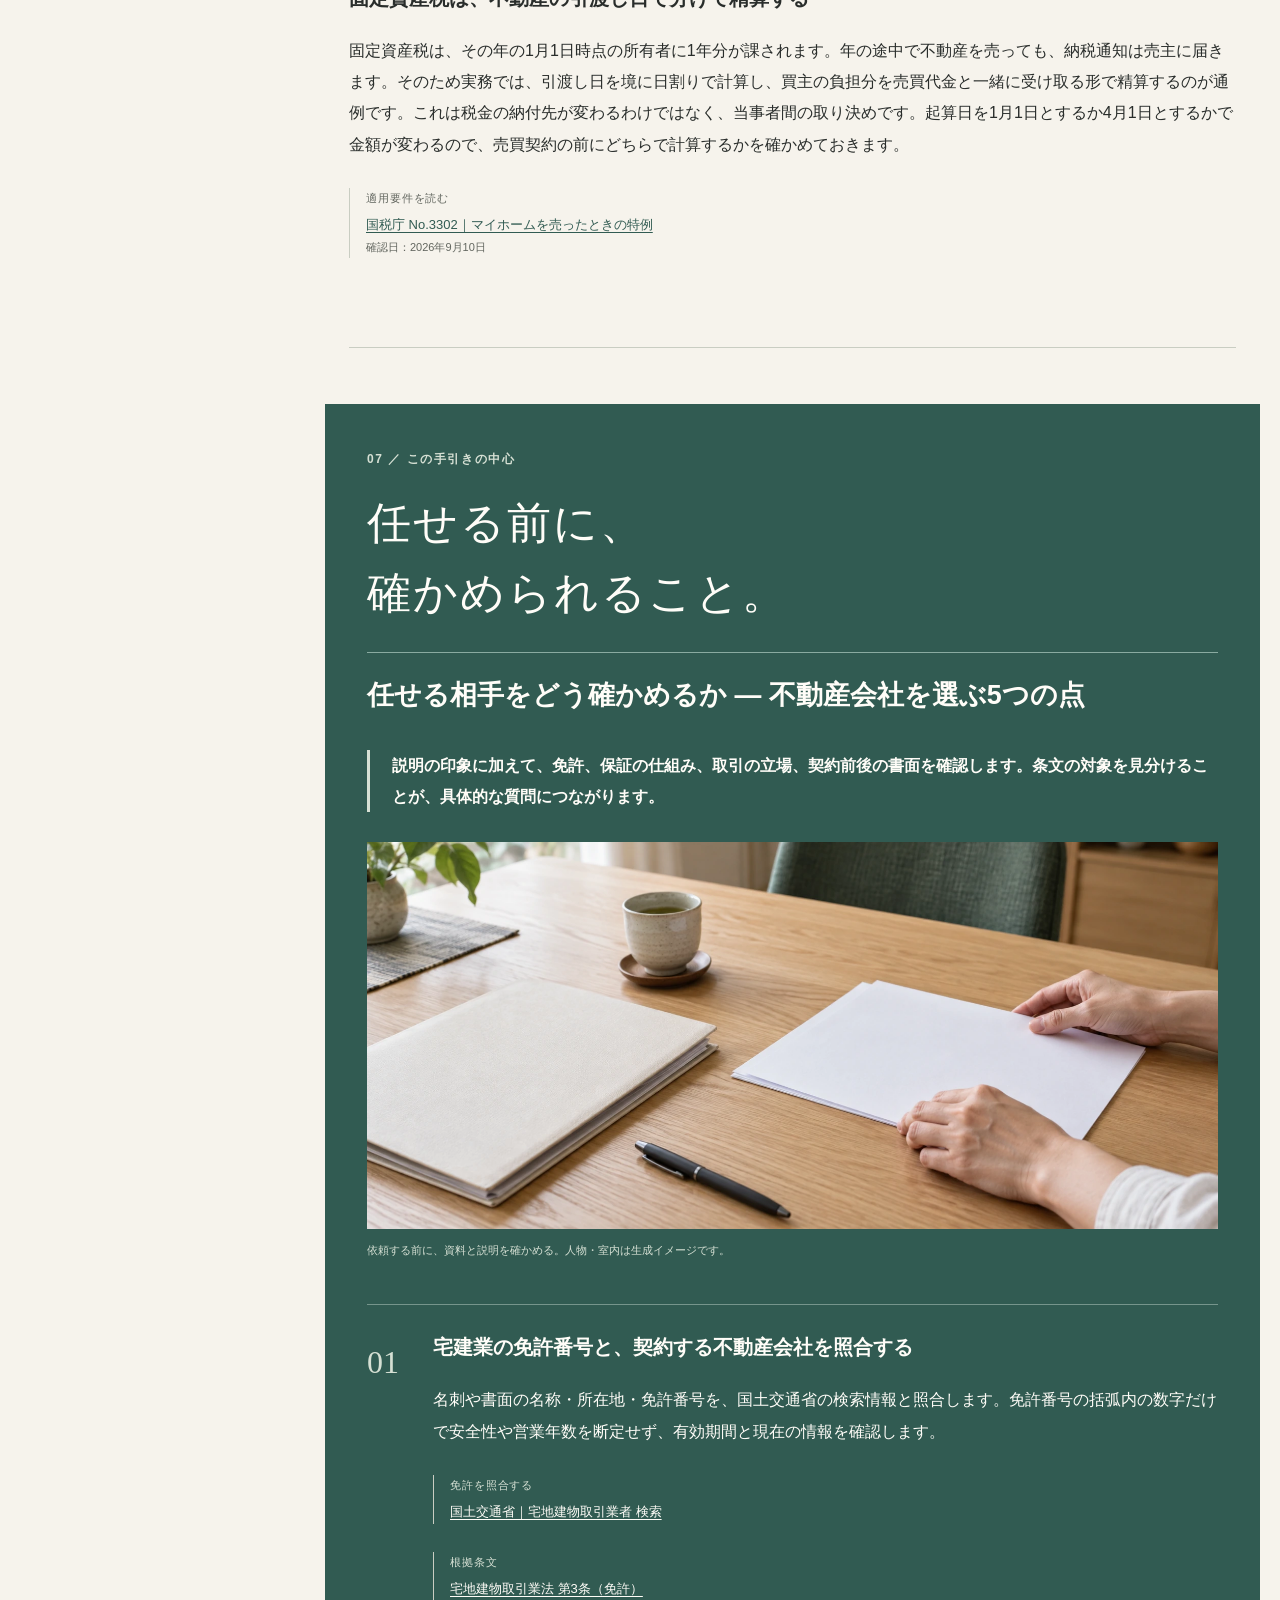
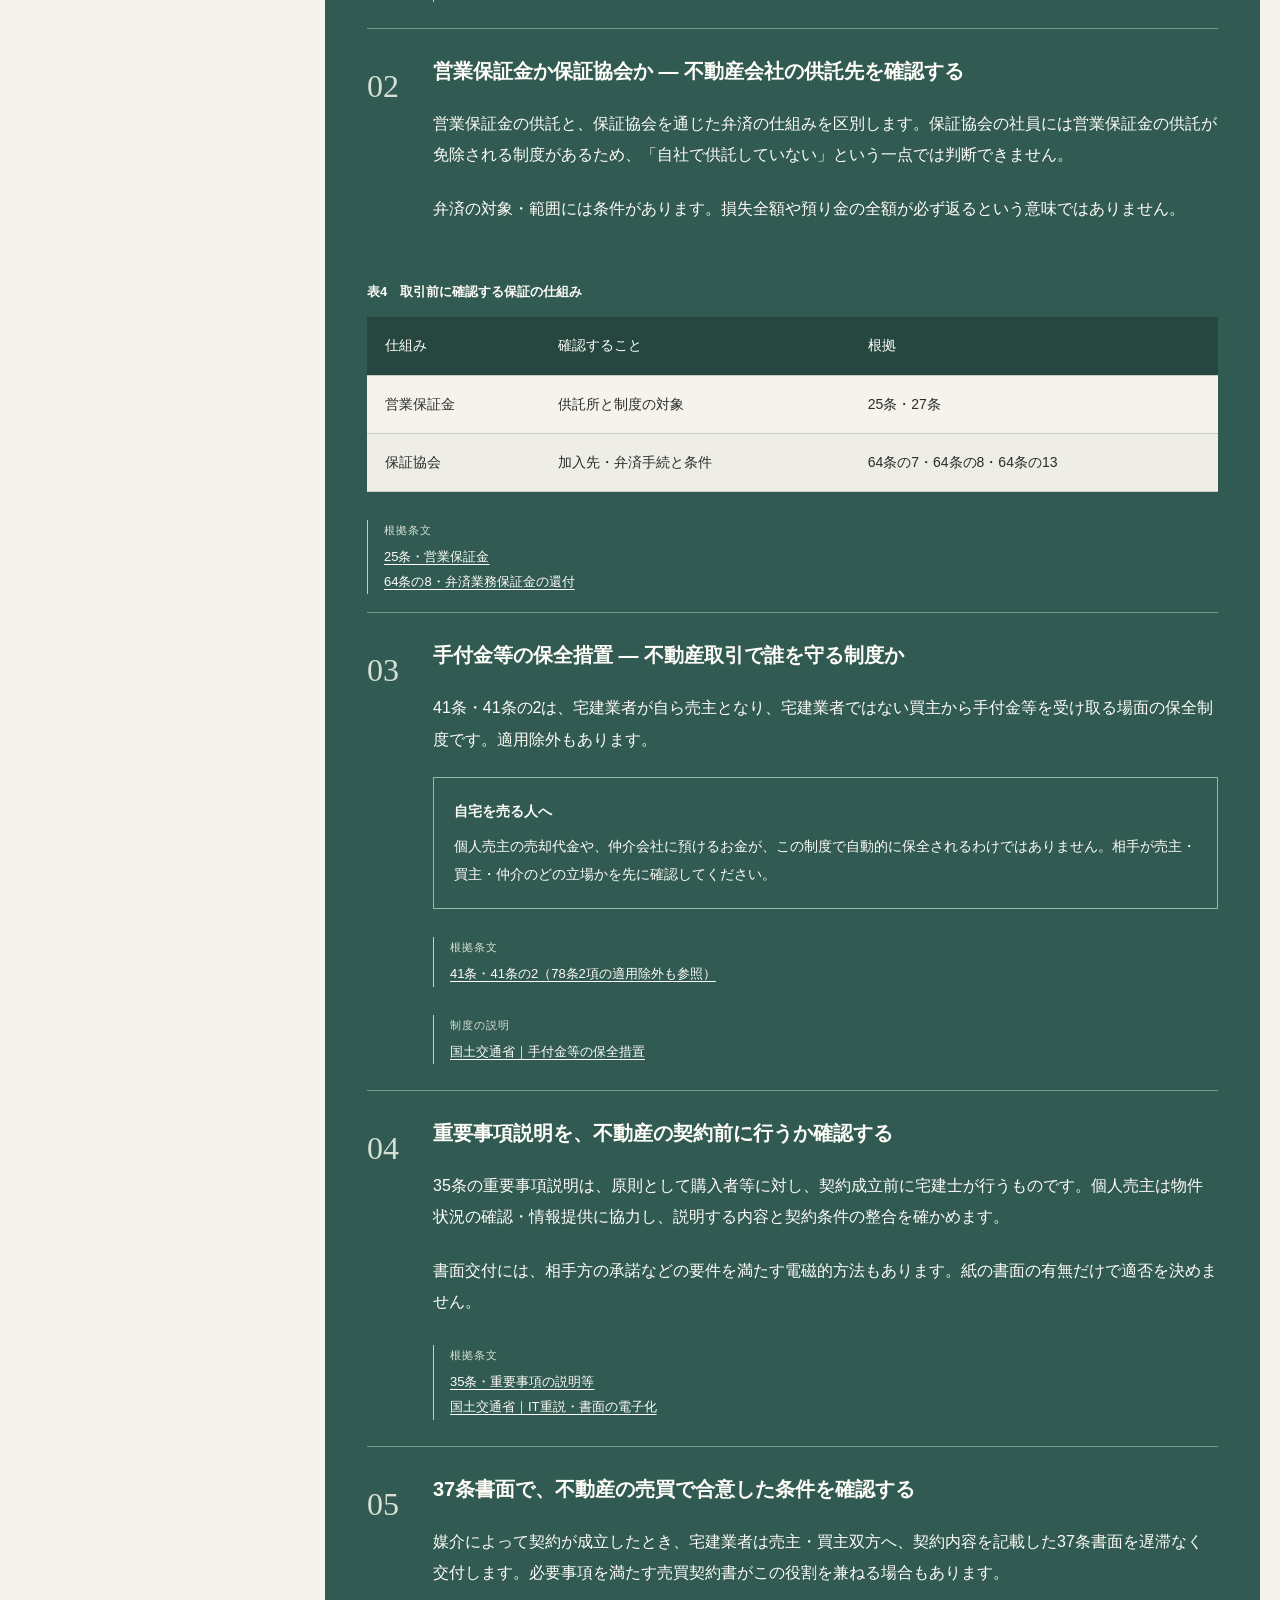
==== commit de308d9a: "SEOの基準外18項目を全部直す(26/28合格・残り2はドメインと公開の判断待ち) SEO正本3,366行を全行読み直し、28項目の検算台帳を作って測った結果、 18項目が基準外だった。全部直した。" ====
--- a/index.html
+++ b/index.html
@@ -5,9 +5,84 @@
   <meta name="viewport" content="width=device-width, initial-scale=1">
   <!-- 雛形。本文・画像・相談先が揃ってから公開版へ移す。 -->
   <meta name="robots" content="noindex, nofollow">
-  <title>山科区の不動産売却｜印紙・手数料・必要書類と、会社の選び方</title>
-  <meta name="description" content="京都市山科区で不動産を売却する前に確認したい流れ、印紙税、仲介手数料、必要書類、会社の選び方を、一次情報とともに読み解きます。">
+  <title>山科区で不動産を売却する前に、費用と書類と任せる会社を知っておく</title>
+  <meta name="description" content="京都市山科区で家や土地を手放すとき、先に決まっているものが三つあります。売買契約書に貼る印紙の額、仲介手数料の上限、売主が用意する書類です。国税庁と国土交通省の一次情報にあたりながら、不動産会社の免許と保証の確かめ方、東野から小野までの地価の差まで、山科区の不動産売却でつまずきやすいところを順にたどります。">
   <link rel="stylesheet" href="誌面.css">
+  <link rel="canonical" href="https://akatsuki-5648.github.io/yamashina-fudousan-seo/">
+  <meta property="og:locale" content="ja_JP">
+  <meta property="og:site_name" content="山科 暮らしと、不動産。">
+  <meta property="og:type" content="website">
+  <meta property="og:title" content="山科区で不動産を売却する前に、費用と書類と任せる会社を知っておく">
+  <meta property="og:description" content="京都市山科区で家や土地を手放すとき、先に決まっているものが三つあります。売買契約書に貼る印紙の額、仲介手数料の上限、売主が用意する書類です。国税庁と国土交通省の一次情報にあたりながら、不動産会社の免許と保証の確かめ方、東野から小野までの地価の差まで、山科区の不動産売却でつまずきやすいところを順にたどります。">
+  <meta property="og:url" content="https://akatsuki-5648.github.io/yamashina-fudousan-seo/">
+  <meta property="og:image" content="https://akatsuki-5648.github.io/yamashina-fudousan-seo/images/og-top.jpg">
+  <meta property="og:image:width" content="1200">
+  <meta property="og:image:height" content="630">
+  <meta property="og:image:alt" content="山科区で不動産を売却するときの暮らしを表した、山並みと水辺のある住宅街">
+  <meta name="twitter:card" content="summary_large_image">
+  <meta name="twitter:title" content="山科区で不動産を売却する前に、費用と書類と任せる会社を知っておく">
+  <meta name="twitter:description" content="京都市山科区で家や土地を手放すとき、先に決まっているものが三つあります。売買契約書に貼る印紙の額、仲介手数料の上限、売主が用意する書類です。国税庁と国土交通省の一次情報にあたりながら、不動産会社の免許と保証の確かめ方、東野から小野までの地価の差まで、山科区の不動産売却でつまずきやすいところを順にたどります。">
+  <meta name="twitter:image" content="https://akatsuki-5648.github.io/yamashina-fudousan-seo/images/og-top.jpg">
+  <meta name="twitter:image:alt" content="山科区で不動産を売却するときの暮らしを表した、山並みと水辺のある住宅街">
+  <meta name="theme-color" content="#315B52">
+  <link rel="manifest" href="./site.webmanifest">
+  <link rel="apple-touch-icon" href="./apple-touch-icon.png">
+  <link rel="icon" href="./favicon.ico" sizes="any">
+  <link rel="icon" type="image/png" sizes="32x32" href="./favicon-32x32.png">
+  <script type="application/ld+json">
+{
+ "@context": "https://schema.org",
+ "@graph": [
+  {
+   "@type": "Organization",
+   "@id": "https://akatsuki-5648.github.io/yamashina-fudousan-seo/#org",
+   "name": "山科 暮らしと、不動産。",
+   "url": "https://akatsuki-5648.github.io/yamashina-fudousan-seo/"
+  },
+  {
+   "@type": "WebSite",
+   "@id": "https://akatsuki-5648.github.io/yamashina-fudousan-seo/#website",
+   "url": "https://akatsuki-5648.github.io/yamashina-fudousan-seo/",
+   "name": "山科 暮らしと、不動産。",
+   "inLanguage": "ja",
+   "publisher": {
+    "@id": "https://akatsuki-5648.github.io/yamashina-fudousan-seo/#org"
+   }
+  },
+  {
+   "@type": "BreadcrumbList",
+   "@id": "https://akatsuki-5648.github.io/yamashina-fudousan-seo/#breadcrumb",
+   "itemListElement": [
+    {
+     "@type": "ListItem",
+     "position": 1,
+     "name": "TOP",
+     "item": "https://akatsuki-5648.github.io/yamashina-fudousan-seo/"
+    }
+   ]
+  },
+  {
+   "@type": "Article",
+   "@id": "https://akatsuki-5648.github.io/yamashina-fudousan-seo/#article",
+   "headline": "山科区で不動産を売却する前に、費用と書類と任せる会社を知っておく",
+   "description": "京都市山科区で家や土地を手放すとき、先に決まっているものが三つあります。売買契約書に貼る印紙の額、仲介手数料の上限、売主が用意する書類です。国税庁と国土交通省の一次情報にあたりながら、不動産会社の免許と保証の確かめ方、東野から小野までの地価の差まで、山科区の不動産売却でつまずきやすいところを順にたどります。",
+   "image": "https://akatsuki-5648.github.io/yamashina-fudousan-seo/images/og-top.jpg",
+   "datePublished": "2026-09-12",
+   "dateModified": "2026-09-12",
+   "inLanguage": "ja",
+   "isPartOf": {
+    "@id": "https://akatsuki-5648.github.io/yamashina-fudousan-seo/#website"
+   },
+   "publisher": {
+    "@id": "https://akatsuki-5648.github.io/yamashina-fudousan-seo/#org"
+   },
+   "mainEntityOfPage": {
+    "@id": "https://akatsuki-5648.github.io/yamashina-fudousan-seo/"
+   }
+  }
+ ]
+}
+  </script>
 </head>
 <body>
   <a class="skip" href="#article">本文へ進む</a>
@@ -28,7 +103,7 @@
           <p class="cover-meta">売却の手引き <span aria-hidden="true">—</span> 第1号</p>
         </div>
         <figure class="cover-image image-slot">
-          <img src="images/01-yamashina-waterside.webp" width="1513" height="1040" alt="山科区の不動産売却を考える暮らしをイメージした、山並みと水辺のある住宅街" fetchpriority="high">
+          <img src="images/01-yamashina-waterside.webp" width="1513" height="1040" alt="山科区で不動産を売却するときの暮らしを表した、山並みと水辺のある住宅街" fetchpriority="high">
           <span class="image-label">01 ／ 街の余白</span>
           <figcaption>山並みと水辺のある暮らしを表現した生成イメージ。山科の実景写真ではありません。</figcaption>
         </figure>
@@ -39,10 +114,10 @@
           <nav aria-label="目次">
             <p class="eyebrow">この記事で確かめること</p>
             <ol>
-              <li><a href="#flow">売却の全体の流れ</a></li><li><a href="#stamp">売買契約書の印紙</a></li>
-              <li><a href="#receipt">領収書の印紙</a></li><li><a href="#fee">仲介手数料</a></li>
-              <li><a href="#documents">必要書類</a></li><li><a href="#tax">利益と税金</a></li>
-              <li class="contents-core"><a href="#company">会社選びの5つの確認</a></li><li><a href="#area">山科の地価とエリア</a></li>
+              <li><a href="#flow">不動産売却の流れ</a></li><li><a href="#stamp">売買契約書の印紙</a></li>
+              <li><a href="#receipt">領収書の印紙</a></li><li><a href="#fee">不動産の仲介手数料</a></li>
+              <li><a href="#documents">売主の必要書類</a></li><li><a href="#tax">売却後の利益と税金</a></li>
+              <li class="contents-core"><a href="#company">不動産会社の選び方</a></li><li><a href="#area">山科の地価とエリア</a></li>
               <li><a href="#faq">よくある質問</a></li><li><a href="#summary">まとめ</a></li>
             </ol>
           </nav>
@@ -56,78 +131,78 @@
             <h3>査定を頼む前に、売却の条件を整理する</h3>
             <p>いつまでに売りたいか、住み替えの予定はあるか、住宅ローンは残っているか。希望価格とともに、動かせない条件をメモしておきます。ここが決まっていないと、複数の会社から出てきた査定額を並べても、どれを選べばよいのか判断がつきません。</p>
             <p>相続した家、共有名義の土地、住み替えを前提にした売却では、始める前に整えるものが変わります。相続なら名義が誰になっているか、共有ならほかの持ち主の意向はどうか。山科区で不動産を売却する場合も、この確認を先にしておくと、あとで止まりません。</p>
-            <p>もうひとつ、査定額と実際に売れる値段は別のものです。査定は「この条件ならこのくらいで売り出せる」という見立てであって、買い手がその金額で申し込むことを約束するものではありません。高い査定額を出した会社が、高く売ってくれる会社とは限らない。なぜその金額になったのか、根拠を聞いて確かめます。</p>
-            <h3>契約から引渡しまでの節目を知る</h3>
+            <p>もうひとつ、不動産の査定額と、実際に売却できる値段は別のものです。査定は「この条件ならこのくらいで売り出せる」という見立てであって、買い手がその金額で申し込むことを約束するものではありません。高い査定額を出した会社が、高く売ってくれる会社とは限らない。なぜその金額になったのか、根拠を聞いて確かめます。</p>
+            <h3>契約から引渡しまでの節目 ― 不動産売却で動く場面</h3>
             <ol class="flow-list"><li><strong>相談・査定</strong><span>希望条件と物件の状況を伝える</span></li><li><strong>媒介契約・売出し</strong><span>依頼内容と報酬を確認する</span></li><li><strong>売買契約</strong><span>代金・期限・解除条件を確認する</span></li><li><strong>決済・引渡し</strong><span>残代金、登記、鍵の引渡しを整える</span></li></ol>
             <p>不動産の売買では、売主が動く場面と、待つ場面がはっきり分かれます。売り出してから買い手が現れるまでの期間は読めませんが、申し込みが入ってから決済までは、おおむね1か月前後で進みます。この間に用意する書類と費用が決まっているので、先に把握しておくと慌てません。</p>
-            <h3>媒介契約は3つある。報酬と期間の決まり方が変わる</h3>
+            <h3>媒介契約は3つある ― 不動産売却の報酬と期間の決まり方</h3>
             <p>会社に売却を任せるときに結ぶのが媒介契約です。専属専任媒介・専任媒介・一般媒介の3つがあり、他社にも同時に頼めるか、自分で見つけた相手と直接契約できるか、報告の頻度はどうか、という点が違います。どれを選んでも仲介手数料の上限は変わりませんが、売却の進み方と、途中で会社を変えられるかどうかが変わります。</p>
-            <h3>決済の日に司法書士が同席する理由</h3>
-            <p>残代金を受け取る日には、司法書士が同席するのが通例です。代金の支払いと、所有権を移す登記の申請を、同じ日に確実につなぐためです。売主から見れば「お金を受け取る前に名義だけ移ってしまう」ことを避ける仕組みで、買主から見れば「代金を払ったのに登記が入らない」ことを避ける仕組みでもあります。住宅ローンが残っている場合は、この日に抵当権を抹消する手続きも同時に行います。</p>
+            <h3>決済の日に司法書士が同席する理由 ― 不動産の登記と代金</h3>
+            <p>不動産の売却で残代金を受け取る日には、司法書士が同席するのが通例です。代金の支払いと、所有権を移す登記の申請を、同じ日に確実につなぐためです。売主から見れば「お金を受け取る前に名義だけ移ってしまう」ことを避ける仕組みで、買主から見れば「代金を払ったのに登記が入らない」ことを避ける仕組みでもあります。住宅ローンが残っている場合は、この日に抵当権を抹消する手続きも同時に行います。</p>
           </section>
 
           <section class="chapter" id="stamp" data-target-chars="1500" aria-labelledby="stamp-title">
             <header class="chapter-heading"><p class="kicker">02 ／ 契約のお金</p><p class="chapter-copy">小さな印紙にも、<br>確かな根拠を。</p><h2 id="stamp-title">いくらの印紙を貼るのか ― 不動産売買契約書の場合</h2></header>
             <p class="answer">紙の不動産売買契約書の印紙税は、記載金額で変わります。下表は2027年3月31日までに作成される契約書に対する軽減税額の抜粋です。</p>
-            <h3>記載金額に応じた印紙税額を確認する</h3>
+            <h3>記載金額に応じた印紙税額 ― 不動産の売買契約書で確認する</h3>
             <div class="table-scroll" role="region" aria-label="印紙税額の表。狭い画面では横にスクロールできます" tabindex="0"><table><caption>表1　不動産売買契約書の印紙税額〈軽減措置・抜粋〉</caption><thead><tr><th scope="col">契約書に記載された金額</th><th scope="col">1通当たりの税額</th></tr></thead><tbody>
               <tr><th scope="row">100万円超・500万円以下</th><td>1,000円</td></tr><tr><th scope="row">500万円超・1,000万円以下</th><td>5,000円</td></tr><tr><th scope="row">1,000万円超・5,000万円以下</th><td>10,000円</td></tr><tr><th scope="row">5,000万円超・1億円以下</th><td>30,000円</td></tr>
             </tbody></table></div>
             <p class="small">表にない金額帯・記載金額のない契約書は国税庁の一覧で確認してください。領収書には別の判定を使います。</p>
-            <h3>誰が印紙代を払うのか ― 売主と買主で分けるのが通例</h3>
+            <h3>誰が印紙代を払うのか ― 不動産の売主と買主で分ける</h3>
             <p>印紙税は、その課税文書を作成した人が納めます。不動産の売買契約書を売主と買主が1通ずつ持つ場合、それぞれが自分の1通に印紙を貼り、費用も半分ずつ負担するのが通例です。ただしこれは法律で決まった配分ではなく、契約でどう決めたかが優先されます。契約書の条項に負担の定めがあるか、売買契約の前に確かめておきます。</p>
-            <h3>2通作るか、1通にして写しを持つか</h3>
+            <h3>不動産売買契約書を2通作るか、1通にして写しを持つか</h3>
             <p>原本を2通作れば、印紙も2通分かかります。記載金額が3,000万円の不動産売買契約書なら、1通1万円が2通で2万円です。原本を1通だけ作り、もう一方が写しを持つという方法もありますが、写しであっても署名や押印があって原本と同じ効力を持つ形にすると、その写しも課税文書として扱われることがあります。単なるコピーなのか、原本として通用する書面なのかで判定が変わります。</p>
-            <h3>電子契約なら印紙は不要 ― 電磁的記録は文書ではない</h3>
+            <h3>電子契約なら印紙は不要 ― 不動産売買でも電磁的記録は文書ではない</h3>
             <p>紙で作らず、電子契約で取り交わした場合、印紙税はかかりません。印紙税は「文書」に課される税で、電磁的記録は印紙税法上の文書に当たらないためです。同じ内容の不動産売買契約でも、紙なら課税、電子なら不課税という差が出ます。ただし電子で契約したあとに、その内容を紙に印刷して署名・押印し、原本として取り交わせば、その紙は課税文書になります。「電子だから常に不要」ではなく、最終的に紙の原本を作ったかどうかで判断されます。</p>
-            <h3>消印はどこに押すのか ― 割印との違い</h3>
-            <p>印紙を貼っただけでは納付になりません。印紙と契約書の紙の両方にまたがるように、印章か署名で消します。これが消印です。位置に厳密な決まりはありませんが、印紙の彩紋（模様の部分）と台紙をまたぐように押すのが確実です。契約書が複数枚にわたるときに、ページのつなぎ目に押す割印とは別のものなので、消印を忘れたまま割印だけ押してある、という取り違えが起きないようにします。消印がないと、印紙を貼っていても納付したことにならず、貼り忘れと同じ扱いで過怠税の対象になります。</p>
+            <h3>消印はどこに押すのか ― 不動産売買契約書の割印との違い</h3>
+            <p>不動産の売買契約書に印紙を貼っただけでは、納付になりません。印紙と契約書の紙の両方にまたがるように、印章か署名で消します。これが消印です。位置に厳密な決まりはありませんが、印紙の彩紋（模様の部分）と台紙をまたぐように押すのが確実です。契約書が複数枚にわたるときに、ページのつなぎ目に押す割印とは別のものなので、消印を忘れたまま割印だけ押してある、という取り違えが起きないようにします。消印がないと、印紙を貼っていても納付したことにならず、貼り忘れと同じ扱いで過怠税の対象になります。</p>
             <p class="small">この表と期間は国税庁 No.7108（令和8年4月1日現在法令等）で確認しました。軽減措置の対象は、平成26年4月1日から令和9年3月31日までに作成される契約書です。期限は延長されることがあるので、契約の直前にもう一度一次情報で確かめてください。</p>
             <p class="source"><span>根拠を読む</span><a href="https://www.nta.go.jp/taxes/shiraberu/taxanswer/inshi/7108.htm">国税庁 No.7108｜不動産の譲渡契約書の印紙税軽減措置</a><small>確認日：2026年9月10日</small></p>
-            <h3>印紙を買う場所と、貼るタイミング</h3>
-            <p>収入印紙は郵便局や法務局、一部のコンビニエンスストアで購入できます。決済の当日にまとめて用意するのではなく、契約書の記載金額が固まった段階で、早めに手配しておくと当日の進行が滞りません。貼るのは契約書を取り交わす際で、両者が同じ内容の書面を確認したあとに行います。</p>
+            <h3>印紙を買う場所と、不動産の契約で貼るタイミング</h3>
+            <p>不動産の売却で使う収入印紙は、郵便局や法務局、一部のコンビニエンスストアで購入できます。決済の当日にまとめて用意するのではなく、契約書の記載金額が固まった段階で、早めに手配しておくと当日の進行が滞りません。貼るのは契約書を取り交わす際で、両者が同じ内容の書面を確認したあとに行います。</p>
           </section>
 
           <section class="chapter" id="receipt" data-target-chars="800" aria-labelledby="receipt-title">
             <header class="chapter-heading"><p class="kicker">03 ／ 受け取るお金</p><p class="chapter-copy">受け取る人と、<br>書く人を確かめる。</p><h2 id="receipt-title">領収書の印紙は誰が払うのか ― 不動産の売買代金を受け取るとき</h2></header>
-            <h3>まず、課税される領収書かを確認する</h3>
+            <h3>まず、課税される領収書かを確認する ― 不動産の売却代金</h3>
             <p class="answer">営業に関しない領収書は非課税です。個人が生活用の自宅を売る場合と、事業として不動産を売る場合を分けて判断します。「売主だから必ず印紙が必要」とは限りません。</p>
-            <h3>納税義務と費用負担の取り決めを分ける</h3>
+            <h3>納税義務と、不動産の当事者で決める費用負担を分ける</h3>
             <p>課税文書の作成者に生じる納税義務と、当事者間で決める費用負担は別の論点です。誰が領収書を発行するかを先に確認しましょう。</p>
-            <h3>自宅を売った個人の領収書は、原則として非課税</h3>
+            <h3>自宅の不動産を売った個人の領収書は、原則として非課税</h3>
             <p>国税庁は「商人以外の個人の行為は営業には当たりません」としています。住んでいた家や土地を手放すのは、反復して利益を得るための商行為ではなく、私的な財産の処分にあたります。そのため、個人が自宅を売って受け取る代金の領収書は、営業に関しない受取書として非課税になるのが原則です。不動産の売買代金は数千万円になりますが、金額の大小では判定しません。</p>
-            <h3>法人が売主なら課税 ― 同じ取引でも立場で変わる</h3>
+            <h3>法人が売主なら課税 ― 同じ不動産の取引でも立場で変わる</h3>
             <p>一方、法人が売主の場合や、個人でも不動産の売買を事業として繰り返している場合は営業に当たり、領収書は課税文書になります。同じ物件、同じ金額の取引でも、受け取る側が誰かによって印紙が要るか要らないかが変わります。相手が業者か個人かを、先に確かめておきます。</p>
-            <h3>手付金と残代金で、それぞれ判定する</h3>
-            <p>売買では、契約時に手付金、決済時に残代金と、受け取る場面が2回に分かれます。領収書もそのつど発行するので、判定もそれぞれ行います。なお課税される場合でも、記載金額が5万円未満のものは非課税です。課税される受取書の税額は、100万円以下で200円、100万円超200万円以下で400円、500万円超1,000万円以下で2,000円と、記載金額で段階的に決まります。売買代金の帯にあたる金額は、国税庁の一覧で確かめてください。</p>
-            <h3>実務では誰が原本を持つかで揉めやすい</h3>
-            <p>領収書そのものより、「どちらが原本を保管するか」で行き違いが起きることがあります。確定申告で経費や控除の根拠として使う側が、原本を持っておく必要があります。コピーで済むのか、原本が要るのかは、税理士や担当者に事前に聞いておくと二度手間になりません。書面の受け渡しは、決済当日に慌てて行うより、前もって誰が何を用意するかを取り決めておくほうが確実です。</p>
+            <h3>不動産の手付金と残代金で、それぞれ判定する</h3>
+            <p>不動産の売買では、契約時に手付金、決済時に残代金と、受け取る場面が2回に分かれます。領収書もそのつど発行するので、判定もそれぞれ行います。なお課税される場合でも、記載金額が5万円未満のものは非課税です。課税される受取書の税額は、100万円以下で200円、100万円超200万円以下で400円、500万円超1,000万円以下で2,000円と、記載金額で段階的に決まります。売買代金の帯にあたる金額は、国税庁の一覧で確かめてください。</p>
+            <h3>不動産の売却後は、誰が原本を持つかで揉めやすい</h3>
+            <p>不動産を売却したあとは、領収書そのものより「どちらが原本を保管するか」で行き違いが起きることがあります。確定申告で経費や控除の根拠として使う側が、原本を持っておく必要があります。コピーで済むのか、原本が要るのかは、税理士や担当者に事前に聞いておくと二度手間になりません。書面の受け渡しは、決済当日に慌てて行うより、前もって誰が何を用意するかを取り決めておくほうが確実です。</p>
             <p class="source"><span>根拠を読む</span><a href="https://www.nta.go.jp/taxes/shiraberu/taxanswer/inshi/7105.htm">国税庁 No.7105｜金銭又は有価証券の受取書、領収書</a><small>確認日：2026年9月10日</small></p>
           </section>
 
           <section class="chapter" id="fee" data-target-chars="1300" aria-labelledby="fee-title">
             <header class="chapter-heading"><p class="kicker">04 ／ 仲介の費用</p><p class="chapter-copy">「上限」と「見積り」を、<br>同じにしない。</p><h2 id="fee-title">上限は法律で決まっている ― 不動産の仲介手数料</h2></header>
-            <h3>通常の上限を、売買価格から計算する</h3>
+            <h3>通常の上限を、不動産の売買価格から計算する</h3>
             <p class="answer">売買価格が400万円を超える通常の媒介では、税抜売買価格×3％＋6万円に消費税を加えた額が、一方の依頼者から受け取る報酬の上限です。</p>
             <div class="formula"><span>税込上限の速算式〈消費税10％〉</span><p>（売買価格 × 3％ ＋ 6万円）× 1.1</p><small>400万円超の場合。売買価格は建物に係る消費税等相当額を除く。</small></div>
             <div class="table-scroll" role="region" aria-label="仲介手数料計算表" tabindex="0"><table><caption>表2　仲介手数料の通常上限・計算例</caption><thead><tr><th scope="col">税抜売買価格</th><th scope="col">税抜報酬</th><th scope="col">税込上限</th></tr></thead><tbody><tr><th scope="row">1,000万円</th><td>36万円</td><td>39万6,000円</td></tr><tr><th scope="row">2,000万円</th><td>66万円</td><td>72万6,000円</td></tr><tr><th scope="row">3,000万円</th><td>96万円</td><td>105万6,000円</td></tr></tbody></table></div>
-            <h3>低価格物件の特例と「分かれ」を確認する</h3>
+            <h3>低価格の不動産の特例と「分かれ」を確認する</h3>
             <p>800万円以下の宅地建物には、仲介に要する費用を勘案して通常の上限を超える報酬を受け取れる特例があります。上限は一方の依頼者につき税込33万円で、事前の説明と合意が必要です。</p>
             <p>この特例は「価格800万円以下の宅地・建物」が対象で、国土交通省は使用の状態を問わないとしています。空き家でなければ使えない、というものではありません。</p>
-            <h3>400万円以下は、段階を分けて計算する</h3>
-            <p>上限は一律ではなく、価格を3つに区切って積み上げます。税込で見ると、200万円以下の部分に5.5％、200万円を超えて400万円以下の部分に4.4％、400万円を超える部分に3.3％です。1,000万円の物件なら、200万円×5.5％＋200万円×4.4％＋600万円×3.3％で、上限は39万6,000円になります。上の速算式で計算しても同じ額になるので、400万円を超える売買では速算式のほうが早く出せます。</p>
-            <h3>「分かれ」とは何か ― 半額という意味ではない</h3>
+            <h3>400万円以下の不動産は、段階を分けて計算する</h3>
+            <p>上限は一律ではなく、不動産の売買価格を3つに区切って積み上げます。税込で見ると、200万円以下の部分に5.5％、200万円を超えて400万円以下の部分に4.4％、400万円を超える部分に3.3％です。1,000万円の物件なら、200万円×5.5％＋200万円×4.4％＋600万円×3.3％で、上限は39万6,000円になります。上の速算式で計算しても同じ額になるので、400万円を超える売買では速算式のほうが早く出せます。</p>
+            <h3>「分かれ」とは何か ― 不動産の仲介で半額という意味ではない</h3>
             <p>不動産の現場で「分かれ」と呼ぶのは、売主側に付いた会社と買主側に付いた会社が別々にいて、それぞれが自分の依頼者から報酬を受け取る形のことです。手数料が半分になるという意味ではありません。売主は売主側の会社へ、買主は買主側の会社へ、それぞれ上限までの範囲で支払います。これに対して、1社が売主と買主の両方を担当する形もあり、その場合はその会社が双方から受け取ります。どちらであっても、一方の依頼者から受け取れる上限は変わりません。</p>
-            <h3>上限は定価ではない ― 相場と混ぜて考えない</h3>
-            <p>ここまでの金額は、あくまで法律が定めた「上限」です。実際にいくらになるかは媒介契約で決めるもので、上限より低い金額で合意することもできます。「相場は3％＋6万円」と説明されることがありますが、それは上限がそのまま慣行になっているだけで、払わなければならない金額として決まっているわけではありません。見積りを受け取ったら、上限の計算結果と並べて確かめます。</p>
-            <h3>手数料のほかにかかるお金を分けておく</h3>
-            <p>仲介手数料とは別に、売主が負担することの多い費用があります。住宅ローンが残っていれば抵当権を抹消する登記の費用、登記の内容と現況が違えば住所変更や氏名変更の登記費用、境界がはっきりしない土地なら測量の費用です。これらは仲介手数料に含まれません。見積りをもらうときは、手数料の欄と、それ以外の実費の欄を分けて出してもらうと比べやすくなります。</p>
+            <h3>上限は定価ではない ― 不動産の相場と混ぜて考えない</h3>
+            <p>ここまでの金額は、不動産の売買について法律が定めた「上限」です。実際にいくらになるかは媒介契約で決めるもので、上限より低い金額で合意することもできます。「相場は3％＋6万円」と説明されることがありますが、それは上限がそのまま慣行になっているだけで、払わなければならない金額として決まっているわけではありません。見積りを受け取ったら、上限の計算結果と並べて確かめます。</p>
+            <h3>不動産の手数料のほかにかかるお金を分けておく</h3>
+            <p>仲介手数料とは別に、不動産の売主が負担することの多い費用があります。住宅ローンが残っていれば抵当権を抹消する登記の費用、登記の内容と現況が違えば住所変更や氏名変更の登記費用、境界がはっきりしない土地なら測量の費用です。これらは仲介手数料に含まれません。見積りをもらうときは、手数料の欄と、それ以外の実費の欄を分けて出してもらうと比べやすくなります。</p>
             <p class="source"><span>根拠を読む</span><a href="https://www.mlit.go.jp/totikensangyo/const/1_6_bf_000013.html">国土交通省｜不動産取引に関するお知らせ・仲介手数料の上限</a><small>確認日：2026年9月10日</small></p>
           </section>
 
           <section class="chapter" id="documents" data-target-chars="1200" aria-labelledby="documents-title">
-            <header class="chapter-heading"><p class="kicker">05 ／ 手元に揃える</p><p class="chapter-copy">書類をひらく。<br>住まいの履歴が見える。</p><h2 id="documents-title">先にそろえておく書類 ― 売主が用意するもの</h2></header>
-            <h3>相談前に、手元にある資料を探す</h3>
+            <header class="chapter-heading"><p class="kicker">05 ／ 手元に揃える</p><p class="chapter-copy">書類をひらく。<br>住まいの履歴が見える。</p><h2 id="documents-title">先にそろえておく書類 ― 不動産の売主が用意するもの</h2></header>
+            <h3>相談前に、不動産の手元資料を探す</h3>
             <p>不動産の売却では、すべての書類を一度に揃える必要があるとは限りません。まず所持しているものを確認し、不足分は物件や登記の状況に合わせて確認します。</p>
             <div class="table-scroll" role="region" aria-label="売主の書類チェックリスト" tabindex="0"><table class="check-table"><caption>表3　書類を探すためのチェックリスト〈個別に必要性を確認〉</caption><thead><tr><th scope="col">確認</th><th scope="col">書類・資料</th><th scope="col">何を確認するか</th></tr></thead><tbody>
               <tr><td><input type="checkbox" aria-label="登記識別情報または登記済証を確認"></td><th scope="row">登記識別情報／登記済証</th><td>権利に関する手続の準備</td></tr>
@@ -138,15 +213,15 @@
               <tr><td><input type="checkbox" aria-label="ローンの資料を確認"></td><th scope="row">住宅ローンの残高が分かるもの</th><td>返済と抵当権抹消の準備</td></tr>
             </tbody></table></div>
             <p class="small">チェック内容は保存・送信されません。必要に応じてブラウザから印刷できます。</p>
-            <h3>物件と登記の状況によって必要な書類を追加する</h3>
+            <h3>不動産と登記の状況によって必要な書類を追加する</h3>
             <p>相続・共有・住所変更の有無、マンションか戸建てかなどで準備は変わります。印鑑証明書等の必要性や有効な発行時期も、手続の担当者に確認します。売主が用意する書類は、不動産の種類と登記の状況で変わると考えておくと確実です。</p>
-            <h3>権利証が見つからない ― 代わりの手段がある</h3>
+            <h3>権利証が見つからない ― 不動産の売却は止まらない</h3>
             <p>登記識別情報の通知や、古い登記済証（いわゆる権利証）が見当たらない、という相談は珍しくありません。これらは再発行されませんが、見つからないと不動産を売れないわけでもありません。登記の場面では、司法書士が本人であることを確認して書類を作る方法や、法務局から名義人へ通知を送って確認する方法が用意されています。手間と費用は増えるので、早めに「見つからない」と伝えておくほど、段取りが組みやすくなります。</p>
-            <h3>マンションなら、管理に関する資料もそろえる</h3>
+            <h3>マンションの不動産なら、管理に関する資料もそろえる</h3>
             <p>区分所有のマンションを売る場合は、不動産そのものの資料に加えて、管理規約、使用細則、管理費と修繕積立金の額、長期修繕計画や大規模修繕の履歴、総会の議事録といった資料が要ります。買主はここを見て「毎月いくらかかる建物なのか」「積立金は足りているのか」を判断します。手元にない場合は管理会社から取り寄せることになるので、日数がかかることを見込んでおきます。</p>
-            <h3>土地は境界がはっきりしているかで、準備が変わる</h3>
+            <h3>土地の不動産は、境界がはっきりしているかで準備が変わる</h3>
             <p>戸建てや土地の不動産売買では、隣地との境界が問題になります。境界標が現地にあるか、確定測量図があるか、隣の所有者と境界について合意した書面があるか。ここが曖昧なままだと、引渡しの直前で止まることがあります。測量から隣地との立会いまでには時間がかかるため、売り出す前の段階で状況を確かめておくのが安全です。山科区は傾斜のある土地や、古くからの区画が残る地域もあり、現況と図面が合っているかを見ておく意味があります。</p>
-            <h3>名義が故人のままなら、先に相続の手続きを済ませる</h3>
+            <h3>名義が故人のままの不動産は、先に相続の手続きを済ませる</h3>
             <p>親から引き継いだ家を売る場合、登記の名義が亡くなった方のままになっていることがあります。この状態では、その不動産の名義をそのまま買主へ移すことができません。遺産分割の話し合いと、相続による登記を先に済ませる必要があります。相続人が複数いれば全員の合意が要り、連絡が取りづらい相続人がいると時間がかかります。売却を考え始めた時点で登記の名義を確認しておくと、あとの予定が立てやすくなります。</p>
             <p class="small">住宅ローンが残っている場合の抵当権抹消や、相続登記にかかる登録免許税の額は、不動産の個数や評価額によって変わります。税率と計算方法は法務局と登記の担当者に確認してください。ここでは金額を示していません。</p>
             <p class="source"><span>手続を調べる</span><a href="https://www.moj.go.jp/tetsuduki_hudosan.html">法務省｜不動産登記関係手続</a><small>書類の一律の必須性を示す一覧ではありません。</small></p>
@@ -157,17 +232,17 @@
             <h3>売却代金と譲渡所得を区別する</h3>
             <p>売れた金額をそのまま利益とは扱いません。購入時の金額が分かる資料や、売却にかかった費用の記録を保管しておきます。</p>
             <p>税金がかかるのは、売れた金額そのものではなく、そこから買ったときの費用と売るためにかかった費用を引いた残りです。この残りを譲渡所得といいます。3,000万円で売れた不動産でも、買ったときに3,000万円かかっていれば利益は出ていないことになります。</p>
-            <h3>住宅ローンの残りは、買ったときの費用ではない</h3>
+            <h3>住宅ローンの残りは、不動産を買ったときの費用ではない</h3>
             <p>ここで取り違えやすいのが、住宅ローンの残債です。「ローンが2,000万円残っているから、2,000万円は経費になる」とはなりません。ローンは資金の借り方であって、不動産を買うのにいくらかかったかとは別の話です。買ったときの契約書、仲介手数料の領収書、登記費用の記録。この章の前で書類をそろえる話をしたのは、ここで効いてくるからです。購入時の資料が見つからないと、実際にかかった費用を証明できず、不利な計算になることがあります。</p>
             <p class="small">取得費の具体的な計算方法、建物の減価償却の考え方、所有期間による税率の違いは、物件と経過年数で変わります。ここでは計算式と税率を示していません。国税庁の該当ページと、税務署または税理士に確認してください。</p>
-            <h3>3000万円控除の対象と申告を確認する</h3>
+            <h3>3000万円控除の対象 ― 不動産を売却したときの申告</h3>
             <p class="answer">マイホームの売却には、要件を満たすと譲渡所得から最高3,000万円を控除できる特例があります。適用には確定申告が必要です。すべての不動産売却で使える控除ではありません。</p>
-            <p>正式には「居住用財産を譲渡した場合の3,000万円の特別控除の特例」といいます。対象は、いま住んでいる家屋か、住まなくなってから3年を経過する日の属する年の12月31日までに売った場合です。「3年以内」ではなく「3年を経過する日の属する年の12月31日まで」なので、実際には3年より少し長く猶予があります。転勤や住み替えで先に引っ越した場合は、この期限を確かめておきます。</p>
+            <p>不動産を売却したときのこの控除は、正式には「居住用財産を譲渡した場合の3,000万円の特別控除の特例」といいます。対象は、いま住んでいる家屋か、住まなくなってから3年を経過する日の属する年の12月31日までに売った場合です。「3年以内」ではなく「3年を経過する日の属する年の12月31日まで」なので、実際には3年より少し長く猶予があります。転勤や住み替えで先に引っ越した場合は、この期限を確かめておきます。</p>
             <h3>親子や夫婦への売却では使えない</h3>
             <p>国税庁は、親子や夫婦など「特別の関係がある人」に対して売ったものは対象外としています。身内に不動産を譲る形の売買では、この控除は使えません。また、前年・前々年にこの特例やマイホームの譲渡損失の特例を受けている場合、売却した年の前3年間に買換えや交換の特例を受けている場合も対象外です。控除を受けることだけを目的として入居したと認められる家屋、仮住まい、別荘のような趣味・娯楽のための建物も除かれます。</p>
-            <h3>使うなら確定申告が要る ― 黙っていても適用されない</h3>
+            <h3>使うなら確定申告が要る ― 不動産を売却した翌年に</h3>
             <p>この特例は、要件を満たしていれば自動的に適用されるものではありません。一定の書類を添えて確定申告をすることが必要です。売った年の翌年に申告します。控除を使った結果、納める税額がゼロになる場合でも、申告そのものは必要です。</p>
-            <h3>固定資産税は、引渡し日で分けて精算する</h3>
+            <h3>固定資産税は、不動産の引渡し日で分けて精算する</h3>
             <p>固定資産税は、その年の1月1日時点の所有者に1年分が課されます。年の途中で不動産を売っても、納税通知は売主に届きます。そのため実務では、引渡し日を境に日割りで計算し、買主の負担分を売買代金と一緒に受け取る形で精算するのが通例です。これは税金の納付先が変わるわけではなく、当事者間の取り決めです。起算日を1月1日とするか4月1日とするかで金額が変わるので、売買契約の前にどちらで計算するかを確かめておきます。</p>
             <p class="source"><span>適用要件を読む</span><a href="https://www.nta.go.jp/taxes/shiraberu/taxanswer/joto/3302.htm">国税庁 No.3302｜マイホームを売ったときの特例</a><small>確認日：2026年9月10日</small></p>
           </section>
@@ -176,20 +251,20 @@
             <header class="chapter-heading"><p class="kicker">07 ／ この手引きの中心</p><p class="chapter-copy">任せる前に、<br>確かめられること。</p><h2 id="company-title">任せる相手をどう確かめるか ― 不動産会社を選ぶ5つの点</h2></header>
             <p class="answer">説明の印象に加えて、免許、保証の仕組み、取引の立場、契約前後の書面を確認します。条文の対象を見分けることが、具体的な質問につながります。</p>
             <figure class="inset-image image-slot"><img src="images/02-documents-desk.webp" width="1672" height="941" loading="lazy" alt="不動産会社へ売却を相談する前に、資料を確認する手元のイメージ"><figcaption>依頼する前に、資料と説明を確かめる。人物・室内は生成イメージです。</figcaption></figure>
-            <div class="law-item"><p class="law-number" aria-hidden="true">01</p><div><h3>宅建業の免許番号と、契約する相手を照合する</h3><p>名刺や書面の名称・所在地・免許番号を、国土交通省の検索情報と照合します。免許番号の括弧内の数字だけで安全性や営業年数を断定せず、有効期間と現在の情報を確認します。</p><p class="source"><span>免許を照合する</span><a href="https://etsuran2.mlit.go.jp/TAKKEN/takkenKensaku.do">国土交通省｜宅地建物取引業者 検索</a></p><p class="source"><span>根拠条文</span><a href="https://laws.e-gov.go.jp/law/327AC1000000176#Mp-At_3">宅地建物取引業法 第3条（免許）</a></p></div></div>
-            <div class="law-item"><p class="law-number" aria-hidden="true">02</p><div><h3>営業保証金か、保証協会の仕組みかを確認する</h3><p>営業保証金の供託と、保証協会を通じた弁済の仕組みを区別します。保証協会の社員には営業保証金の供託が免除される制度があるため、「自社で供託していない」という一点では判断できません。</p><p>弁済の対象・範囲には条件があります。損失全額や預り金の全額が必ず返るという意味ではありません。</p></div></div>
+            <div class="law-item"><p class="law-number" aria-hidden="true">01</p><div><h3>宅建業の免許番号と、契約する不動産会社を照合する</h3><p>名刺や書面の名称・所在地・免許番号を、国土交通省の検索情報と照合します。免許番号の括弧内の数字だけで安全性や営業年数を断定せず、有効期間と現在の情報を確認します。</p><p class="source"><span>免許を照合する</span><a href="https://etsuran2.mlit.go.jp/TAKKEN/takkenKensaku.do">国土交通省｜宅地建物取引業者 検索</a></p><p class="source"><span>根拠条文</span><a href="https://laws.e-gov.go.jp/law/327AC1000000176#Mp-At_3">宅地建物取引業法 第3条（免許）</a></p></div></div>
+            <div class="law-item"><p class="law-number" aria-hidden="true">02</p><div><h3>営業保証金か保証協会か ― 不動産会社の供託先を確認する</h3><p>営業保証金の供託と、保証協会を通じた弁済の仕組みを区別します。保証協会の社員には営業保証金の供託が免除される制度があるため、「自社で供託していない」という一点では判断できません。</p><p>弁済の対象・範囲には条件があります。損失全額や預り金の全額が必ず返るという意味ではありません。</p></div></div>
             <div class="table-scroll" role="region" aria-label="保証制度の比較表" tabindex="0"><table><caption>表4　取引前に確認する保証の仕組み</caption><thead><tr><th scope="col">仕組み</th><th scope="col">確認すること</th><th scope="col">根拠</th></tr></thead><tbody><tr><th scope="row">営業保証金</th><td>供託所と制度の対象</td><td>25条・27条</td></tr><tr><th scope="row">保証協会</th><td>加入先・弁済手続と条件</td><td>64条の7・64条の8・64条の13</td></tr></tbody></table></div>
             <p class="source"><span>根拠条文</span><a href="https://laws.e-gov.go.jp/law/327AC1000000176#Mp-At_25">25条・営業保証金</a><a href="https://laws.e-gov.go.jp/law/327AC1000000176#Mp-At_64_8">64条の8・弁済業務保証金の還付</a></p>
-            <div class="law-item"><p class="law-number" aria-hidden="true">03</p><div><h3>手付金等の保全措置が、誰を守る制度か確認する</h3><p>41条・41条の2は、宅建業者が自ら売主となり、宅建業者ではない買主から手付金等を受け取る場面の保全制度です。適用除外もあります。</p><p class="scope-note"><strong>自宅を売る人へ</strong>個人売主の売却代金や、仲介会社に預けるお金が、この制度で自動的に保全されるわけではありません。相手が売主・買主・仲介のどの立場かを先に確認してください。</p><p class="source"><span>根拠条文</span><a href="https://laws.e-gov.go.jp/law/327AC1000000176#Mp-At_41">41条・41条の2（78条2項の適用除外も参照）</a></p><p class="source"><span>制度の説明</span><a href="https://www.mlit.go.jp/totikensangyo/const/1_6_bf_000013.html">国土交通省｜手付金等の保全措置</a></p></div></div>
-            <div class="law-item"><p class="law-number" aria-hidden="true">04</p><div><h3>重要事項説明を、契約前に行うか確認する</h3><p>35条の重要事項説明は、原則として購入者等に対し、契約成立前に宅建士が行うものです。個人売主は物件状況の確認・情報提供に協力し、説明する内容と契約条件の整合を確かめます。</p><p>書面交付には、相手方の承諾などの要件を満たす電磁的方法もあります。紙の書面の有無だけで適否を決めません。</p><p class="source"><span>根拠条文</span><a href="https://laws.e-gov.go.jp/law/327AC1000000176#Mp-At_35">35条・重要事項の説明等</a><a href="https://www.mlit.go.jp/totikensangyo/const/sosei_const_tk3_000092.html">国土交通省｜IT重説・書面の電子化</a></p></div></div>
-            <div class="law-item"><p class="law-number" aria-hidden="true">05</p><div><h3>37条書面で、合意した条件を確認する</h3><p>媒介によって契約が成立したとき、宅建業者は売主・買主双方へ、契約内容を記載した37条書面を遅滞なく交付します。必要事項を満たす売買契約書がこの役割を兼ねる場合もあります。</p><p>代金、支払時期、引渡し、解除などの条件を照合し、交付された書面を保管します。こちらも要件を満たす電磁的方法による提供が可能です。</p><p class="source"><span>根拠条文</span><a href="https://laws.e-gov.go.jp/law/327AC1000000176#Mp-At_37">37条・書面の交付</a></p></div></div>
+            <div class="law-item"><p class="law-number" aria-hidden="true">03</p><div><h3>手付金等の保全措置 ― 不動産取引で誰を守る制度か</h3><p>41条・41条の2は、宅建業者が自ら売主となり、宅建業者ではない買主から手付金等を受け取る場面の保全制度です。適用除外もあります。</p><p class="scope-note"><strong>自宅を売る人へ</strong>個人売主の売却代金や、仲介会社に預けるお金が、この制度で自動的に保全されるわけではありません。相手が売主・買主・仲介のどの立場かを先に確認してください。</p><p class="source"><span>根拠条文</span><a href="https://laws.e-gov.go.jp/law/327AC1000000176#Mp-At_41">41条・41条の2（78条2項の適用除外も参照）</a></p><p class="source"><span>制度の説明</span><a href="https://www.mlit.go.jp/totikensangyo/const/1_6_bf_000013.html">国土交通省｜手付金等の保全措置</a></p></div></div>
+            <div class="law-item"><p class="law-number" aria-hidden="true">04</p><div><h3>重要事項説明を、不動産の契約前に行うか確認する</h3><p>35条の重要事項説明は、原則として購入者等に対し、契約成立前に宅建士が行うものです。個人売主は物件状況の確認・情報提供に協力し、説明する内容と契約条件の整合を確かめます。</p><p>書面交付には、相手方の承諾などの要件を満たす電磁的方法もあります。紙の書面の有無だけで適否を決めません。</p><p class="source"><span>根拠条文</span><a href="https://laws.e-gov.go.jp/law/327AC1000000176#Mp-At_35">35条・重要事項の説明等</a><a href="https://www.mlit.go.jp/totikensangyo/const/sosei_const_tk3_000092.html">国土交通省｜IT重説・書面の電子化</a></p></div></div>
+            <div class="law-item"><p class="law-number" aria-hidden="true">05</p><div><h3>37条書面で、不動産の売買で合意した条件を確認する</h3><p>媒介によって契約が成立したとき、宅建業者は売主・買主双方へ、契約内容を記載した37条書面を遅滞なく交付します。必要事項を満たす売買契約書がこの役割を兼ねる場合もあります。</p><p>代金、支払時期、引渡し、解除などの条件を照合し、交付された書面を保管します。こちらも要件を満たす電磁的方法による提供が可能です。</p><p class="source"><span>根拠条文</span><a href="https://laws.e-gov.go.jp/law/327AC1000000176#Mp-At_37">37条・書面の交付</a></p></div></div>
             <!-- 執筆：各項目に実際に尋ねる短い質問と確認資料を追加。個別事件・特定会社評価は入れない。 -->
             <div class="chapter-next"><p>任せる前の疑問が、まだ残っている方へ。</p><a href="#consultation">無料相談について確認する <span aria-hidden="true">↗</span></a></div>
-                      <h3>免許番号は、何を見れば分かるのか</h3>
+                      <h3>不動産会社の免許番号は、何を見れば分かるのか</h3>
             <p>免許番号は「京都府知事（3）第○○○○号」のように書かれています。知事免許は事務所が1つの都道府県にある会社、国土交通大臣免許は複数の都道府県にある会社です。どちらが上ということはありません。括弧の数字は免許を更新した回数で、更新は5年ごとです。ただしこの数字は、会社の合併や免許換えでリセットされることがあります。数字が小さいから信用できない、大きいから安全だ、という読み方はできません。不動産会社を選ぶときは、番号そのものより、国土交通省の検索システムで現在も有効かどうかを確かめる方が確実です。</p>
-            <h3>行政処分を受けていないかを見る</h3>
-            <p>同じ検索システムでは、過去に業務停止や指示処分を受けた記録も調べられます。処分歴があるからといって現在の取引が危ないとは限りませんが、何があったのかを知った上で判断できます。免許番号と会社名、所在地の3つが名刺や広告の表示と一致しているかも、同じ画面で確かめられます。一致しない場合は、その場で理由を尋ねます。</p>
-            <h3>その場で聞ける5つの質問</h3>
+            <h3>その不動産会社が行政処分を受けていないかを見る</h3>
+            <p>同じ検索システムでは、その不動産会社が過去に業務停止や指示処分を受けた記録も調べられます。処分歴があるからといって現在の取引が危ないとは限りませんが、何があったのかを知った上で判断できます。免許番号と会社名、所在地の3つが名刺や広告の表示と一致しているかも、同じ画面で確かめられます。一致しない場合は、その場で理由を尋ねます。</p>
+            <h3>その場で聞ける5つの質問 ― 不動産会社への確かめ方</h3>
             <p>制度を知っていても、相手にどう聞けばいいのかが分からないと確かめようがありません。次の5つは、まともな不動産会社なら即答できる内容です。</p>
             <ol class="ask-list">
               <li>御社の免許番号と、免許の有効期間を教えてください</li>
@@ -199,8 +274,8 @@
               <li>手数料の見積りを、上限の計算根拠と一緒に出してもらえますか</li>
             </ol>
             <p>答えをその場で暗記する必要はありません。大事なのは、聞かれて嫌な顔をするか、書面や条文で示してくれるかという反応の方です。不動産の売買は金額が大きく、やり直しがききません。最初の面談で確かめておけば、あとで悩む場面が減ります。</p>
-            <h3>それでも不安が残るときの相談先</h3>
-            <p>取引の途中で説明に納得できない、書面をもらえない、といった状態になったときは、会社の担当者と話す以外の窓口があります。宅建業者の免許を出している都道府県の担当課、加入している保証協会の相談窓口、国民生活センターや消費生活センターが挙げられます。法的な争いになる場合は弁護士の領域です。どこに相談すべきかは内容によって変わるので、まず何が起きているかを時系列で書き出しておくと、どの窓口でも話が早くなります。</p>
+            <h3>それでも不安が残るときの相談先 ― 山科区で不動産を売るとき</h3>
+            <p>不動産の取引の途中で説明に納得できない、書面をもらえない、といった状態になったときは、会社の担当者と話す以外の窓口があります。宅建業者の免許を出している都道府県の担当課、加入している保証協会の相談窓口、国民生活センターや消費生活センターが挙げられます。法的な争いになる場合は弁護士の領域です。どこに相談すべきかは内容によって変わるので、まず何が起きているかを時系列で書き出しておくと、どの窓口でも話が早くなります。</p>
 </section>
 
           <section class="chapter" id="area" data-target-chars="1300" aria-labelledby="area-title">
@@ -215,9 +290,9 @@
             <p>山科区には、JRと地下鉄が乗り入れる山科駅のほか、地下鉄東西線の東野・椥辻・小野、京阪京津線の四宮などの駅があります。不動産の売却では、この「どの駅の徒歩圏か」が価格に効きます。同じ山科区内でも、駅ごとに買い手の層が違うためです。京都市中心部や大阪方面への通勤を前提に探す人と、区内で住み替える人とでは、見ている条件が違います。査定を受けるときは、その会社が近隣でどんな取引を扱ってきたかを聞いてみると、地域を分かっているかどうかが見えます。</p>
             <h3>山科は盆地 ― 高低差が売買の条件になることがある</h3>
             <p>山科区は東山連峰に囲まれた盆地で、平坦な市街地と、山際の傾斜地の両方があります。山科の地価がエリアで差を持つのは、この地形の違いも関わっています。傾斜のある土地では、擁壁の状態、道路と敷地の高低差、接道の幅が確認事項になります。古い擁壁があると、買主側の金融機関が融資の判断で慎重になることもあります。売り出す前に、擁壁の造り方が分かる資料が手元にあるかを見ておきます。平坦地であっても、前面道路が私道なのか公道なのか、幅は足りているのかで、建て替えのしやすさが変わります。</p>
-            <h3>通学区域と生活の条件を、物件ごとに確かめる</h3>
-            <p>子育て世帯が買い手になる場合、通学区域は大きな判断材料です。区域は住所で決まり、隣の町名でも学校が変わることがあります。思い込みで説明すると、あとで食い違いが起きます。京都市の通学区域のページで、その住所がどの学校になるかを確かめてください。スーパー、病院、バス路線といった生活の条件も、実際の距離と所要時間で確かめます。「駅から徒歩10分」と「坂を上って徒歩10分」は、同じ表記でも歩いた感覚が違います。</p>
-            <h3>公示地価は目安 ― 個別の査定額とは別のもの</h3>
+            <h3>通学区域と生活の条件 ― 山科区の物件ごとに確かめる</h3>
+            <p>山科区で子育て世帯が買い手になる場合、通学区域は大きな判断材料です。区域は住所で決まり、隣の町名でも学校が変わることがあります。思い込みで説明すると、あとで食い違いが起きます。京都市の通学区域のページで、その住所がどの学校になるかを確かめてください。スーパー、病院、バス路線といった生活の条件も、実際の距離と所要時間で確かめます。「駅から徒歩10分」と「坂を上って徒歩10分」は、同じ表記でも歩いた感覚が違います。</p>
+            <h3>公示地価は目安 ― 山科区の不動産の査定額とは別のもの</h3>
             <p>上の表は、山科区の地価を一次データと照合してから記入します。公示地価は国が選んだ標準地の価格で、その地点の条件をもとに評価されたものです。同じ町内でも、間口、形、接道、高低差で個別の評価は変わります。エリアごとの傾向をつかむには役立ちますが、「近くの標準地がこの価格だから、うちもこの価格で売れる」とはなりません。不動産の売却価格は、最終的に買い手が付いた金額で決まります。公示地価は、その手前で相場の方向を確かめるための材料として使います。</p>
             <p>山科区の不動産を売却するとき、エリアの平均だけを見て価格を決めることはできません。同じ町名でも、南向きの角地と、北側で道路が狭い土地では、買い手の付き方がまったく違います。地価の傾向は出発点として使い、そこから物件そのものの条件を積み上げて考えます。査定を複数の不動産会社に頼むと、金額に幅が出ることがあります。そのとき見るべきなのは金額の高さではなく、どの条件をどう評価してその数字になったのかという説明の中身です。</p>
             <p class="source"><span>暮らしを調べる</span><a href="https://www2.city.kyoto.lg.jp/sogo/toukei/Population/Juki/index.html">京都市｜住民基本台帳人口</a><a href="https://www.city.kyoto.lg.jp/kyoiku/page/0000246308.html">京都市｜通学区域</a></p>
@@ -229,18 +304,27 @@
             <div class="faq-item"><h3>不動産の査定額を、そのまま受け取れるのですか？</h3><p>売却の査定額は、成約額を保証するものではありません。成約後も仲介手数料や登記費用などの支出、必要ならローン返済があるため、手取り額とは分けて考えます。</p></div>
             <div class="faq-item"><h3>契約や税金の疑問も、同じ窓口で解決できますか？</h3><p>不動産売却の相談先が対応する範囲を確認してください。具体的な税務判断や紛争への法律相談は、それぞれの専門窓口と区別して案内を受けます。</p></div>
             <div class="faq-item"><h3>書類が揃っていなくても、売却の準備を始められますか？</h3><p>まず、持っている書類と見つからない書類を分けましょう。取得が必要なものや代わりの手続は、売却する不動産と名義の状況によって確認します。</p></div>
-            <div class="faq-item"><h3>不動産会社の評判は、どこで確かめられますか？</h3><p>売買を任せる相手を口コミサイトの評価だけで決めることはできません。売買を任せる前に、国土交通省の検索システムで免許番号と行政処分の有無を確認し、保証協会に加入しているかを合わせて見ます。実際に会って、こちらの質問に条文や書面で答えられるかも判断材料になります。</p></div>
+            <div class="faq-item"><h3>不動産会社の評判は、どこで確かめられますか？</h3><p>不動産の売買を任せる相手を、口コミサイトの評価だけで決めることはできません。売買を任せる前に、国土交通省の検索システムで免許番号と行政処分の有無を確認し、保証協会に加入しているかを合わせて見ます。実際に会って、こちらの質問に条文や書面で答えられるかも判断材料になります。</p></div>
             <div class="faq-item"><h3>「申し込みが入っています」と言われましたが、確かめられますか？</h3><p>不動産売買では買付証明書などの書面が動きます。写しを見せてもらえるか尋ねてください。売却価格を下げる相談と同時に言われた場合は、なぜその金額になるのかの根拠を、書面で説明してもらいます。媒介契約の種類によっては、活動状況を報告する義務が会社側にあります。</p></div>
-            <div class="faq-item"><h3>不動産の売買にクーリングオフは使えますか？</h3><p>宅地建物取引業法のクーリングオフは、宅建業者が自ら売主で、買主が宅建業者でない場合に、事務所等以外の場所で申込みや契約をしたときの制度です。個人が売主で業者が仲介する取引には、そのままは当てはまりません。自分がどの立場かで使える制度が変わります。</p></div>
+            <div class="faq-item"><h3>不動産の売買にクーリングオフは使えますか？</h3><p>不動産の売買に関する宅地建物取引業法のクーリングオフは、宅建業者が自ら売主で、買主が宅建業者でない場合に、事務所等以外の場所で申込みや契約をしたときの制度です。個人が売主で業者が仲介する取引には、そのままは当てはまりません。自分がどの立場かで使える制度が変わります。</p></div>
             <div class="faq-item"><h3>不動産会社を通さず、個人間で売買できますか？</h3><p>不動産の個人間売買は法律上は可能です。ただし重要事項説明を受けられず、契約書の作成、登記の手配、代金と引渡しの同時履行を自分で組み立てることになります。買主が住宅ローンを使う場合、金融機関が宅建業者の関与を求めることもあります。</p></div>
           </section>
 
           <section class="chapter" id="summary" data-target-chars="400" aria-labelledby="summary-title">
             <header class="chapter-heading"><p class="kicker">10 ／ 次の一歩</p><p class="chapter-copy">分かったことから、<br>ひとつずつ。</p><h2 id="summary-title">まとめ</h2></header>
-            <h3>費用・書類・任せる相手の3点を確かめる</h3>
+            <h3>費用・書類・任せる相手 ― 不動産売却の3点を確かめる</h3>
             <p>不動産売却の流れを知り、費用と書類を確認し、任せる相手の説明を確かめる。分からない点は、相談したいこととして手元に残しておきましょう。</p>
             <ul class="closing-list"><li>不動産売買の印紙と手数料の計算根拠を確認する</li><li>手元の書類と、不足している資料を整理する</li><li>不動産会社を選ぶ5項目を、取引の立場に合わせて確かめる</li></ul>
             <p>山科区の不動産売却で最初につまずくのは、金額そのものよりも「何を確かめればいいのか分からない」という状態です。この記事で挙げた項目は、どれも公的な資料で裏が取れるものばかりで、相手に聞けば答えが返ってくるはずのことです。答えが返ってこない、根拠を示さない、説明が人によって変わる。そういう相手なら、その時点で分かります。確かめる材料を持って話をするだけで、任せる相手を選ぶ精度は上がります。</p>
+            <h3>山科区の不動産売却で、先に決まっているもの</h3>
+            <p>不動産の売却では、自分で決められることと、先に決まっていることがあります。先に決まっているのは、売買契約書に貼る印紙の額、不動産の仲介手数料の上限、売主が用意する書類、譲渡所得にかかる税率です。どれも法律と告示で定められていて、どの不動産会社に頼んでも変わりません。自分で決められるのは、いつ売るか、いくらで売り出すか、誰に任せるか、どの媒介契約にするかです。この2つを分けておくと、説明を聞いたときに「それは決まっていることなのか、交渉できることなのか」が見分けられます。山科区で不動産を売却するとき、最初に整理すべきなのはこの区別です。</p>
+            <h3>山科区という土地の条件</h3>
+            <p>山科区は盆地で、平坦な市街地と山際の傾斜地の両方があります。JR・地下鉄・京阪の3路線が通り、駅ごとに買い手の層が変わります。同じ山科区でも、東野・椥辻・四宮・小野で不動産の地価は違い、道路の幅や境界の状況で売却の条件も変わります。区全体の平均だけを見て自分の不動産の価格を決めることはできません。エリアの地価は方向を見る材料として使い、実際の金額は近い条件の成約価格で確かめます。山科区で不動産を売却するなら、この地域差を知っている相手に任せるほうが、話が早く進みます。</p>
+            <h3>迷ったら、不動産を売ると決める前に相談する</h3>
+            <p>不動産の売却は、決めてから動くものだと思われがちですが、決める前に相談したほうが選択肢が残ります。費用がいくらかかるのか、手元にいくら残るのか、書類は何を用意するのか。この3つが分かってから決めても遅くありません。相談は無料で受けられる窓口があり、売らないという結論になっても構いません。山科区で不動産を売却するかどうか迷っている段階でも、確かめられることは確かめておきます。</p>
+            <h3>山科区の不動産売却で確かめることは、5つに分かれる</h3>
+            <p>山科区で不動産を売却するときに確かめることは、大きく5つに分かれます。不動産の売買契約書に貼る印紙と売却後の税、不動産の仲介手数料、売主が用意する書類、不動産会社の選び方、そして山科区の地価です。どれも不動産の売買で必ず通る場所で、順番に確かめていけば難しいものではありません。それぞれの詳しい内容は、このサイトの各ページにまとめてあります。山科区の不動産売却の準備は、気になるところから始めて構いません。不動産を売ると決めていない段階でも、確かめられることを先に確かめておくと、あとの判断が楽になります。</p>
+            <p>不動産を売却したあとにも、確定申告という手続きが残ります。売却した年の翌年に、譲渡所得を申告します。山科区で不動産を売った場合も、この手続きの中身は全国と同じです。売却で利益が出ていなくても、控除を使うなら申告が要ります。</p>
           </section>
 
           <aside class="consultation" id="consultation" aria-labelledby="consultation-title">
@@ -254,6 +338,12 @@
       </div>
     </article>
   </main>
-  <footer class="footer wrap"><p>山科 ／ 暮らしと、不動産。</p><a href="#top">記事の先頭へ ↑</a></footer>
+  <footer class="footer">
+    <div class="wrap footer-inner">
+      <nav class="footer-map" aria-label="このサイトの全ページ"><a href="./" aria-current="page">京都市山科区で不動産を売る前に確認すること</a><a href="./inshi/">不動産売買契約書の印紙はいくらか、国税庁の一覧で確かめる</a><a href="./tesuryo/">不動産の仲介手数料の上限と計算、宅建業法の報酬規程</a><a href="./shorui/">不動産売却で売主が用意する書類の一覧</a><a href="./kaisha/">不動産会社を選ぶときに確認すること、免許と保証</a><a href="./chika/">山科区の地価、東野・椥辻・四宮・小野のちがい</a><a href="./soudan/">山科の不動産売却の無料相談とトラブル相談</a></nav>
+      <div class="footer-notes"><p><strong>本サイトの立場</strong>当サイトは情報提供を目的とした記事サイトであり、宅地建物取引業者ではありません。宅地建物の売買、交換、貸借の媒介・代理・あっせんは行いません。</p><p><strong>弁護士法・税理士法との関係</strong>掲載内容は、公開されている法令・通達・公的資料にもとづく一般的な情報の整理です。個別の事件についての法律事務の取扱い（弁護士法第72条）や、個別の税務相談・税務書類の作成（税理士法第52条）にあたる行為は行いません。個別の判断は、弁護士・税理士・司法書士など各分野の有資格者にご確認ください。</p><p><strong>基準日と、この注記の優先</strong>掲載内容は、各ページに記載した確認日時点のものです。税率・報酬の上限・制度は改正されることがあります。本文の記述とこの注記の内容が食い違う場合は、この注記が優先します。</p><p><strong>商標について</strong>記載のサービス名・製品名は、各社の商標または登録商標です。</p><p><strong>作成時点</strong>掲載内容は各記事の作成時点の情報です。最新の内容は、各ページに記載した一次情報の出典でご確認ください。</p></div>
+      <div class="footer-bottom"><p class="footer-copy">&copy; 2026 山科 暮らしと、不動産。 All Rights Reserved.</p></div>
+    </div>
+  </footer>
 </body>
 </html>
--- a/誌面.css
+++ b/誌面.css
@@ -4,5 +4,18 @@
 @media(min-width:1500px){.wrap{width:1240px}}
 @media(max-width:1050px){.wrap{width:calc(100% - 48px)}.cover{gap:28px;padding-top:45px}.cover-image{min-height:430px}.reading-layout{grid-template-columns:190px minmax(0,1fr);gap:34px}.masthead nav{gap:14px}.wordmark span{display:block;border:0;padding:0;margin:0;font-size:10px}.core-chapter{margin-inline:0;padding:28px}.flow-list li{grid-template-columns:30px 1fr}.flow-list span{grid-column:2}}
 @media(max-width:760px){body{font-size:16px}.wrap{width:calc(100% - 36px)}.masthead{padding-block:18px;align-items:center}.wordmark{font-size:28px}.masthead nav a:not(.nav-cta){display:none}.masthead nav{font-size:12px}.cover{grid-template-columns:1fr;padding-block:38px 44px;gap:28px}.cover .eyebrow{font-size:11px;margin-bottom:22px}.display-copy{font-size:clamp(38px,9.7vw,60px);margin-bottom:24px}.cover h1{font-size:21px}.desktop-break{display:none}.lead{font-size:14px}.cover-meta{margin-top:20px}.cover-image{min-height:0}.cover-image img{height:330px;flex:none;border-radius:40% 40% 0 0}.image-label{right:-8px}.reading-layout{display:block;padding-top:28px}.contents{position:static;padding:0;margin-bottom:38px}.contents ol{columns:2;column-gap:20px;margin-bottom:18px}.contents li{break-inside:avoid;font-size:12px;padding-block:10px}.contents a{gap:8px}.aside-note{display:none}.chapter{padding-bottom:40px;margin-bottom:36px}.chapter-copy{font-size:32px}.chapter-heading h2{font-size:22px}.chapter-heading{margin-bottom:24px}h3{font-size:19px}.answer{padding-left:16px}.formula{padding:20px}.core-chapter{padding:30px 20px;margin-inline:-8px}.core-chapter .chapter-copy{font-size:32px}.law-item{grid-template-columns:29px minmax(0,1fr);gap:12px}.law-number{font-size:25px}.scope-note{padding:15px}.consultation{padding:30px 22px}.consultation-title{font-size:30px}.footer{align-items:center}.table-scroll{background:linear-gradient(90deg,transparent 95%,rgba(41,45,43,.08))}}
-@media(prefers-reduced-motion:reduce){html{scroll-behavior:auto}}
+@media(prefers-reduced-motion:reduce){html{scroll-behavior:auto}}/* ★フッター（§53 注記／§45① ページ単位のリンク）2026-09-12 */
+.footer{display:block;border-top:1px solid var(--ink);padding-block:40px 56px;font-size:15px}
+.footer .footer-inner{display:block}
+.footer-map{display:flex;flex-direction:column;gap:9px;margin:0 0 28px}
+.footer-map a{font-size:15px;line-height:1.7;color:var(--ink);text-decoration:none;border-bottom:1px solid transparent;width:fit-content}
+.footer-map a:hover{border-bottom-color:var(--green)}
+.footer-notes{border:1px solid var(--rule);padding:18px 20px;margin:0 0 20px;background:var(--white)}
+.footer-notes p{font-size:15px;line-height:1.9;margin:0 0 12px;color:var(--ink)}
+.footer-notes p:last-child{margin-bottom:0}
+.footer-notes strong{display:block;color:var(--green);font-weight:600}
+.footer-bottom{display:flex;justify-content:space-between;align-items:center;gap:16px;flex-wrap:wrap}
+.footer-copy{font-size:14px;color:var(--muted);margin:0}
+.footer-bottom a{font-size:14px;color:var(--muted)}
+@media(max-width:760px){.footer-map a{font-size:14px}.footer-notes p{font-size:14px}}
 @media print{body{font-size:11pt;background:white;color:black}.draft-note,.masthead,.contents,.skip,.footer,.consultation{display:none}.wrap{width:100%}.cover{display:block;padding:0}.cover-image,.inset-image,.area-image{display:none}.display-copy{font-size:30pt}.reading-layout{display:block;border:0}.chapter{margin:0;padding:20px 0;break-inside:auto}.core-chapter{background:white;color:black;margin:0;padding:20px 0}.core-chapter a,.core-chapter .kicker,.core-chapter .source span,.core-chapter .source small,.core-chapter caption{color:black}.table-scroll{overflow:visible}table,.core-chapter table{min-width:0}thead{display:table-header-group}tr,h2,h3{break-inside:avoid}.chapter-copy{font-size:23pt}a{color:black}.source a::after{content:" (" attr(href) ")";font-size:8pt}.core-chapter .law-number{color:black}}
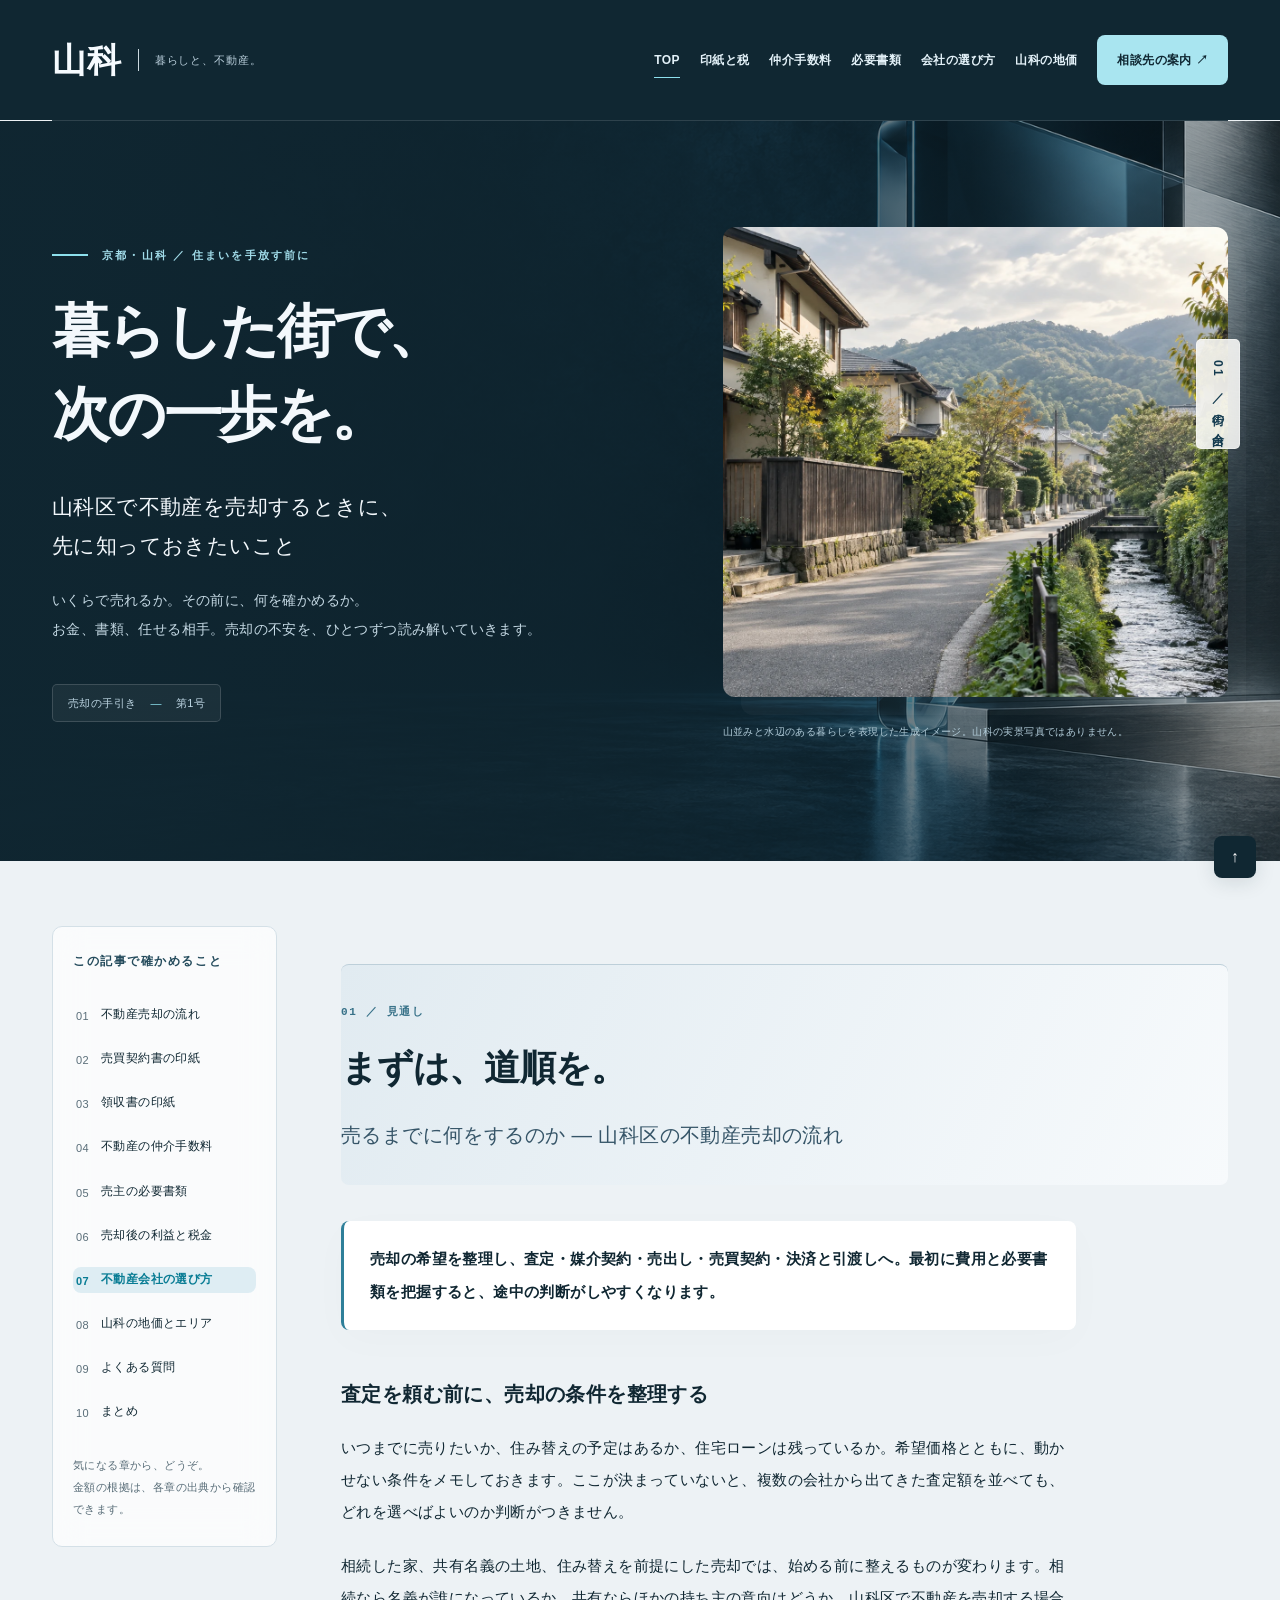
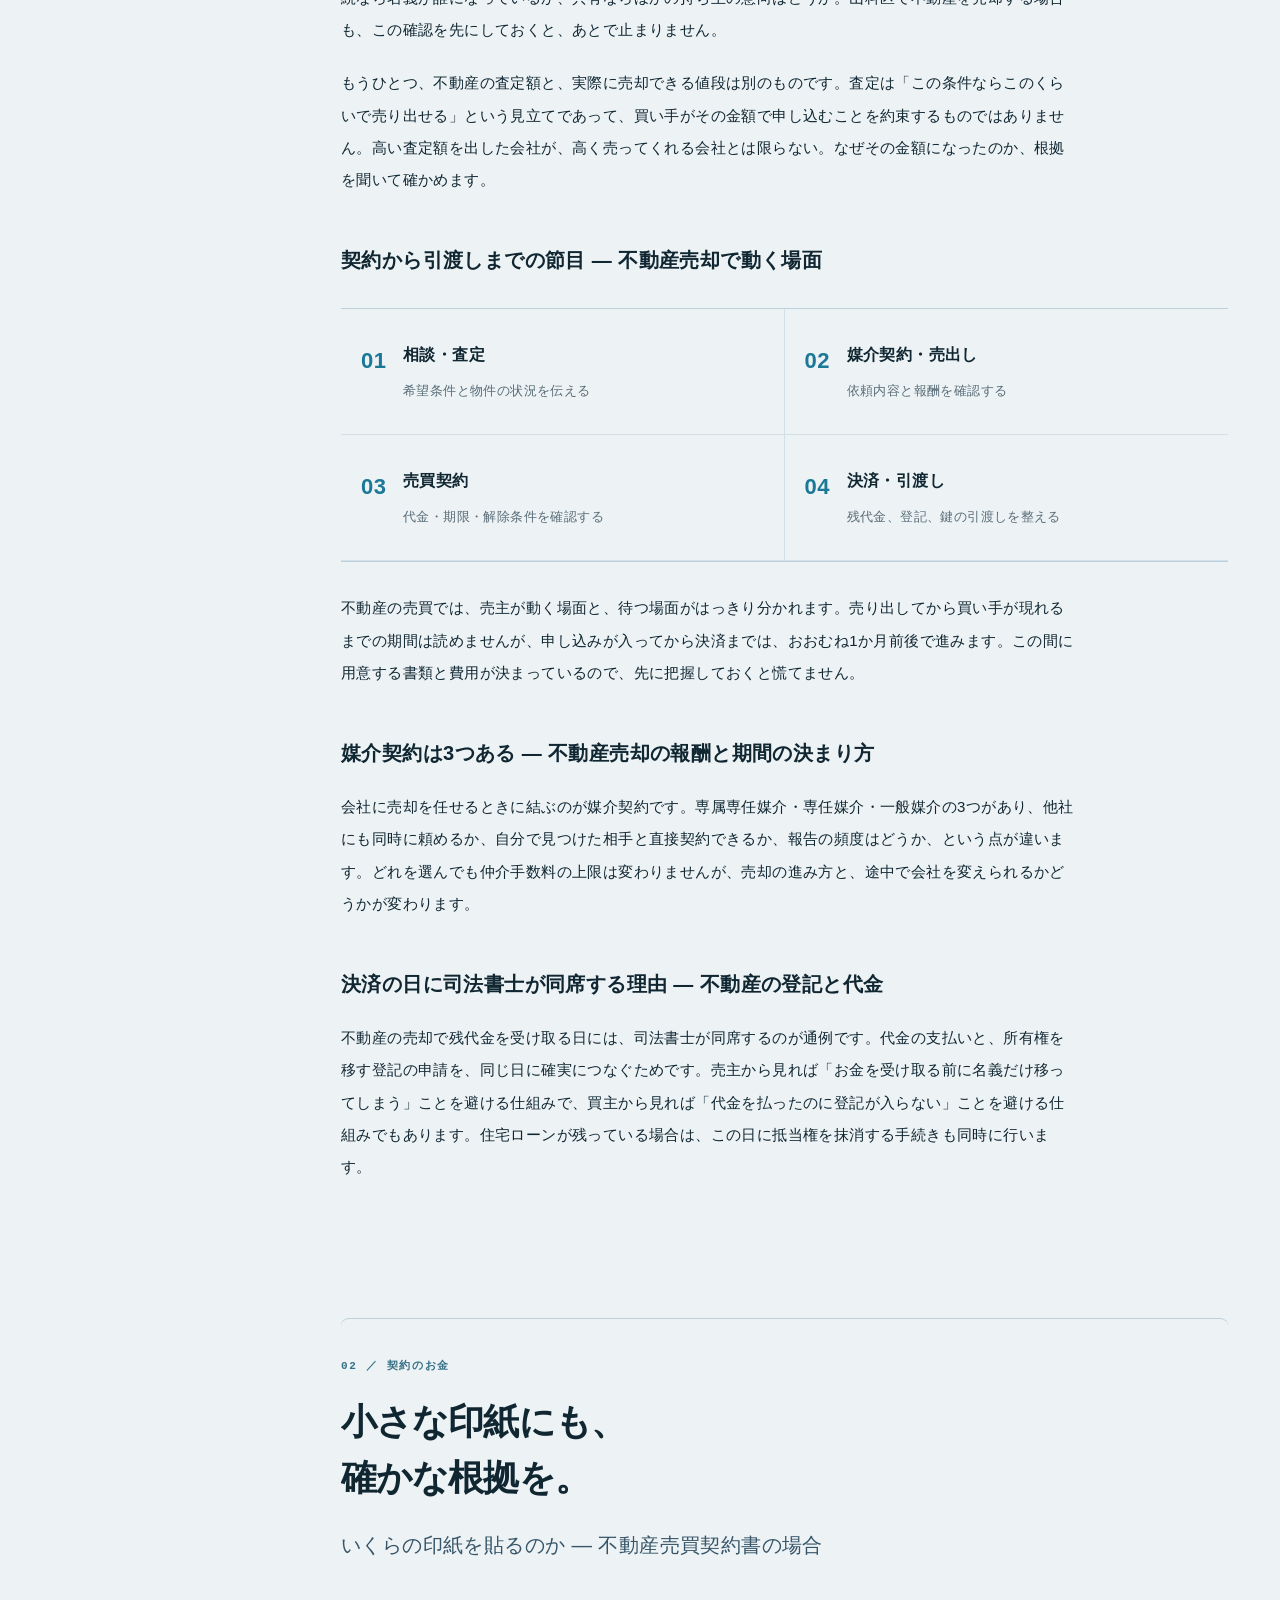
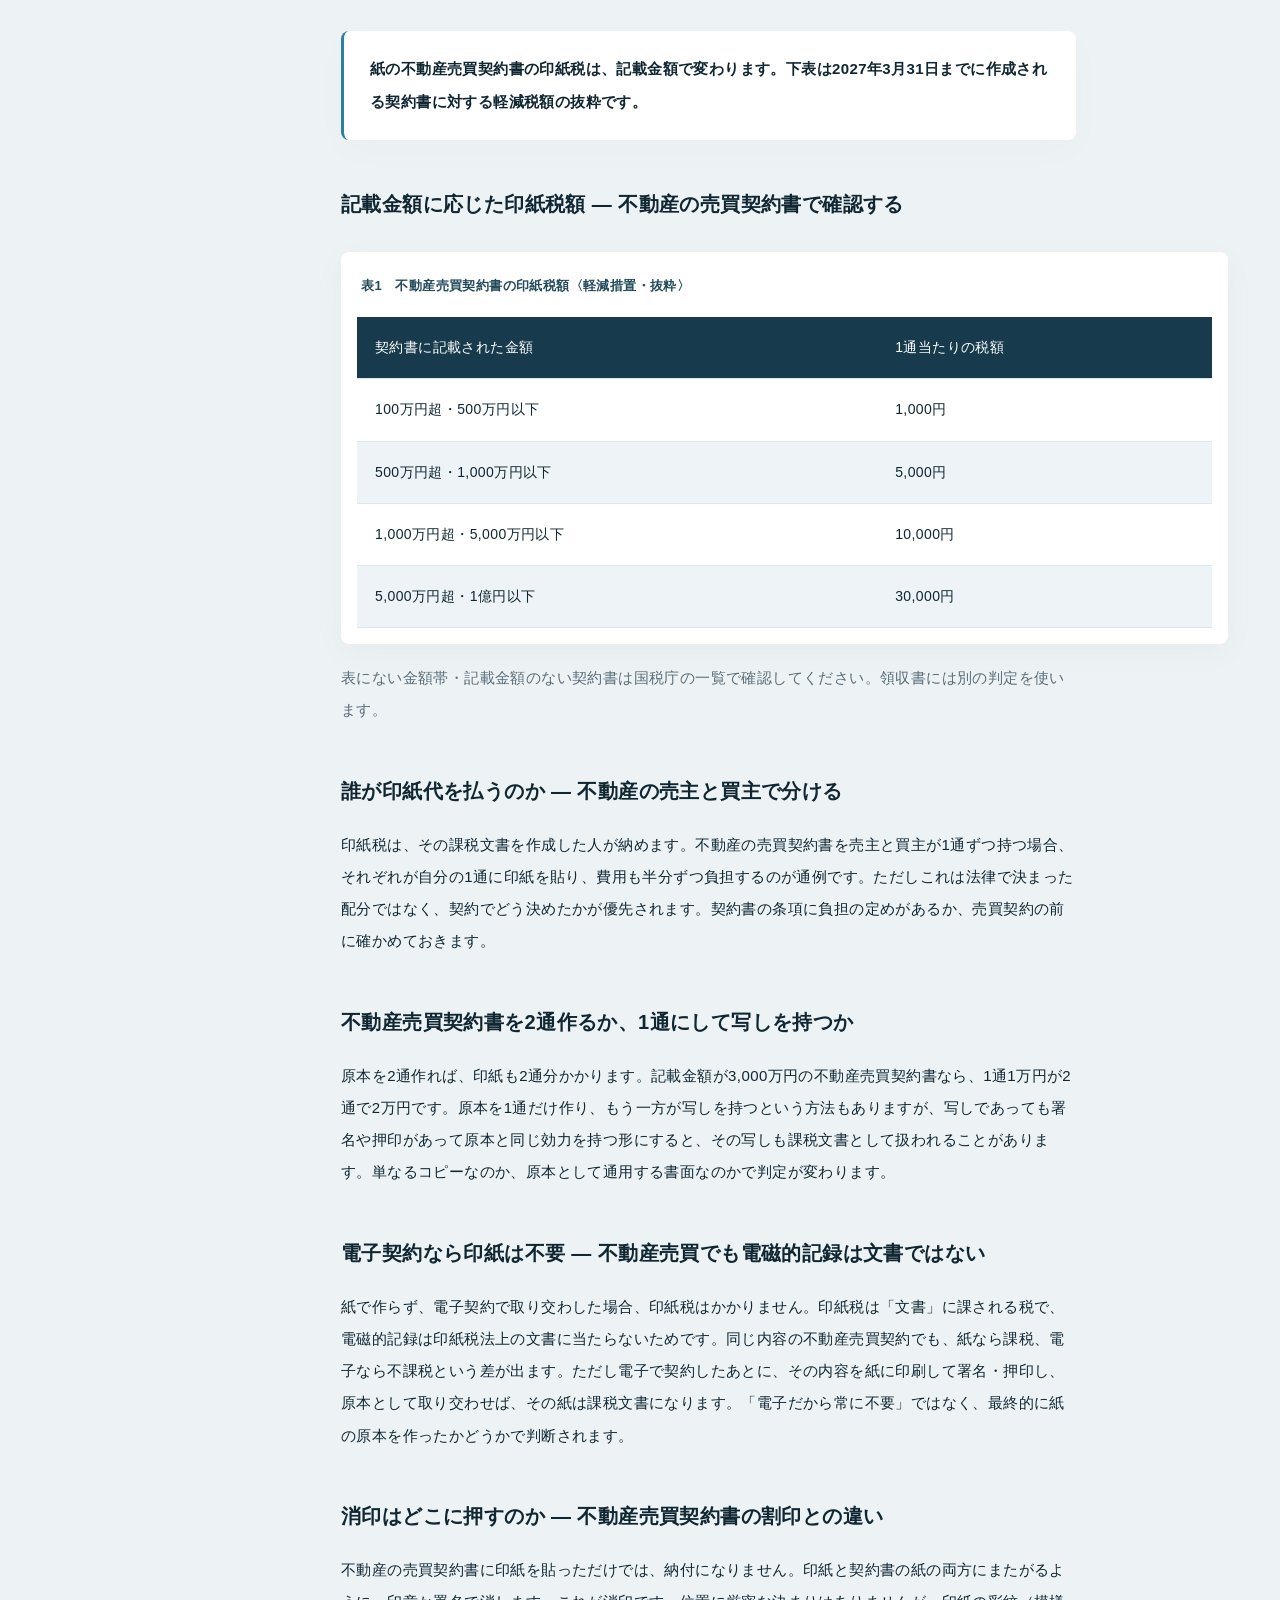
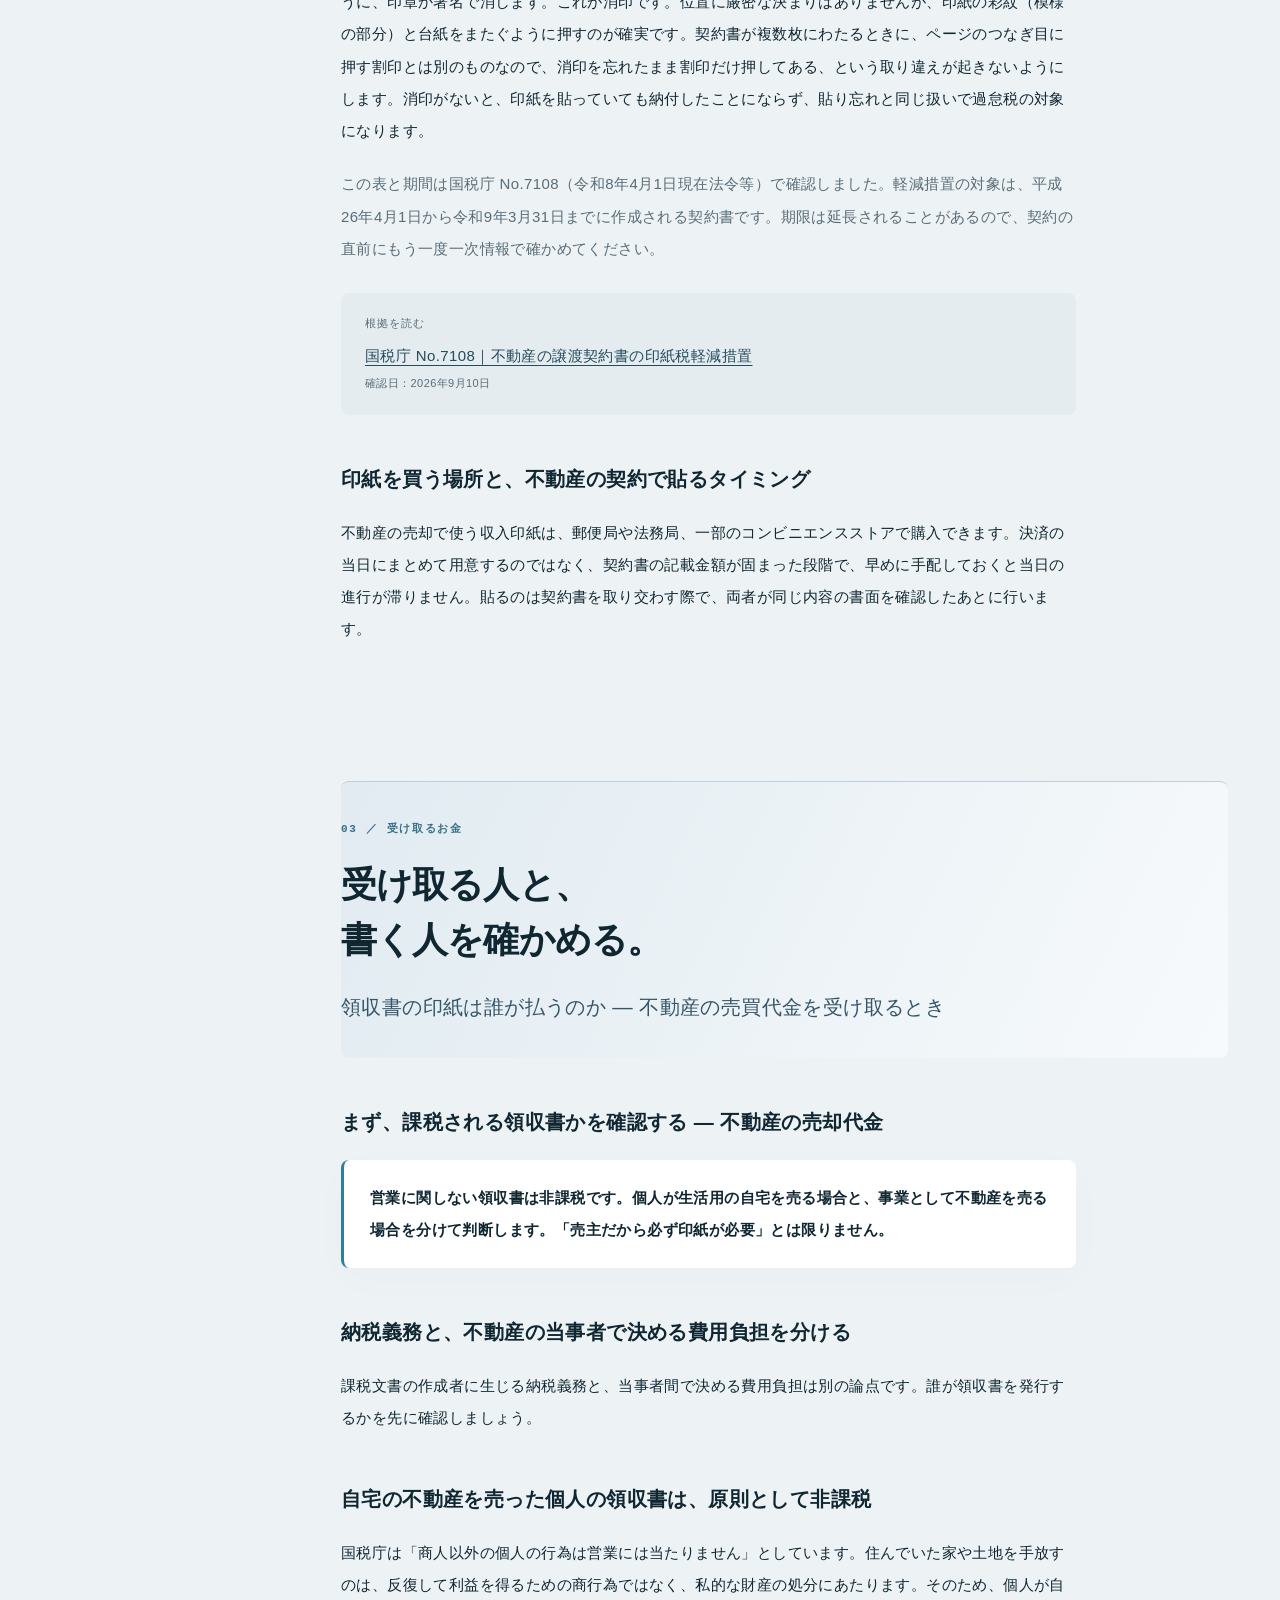
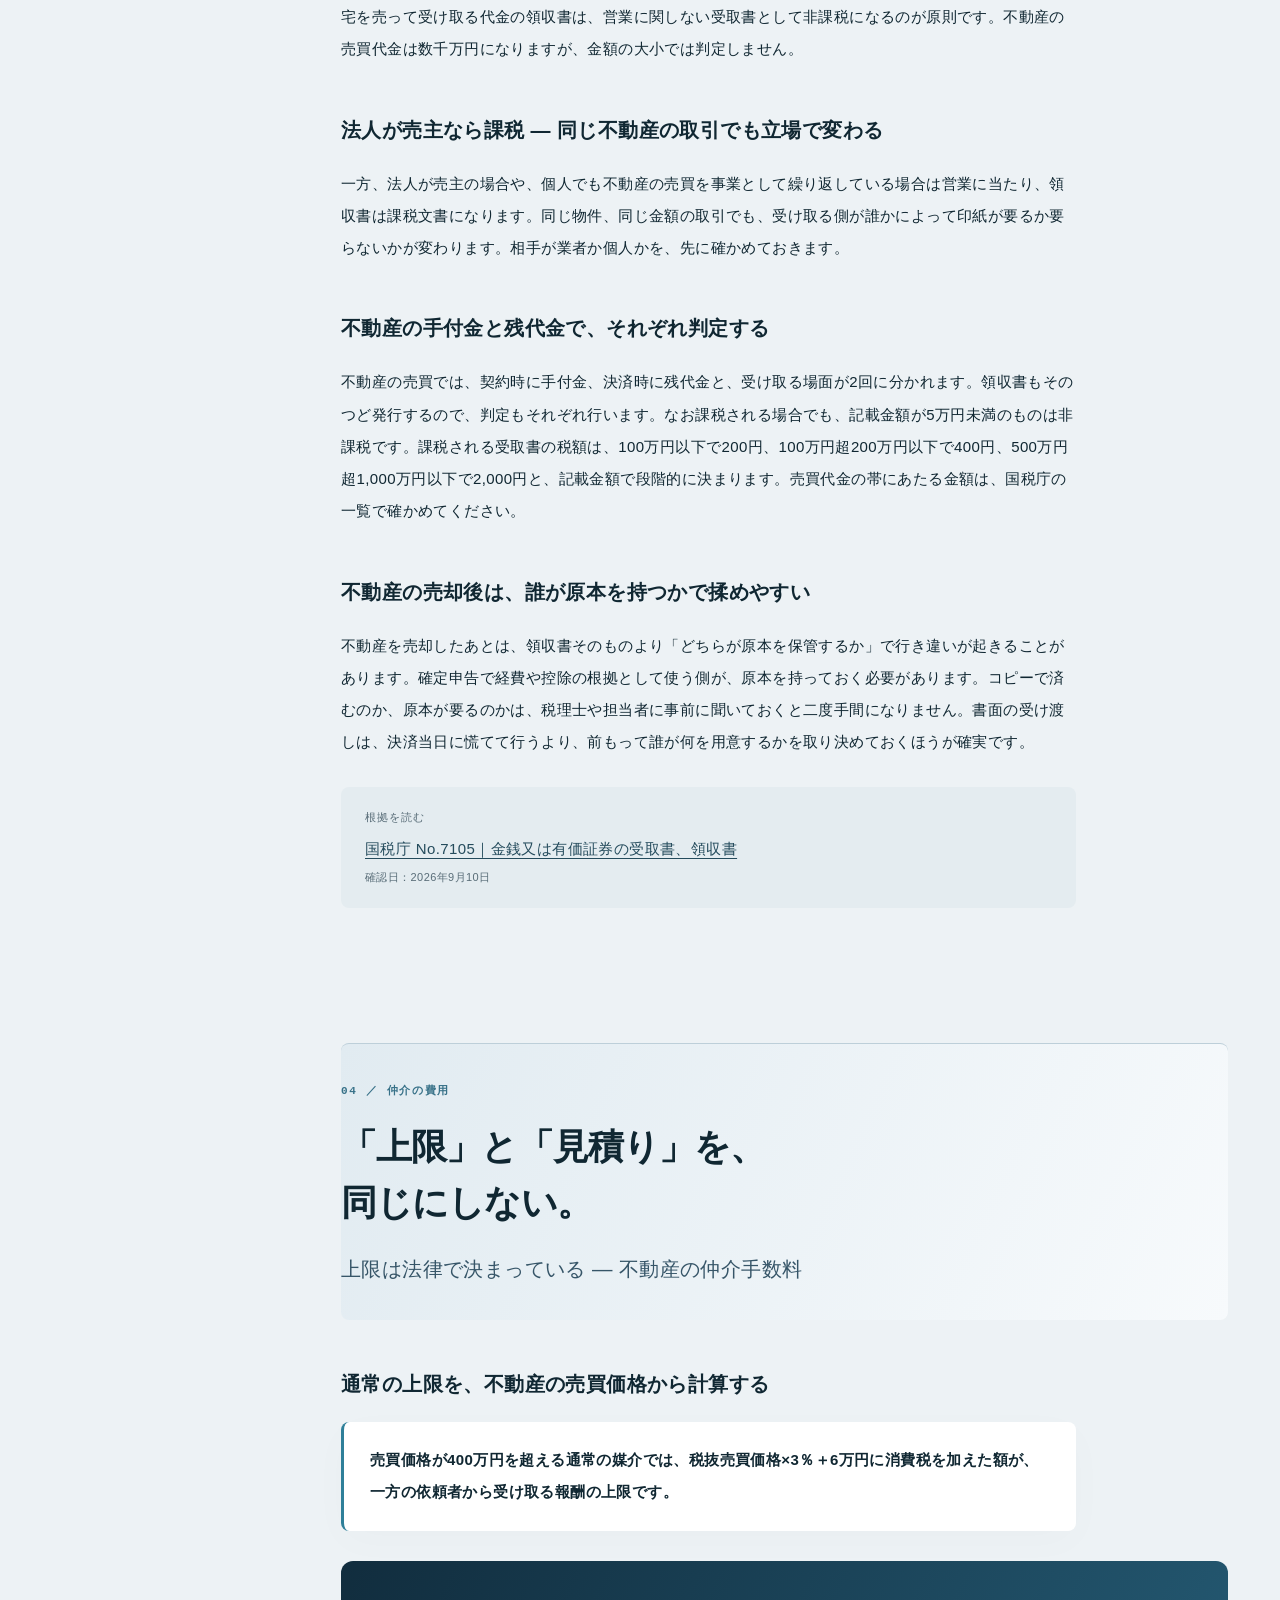
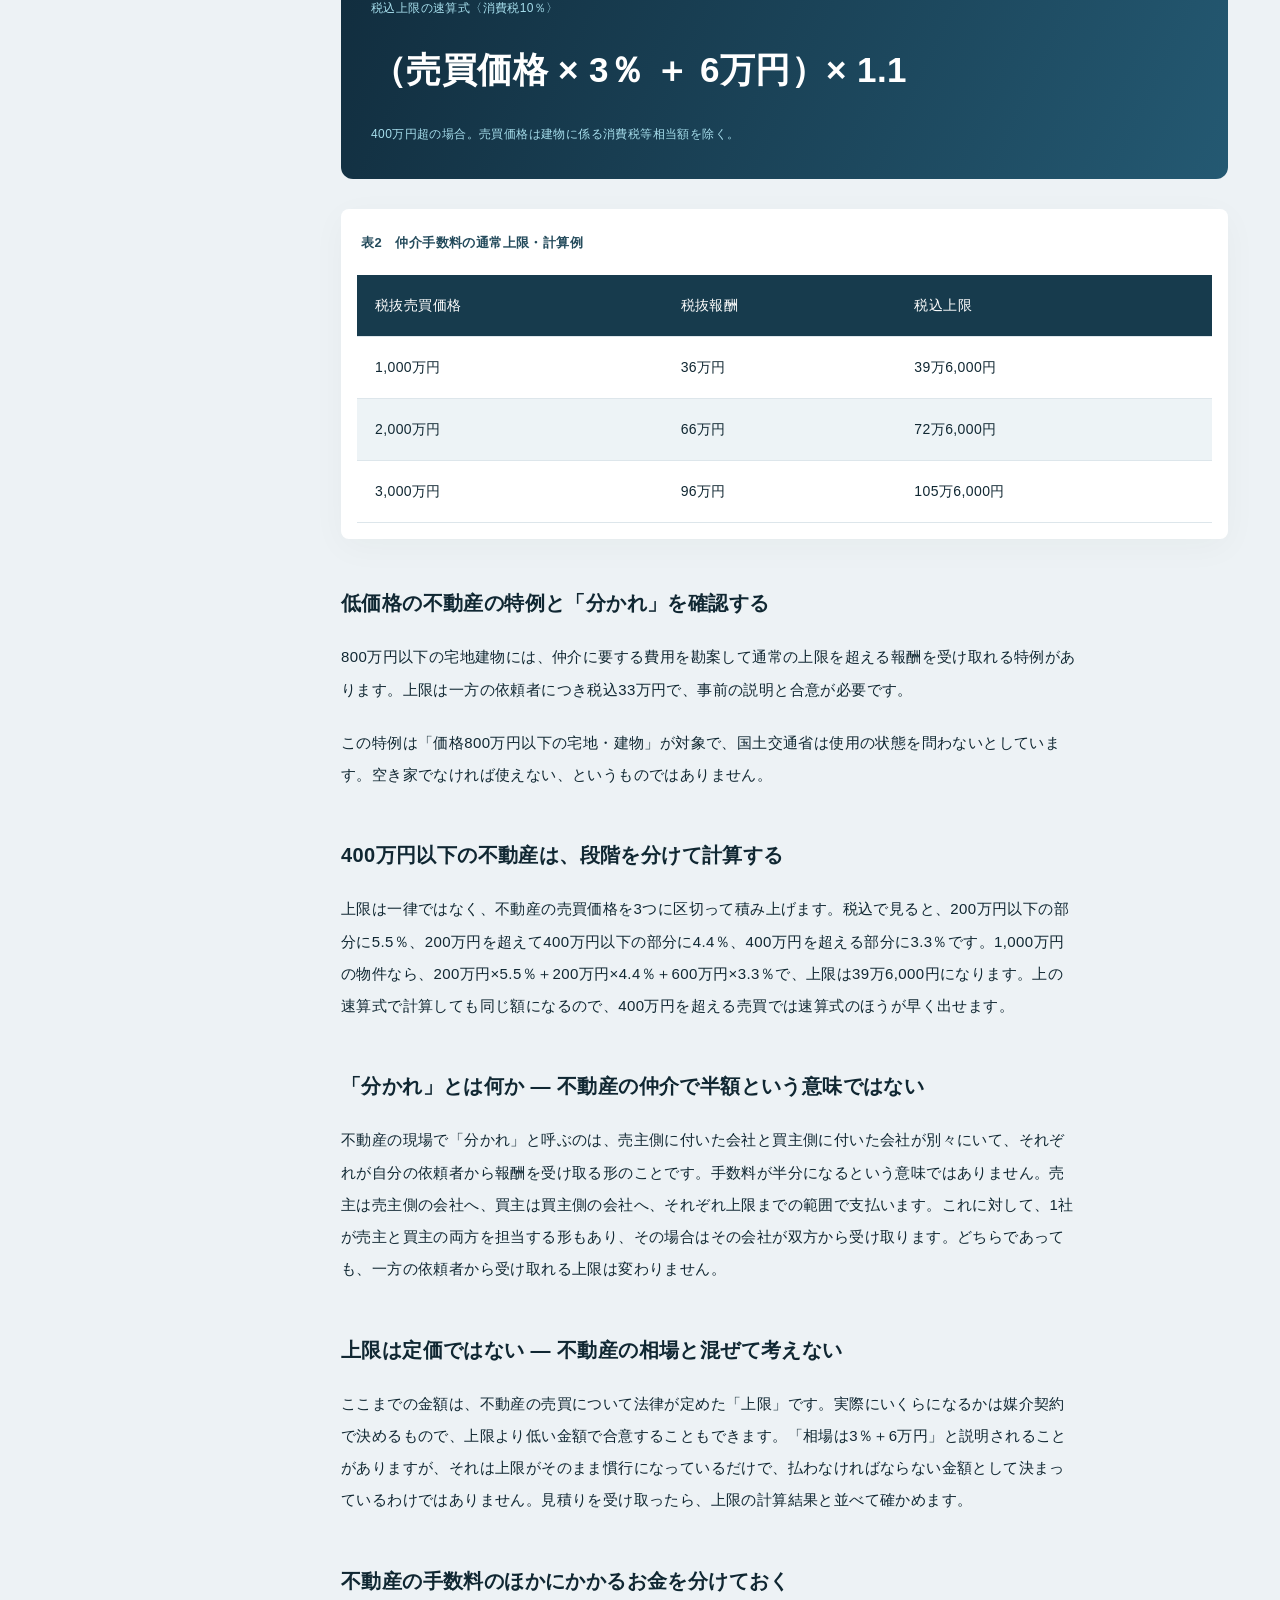
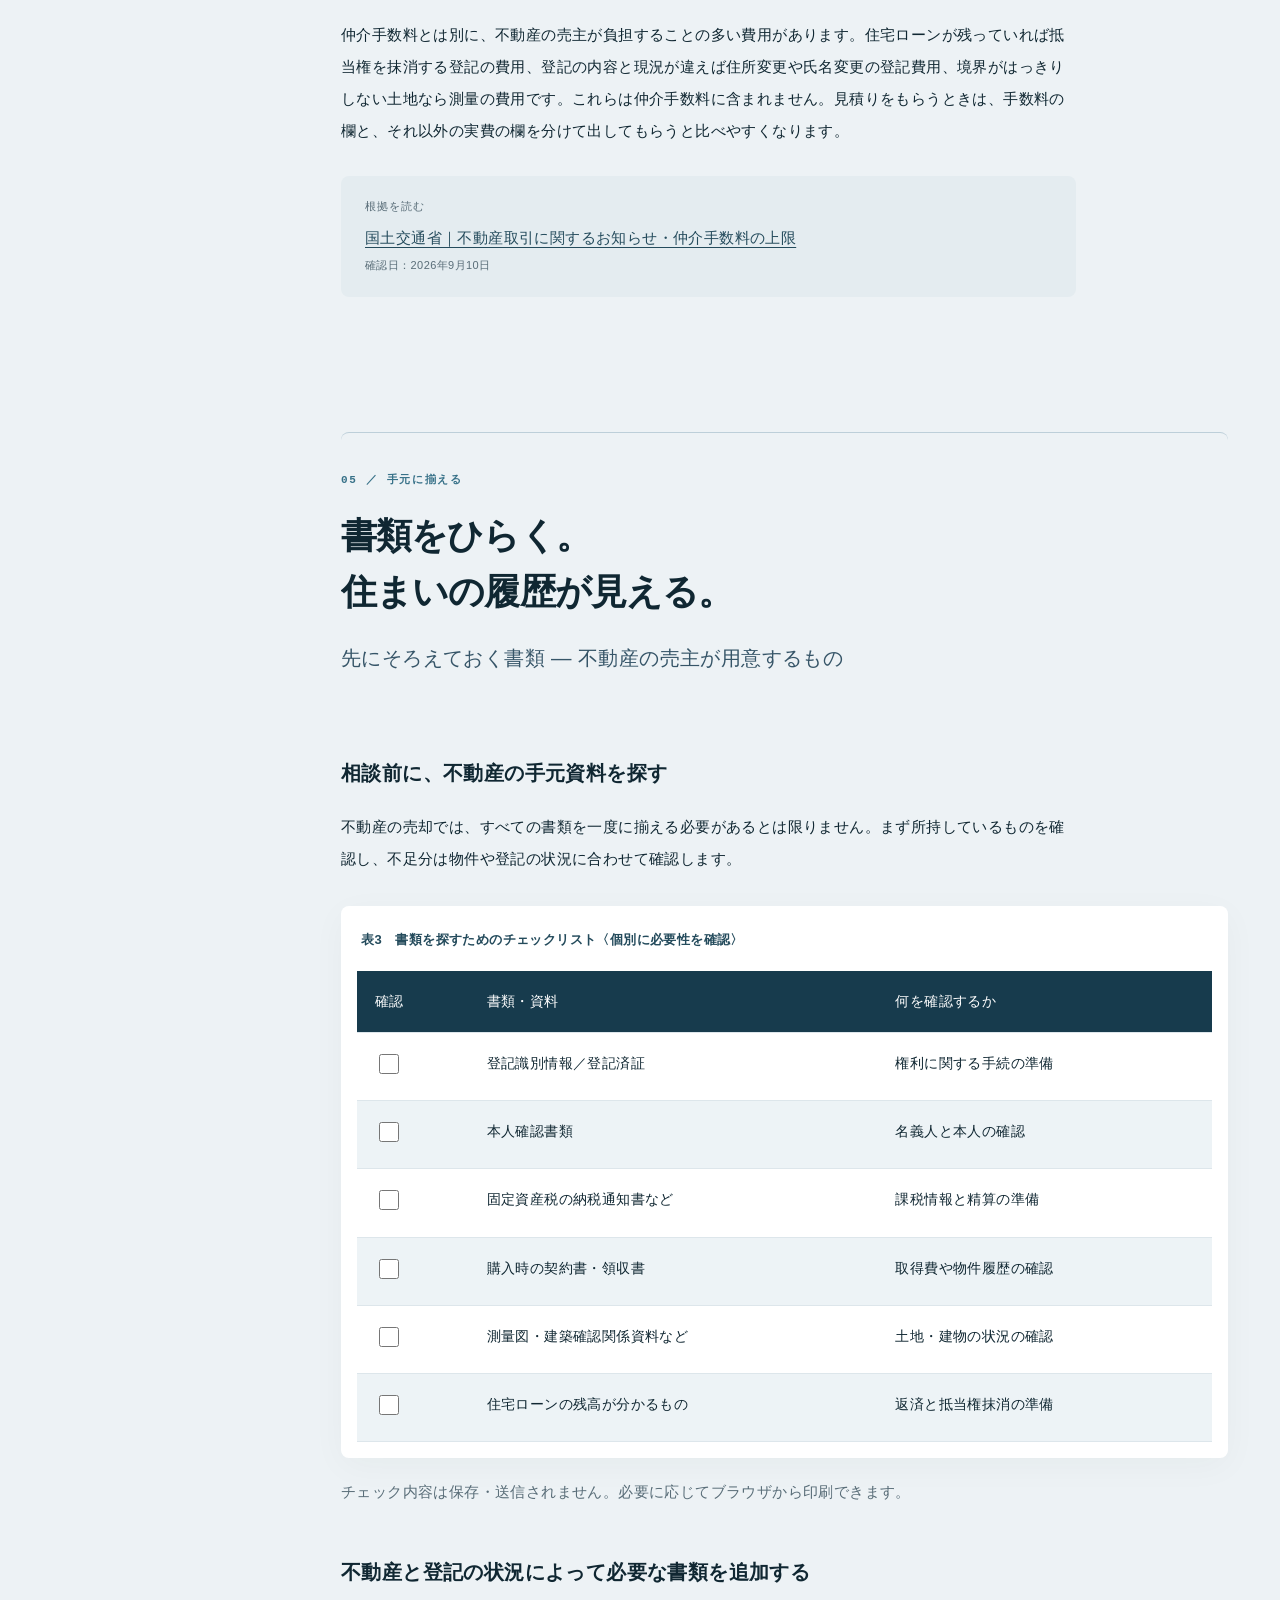
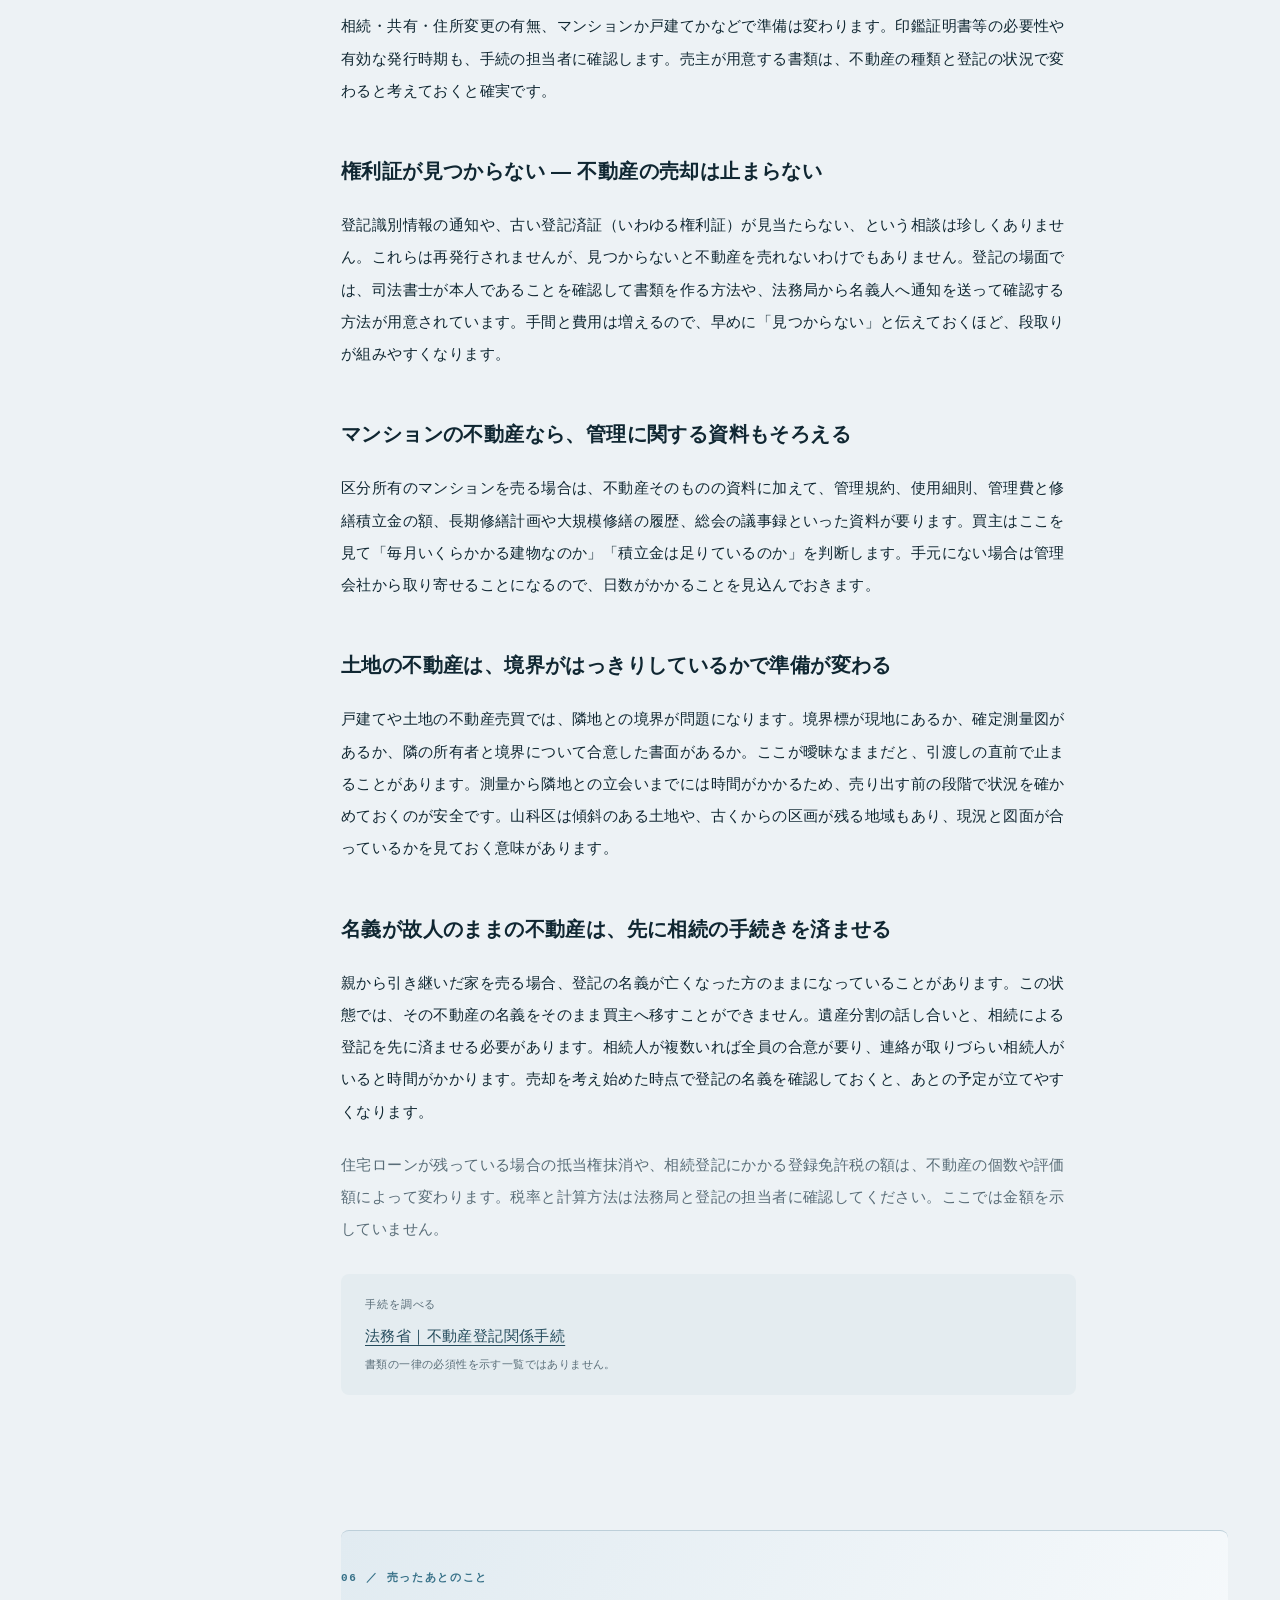
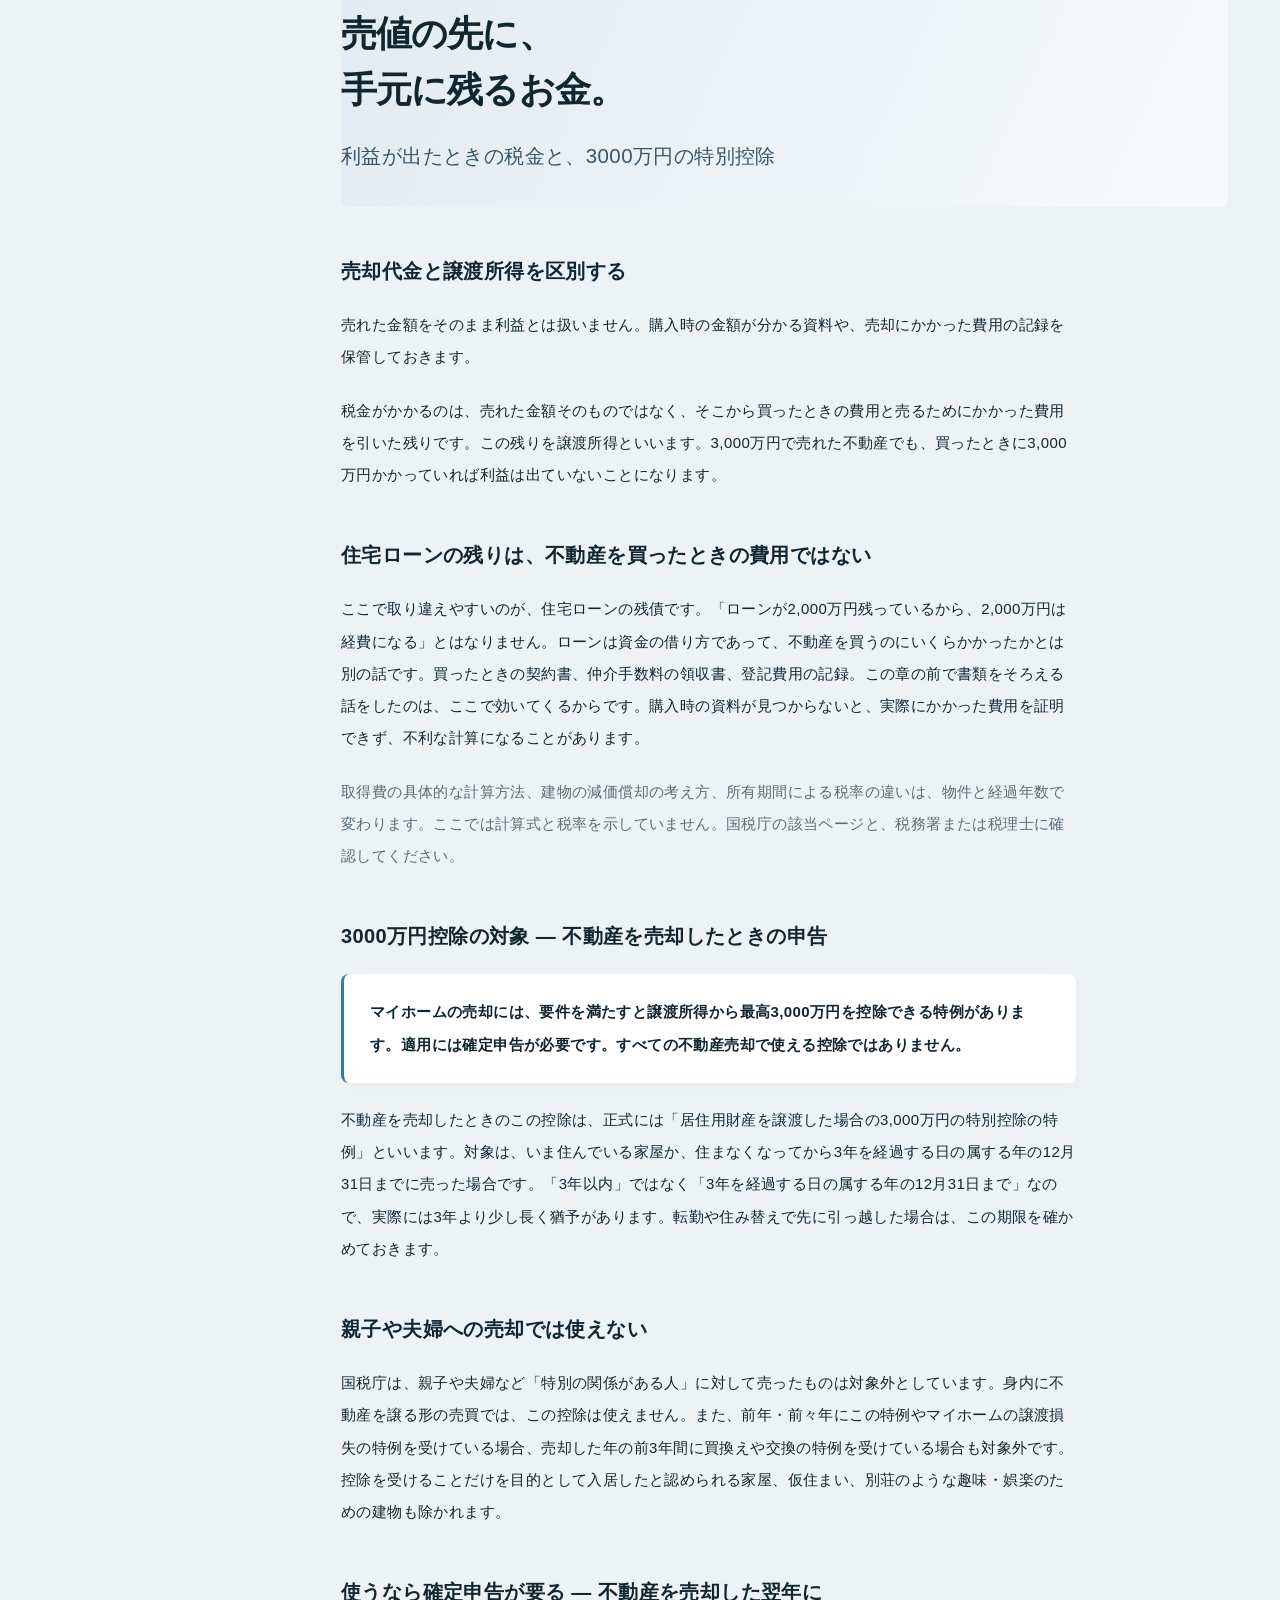
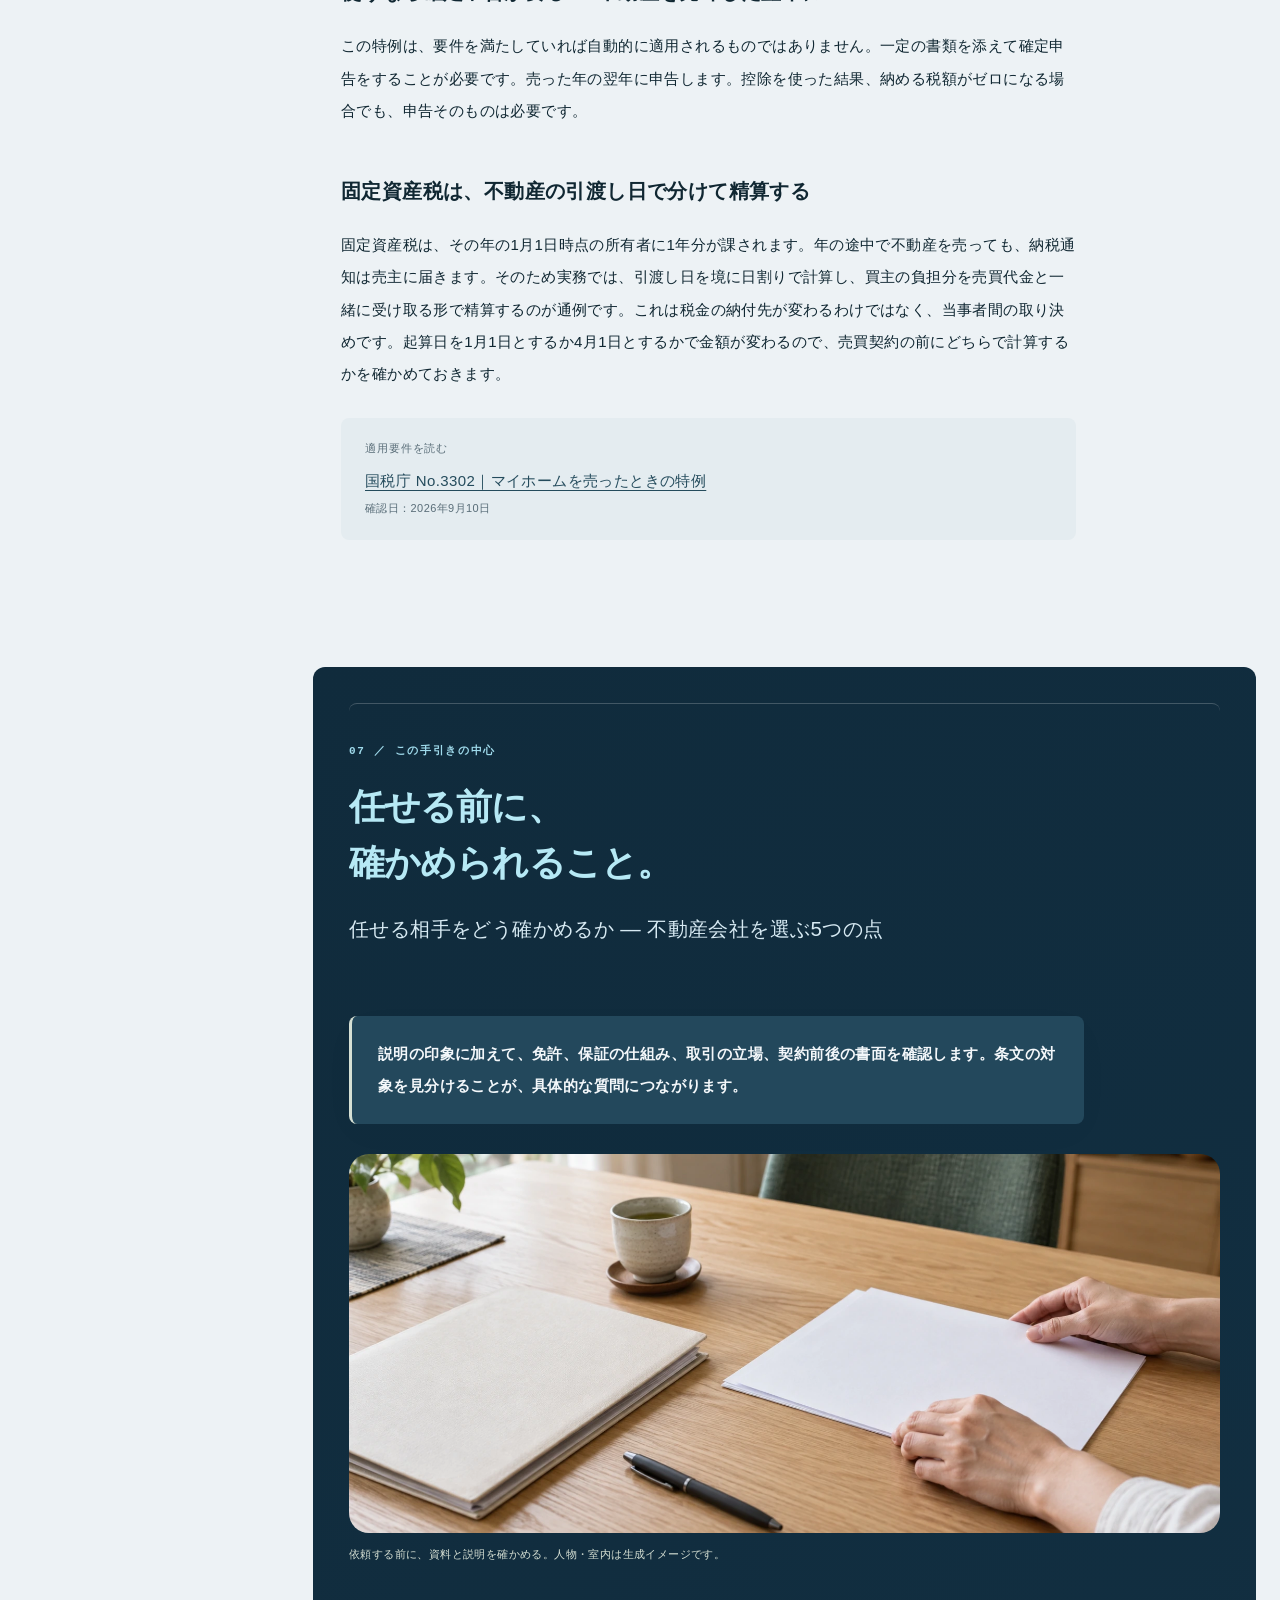
==== commit 7739fbef: "Publish mineral-glass design and fix social icon assets" ====
--- a/index.html
+++ b/index.html
@@ -3,11 +3,13 @@
 <head>
   <meta charset="utf-8">
   <meta name="viewport" content="width=device-width, initial-scale=1">
-  <!-- 雛形。本文・画像・相談先が揃ってから公開版へ移す。 -->
-  <meta name="robots" content="noindex, nofollow">
+  
+  <meta name="robots" content="index, follow, max-image-preview:large">
   <title>山科区で不動産を売却する前に、費用と書類と任せる会社を知っておく</title>
   <meta name="description" content="京都市山科区で家や土地を手放すとき、先に決まっているものが三つあります。売買契約書に貼る印紙の額、仲介手数料の上限、売主が用意する書類です。国税庁と国土交通省の一次情報にあたりながら、不動産会社の免許と保証の確かめ方、東野から小野までの地価の差まで、山科区の不動産売却でつまずきやすいところを順にたどります。">
   <link rel="stylesheet" href="誌面.css">
+  <link rel="stylesheet" href="山科エディトリアル.css?v=20260912">
+  <script src="誌面の動き.js" defer></script>
   <link rel="canonical" href="https://akatsuki-5648.github.io/yamashina-fudousan-seo/">
   <meta property="og:locale" content="ja_JP">
   <meta property="og:site_name" content="山科 暮らしと、不動産。">
@@ -24,11 +26,11 @@
   <meta name="twitter:description" content="京都市山科区で家や土地を手放すとき、先に決まっているものが三つあります。売買契約書に貼る印紙の額、仲介手数料の上限、売主が用意する書類です。国税庁と国土交通省の一次情報にあたりながら、不動産会社の免許と保証の確かめ方、東野から小野までの地価の差まで、山科区の不動産売却でつまずきやすいところを順にたどります。">
   <meta name="twitter:image" content="https://akatsuki-5648.github.io/yamashina-fudousan-seo/images/og-top.jpg">
   <meta name="twitter:image:alt" content="山科区で不動産を売却するときの暮らしを表した、山並みと水辺のある住宅街">
-  <meta name="theme-color" content="#315B52">
+  <meta name="theme-color" content="#102732">
   <link rel="manifest" href="./site.webmanifest">
-  <link rel="apple-touch-icon" href="./apple-touch-icon.png">
-  <link rel="icon" href="./favicon.ico" sizes="any">
-  <link rel="icon" type="image/png" sizes="32x32" href="./favicon-32x32.png">
+  <link rel="apple-touch-icon" href="./apple-touch-icon.png?v=20260912b">
+  <link rel="icon" href="./favicon.ico?v=20260912b" sizes="any">
+  <link rel="icon" type="image/png" sizes="32x32" href="./favicon-32x32.png?v=20260912b">
   <script type="application/ld+json">
 {
  "@context": "https://schema.org",
@@ -84,13 +86,12 @@
 }
   </script>
 </head>
-<body>
+<body class="page-top">
   <a class="skip" href="#article">本文へ進む</a>
-  <div class="draft-note">段階2・デザイン確認用 ／ 本文は執筆途中・画像は未生成・相談受付は未接続</div>
   <header class="masthead wrap">
     <a class="wordmark" href="#top" aria-label="記事の先頭へ">山科<span>暮らしと、不動産。</span></a>
-    <!-- サイト名は未確定。上は誌面の地域ラベルであり、屋号ではない。 -->
-    <nav aria-label="サイト内の案内"><a href="./" aria-current="page">TOP</a><a href="inshi/">印紙と税</a><a href="tesuryo/">仲介手数料</a><a href="shorui/">必要書類</a><a href="kaisha/">会社の選び方</a><a href="chika/">山科の地価</a><a class="nav-cta" href="soudan/">無料相談 <span aria-hidden="true">↗</span></a></nav>
+    
+    <nav aria-label="サイト内の案内"><a href="./" aria-current="page">TOP</a><a href="inshi/">印紙と税</a><a href="tesuryo/">仲介手数料</a><a href="shorui/">必要書類</a><a href="kaisha/">会社の選び方</a><a href="chika/">山科の地価</a><a class="nav-cta" href="soudan/">相談先の案内 <span aria-hidden="true">↗</span></a></nav>
   </header>
   <main id="top">
     <article id="article">
@@ -125,7 +126,7 @@
         </aside>
 
         <div class="article-body">
-          <section class="chapter" id="flow" data-target-chars="900" aria-labelledby="flow-title">
+          <section class="chapter" id="flow" aria-labelledby="flow-title">
             <header class="chapter-heading"><p class="kicker">01 ／ 見通し</p><p class="chapter-copy">まずは、道順を。</p><h2 id="flow-title">売るまでに何をするのか ― 山科区の不動産売却の流れ</h2></header>
             <p class="answer">売却の希望を整理し、査定・媒介契約・売出し・売買契約・決済と引渡しへ。最初に費用と必要書類を把握すると、途中の判断がしやすくなります。</p>
             <h3>査定を頼む前に、売却の条件を整理する</h3>
@@ -141,7 +142,7 @@
             <p>不動産の売却で残代金を受け取る日には、司法書士が同席するのが通例です。代金の支払いと、所有権を移す登記の申請を、同じ日に確実につなぐためです。売主から見れば「お金を受け取る前に名義だけ移ってしまう」ことを避ける仕組みで、買主から見れば「代金を払ったのに登記が入らない」ことを避ける仕組みでもあります。住宅ローンが残っている場合は、この日に抵当権を抹消する手続きも同時に行います。</p>
           </section>
 
-          <section class="chapter" id="stamp" data-target-chars="1500" aria-labelledby="stamp-title">
+          <section class="chapter" id="stamp" aria-labelledby="stamp-title">
             <header class="chapter-heading"><p class="kicker">02 ／ 契約のお金</p><p class="chapter-copy">小さな印紙にも、<br>確かな根拠を。</p><h2 id="stamp-title">いくらの印紙を貼るのか ― 不動産売買契約書の場合</h2></header>
             <p class="answer">紙の不動産売買契約書の印紙税は、記載金額で変わります。下表は2027年3月31日までに作成される契約書に対する軽減税額の抜粋です。</p>
             <h3>記載金額に応じた印紙税額 ― 不動産の売買契約書で確認する</h3>
@@ -163,7 +164,7 @@
             <p>不動産の売却で使う収入印紙は、郵便局や法務局、一部のコンビニエンスストアで購入できます。決済の当日にまとめて用意するのではなく、契約書の記載金額が固まった段階で、早めに手配しておくと当日の進行が滞りません。貼るのは契約書を取り交わす際で、両者が同じ内容の書面を確認したあとに行います。</p>
           </section>
 
-          <section class="chapter" id="receipt" data-target-chars="800" aria-labelledby="receipt-title">
+          <section class="chapter" id="receipt" aria-labelledby="receipt-title">
             <header class="chapter-heading"><p class="kicker">03 ／ 受け取るお金</p><p class="chapter-copy">受け取る人と、<br>書く人を確かめる。</p><h2 id="receipt-title">領収書の印紙は誰が払うのか ― 不動産の売買代金を受け取るとき</h2></header>
             <h3>まず、課税される領収書かを確認する ― 不動産の売却代金</h3>
             <p class="answer">営業に関しない領収書は非課税です。個人が生活用の自宅を売る場合と、事業として不動産を売る場合を分けて判断します。「売主だから必ず印紙が必要」とは限りません。</p>
@@ -180,7 +181,7 @@
             <p class="source"><span>根拠を読む</span><a href="https://www.nta.go.jp/taxes/shiraberu/taxanswer/inshi/7105.htm">国税庁 No.7105｜金銭又は有価証券の受取書、領収書</a><small>確認日：2026年9月10日</small></p>
           </section>
 
-          <section class="chapter" id="fee" data-target-chars="1300" aria-labelledby="fee-title">
+          <section class="chapter" id="fee" aria-labelledby="fee-title">
             <header class="chapter-heading"><p class="kicker">04 ／ 仲介の費用</p><p class="chapter-copy">「上限」と「見積り」を、<br>同じにしない。</p><h2 id="fee-title">上限は法律で決まっている ― 不動産の仲介手数料</h2></header>
             <h3>通常の上限を、不動産の売買価格から計算する</h3>
             <p class="answer">売買価格が400万円を超える通常の媒介では、税抜売買価格×3％＋6万円に消費税を加えた額が、一方の依頼者から受け取る報酬の上限です。</p>
@@ -200,7 +201,7 @@
             <p class="source"><span>根拠を読む</span><a href="https://www.mlit.go.jp/totikensangyo/const/1_6_bf_000013.html">国土交通省｜不動産取引に関するお知らせ・仲介手数料の上限</a><small>確認日：2026年9月10日</small></p>
           </section>
 
-          <section class="chapter" id="documents" data-target-chars="1200" aria-labelledby="documents-title">
+          <section class="chapter" id="documents" aria-labelledby="documents-title">
             <header class="chapter-heading"><p class="kicker">05 ／ 手元に揃える</p><p class="chapter-copy">書類をひらく。<br>住まいの履歴が見える。</p><h2 id="documents-title">先にそろえておく書類 ― 不動産の売主が用意するもの</h2></header>
             <h3>相談前に、不動産の手元資料を探す</h3>
             <p>不動産の売却では、すべての書類を一度に揃える必要があるとは限りません。まず所持しているものを確認し、不足分は物件や登記の状況に合わせて確認します。</p>
@@ -227,7 +228,7 @@
             <p class="source"><span>手続を調べる</span><a href="https://www.moj.go.jp/tetsuduki_hudosan.html">法務省｜不動産登記関係手続</a><small>書類の一律の必須性を示す一覧ではありません。</small></p>
           </section>
 
-          <section class="chapter" id="tax" data-target-chars="1300" aria-labelledby="tax-title">
+          <section class="chapter" id="tax" aria-labelledby="tax-title">
             <header class="chapter-heading"><p class="kicker">06 ／ 売ったあとのこと</p><p class="chapter-copy">売値の先に、<br>手元に残るお金。</p><h2 id="tax-title">利益が出たときの税金と、3000万円の特別控除</h2></header>
             <h3>売却代金と譲渡所得を区別する</h3>
             <p>売れた金額をそのまま利益とは扱いません。購入時の金額が分かる資料や、売却にかかった費用の記録を保管しておきます。</p>
@@ -247,7 +248,7 @@
             <p class="source"><span>適用要件を読む</span><a href="https://www.nta.go.jp/taxes/shiraberu/taxanswer/joto/3302.htm">国税庁 No.3302｜マイホームを売ったときの特例</a><small>確認日：2026年9月10日</small></p>
           </section>
 
-          <section class="chapter core-chapter" id="company" data-target-chars="2600" aria-labelledby="company-title">
+          <section class="chapter core-chapter" id="company" aria-labelledby="company-title">
             <header class="chapter-heading"><p class="kicker">07 ／ この手引きの中心</p><p class="chapter-copy">任せる前に、<br>確かめられること。</p><h2 id="company-title">任せる相手をどう確かめるか ― 不動産会社を選ぶ5つの点</h2></header>
             <p class="answer">説明の印象に加えて、免許、保証の仕組み、取引の立場、契約前後の書面を確認します。条文の対象を見分けることが、具体的な質問につながります。</p>
             <figure class="inset-image image-slot"><img src="images/02-documents-desk.webp" width="1672" height="941" loading="lazy" alt="不動産会社へ売却を相談する前に、資料を確認する手元のイメージ"><figcaption>依頼する前に、資料と説明を確かめる。人物・室内は生成イメージです。</figcaption></figure>
@@ -258,7 +259,7 @@
             <div class="law-item"><p class="law-number" aria-hidden="true">03</p><div><h3>手付金等の保全措置 ― 不動産取引で誰を守る制度か</h3><p>41条・41条の2は、宅建業者が自ら売主となり、宅建業者ではない買主から手付金等を受け取る場面の保全制度です。適用除外もあります。</p><p class="scope-note"><strong>自宅を売る人へ</strong>個人売主の売却代金や、仲介会社に預けるお金が、この制度で自動的に保全されるわけではありません。相手が売主・買主・仲介のどの立場かを先に確認してください。</p><p class="source"><span>根拠条文</span><a href="https://laws.e-gov.go.jp/law/327AC1000000176#Mp-At_41">41条・41条の2（78条2項の適用除外も参照）</a></p><p class="source"><span>制度の説明</span><a href="https://www.mlit.go.jp/totikensangyo/const/1_6_bf_000013.html">国土交通省｜手付金等の保全措置</a></p></div></div>
             <div class="law-item"><p class="law-number" aria-hidden="true">04</p><div><h3>重要事項説明を、不動産の契約前に行うか確認する</h3><p>35条の重要事項説明は、原則として購入者等に対し、契約成立前に宅建士が行うものです。個人売主は物件状況の確認・情報提供に協力し、説明する内容と契約条件の整合を確かめます。</p><p>書面交付には、相手方の承諾などの要件を満たす電磁的方法もあります。紙の書面の有無だけで適否を決めません。</p><p class="source"><span>根拠条文</span><a href="https://laws.e-gov.go.jp/law/327AC1000000176#Mp-At_35">35条・重要事項の説明等</a><a href="https://www.mlit.go.jp/totikensangyo/const/sosei_const_tk3_000092.html">国土交通省｜IT重説・書面の電子化</a></p></div></div>
             <div class="law-item"><p class="law-number" aria-hidden="true">05</p><div><h3>37条書面で、不動産の売買で合意した条件を確認する</h3><p>媒介によって契約が成立したとき、宅建業者は売主・買主双方へ、契約内容を記載した37条書面を遅滞なく交付します。必要事項を満たす売買契約書がこの役割を兼ねる場合もあります。</p><p>代金、支払時期、引渡し、解除などの条件を照合し、交付された書面を保管します。こちらも要件を満たす電磁的方法による提供が可能です。</p><p class="source"><span>根拠条文</span><a href="https://laws.e-gov.go.jp/law/327AC1000000176#Mp-At_37">37条・書面の交付</a></p></div></div>
-            <!-- 執筆：各項目に実際に尋ねる短い質問と確認資料を追加。個別事件・特定会社評価は入れない。 -->
+            
             <div class="chapter-next"><p>任せる前の疑問が、まだ残っている方へ。</p><a href="#consultation">無料相談について確認する <span aria-hidden="true">↗</span></a></div>
                       <h3>不動産会社の免許番号は、何を見れば分かるのか</h3>
             <p>免許番号は「京都府知事（3）第○○○○号」のように書かれています。知事免許は事務所が1つの都道府県にある会社、国土交通大臣免許は複数の都道府県にある会社です。どちらが上ということはありません。括弧の数字は免許を更新した回数で、更新は5年ごとです。ただしこの数字は、会社の合併や免許換えでリセットされることがあります。数字が小さいから信用できない、大きいから安全だ、という読み方はできません。不動産会社を選ぶときは、番号そのものより、国土交通省の検索システムで現在も有効かどうかを確かめる方が確実です。</p>
@@ -278,13 +279,13 @@
             <p>不動産の取引の途中で説明に納得できない、書面をもらえない、といった状態になったときは、会社の担当者と話す以外の窓口があります。宅建業者の免許を出している都道府県の担当課、加入している保証協会の相談窓口、国民生活センターや消費生活センターが挙げられます。法的な争いになる場合は弁護士の領域です。どこに相談すべきかは内容によって変わるので、まず何が起きているかを時系列で書き出しておくと、どの窓口でも話が早くなります。</p>
 </section>
 
-          <section class="chapter" id="area" data-target-chars="1300" aria-labelledby="area-title">
+          <section class="chapter" id="area" aria-labelledby="area-title">
             <header class="chapter-heading"><p class="kicker">08 ／ 街を読む</p><p class="chapter-copy">同じ山科にも、<br>違う暮らしがある。</p><h2 id="area-title">東野・椥辻・四宮・小野 ― 山科区の地価はエリアで変わる</h2></header>
             <figure class="area-image image-slot"><img src="images/03-yamashina-street.webp" width="1586" height="992" loading="lazy" alt="山科区のエリアごとの暮らしを考える、住宅と生活道路のイメージ"><figcaption>街ごとに異なる暮らしを思い描くための生成イメージ。特定地点や売出し物件ではありません。</figcaption></figure>
             <h3>公示地価と、実際の売却価格を区別する</h3>
             <p class="answer">山科区の地価を調べるとき、公示地価は標準地の価格であって、個別の土地や建物の査定額ではありません。比較する年・用途・標準地を揃えて、地域の傾向を読みます。</p>
-            <div class="table-scroll" role="region" aria-label="山科区エリア別の地価確認表" tabindex="0"><table><caption>表5　エリア別の比較枠〈一次データ照合後に記入〉</caption><thead><tr><th scope="col">エリア</th><th scope="col">標準地番号・用途</th><th scope="col">円／㎡・価格時点</th></tr></thead><tbody><tr><th scope="row">東野</th><td>未照合</td><td>未記入</td></tr><tr><th scope="row">椥辻</th><td>未照合</td><td>未記入</td></tr><tr><th scope="row">四宮</th><td>未照合</td><td>未記入</td></tr><tr><th scope="row">小野</th><td>未照合</td><td>未記入</td></tr></tbody></table></div>
-            <!-- 執筆：レオ提供の坪49.8万円等はREADMEに保存。標準地・抽出範囲・集計方法を照合するまで転記しない。 -->
+            <div class="table-scroll" role="region" aria-label="山科区の地価を比較するときの確認項目" tabindex="0"><table><caption>山科区の地価を比較するときに揃える条件</caption><thead><tr><th scope="col">確認項目</th><th scope="col">比較のポイント</th></tr></thead><tbody><tr><th scope="row">エリア</th><td>東野・椥辻・四宮・小野など、調べたい地域を指定する</td></tr><tr><th scope="row">標準地番号・用途</th><td>標準地を特定し、住宅地・商業地を区別する</td></tr><tr><th scope="row">価格時点・単位</th><td>同じ年の円／㎡で比較する</td></tr><tr><th scope="row">個別の土地の条件</th><td>駅からの距離、接道、形状、高低差を確かめる</td></tr></tbody></table></div>
+            
             <p class="source"><span>地域の価格を調べる</span><a href="https://www.reinfolib.mlit.go.jp/landPrices/">国土交通省 不動産情報ライブラリ｜地価公示・地価調査</a></p>
             <h3>同じ山科区でも、駅が変われば条件が変わる</h3>
             <p>山科区には、JRと地下鉄が乗り入れる山科駅のほか、地下鉄東西線の東野・椥辻・小野、京阪京津線の四宮などの駅があります。不動産の売却では、この「どの駅の徒歩圏か」が価格に効きます。同じ山科区内でも、駅ごとに買い手の層が違うためです。京都市中心部や大阪方面への通勤を前提に探す人と、区内で住み替える人とでは、見ている条件が違います。査定を受けるときは、その会社が近隣でどんな取引を扱ってきたかを聞いてみると、地域を分かっているかどうかが見えます。</p>
@@ -293,12 +294,12 @@
             <h3>通学区域と生活の条件 ― 山科区の物件ごとに確かめる</h3>
             <p>山科区で子育て世帯が買い手になる場合、通学区域は大きな判断材料です。区域は住所で決まり、隣の町名でも学校が変わることがあります。思い込みで説明すると、あとで食い違いが起きます。京都市の通学区域のページで、その住所がどの学校になるかを確かめてください。スーパー、病院、バス路線といった生活の条件も、実際の距離と所要時間で確かめます。「駅から徒歩10分」と「坂を上って徒歩10分」は、同じ表記でも歩いた感覚が違います。</p>
             <h3>公示地価は目安 ― 山科区の不動産の査定額とは別のもの</h3>
-            <p>上の表は、山科区の地価を一次データと照合してから記入します。公示地価は国が選んだ標準地の価格で、その地点の条件をもとに評価されたものです。同じ町内でも、間口、形、接道、高低差で個別の評価は変わります。エリアごとの傾向をつかむには役立ちますが、「近くの標準地がこの価格だから、うちもこの価格で売れる」とはなりません。不動産の売却価格は、最終的に買い手が付いた金額で決まります。公示地価は、その手前で相場の方向を確かめるための材料として使います。</p>
+            <p>山科区の地価は、国土交通省の一次データで価格時点と標準地の条件を確かめます。公示地価は国が選んだ標準地の価格で、その地点の条件をもとに評価されたものです。同じ町内でも、間口、形、接道、高低差で個別の評価は変わります。エリアごとの傾向をつかむには役立ちますが、「近くの標準地がこの価格だから、うちもこの価格で売れる」とはなりません。不動産の売却価格は、最終的に買い手が付いた金額で決まります。公示地価は、その手前で相場の方向を確かめるための材料として使います。</p>
             <p>山科区の不動産を売却するとき、エリアの平均だけを見て価格を決めることはできません。同じ町名でも、南向きの角地と、北側で道路が狭い土地では、買い手の付き方がまったく違います。地価の傾向は出発点として使い、そこから物件そのものの条件を積み上げて考えます。査定を複数の不動産会社に頼むと、金額に幅が出ることがあります。そのとき見るべきなのは金額の高さではなく、どの条件をどう評価してその数字になったのかという説明の中身です。</p>
             <p class="source"><span>暮らしを調べる</span><a href="https://www2.city.kyoto.lg.jp/sogo/toukei/Population/Juki/index.html">京都市｜住民基本台帳人口</a><a href="https://www.city.kyoto.lg.jp/kyoiku/page/0000246308.html">京都市｜通学区域</a></p>
           </section>
 
-          <section class="chapter" id="faq" data-target-chars="900" aria-labelledby="faq-title">
+          <section class="chapter" id="faq" aria-labelledby="faq-title">
             <header class="chapter-heading"><p class="kicker">09 ／ 気になること</p><p class="chapter-copy">小さな疑問も、<br>置き去りにしない。</p><h2 id="faq-title">よくある質問</h2></header>
             <div class="faq-item"><h3>不動産を売ると決める前に、何を整理すればよいですか？</h3><p>売却したい時期、ローン残高、物件の名義、気になる費用をメモしておくと、相談時に状況を伝えやすくなります。</p></div>
             <div class="faq-item"><h3>不動産の査定額を、そのまま受け取れるのですか？</h3><p>売却の査定額は、成約額を保証するものではありません。成約後も仲介手数料や登記費用などの支出、必要ならローン返済があるため、手取り額とは分けて考えます。</p></div>
@@ -310,7 +311,7 @@
             <div class="faq-item"><h3>不動産会社を通さず、個人間で売買できますか？</h3><p>不動産の個人間売買は法律上は可能です。ただし重要事項説明を受けられず、契約書の作成、登記の手配、代金と引渡しの同時履行を自分で組み立てることになります。買主が住宅ローンを使う場合、金融機関が宅建業者の関与を求めることもあります。</p></div>
           </section>
 
-          <section class="chapter" id="summary" data-target-chars="400" aria-labelledby="summary-title">
+          <section class="chapter" id="summary" aria-labelledby="summary-title">
             <header class="chapter-heading"><p class="kicker">10 ／ 次の一歩</p><p class="chapter-copy">分かったことから、<br>ひとつずつ。</p><h2 id="summary-title">まとめ</h2></header>
             <h3>費用・書類・任せる相手 ― 不動産売却の3点を確かめる</h3>
             <p>不動産売却の流れを知り、費用と書類を確認し、任せる相手の説明を確かめる。分からない点は、相談したいこととして手元に残しておきましょう。</p>
@@ -328,11 +329,11 @@
           </section>
 
           <aside class="consultation" id="consultation" aria-labelledby="consultation-title">
-            <p class="kicker">無料相談</p><p id="consultation-title" class="consultation-title">売る前の不安を、<br>話すところから。</p>
+            <p class="kicker">相談先の案内</p><p id="consultation-title" class="consultation-title">売る前の不安を、<br>話すところから。</p>
             <p>費用のこと、書類のこと、依頼先のこと。<br>いま気になっている点から整理しましょう。</p>
-            <!-- 受付先URL・対応範囲・個人情報取扱いを確認後、このbuttonを実URLへのaに置換。 -->
-            <button class="cta" type="button" disabled>売却の無料相談へ <span aria-hidden="true">↗</span></button>
-            <p class="small">相談先は準備中です。この雛形から申し込むことはできません。</p>
+            
+            <a class="cta" href="soudan/#dareni">不動産売却の相談先を確認する <span aria-hidden="true">↗</span></a>
+            <p class="small">当サイトは情報提供サイトです。相談のお申し込みは、案内先の窓口へ直接ご連絡ください。</p>
           </aside>
         </div>
       </div>
@@ -340,7 +341,7 @@
   </main>
   <footer class="footer">
     <div class="wrap footer-inner">
-      <nav class="footer-map" aria-label="このサイトの全ページ"><a href="./" aria-current="page">京都市山科区で不動産を売る前に確認すること</a><a href="./inshi/">不動産売買契約書の印紙はいくらか、国税庁の一覧で確かめる</a><a href="./tesuryo/">不動産の仲介手数料の上限と計算、宅建業法の報酬規程</a><a href="./shorui/">不動産売却で売主が用意する書類の一覧</a><a href="./kaisha/">不動産会社を選ぶときに確認すること、免許と保証</a><a href="./chika/">山科区の地価、東野・椥辻・四宮・小野のちがい</a><a href="./soudan/">山科の不動産売却の無料相談とトラブル相談</a></nav>
+      <nav class="footer-map" aria-label="このサイトの全ページ"><a href="./" aria-current="page">京都市山科区で不動産を売る前に確認すること</a><a href="inshi/">不動産売買契約書の印紙はいくらか、国税庁の一覧で確かめる</a><a href="tesuryo/">不動産の仲介手数料の上限と計算、宅建業法の報酬規程</a><a href="shorui/">不動産売却で売主が用意する書類の一覧</a><a href="kaisha/">不動産会社を選ぶときに確認すること、免許と保証</a><a href="chika/">山科区の地価、東野・椥辻・四宮・小野のちがい</a><a href="soudan/">山科の不動産売却の無料相談とトラブル相談</a></nav>
       <div class="footer-notes"><p><strong>本サイトの立場</strong>当サイトは情報提供を目的とした記事サイトであり、宅地建物取引業者ではありません。宅地建物の売買、交換、貸借の媒介・代理・あっせんは行いません。</p><p><strong>弁護士法・税理士法との関係</strong>掲載内容は、公開されている法令・通達・公的資料にもとづく一般的な情報の整理です。個別の事件についての法律事務の取扱い（弁護士法第72条）や、個別の税務相談・税務書類の作成（税理士法第52条）にあたる行為は行いません。個別の判断は、弁護士・税理士・司法書士など各分野の有資格者にご確認ください。</p><p><strong>基準日と、この注記の優先</strong>掲載内容は、各ページに記載した確認日時点のものです。税率・報酬の上限・制度は改正されることがあります。本文の記述とこの注記の内容が食い違う場合は、この注記が優先します。</p><p><strong>商標について</strong>記載のサービス名・製品名は、各社の商標または登録商標です。</p><p><strong>作成時点</strong>掲載内容は各記事の作成時点の情報です。最新の内容は、各ページに記載した一次情報の出典でご確認ください。</p></div>
       <div class="footer-bottom"><p class="footer-copy">&copy; 2026 山科 暮らしと、不動産。 All Rights Reserved.</p></div>
     </div>
--- a/山科エディトリアル.css
+++ b/山科エディトリアル.css
@@ -0,0 +1,246 @@
+/* 山科の誌面 — 2026-09-12 / 本文と見出しの意味構造は保持 */
+:root{--paper:#eef2f4;--white:#ffffff;--ink:#102732;--green:#244b5c;--red:#087c94;--muted:#596d78;--wash:#e3eaee;--rule:#cbd8df;--accent:#8de0ed;--radius:26px}
+body{background:var(--paper);line-height:2;letter-spacing:.025em}
+body::before{content:"";position:fixed;inset:0;z-index:-1;background:url("images/08-mineral-glass.png") center/cover;opacity:.16;pointer-events:none}
+.wrap{width:min(1400px,calc(100% - 104px))}
+.draft-note{background:#102732;color:#e2ecf1;font-size:11px;padding:5px 20px}
+.masthead{position:relative;z-index:20;border:0;padding-block:26px;gap:24px}
+.wordmark{font-size:34px;letter-spacing:.08em;display:flex;align-items:center;gap:15px}
+.wordmark span{font-size:11px;margin:0;padding-left:16px;letter-spacing:.08em}
+.masthead nav{gap:20px;font-size:12px}
+.masthead nav a{transition:color .2s,background .2s;white-space:nowrap}
+.masthead nav a:hover{color:var(--red)}
+.masthead .nav-cta{background:var(--green);color:var(--white);border:0!important;border-radius:50px;padding:13px 20px}
+.cover{isolation:isolate;position:relative;grid-template-columns:1.08fr 1fr;gap:clamp(26px,4vw,70px);padding:60px 0 88px;min-height:730px}
+.cover::before{content:"";position:absolute;z-index:-1;inset:0 34% 12px -52px;background:linear-gradient(90deg,#f3f0e5ea,#f3f0e599),url("images/08-mineral-glass.png") center/cover;border-radius:0 180px 0 0}
+.cover-copy{position:relative;z-index:2}
+.cover .eyebrow{font-size:11px;letter-spacing:.2em;display:flex;align-items:center;gap:14px;margin-bottom:24px}
+.cover .eyebrow::before{content:"";width:26px;height:2px;background:var(--red)}
+.display-copy{font-size:clamp(40px,4.7vw,76px);line-height:1.4;letter-spacing:.055em;margin-bottom:30px;font-weight:500}
+.cover h1{font-size:clamp(19px,1.65vw,25px);line-height:1.85;max-width:31em}
+.cover .lead{font-size:14px;max-width:35em;line-height:2.1}
+.cover-meta{display:inline-flex;align-items:center;background:#dce8ee;border-radius:50px;padding:7px 15px;margin-top:20px;font-size:11px}
+.cover-image{min-height:520px;position:relative;transform:translateY(20px)}
+.cover-image img{border-radius:180px 14px 110px 14px;box-shadow:20px 28px 0 #b7cbd5;object-position:center;transition:border-radius .8s}
+.cover-image:hover img{border-radius:150px 28px 90px 28px}
+.cover-image figcaption{position:relative;margin:22px 0 0;padding:0 18px;font-size:10px;line-height:1.7}
+.image-label{right:-14px;top:22%;padding:20px 9px;border-radius:30px;background:var(--white);color:var(--green);box-shadow:0 8px 30px #10273210}
+.reading-layout{border:0;grid-template-columns:225px minmax(0,1fr);gap:clamp(35px,5vw,85px);padding-top:36px}
+.contents{top:30px;padding:22px 20px 26px;background:#ffffff8c;border-radius:20px}
+.contents>.eyebrow,.contents nav>.eyebrow{font-size:12px}
+.contents ol{margin:20px 0}
+.contents li{border:0;padding:9px 0;font-size:12px}
+.contents a{gap:12px;line-height:1.65;border-radius:8px;transition:background .2s,color .2s;padding:3px}
+.contents a:hover,.contents a[aria-current="location"]{color:var(--red);background:#deedf3}
+.contents a[aria-current="location"]{font-weight:700}
+.aside-note{font-size:11px;margin:0}
+.article-body{max-width:1030px}
+.chapter{position:relative;border:0;padding:38px 0 76px;margin-bottom:0;scroll-margin-top:25px}
+.chapter-heading{position:relative;padding:38px 40px;background:#dde8ee;border-radius:24px 24px 72px 24px;margin-bottom:36px;overflow:hidden}
+.chapter-heading::after{content:"";position:absolute;width:150px;height:150px;right:-40px;top:-65px;border-radius:50%;background:#ffffff48;pointer-events:none}
+.kicker{margin:0;font-size:11px;letter-spacing:.14em}
+.chapter-copy{font-size:clamp(28px,3vw,43px);line-height:1.55;letter-spacing:.035em;margin:18px 0 20px}
+.chapter-heading h2{font-size:clamp(18px,1.6vw,23px);font-weight:600;border:0;padding:0;margin:0;line-height:1.8;position:relative;max-width:36em}
+.chapter>p,.chapter>h3{max-width:49em}
+.chapter>p{font-size:15px;line-height:2.15}
+.chapter h3{font-size:20px;margin:2.3em 0 1em;line-height:1.8}
+.answer{border:0;background:#ffffff;border-radius:14px;padding:22px 26px;font-weight:600}
+.table-scroll{border-radius:16px;background:#ffffff;box-shadow:0 8px 35px #1b352809;padding:10px 16px 16px}
+table{font-size:14px;min-width:480px}
+th,td{border-color:#dde6eb;padding:18px}
+thead{background:#173b4d}
+tbody tr:nth-child(even){background:#edf3f6}
+caption{padding:12px 4px 20px}
+.source{background:#e4ecf0;border:0;padding:19px 24px;border-radius:12px;font-size:12px}
+.formula{padding:30px;background:#102732;color:#ffffff;border-radius:20px}
+.formula>span,.formula small{color:#a6deec}
+.formula p{font-family:var(--serif);font-size:clamp(21px,2.8vw,35px);line-height:1.7}
+.flow-list{display:grid;grid-template-columns:1fr 1fr;gap:12px;counter-reset:step}
+.flow-list li{position:relative;display:block;background:#e2ecf1;border:0;border-radius:16px;padding:24px 22px 24px 62px}
+.flow-list li::before{position:absolute;left:20px;top:23px;font-family:var(--serif);font-size:22px}
+.flow-list strong{display:block;font-size:16px}
+.flow-list span{display:block;margin-top:7px;font-size:13px}
+.core-chapter{background:#102732;color:#f3f7fa;border-radius:30px;margin:30px -28px 55px;padding:32px 36px 42px}
+.core-chapter .chapter-heading{background:#244b60;color:#ffffff}
+.core-chapter .answer{background:#23485c}
+.core-chapter h3{color:#aee4f2}
+.core-chapter .source{background:#1b3c4c}
+.core-chapter .source a{color:#f0f7fa}
+.core-chapter .chapter-copy{color:#b6e9f5}
+.core-chapter .law-item{border:0;background:#1b3c4c;border-radius:16px;margin-bottom:18px;padding:24px}
+.core-chapter .law-item h3{margin-top:0}
+.core-chapter .table-scroll{background:#f4f7f9}
+.core-chapter caption{color:#1e4356}
+.core-chapter .scope-note{border-color:#758878;border-radius:15px}
+.inset-image img,.area-image img{border-radius:20px;aspect-ratio:2.3}
+.inset-image,.area-image{position:relative}
+.faq-item{border:0;border-radius:18px;background:#ffffff;margin-bottom:12px;padding:24px 28px}
+.faq-item h3{margin-top:0;font-size:17px}
+.consultation{position:relative;isolation:isolate;background:#dae8ee;border:0;border-radius:30px;padding:44px 42px;overflow:hidden}
+.consultation::before{content:"";z-index:-1;position:absolute;inset:0;background:linear-gradient(90deg,#dae8eeef,#dae8eebf),url("images/08-mineral-glass.png") center/cover}
+.consultation-title{font-size:clamp(28px,3vw,42px)}
+.cta{border-radius:50px;background:#163f53}
+.footer{border:0;background:#102732;color:#eff8ff;border-radius:30px 30px 0 0;padding:48px;margin-top:44px}
+.footer-map{display:grid;grid-template-columns:1fr 1fr;gap:14px 40px}
+.footer-map a,.footer-bottom a,.footer-copy{color:#edf7fd}
+.footer-notes{background:#1d3d4f;color:#edf7fd;border:0;border-radius:18px;padding:26px}
+.footer-notes p{color:#d4e7f0;font-size:13px}
+.footer-notes strong{color:#9fd9eb}
+.footer-map a{font-size:14px}
+.page-inshi{--red:#247e9d}
+.page-inshi .cover::before{background:linear-gradient(90deg,#eee4d2ec,#f5f0e580),url("images/08-mineral-glass.png") center/cover;border-radius:0 0 150px 0}
+.page-inshi .cover-image img{border-radius:18px;box-shadow:18px 18px 0 #9abcc9;transform:rotate(2deg)}
+.page-inshi .chapter-heading{background:#e2edf3;border-radius:8px 45px 8px 8px}
+.page-tesuryo .cover{grid-template-columns:1fr 1.15fr}
+.page-tesuryo .cover-image img{border-radius:18px 130px 18px 18px}
+.page-tesuryo .chapter-heading{background:#e5eff3;border-radius:0;padding-left:34px;border-left:5px solid #215d77}
+.page-shorui .cover-image{transform:translateY(-4px)}
+.page-shorui .cover-image img{border-radius:95px 20px 20px 20px;box-shadow:14px 14px 0 #d1e3eb,28px 28px 0 #9eb9c9}
+.page-shorui .chapter-heading{background:#e4edf2;border-radius:20px 20px 0 0}
+.page-shorui .check-table{font-size:15px}
+.page-kaisha .cover{grid-template-columns:1fr 1fr}
+.page-kaisha .cover-image img{border-radius:180px 180px 14px 14px}
+.page-kaisha .chapter-heading{background:#183d52;color:#f0f6fa}
+.page-kaisha .chapter-heading .kicker{color:#afe0ed}
+.page-chika .cover{display:grid;grid-template-columns:1fr;min-height:0;padding-top:35px}
+.page-chika .cover-copy{display:grid;grid-template-columns:1.1fr 1fr;gap:0 50px}
+.page-chika .cover .eyebrow,.page-chika .display-copy{grid-column:1}
+.page-chika .cover h1,.page-chika .cover .lead,.page-chika .cover-meta{grid-column:2}
+.page-chika .cover h1{grid-row:1/3;align-self:center}
+.page-chika .cover .lead{grid-row:3}
+.page-chika .cover-meta{grid-row:4;justify-self:start}
+.page-chika .cover-image{height:380px;min-height:0;transform:none}
+.page-chika .cover-image img{border-radius:20px;box-shadow:none}
+.page-chika .chapter-heading{background:#d9e7ee;border-radius:18px 70px 18px 18px}
+.page-soudan .cover{grid-template-columns:1.15fr 1fr}
+.page-soudan .cover-image img{border-radius:200px 200px 200px 20px;box-shadow:none}
+.page-soudan .chapter-heading{background:#dce9f0;border-radius:60px 18px 18px 18px;padding-left:45px}
+.page-top #area .chapter-heading{background:linear-gradient(90deg,#e7ebdcf5,#e7ebdcc9),url("images/03-yamashina-street.webp") center/cover}
+.page-top #documents .chapter-heading{background:linear-gradient(90deg,#f0ebddf5,#f0ebddc9),url("images/06-documents-list.webp") center/cover}
+.page-top #stamp .chapter-heading{background:linear-gradient(90deg,#f0ebddf5,#f0ebddc9),url("images/04-stamp-tax.webp") center/cover}
+.reading-progress{position:fixed;top:0;left:0;width:100%;height:3px;background:var(--red);transform:scaleX(var(--read-progress,0));transform-origin:left;z-index:100;pointer-events:none}
+.back-top{position:fixed;bottom:22px;right:24px;z-index:30;width:42px;height:42px;background:#102732;color:white;border-radius:50%;display:grid;place-items:center;text-decoration:none;box-shadow:0 4px 20px #10273220}
+@media(prefers-reduced-motion:no-preference){
+.cover-copy{animation:opening .75s both}.cover-image{animation:opening 1s both}
+@keyframes opening{from{opacity:.4;translate:0 15px}to{opacity:1;translate:0 0}}
+.chapter-heading{transition:box-shadow .4s}.chapter-heading:hover{box-shadow:0 16px 40px #1027320b}
+}
+@media(max-width:1150px){.wrap{width:calc(100% - 56px)}.masthead{align-items:flex-start}.wordmark{font-size:28px}.masthead nav{gap:12px;flex-wrap:wrap;justify-content:flex-end}.wordmark span{display:block;font-size:10px}.cover{gap:30px;min-height:640px}.cover-image{min-height:440px}.reading-layout{grid-template-columns:190px minmax(0,1fr);gap:36px}.chapter-heading{padding:30px}.core-chapter{margin-inline:0}.footer{padding:36px}.display-copy{font-size:clamp(35px,4.7vw,65px)}}
+@media(max-width:760px){
+.wrap{width:calc(100% - 36px)}.masthead{display:block;padding:18px 0 12px}.wordmark{display:flex;font-size:29px}.wordmark span{border-left:1px solid #bed2de;padding-left:15px;font-size:11px}
+.masthead nav{display:flex;flex-wrap:nowrap;justify-content:flex-start;overflow-x:auto;gap:18px;padding:18px 0 8px;font-size:12px;scrollbar-width:thin}.masthead nav a:not(.nav-cta){display:block}.masthead .nav-cta{padding:6px 14px;flex-shrink:0}
+.cover,.page-tesuryo .cover,.page-kaisha .cover,.page-soudan .cover{display:flex;flex-direction:column;gap:24px;padding:30px 0 45px;min-height:0}
+.cover::before{inset:0 -18px 28% -18px;border-radius:0 80px 0 0}
+.cover-copy{width:100%}.display-copy{font-size:clamp(31px,8.4vw,53px);line-height:1.5;margin-bottom:25px}.cover .eyebrow{font-size:10px;margin-bottom:22px}.cover h1{font-size:20px;max-width:none}.cover .lead{font-size:14px}.cover-meta{margin-top:6px}
+.cover-image{width:100%;min-height:0;transform:none;height:auto;padding-right:10px}.cover-image img{width:100%;height:310px;min-height:0;flex:none;border-radius:90px 12px 60px 12px;box-shadow:10px 12px 0 #b7cbd5}.cover-image figcaption{padding:0;margin-top:20px}.image-label{right:-7px;top:15%;font-size:10px}
+.page-shorui .cover-image{transform:none}.page-shorui .cover-image img{box-shadow:7px 7px 0 #d1e3eb,14px 14px 0 #9eb9c9}
+.page-chika .cover-copy{display:block}.page-chika .cover-image{height:auto}.page-chika .cover-image img{height:260px}
+.page-kaisha .cover-image img{border-radius:90px 90px 12px 12px}
+.page-soudan .cover-image img{border-radius:100px 100px 100px 12px}
+.reading-layout{display:block;padding-top:10px}.contents{position:relative;top:auto;padding:22px;margin-bottom:24px;background:#e0ecf2}.contents ol{columns:1;display:grid;grid-template-columns:1fr 1fr;gap:0 16px}.contents li{padding:8px 0;font-size:11px}.contents a{gap:8px}
+.chapter{padding:24px 0 42px}.chapter-heading{padding:26px 23px;border-radius:20px 20px 48px 20px;margin-bottom:28px}.chapter-copy{font-size:clamp(24px,7vw,34px);margin-block:14px 19px}.chapter-heading h2{font-size:19px;line-height:1.8}.chapter>p{font-size:15px}.chapter h3{font-size:19px}
+.flow-list{grid-template-columns:1fr}.flow-list li{padding:20px 22px 20px 58px}.table-scroll{padding:8px;border-radius:12px}th,td{padding:15px}.answer{padding:20px}
+.core-chapter{padding:22px 18px;margin-inline:-4px;border-radius:22px}.core-chapter .chapter-heading{padding:23px 19px}.core-chapter .chapter-copy{font-size:29px}.core-chapter .law-item{padding:20px 14px;gap:12px}
+.consultation{padding:28px 24px;border-radius:22px}.footer{padding:30px 24px;border-radius:22px 22px 0 0}.footer-map{grid-template-columns:1fr}.footer-notes{padding:20px}.footer-bottom{display:block}.back-top{right:14px;bottom:14px;width:38px;height:38px}
+}
+@media print{body::before,.reading-progress,.back-top{display:none}.cover::before{display:none}.chapter-heading,.core-chapter{background:none;color:black;box-shadow:none}.chapter-heading{padding:0}.cover-copy{animation:none}.article-body{max-width:none}}
+/* Mineral / Glass — 和紙・紙の重なりから現代的な建築エディトリアルへ */
+:root{--serif:"Yu Gothic","Hiragino Kaku Gothic ProN","Meiryo",sans-serif;--radius:14px}
+body{background:#edf2f5}
+body::before{display:none}
+.draft-note{background:#091c28;color:#a6c2d0}
+.masthead{color:#edf7fd;background:#102732;border-bottom:1px solid #ffffff20}
+.masthead::before{content:"";position:absolute;inset:0 calc((min(1400px,100vw - 104px) - 100vw)/2);background:#102732;z-index:-1}
+.wordmark{color:#f6fbff;letter-spacing:.04em;font-weight:700}
+.wordmark span{color:#bacfdc;font-weight:500}
+.masthead nav a,.masthead nav a[aria-current="page"]{color:#e3f1f8}
+.masthead nav a[aria-current="page"]{border-color:#8de0ed}
+.masthead .nav-cta,.masthead nav a.nav-cta[aria-current="page"]{color:#102732;background:#a9e5f0;border-radius:8px}
+.cover{color:#f3f8fc;min-height:740px;padding-block:68px 84px;gap:5%;grid-template-columns:1.15fr .95fr}
+.cover::before,.page-inshi .cover::before{inset:0 calc((min(1400px,100vw - 104px) - 100vw)/2);border-radius:0;background:linear-gradient(90deg,#102732f5 5%,#102732dd 45%,#10273250),url("images/08-mineral-glass.png") center/cover}
+.cover .eyebrow{color:#a1dce9;font-size:11px}
+.cover .eyebrow::before{background:#8de0ed;width:36px}
+.display-copy{font-weight:600;font-size:clamp(38px,4.5vw,70px);line-height:1.45;letter-spacing:-.045em}
+.cover h1{color:#f3f8fc;font-weight:500}
+.cover .lead{color:#c5d9e4}
+.cover-meta{background:#ffffff0d;border:1px solid #ffffff26;color:#bdd5e2;border-radius:5px}
+.cover-meta span{color:#8de0ed}
+.cover-image{min-height:450px;max-height:610px;align-self:center;transform:none}
+.cover-image img,.cover-image:hover img{height:470px;flex:none;border-radius:12px;box-shadow:18px 18px 0 #ffffff08;object-fit:cover}
+.cover-image figcaption{color:#b2ccd9;margin-top:26px;padding:0;max-width:46em}
+.image-label{background:#ffffffd9;color:#153c50;backdrop-filter:blur(14px);border:1px solid #ffffff5c;right:-12px;border-radius:5px;font-weight:600}
+.reading-layout{padding-top:65px}
+.contents{border-radius:10px;border:1px solid #d4e0e7;background:#ffffffb3;backdrop-filter:blur(16px)}
+.chapter-heading{background:linear-gradient(115deg,#e1ebf1,#f7fafc);border-radius:8px;padding:36px 0 32px;border-top:1px solid #bdcfd9}
+.chapter-heading::after{display:none}
+.chapter-copy{font-weight:600;letter-spacing:-.025em;line-height:1.55;font-size:clamp(27px,2.8vw,42px)}
+.chapter-heading h2{font-weight:500;max-width:38em;color:#365568}
+.chapter-heading .kicker{font-family:monospace;color:#377188;letter-spacing:.15em}
+.answer{border-radius:8px;border-left:3px solid #2e7f99;box-shadow:0 10px 40px #14374b05}
+.table-scroll,.faq-item,.source{border-radius:8px}
+.formula{border-radius:12px;background:linear-gradient(115deg,#112d3e,#245972)}
+.flow-list{gap:0;border-top:1px solid #bbd0dc;border-bottom:1px solid #bbd0dc}
+.flow-list li{background:transparent;border-radius:0;border-bottom:1px solid #d3e0e8;padding-block:30px}
+.flow-list li:nth-child(odd){border-right:1px solid #d3e0e8}
+.flow-list li::before{top:30px;font-weight:600;color:#1c7897}
+.core-chapter{border-radius:12px;background:linear-gradient(145deg,#102b3c,#15364b);padding:36px}
+.core-chapter .chapter-heading{background:transparent;padding-inline:0;border-color:#ffffff35;color:white}
+.core-chapter .chapter-heading h2{color:#d7eaf3}
+.core-chapter .kicker,.core-chapter .law-number{color:#9fdaeb}
+.core-chapter .law-item{border-radius:8px}
+.core-chapter .small,.core-chapter .flow-list span{color:#c5dbe7}
+.core-chapter .faq-item,.core-chapter .formula{background:#21485e;color:#f2f9fd}
+.core-chapter thead{background:#163c51}
+.consultation{border-radius:12px;background:#d9eaf2}
+.consultation::before{background:linear-gradient(90deg,#e1eff5fc,#e1eff5d9),url("images/08-mineral-glass.png") center/cover}
+.consultation-title{font-weight:600;letter-spacing:-.035em}
+.cta{border-radius:8px}
+.footer{border-radius:12px 12px 0 0;background:#102732}
+.footer-notes{border-radius:8px}
+.page-inshi .cover{grid-template-columns:1.15fr .85fr}
+.page-inshi .cover-image img{border-radius:4px;box-shadow:16px 16px 0 #7aa1b322;transform:none;object-position:center}
+.page-inshi .chapter-heading{background:transparent;border-radius:0;border-top:2px solid #a0bdcc}
+.page-tesuryo .cover-image img{border-radius:12px;box-shadow:0 0 0 1px #b1d3e933,18px 18px 0 #b1d3e90b}
+.page-tesuryo .chapter-heading{background:#e0edf4;border-radius:8px;border-left:0;border-top:0;padding:32px}
+.page-shorui .cover-image img{border-radius:8px;box-shadow:14px 14px 0 #7cacc224,0 0 0 1px #cee8f522}
+.page-shorui .chapter-heading{border-radius:0;background:transparent;border-top:0;border-left:3px solid #4a869f;padding:8px 0 8px 28px}
+.page-kaisha .cover-image img{border-radius:8px;box-shadow:none;aspect-ratio:1}
+.page-kaisha .chapter-heading{background:#173d53;color:#eef7fc;border:0;padding:36px;border-radius:10px}
+.page-kaisha .chapter-heading h2{color:#cfdfeb}
+.page-kaisha .chapter-heading .kicker{color:#9fd9eb}
+.page-chika .cover{padding-top:56px}
+.page-chika .cover-image{max-height:none;align-self:stretch}
+.page-chika .cover-image img{height:350px;border-radius:8px;object-position:center 52%}
+.page-chika .chapter-heading{border-radius:0;background:transparent}
+.page-soudan .cover-image img{border-radius:12px;box-shadow:none}
+.page-soudan .chapter-heading{background:#e3edf4;border:0;padding:32px;border-radius:10px}
+.page-top #area .chapter-heading{padding:38px;background:linear-gradient(90deg,#102732f2,#102732b8),url("images/03-yamashina-street.webp") center/cover;color:#f0f7fc;border-radius:10px;border:0}
+.page-top #area .chapter-heading h2,.page-top #area .kicker{color:#cfebf6}
+.page-top #documents .chapter-heading,.page-top #stamp .chapter-heading{background:transparent}
+.back-top{border-radius:8px}
+@media(max-width:1150px){
+.masthead::before,.cover::before,.page-inshi .cover::before{inset-inline:-28px}
+.cover{min-height:660px}.cover-image img{height:440px}
+}
+@media(max-width:760px){
+.masthead::before,.cover::before,.page-inshi .cover::before{inset-inline:-18px}
+.masthead{padding-top:22px}.masthead nav{scrollbar-color:#578499 #173b4d}
+.cover,.page-inshi .cover{display:flex;flex-direction:column;min-height:0;padding-block:38px 46px;gap:30px}
+.cover::before,.page-inshi .cover::before{inset-block:0;border-radius:0;background-position:75% center}
+.display-copy{font-size:clamp(32px,8.4vw,52px);letter-spacing:-.05em}
+.cover h1{font-size:19px}.cover .lead{font-size:14px}
+.cover-image{max-height:none;min-height:0;padding:0;align-self:stretch}
+.cover-image img,.page-kaisha .cover-image img,.page-soudan .cover-image img,.page-shorui .cover-image img{height:280px;border-radius:8px;box-shadow:none}
+.cover-image figcaption{margin-top:16px}
+.page-chika .cover-image img{height:260px}
+.reading-layout{padding-top:30px}.contents{background:#f9fcfe}
+.chapter-heading{border-radius:0;padding:25px 0}
+.chapter-copy{font-size:clamp(25px,6.9vw,34px)}
+.chapter-heading h2{font-size:18px}
+.flow-list li:nth-child(odd){border-right:0}
+.core-chapter{padding:25px 20px}
+.page-kaisha .chapter-heading,.page-soudan .chapter-heading,.page-tesuryo .chapter-heading,.page-top #area .chapter-heading{padding:26px 22px}
+.page-shorui .chapter-heading{padding:8px 0 8px 20px}
+.footer{border-radius:10px 10px 0 0}
+}
+@media print{.cover{color:black}.cover h1,.cover .lead{color:black}.chapter-heading h2,.core-chapter .chapter-heading h2{color:black}.chapter-heading{background:none}.flow-list{display:block}}
